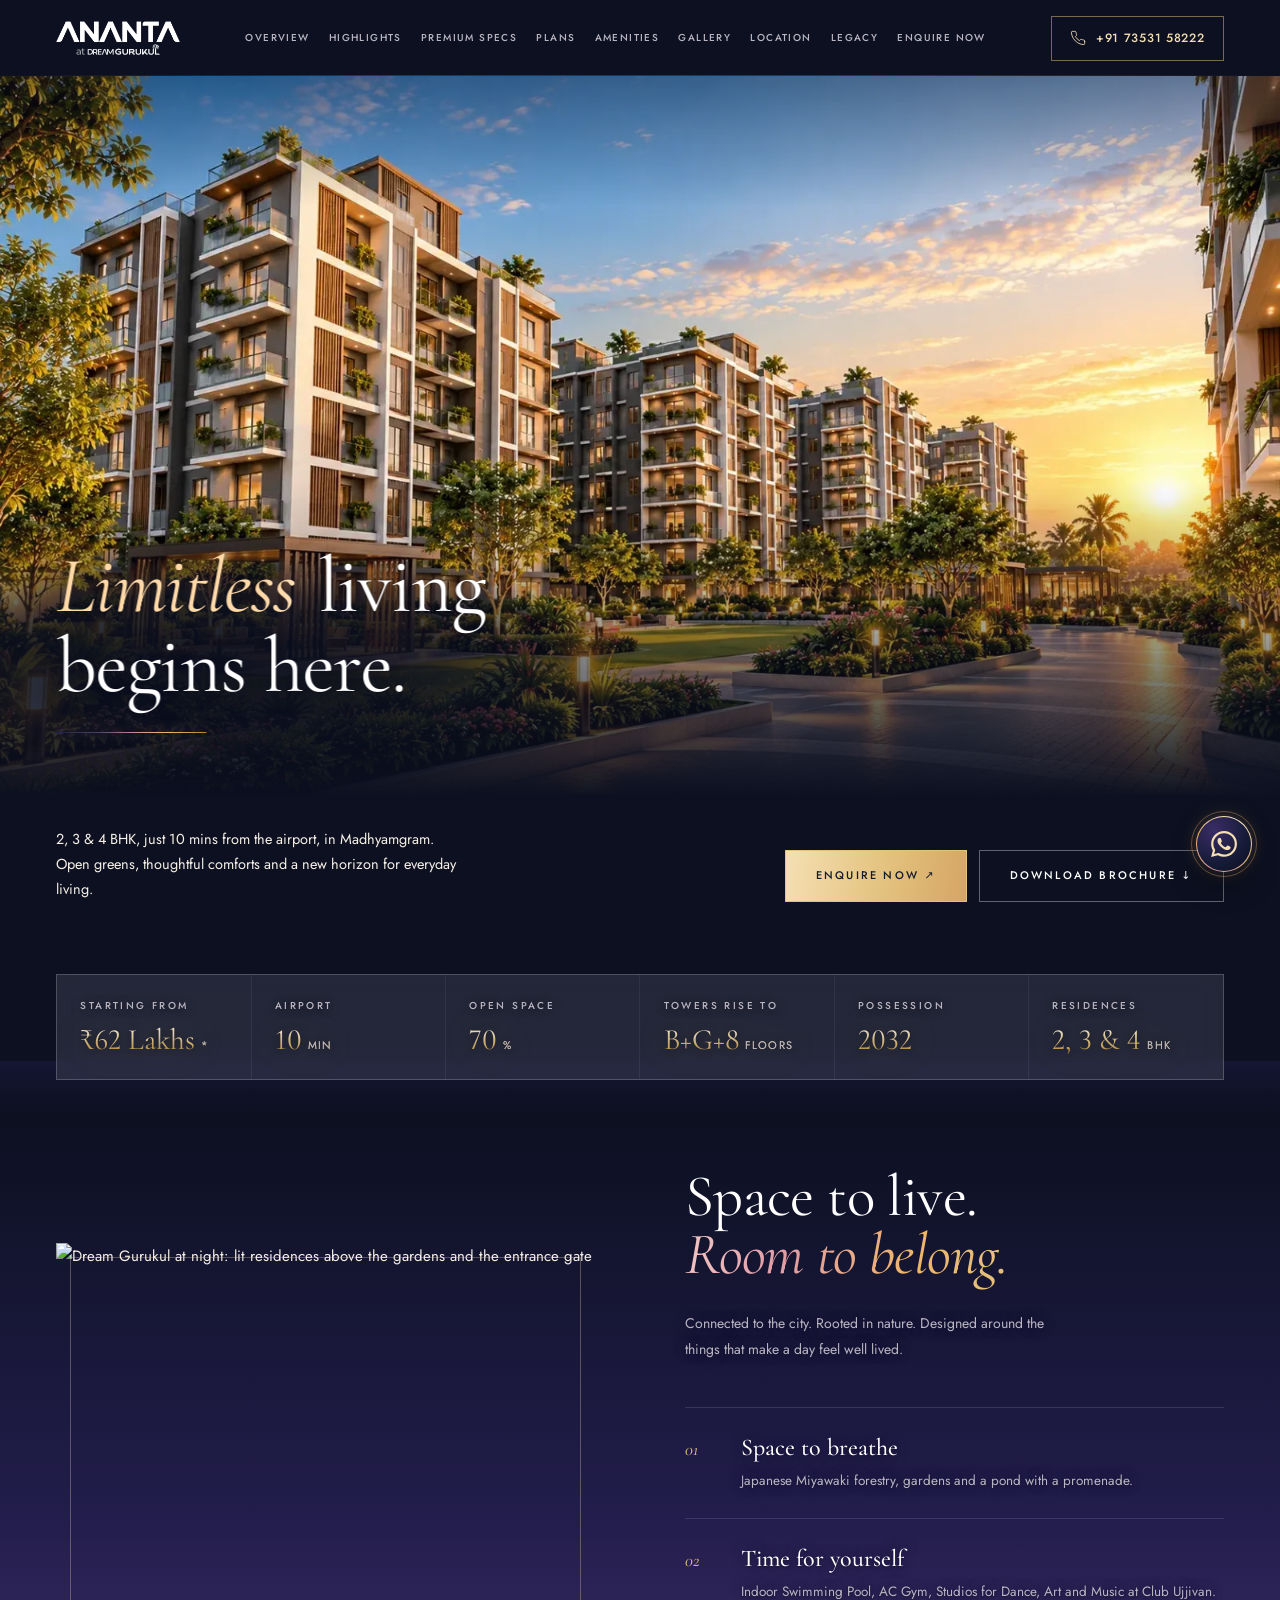
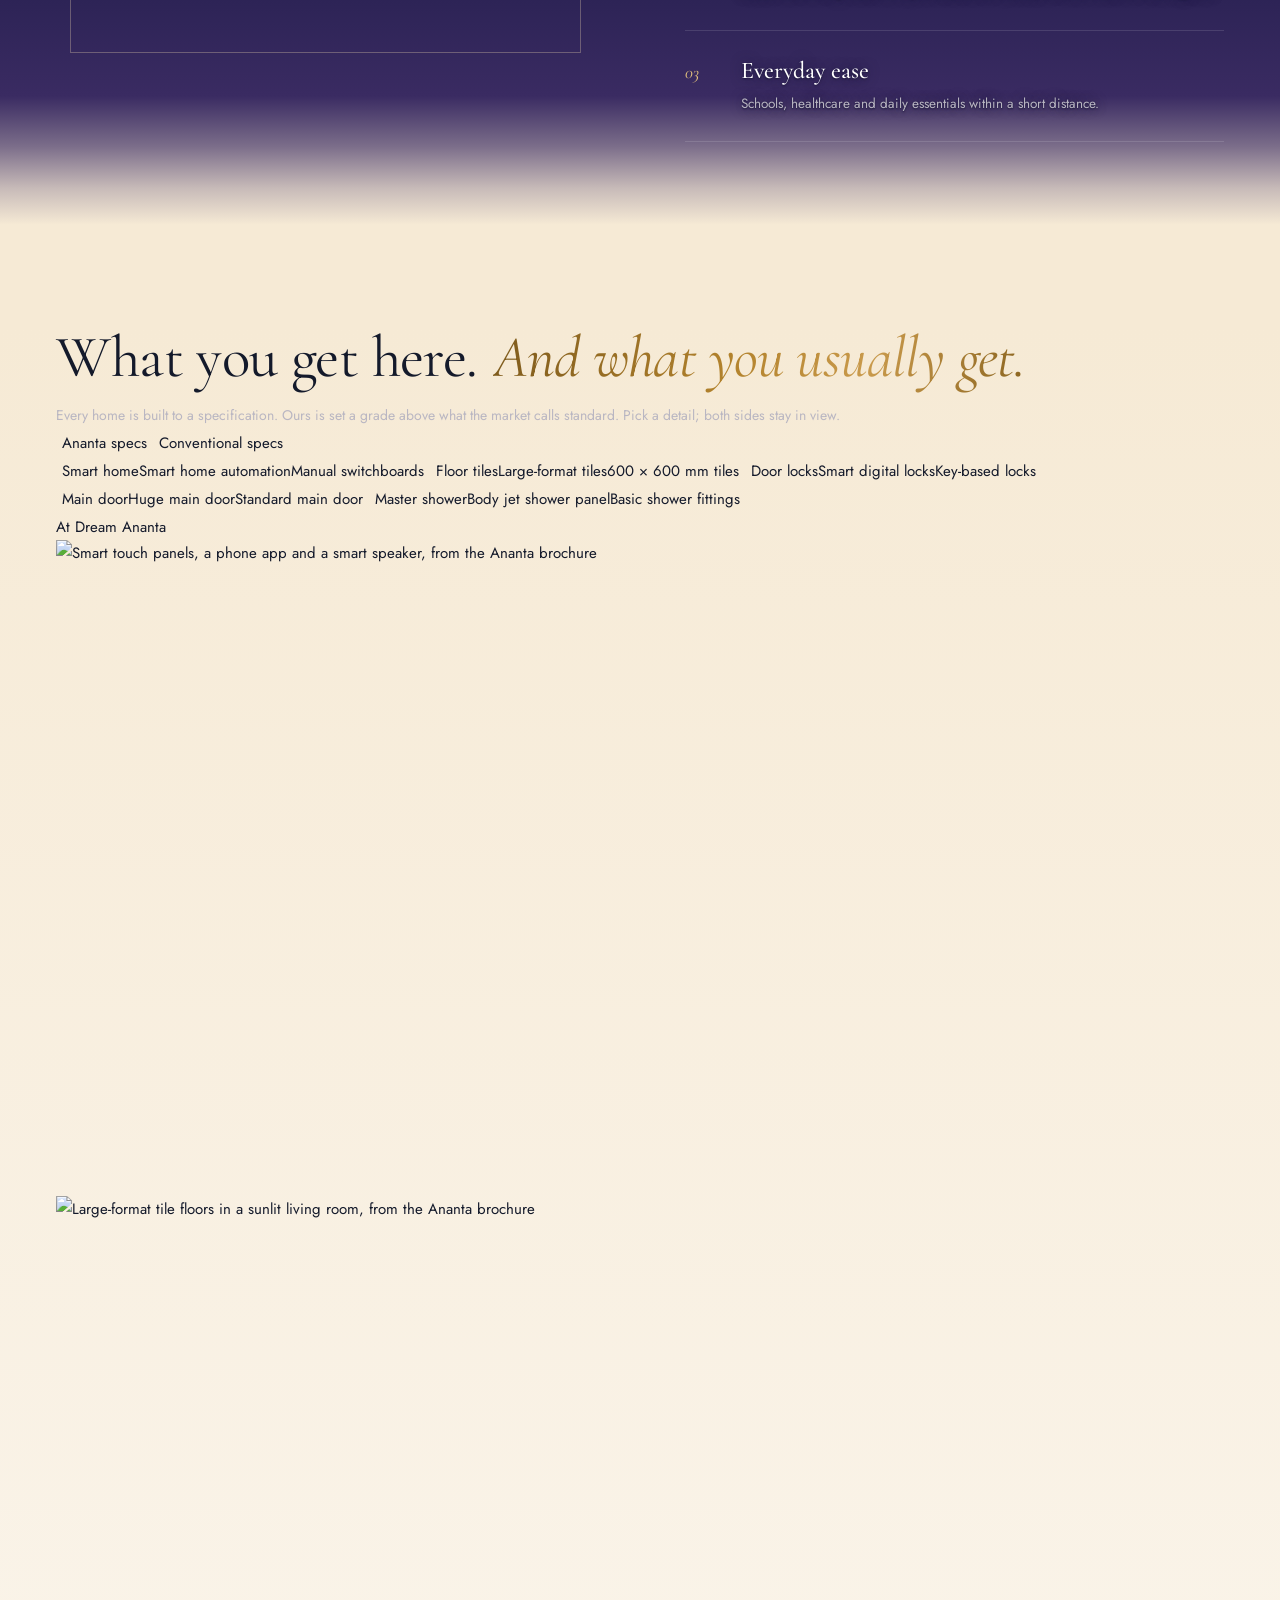
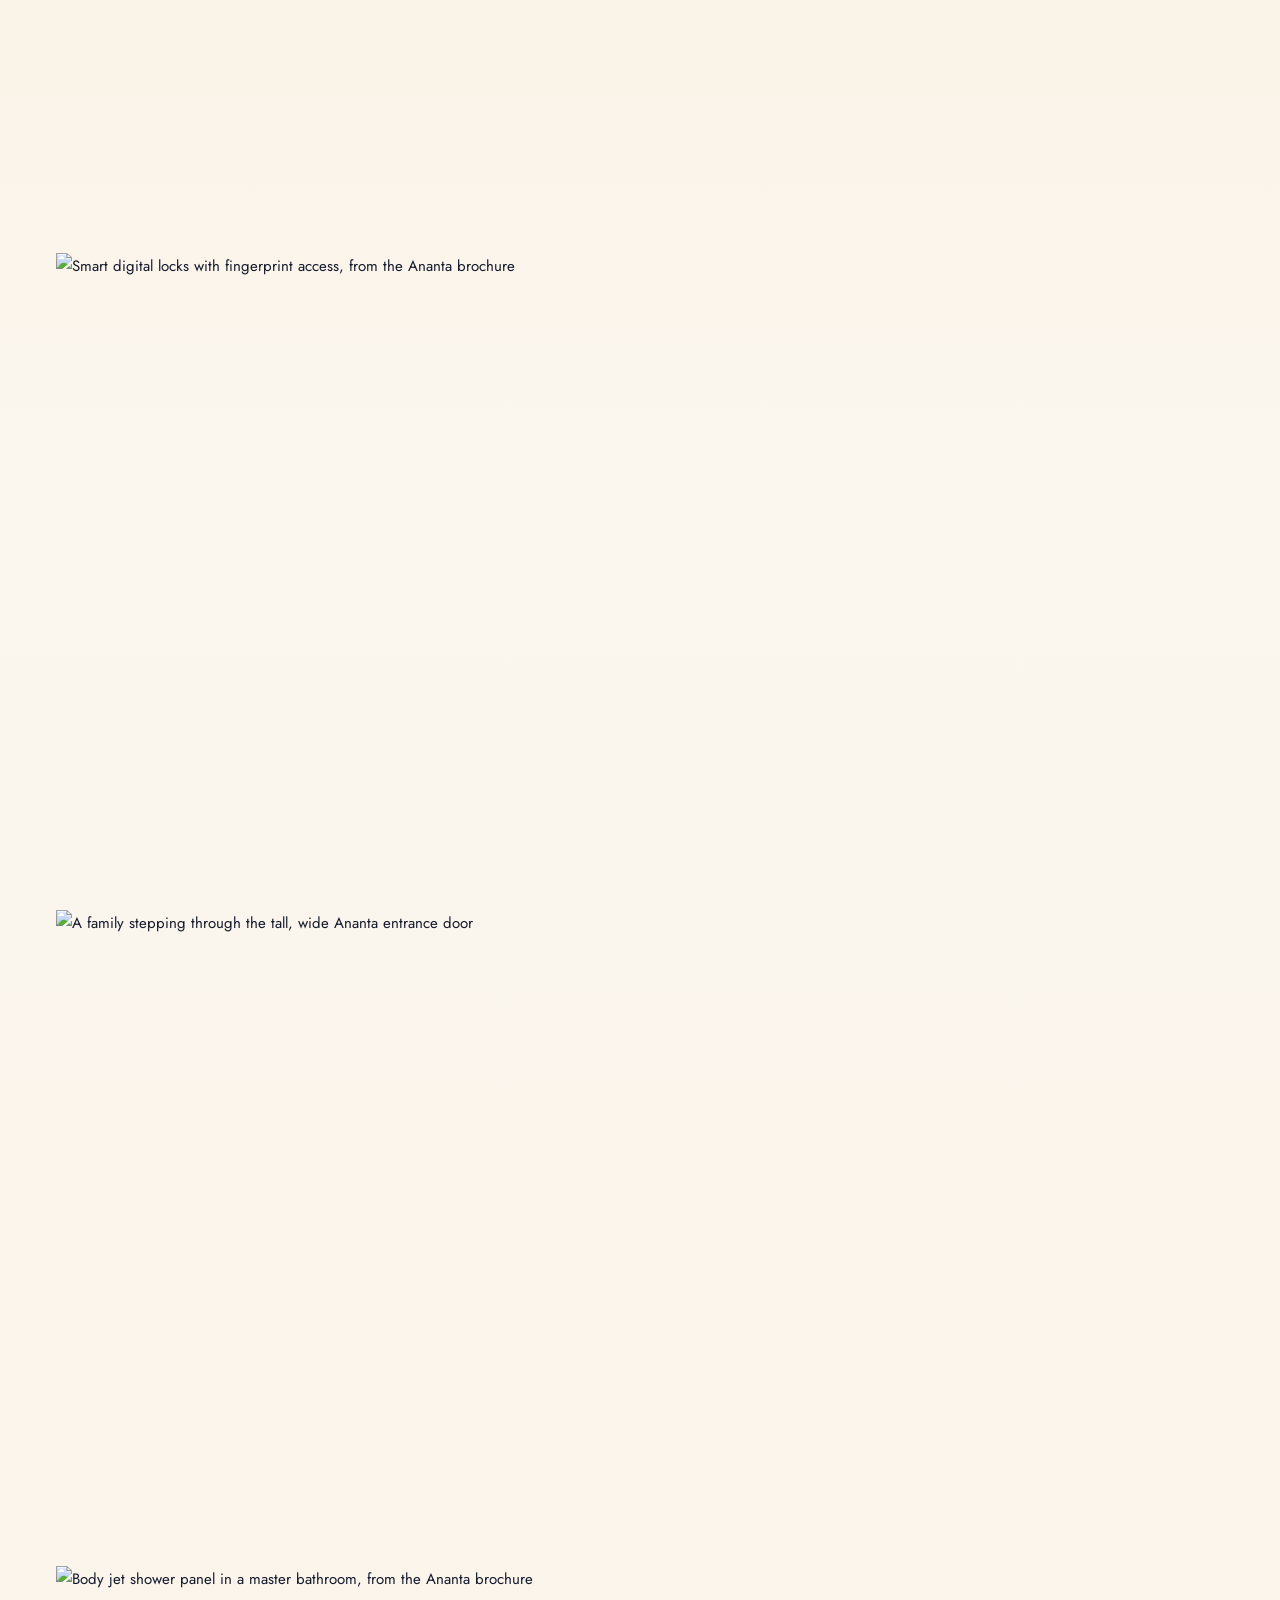
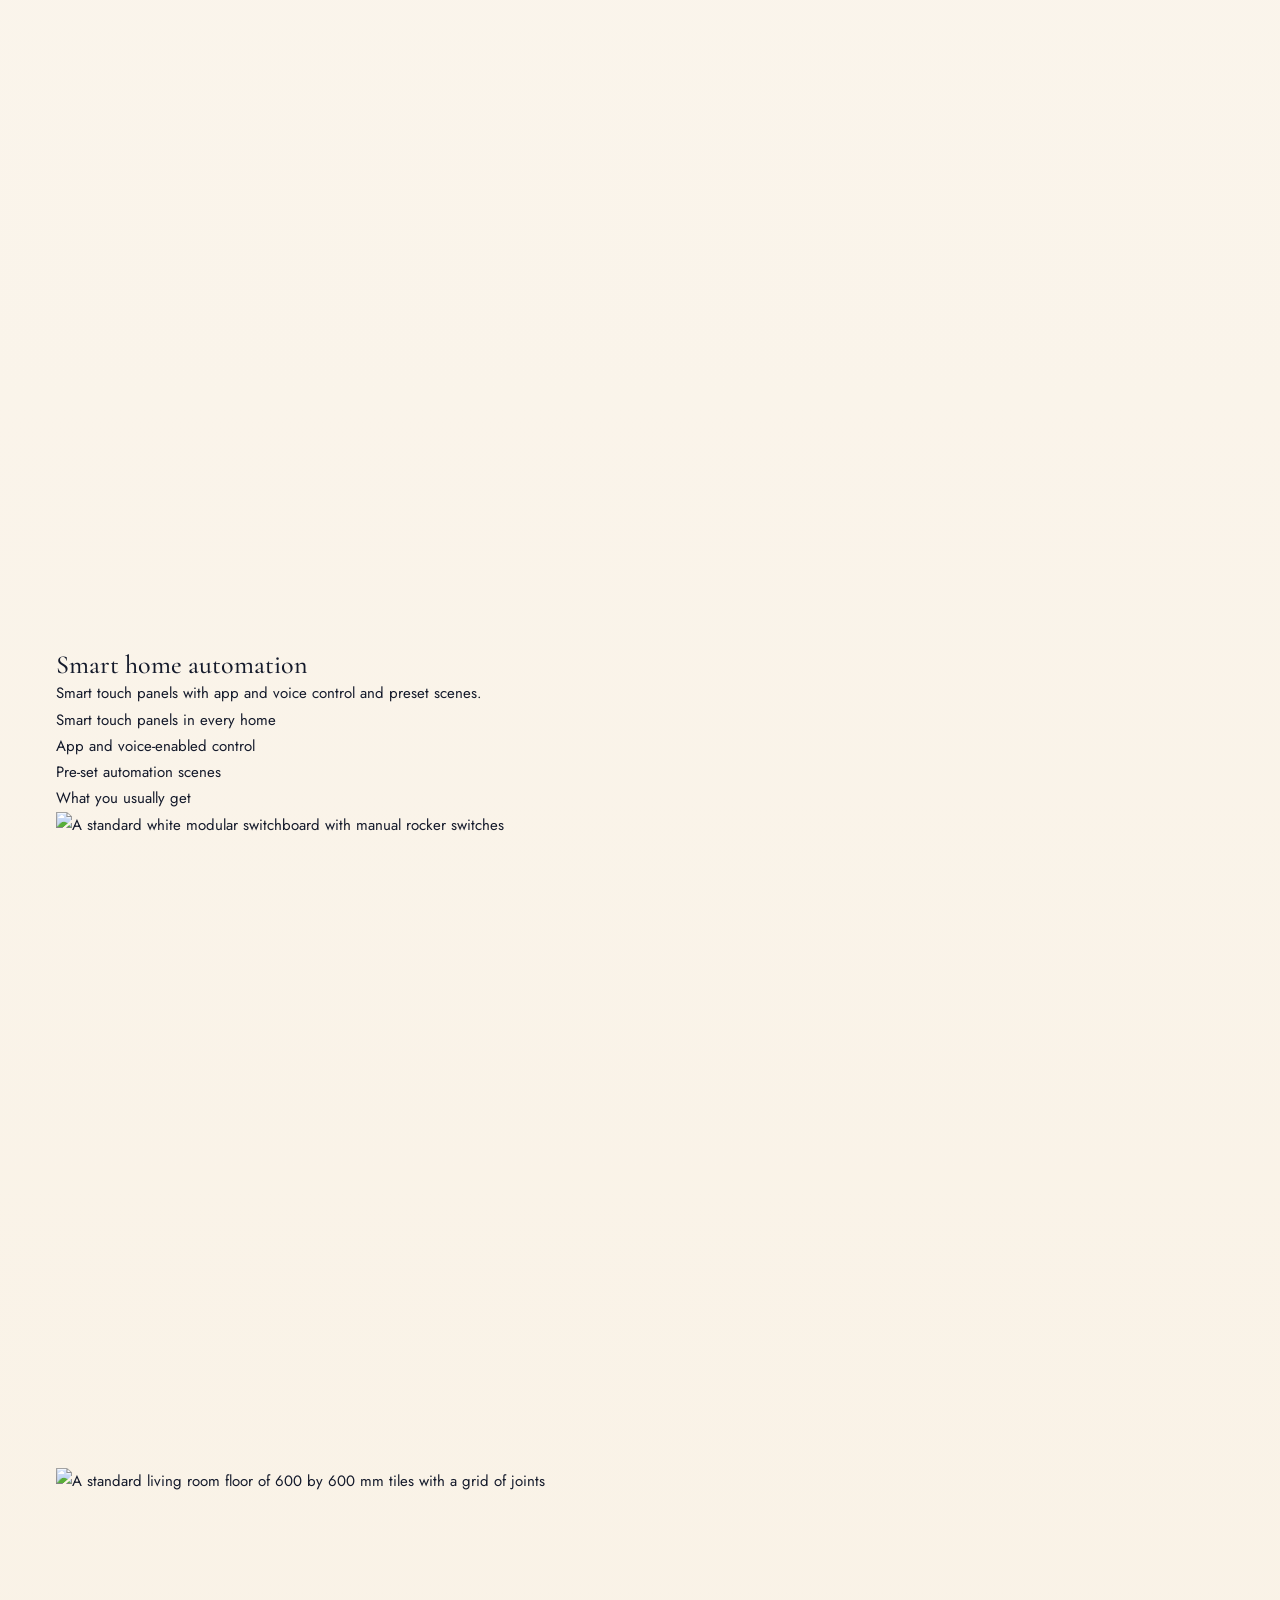
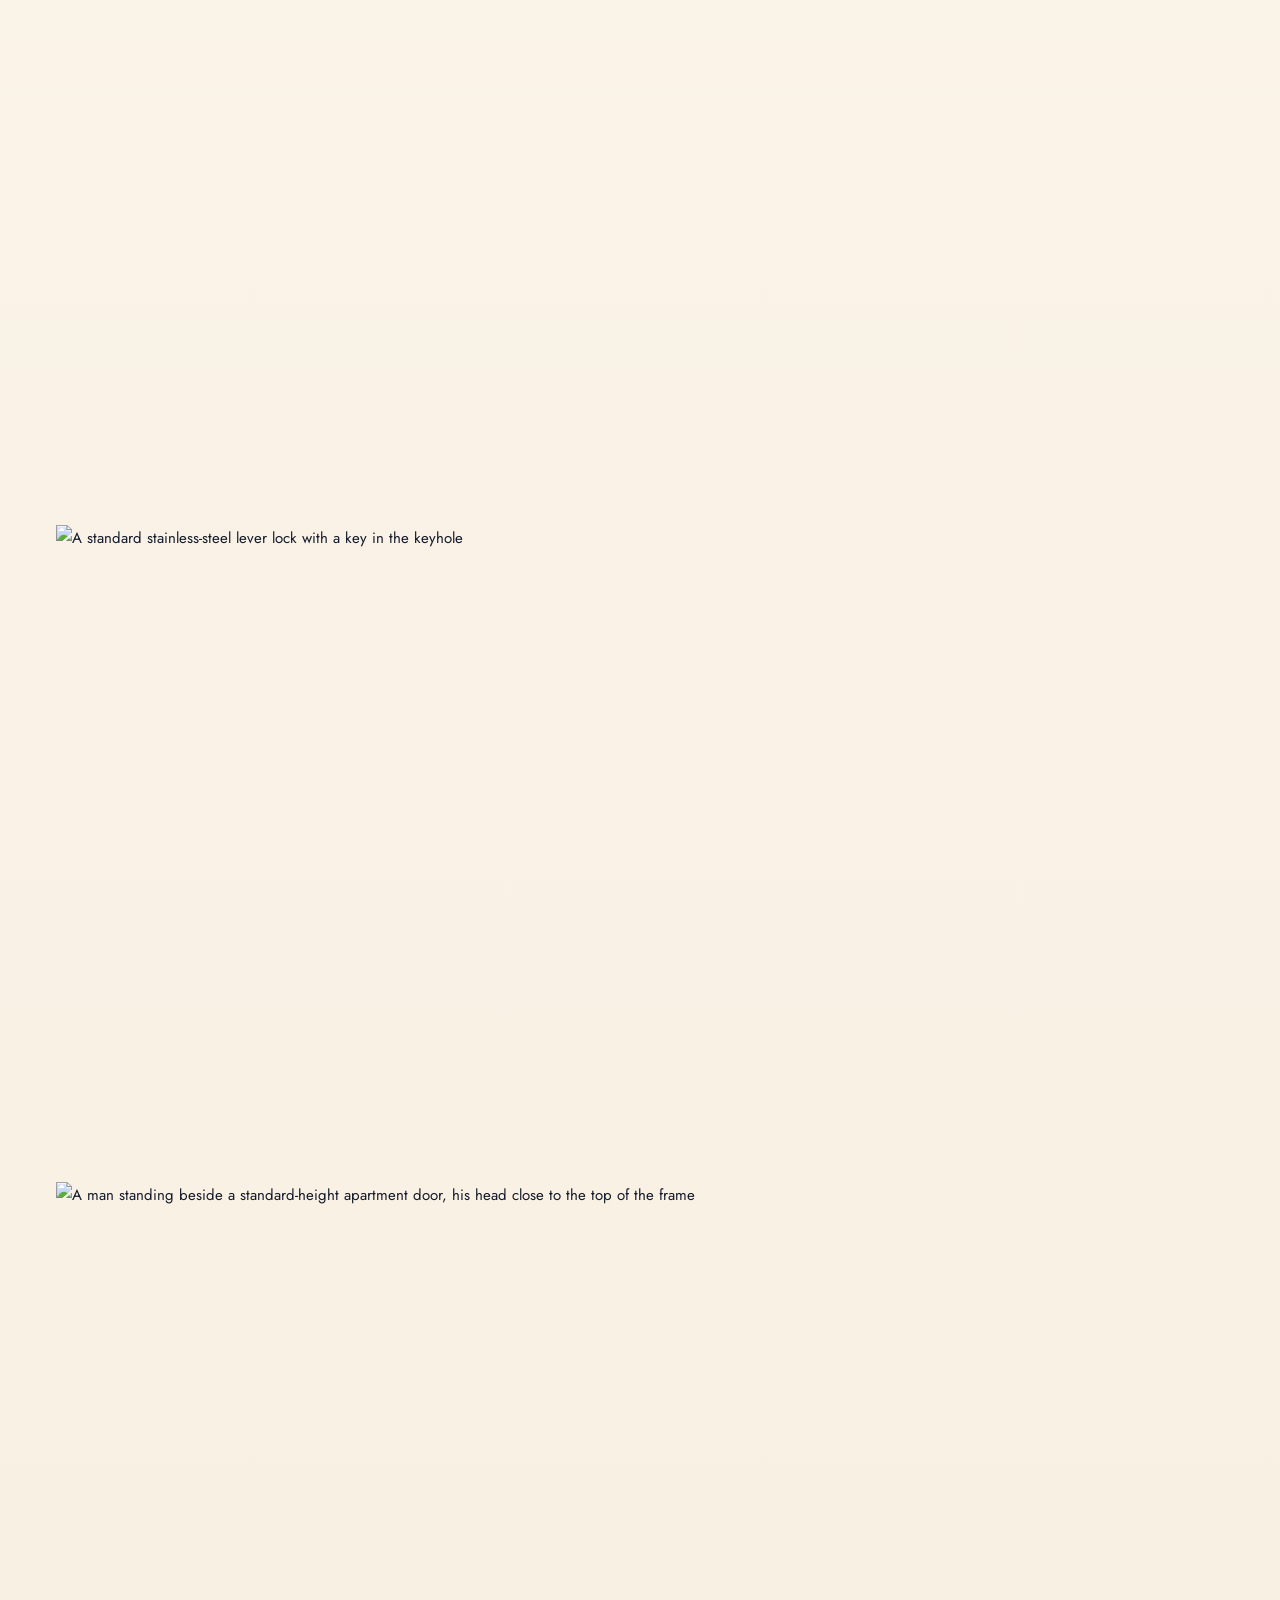
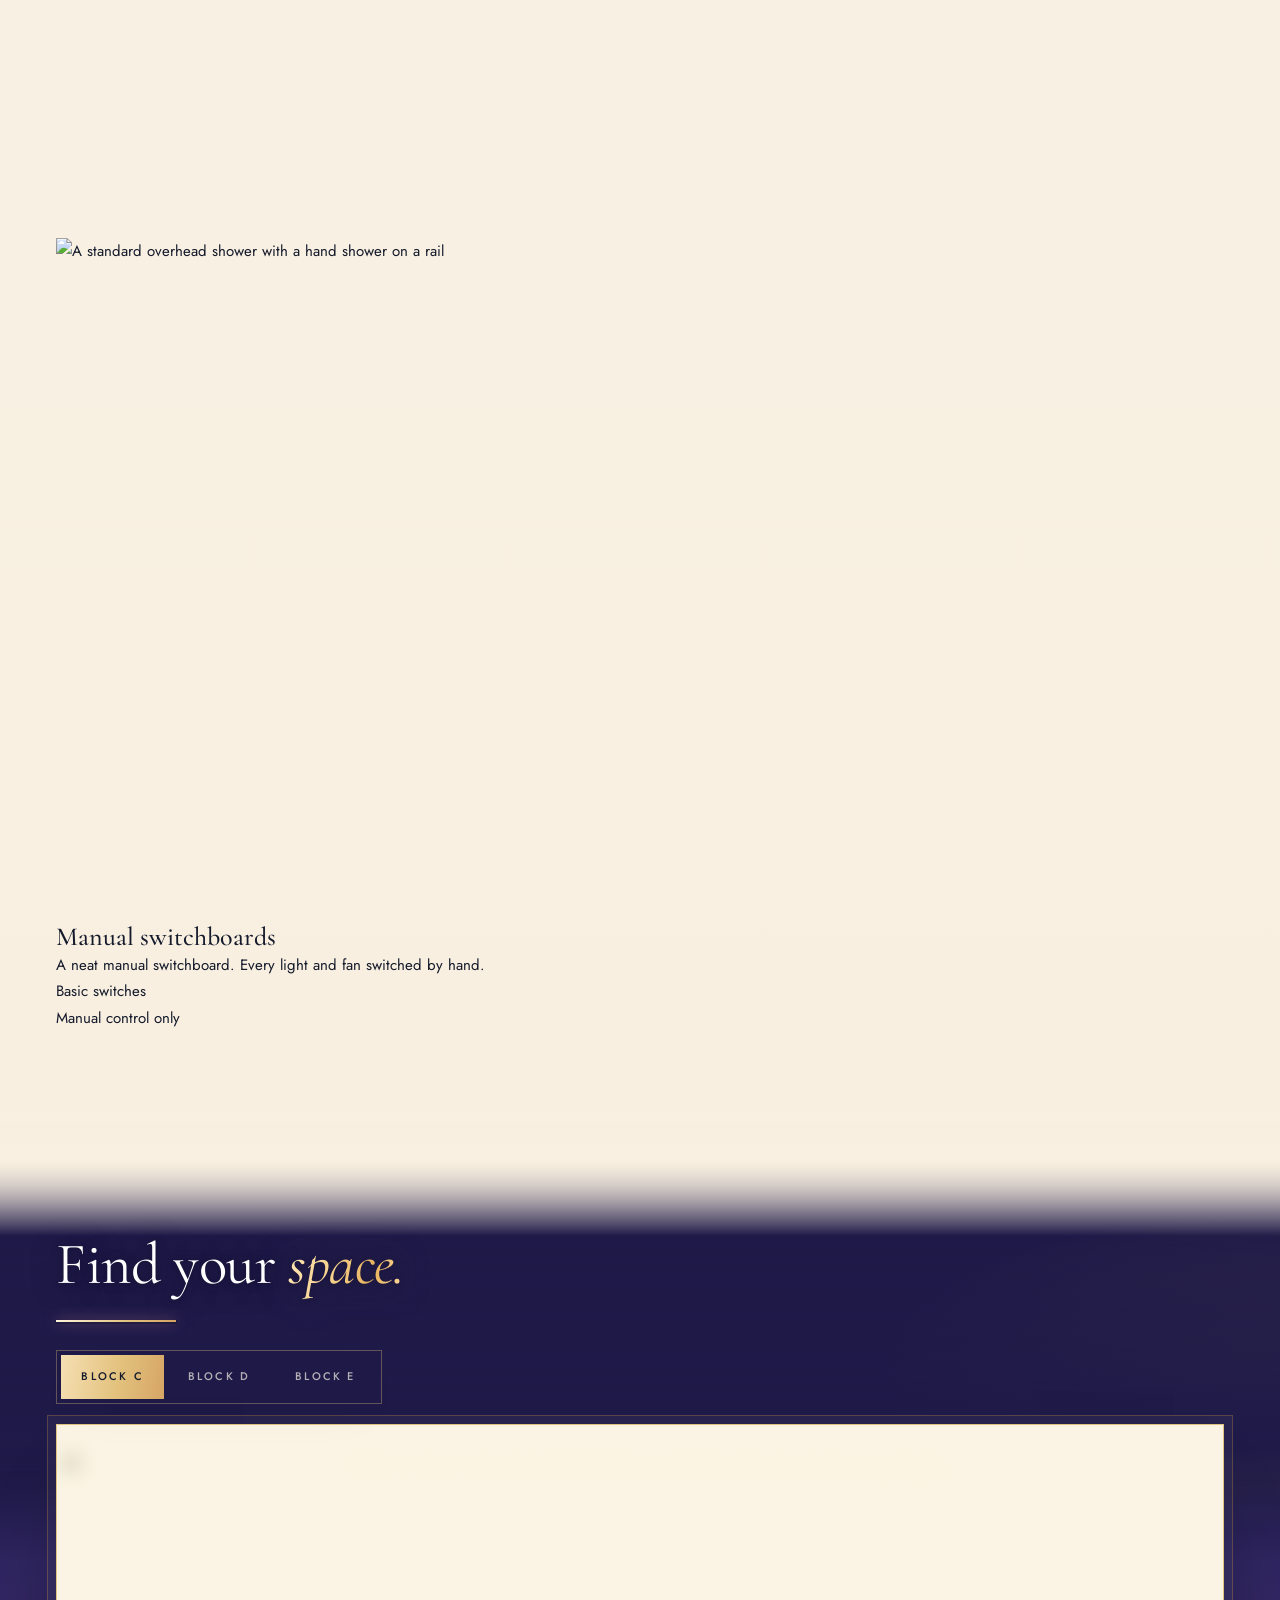
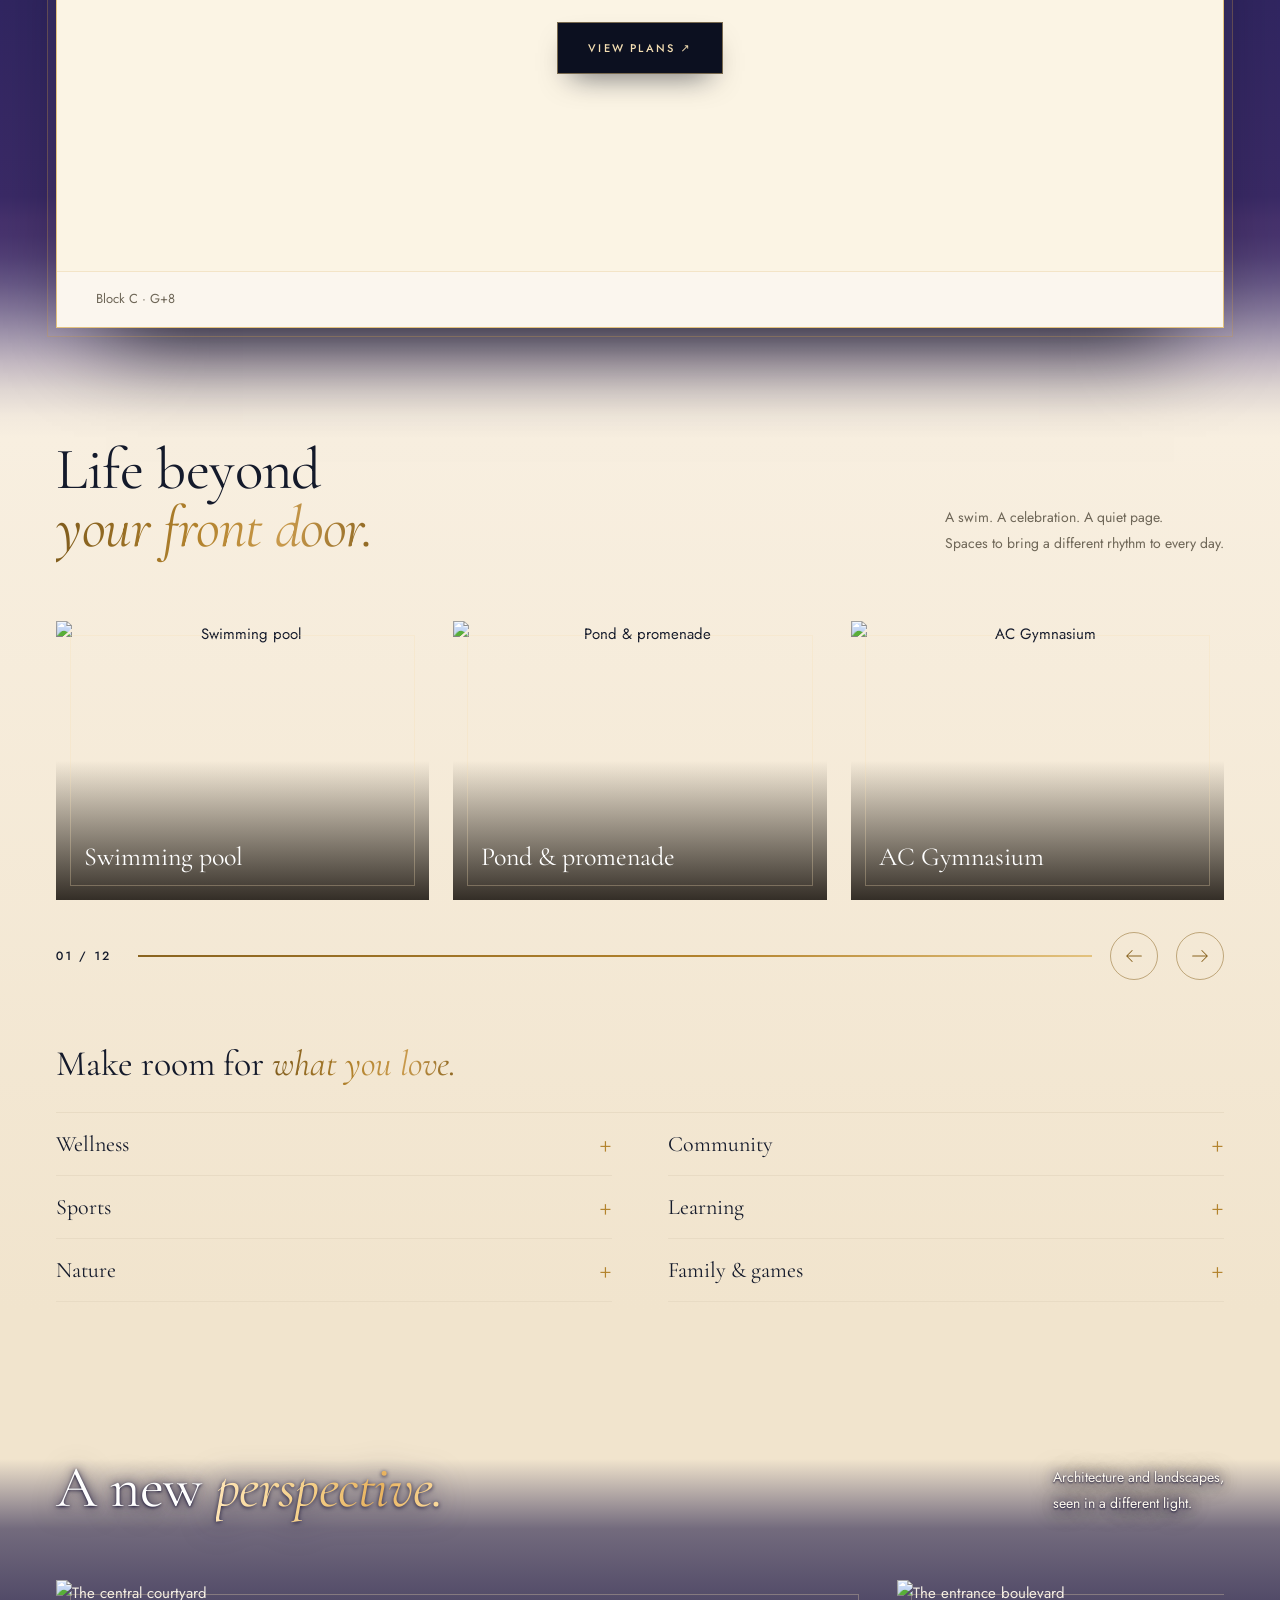
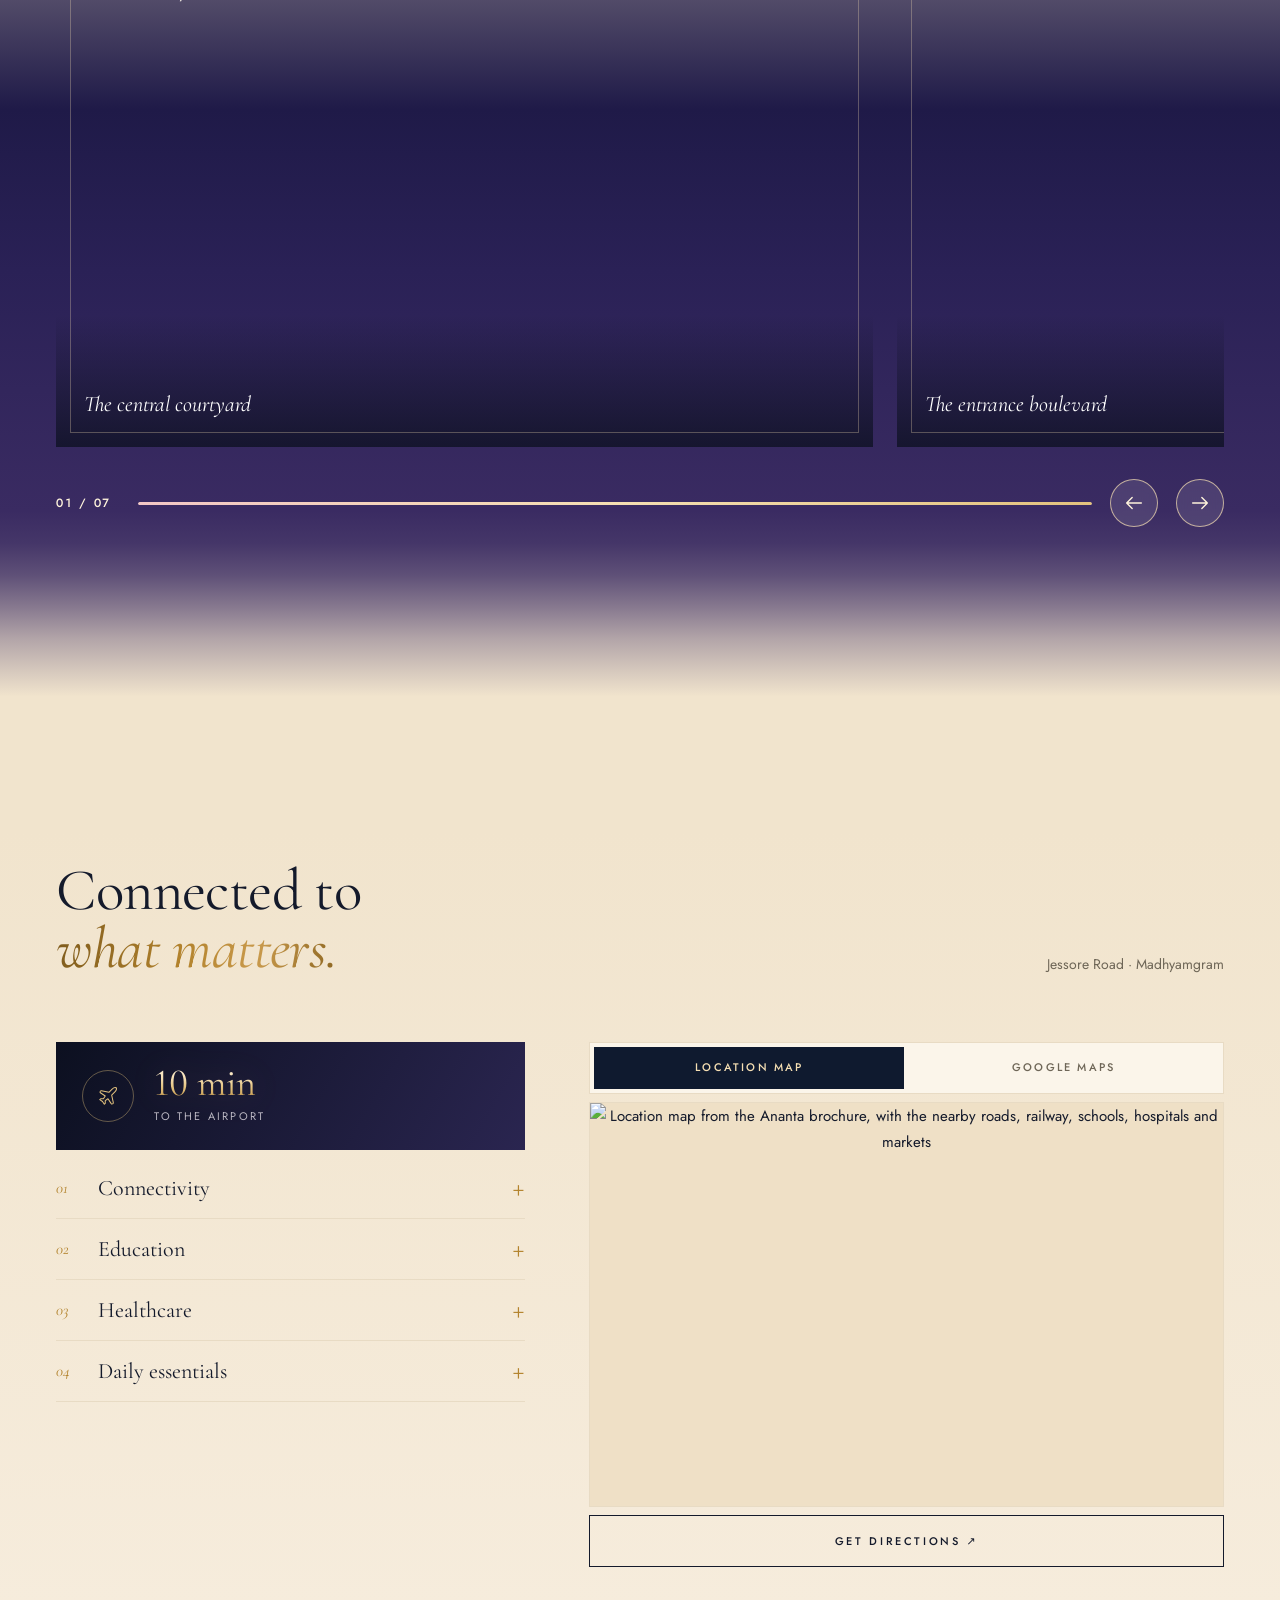
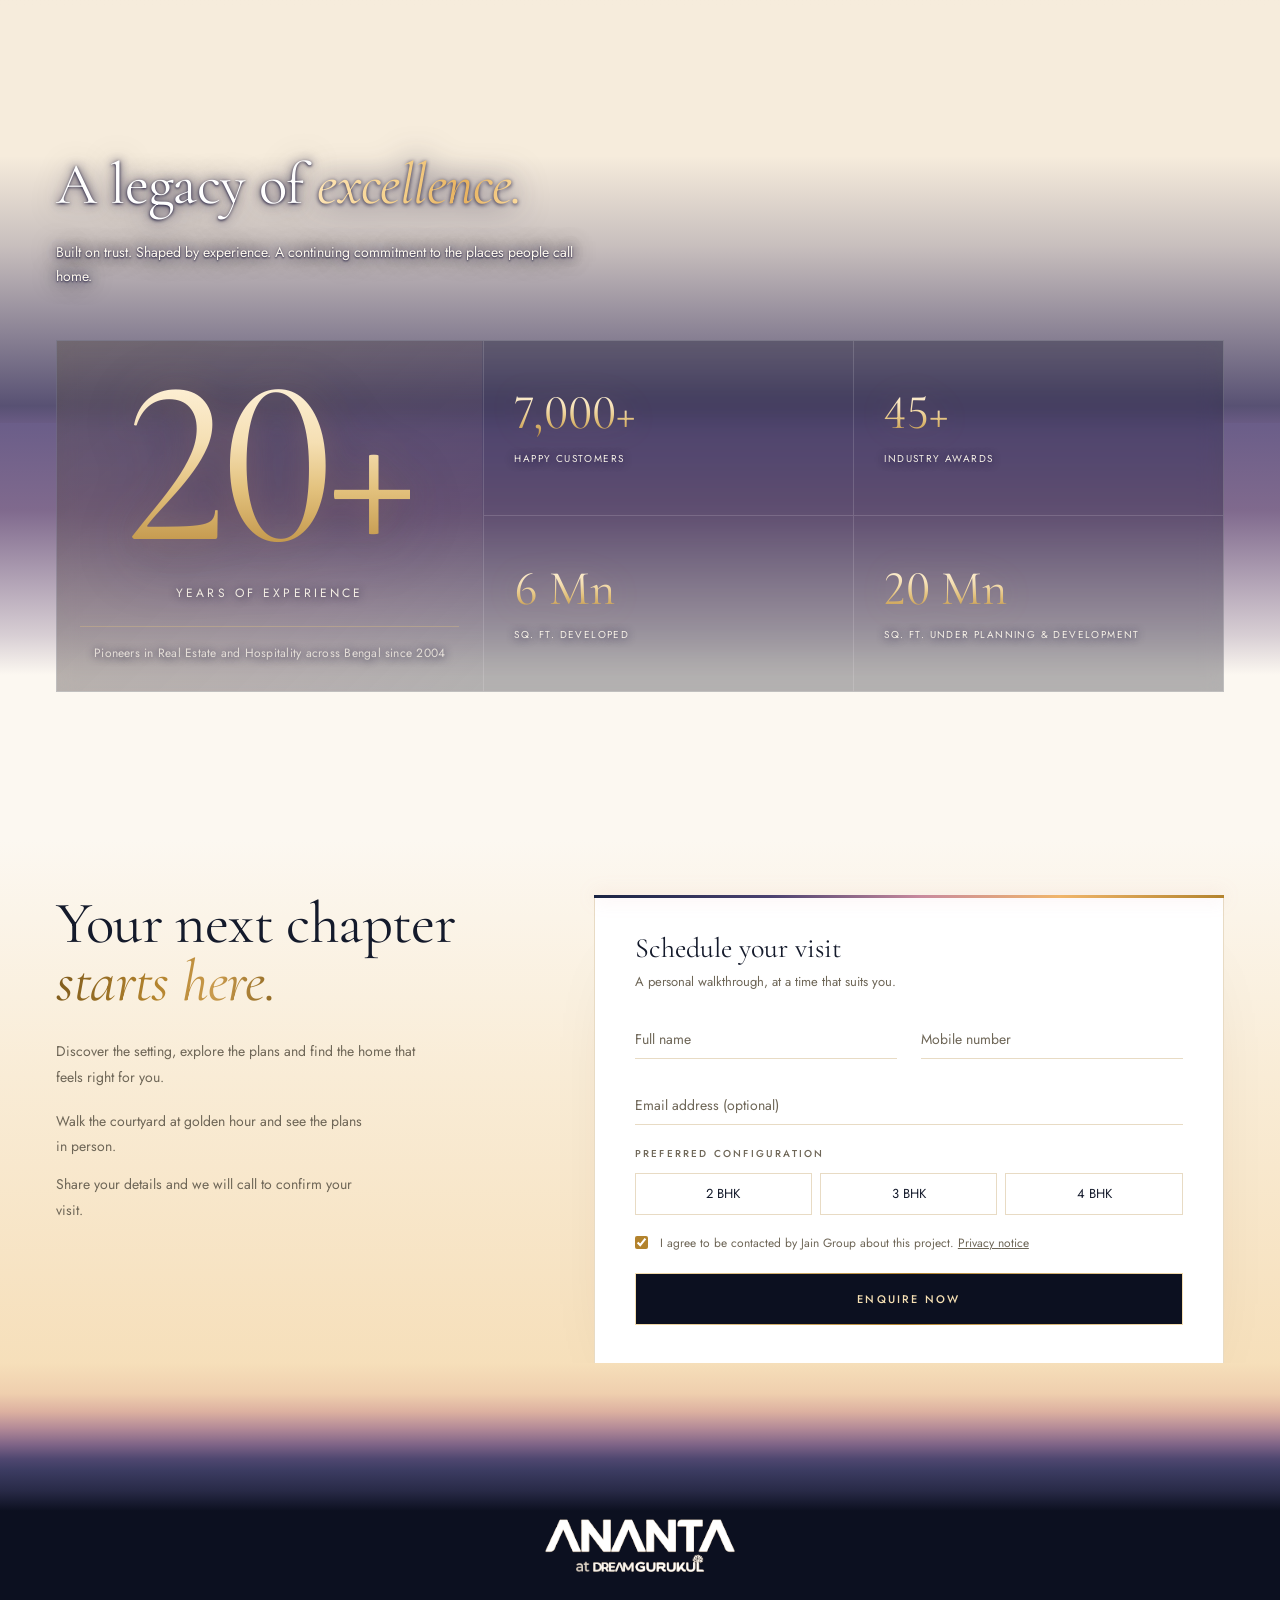
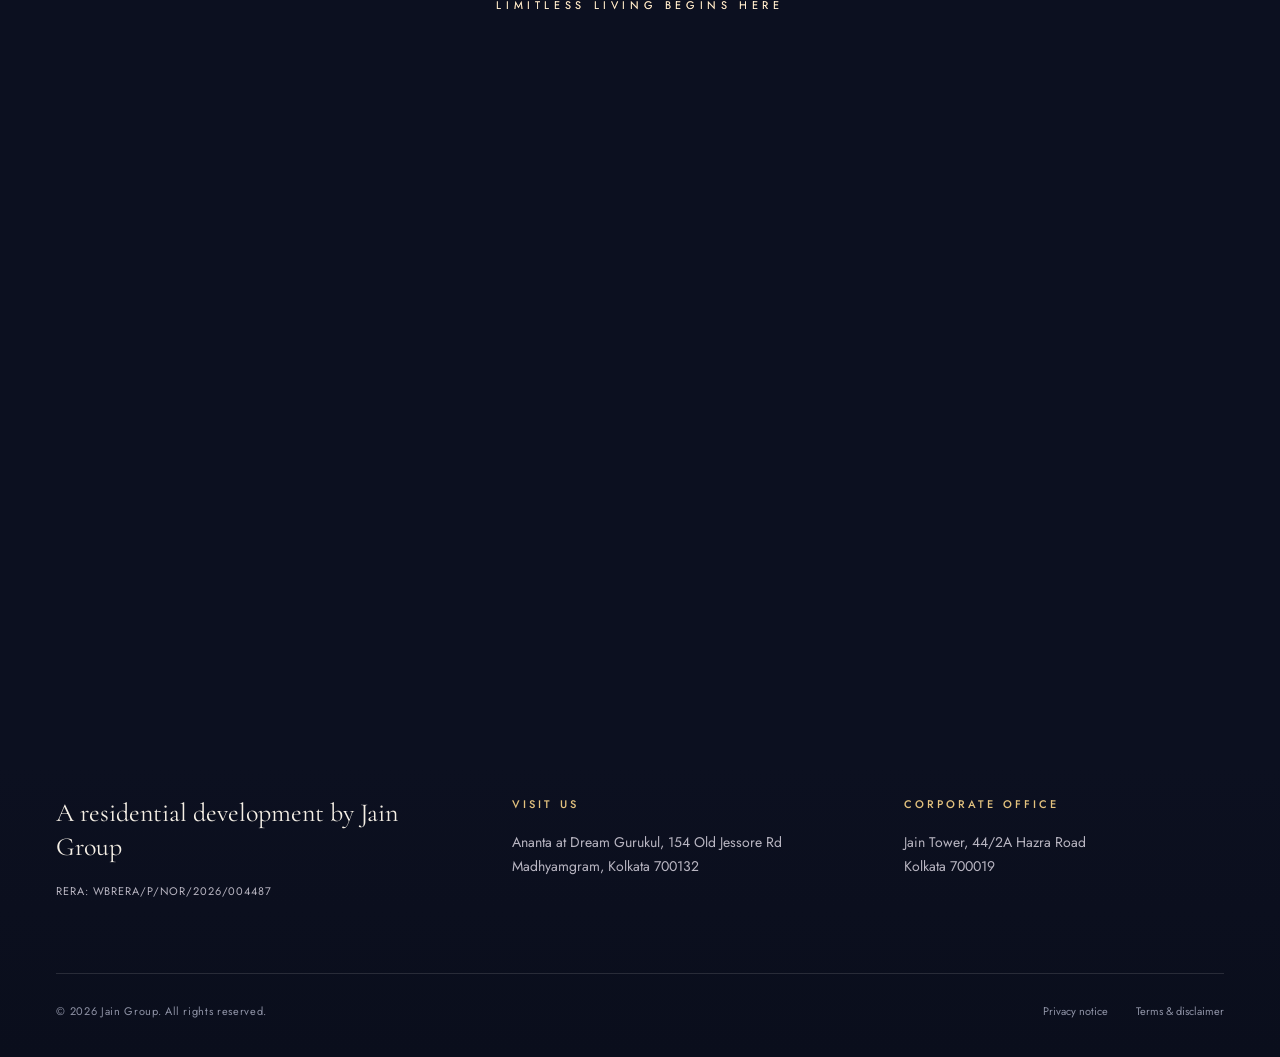
==== index.html @ 2b5d1b8d "Every booking call-to-action now says 'Enquire now': share preview text, form button, schema action," ====
<!doctype html>
<html lang="en">
<head>
<meta charset="utf-8">
<meta name="viewport" content="width=device-width, initial-scale=1, viewport-fit=cover">
<!-- Primary SEO -->
<title>Dream Ananta by Jain Group | 2, 3 & 4 BHK Flats in Madhyamgram, Kolkata</title>
<meta name="description" content="Dream Ananta by Jain Group: 2, 3 & 4 BHK flats at Dream Gurukul, Madhyamgram, 10 min from Kolkata Airport. From ₹62 lakh. RERA WBRERA/P/NOR/2026/004487.">
<link rel="canonical" href="https://dreamananta.com/">
<meta name="robots" content="index, follow, max-image-preview:large">

<!-- Open Graph (Facebook, WhatsApp, LinkedIn) -->
<meta property="og:type" content="website">
<meta property="og:site_name" content="Dream Ananta by Jain Group">
<meta property="og:locale" content="en_IN">
<meta property="og:url" content="https://dreamananta.com/">
<meta property="og:title" content="Dream Ananta by Jain Group – Premium Homes in Madhyamgram">
<meta property="og:description" content="Premium residential project in Madhyamgram, 10 min from Kolkata Airport. 2, 3 & 4 BHK homes from ₹62 Lakhs with open greens and Club Ujjivan. Enquire now.">
<meta property="og:image" content="https://dreamananta.com/og/ananta-og.jpg">
<meta property="og:image:secure_url" content="https://dreamananta.com/og/ananta-og.jpg">
<meta property="og:image:width" content="1200">
<meta property="og:image:height" content="630">
<meta property="og:image:alt" content="Ananta by Jain Group – residences, gardens and pool in golden evening light">

<!-- Twitter / X -->
<meta name="twitter:card" content="summary_large_image">
<meta name="twitter:title" content="Dream Ananta by Jain Group – Premium Homes in Madhyamgram">
<meta name="twitter:description" content="Premium residential project in Madhyamgram, 10 min from Kolkata Airport. 2, 3 & 4 BHK homes from ₹62 Lakhs with open greens and Club Ujjivan. Enquire now.">
<meta name="twitter:image" content="https://dreamananta.com/og/ananta-og.jpg">
<meta name="theme-color" content="#0c1020">
<link rel="icon" type="image/svg+xml" href="assets/icons/favicon.svg">
<link rel="icon" type="image/png" sizes="32x32" href="assets/icons/favicon-32.png">
<link rel="icon" type="image/png" sizes="16x16" href="assets/icons/favicon-16.png">
<link rel="icon" type="image/png" sizes="48x48" href="assets/icons/favicon-48.png">
<link rel="apple-touch-icon" sizes="180x180" href="assets/icons/apple-touch-icon.png">
<link rel="manifest" href="site.webmanifest">
<link rel="preconnect" href="https://fonts.googleapis.com">
<link rel="preconnect" href="https://fonts.gstatic.com" crossorigin>
<link href="https://fonts.googleapis.com/css2?family=Cormorant+Garamond:ital,wght@0,400;0,500;1,400&amp;family=Jost:wght@400;500&amp;display=swap" rel="stylesheet">




<!-- <script>(function(w,d,s,l,i){w[l]=w[l]||[];w[l].push({'gtm.start':new Date().getTime(),event:'gtm.js'});var f=d.getElementsByTagName(s)[0],j=d.createElement(s),dl=l!='dataLayer'?'&l='+l:'';j.async=true;j.src='https://www.googletagmanager.com/gtm.js?id='+i+dl;f.parentNode.insertBefore(j,f);})(window,document,'script','dataLayer','GTM-K7TTFSDN');</script> -->

<script async src="https://www.googletagmanager.com/gtm.js?id=GTM-5C8SVJ3Q"></script>
<script>
  window.dataLayer = window.dataLayer || [];
  function gtag(){dataLayer.push(arguments);}
  gtag('js', new Date());
</script>


<script>document.documentElement.classList.add('js');(function(){var d=document.documentElement;try{if(localStorage.getItem('ananta_access')==='confirmed'||document.cookie.split('; ').indexOf('ananta_access=confirmed')>-1)return;}catch(e){}d.classList.add('is-locked');})();</script>
<link rel="stylesheet" href="assets/css/ananta.css">
<!-- Luxe layer: remove the next line to switch the bold premium finishes off -->
<link rel="stylesheet" href="assets/css/ananta-luxe.css">
<!-- Flow layer: remove the next line to go back to plain section colours -->
<link rel="stylesheet" href="assets/css/ananta-flow.css">
<link rel="stylesheet" href="assets/css/ananta-desktop.css">
<link rel="stylesheet" href="assets/css/compare.css">
<link rel="preload" as="image" href="assets/images/web/hero-1600.webp" media="(min-width:701px)" fetchpriority="high">
<link rel="preload" as="image" href="assets/images/web/hero-mobile-warm.webp" media="(max-width:700px)" fetchpriority="high">
</head>
<body class="at-hero hero-top">
<script type="application/ld+json">
{
  "@context": "https://schema.org",
  "@graph": [
    {
      "@type": "Organization",
      "@id": "https://dreamananta.com/#jaingroup",
      "name": "Jain Group",
      "url": "https://www.thejaingroup.com/",
      "logo": "https://dreamananta.com/images/jain-group-logo.png",
      "foundingDate": "2004",
      "description": "Kolkata-based real estate and hospitality group with 20+ years of experience, 7,000+ happy customers and 45+ industry awards.",
      "address": {
        "@type": "PostalAddress",
        "streetAddress": "Jain Tower, 44/2A Hazra Road",
        "addressLocality": "Kolkata",
        "addressRegion": "West Bengal",
        "postalCode": "700019",
        "addressCountry": "IN"
      },
      "contactPoint": {
        "@type": "ContactPoint",
        "telephone": "+917353158222",
        "contactType": "sales",
        "areaServed": "IN",
        "availableLanguage": [
          "en",
          "hi",
          "bn"
        ]
      },
      "sameAs": [
        "https://www.facebook.com/thejaingroup",
        "https://www.instagram.com/thejaingroup",
        "https://www.linkedin.com/company/the-jain-group"
      ]
    },
    {
      "@type": "WebSite",
      "@id": "https://dreamananta.com/#website",
      "url": "https://dreamananta.com/",
      "name": "Dream Ananta",
      "alternateName": "Ananta by Jain Group",
      "publisher": {
        "@id": "https://dreamananta.com/#jaingroup"
      },
      "inLanguage": "en-IN"
    },
    {
      "@type": "WebPage",
      "@id": "https://dreamananta.com/#webpage",
      "url": "https://dreamananta.com/",
      "name": "Ananta by Jain Group | 2, 3 & 4 BHK Flats in Madhyamgram",
      "description": "Ananta by Jain Group – premium residential project in Madhyamgram, 10 min from Kolkata Airport. 2, 3 & 4 BHK homes from ₹62 Lakhs with Club Ujjivan & greens.",
      "isPartOf": {
        "@id": "https://dreamananta.com/#website"
      },
      "about": {
        "@id": "https://dreamananta.com/#project"
      },
      "primaryImageOfPage": {
        "@type": "ImageObject",
        "url": "https://dreamananta.com/og/ananta-og.jpg",
        "width": 1200,
        "height": 630
      },
      "inLanguage": "en-IN"
    },
    {
      "@type": "ApartmentComplex",
      "@id": "https://dreamananta.com/#project",
      "name": "Dream Ananta",
      "alternateName": [
        "Ananta by Jain Group",
        "Ananta at Dream Gurukul"
      ],
      "url": "https://dreamananta.com/",
      "image": [
        "https://dreamananta.com/og/ananta-og.jpg"
      ],
      "description": "Dream Ananta is a premium residential project by Jain Group at Dream Gurukul, 154 Old Jessore Road, Madhyamgram, Kolkata, 10 minutes from Kolkata Airport. 232 residences (2, 3 & 4 BHK) in G+8 towers on 5.13 acres with 70% open space, a natural pond, Japanese Miyawaki forestry and Club Ujjivan. Prices start from ₹62 lakh. WBRERA/P/NOR/2026/004487. Possession 2032.",
      "mainEntityOfPage": "https://dreamananta.com/",
      "containedInPlace": {
        "@type": "Place",
        "name": "Dream Gurukul, Madhyamgram",
        "address": {
          "@type": "PostalAddress",
          "streetAddress": "154 Old Jessore Road",
          "addressLocality": "Madhyamgram",
          "addressRegion": "West Bengal",
          "postalCode": "700132",
          "addressCountry": "IN"
        }
      },
      "developer": { "@id": "https://dreamananta.com/#jaingroup" },
      "brand": { "@id": "https://dreamananta.com/#jaingroup" },
      "slogan": "Limitless living begins here.",
      "address": {
        "@type": "PostalAddress",
        "streetAddress": "Ananta at Dream Gurukul, 154 Old Jessore Road",
        "addressLocality": "Madhyamgram",
        "addressRegion": "West Bengal",
        "postalCode": "700132",
        "addressCountry": "IN"
      },
      "hasMap": "https://share.google/cAFAeGmspn3KVpZsD",
      "telephone": "+917353158222",
      "numberOfAccommodationUnits": 232,
      "accommodationFloorPlan": {
        "@type": "FloorPlan",
        "name": "2, 3 & 4 BHK residences",
        "numberOfBedrooms": "2-4"
      },
      "petsAllowed": true,
      "tourBookingPage": "https://dreamananta.com/#enquiry",
      "identifier": {
        "@type": "PropertyValue",
        "propertyID": "RERA",
        "value": "WBRERA/P/NOR/2026/004487"
      },
      "additionalProperty": [
        {
          "@type": "PropertyValue",
          "name": "Configuration",
          "value": "2, 3 & 4 BHK"
        },
        {
          "@type": "PropertyValue",
          "name": "Tower height",
          "value": "G+8"
        },
        {
          "@type": "PropertyValue",
          "name": "Possession",
          "value": "2032"
        },
        { "@type": "PropertyValue", "name": "Land area", "value": "5.13 acres (approx. 20,760 sq m)" },
        { "@type": "PropertyValue", "name": "Total units", "value": "232" },
        { "@type": "PropertyValue", "name": "Towers", "value": "Blocks C, D and E, each G+8" },
        { "@type": "PropertyValue", "name": "Open space", "value": "70%" },
        { "@type": "PropertyValue", "name": "Starting price", "value": "₹62 lakh" },
        { "@type": "PropertyValue", "name": "RERA registration", "value": "WBRERA/P/NOR/2026/004487" },
        { "@type": "PropertyValue", "name": "Developer", "value": "Jain Group (est. 2004), Kolkata" },
        { "@type": "PropertyValue", "name": "Project status", "value": "Under construction" },
        {
          "@type": "PropertyValue",
          "name": "Distance to Kolkata Airport",
          "value": "10 min"
        },
        {
          "@type": "PropertyValue",
          "name": "Madhyamgram Railway Station",
          "value": "9 min"
        },
        {
          "@type": "PropertyValue",
          "name": "New Barrackpore Metro (upcoming)",
          "value": "3 min"
        },
        { "@type": "PropertyValue", "name": "Madhyamgram Metro (upcoming)", "value": "9 min" },
        { "@type": "PropertyValue", "name": "Julien Day School", "value": "2 min" },
        { "@type": "PropertyValue", "name": "Sudhir Memorial Institute", "value": "3 min" },
        { "@type": "PropertyValue", "name": "BT College", "value": "4 min" },
        { "@type": "PropertyValue", "name": "Heartland Hospital", "value": "2 min" },
        { "@type": "PropertyValue", "name": "Icon Healthcare", "value": "3 min" },
        { "@type": "PropertyValue", "name": "Narayana Multispeciality Hospital", "value": "8 min" },
        { "@type": "PropertyValue", "name": "Doltala Bazar", "value": "2 min" },
        { "@type": "PropertyValue", "name": "More Super Market", "value": "5 min" },
        { "@type": "PropertyValue", "name": "Star Mall", "value": "9 min" }
      ],
      "amenityFeature": [
        {
          "@type": "LocationFeatureSpecification",
          "name": "Club Ujjivan",
          "value": true
        },
        {
          "@type": "LocationFeatureSpecification",
          "name": "Indoor Swimming Pool",
          "value": true
        },
        {
          "@type": "LocationFeatureSpecification",
          "name": "AC Gymnasium",
          "value": true
        },
        {
          "@type": "LocationFeatureSpecification",
          "name": "Spa",
          "value": true
        },
        {
          "@type": "LocationFeatureSpecification",
          "name": "Yoga and Meditation Area",
          "value": true
        },
        {
          "@type": "LocationFeatureSpecification",
          "name": "Jogging Track",
          "value": true
        },
        { "@type": "LocationFeatureSpecification", "name": "Multipurpose Playground", "value": true },{
          "@type": "LocationFeatureSpecification",
          "name": "Badminton Court",
          "value": true
        },
        {
          "@type": "LocationFeatureSpecification",
          "name": "Squash Court",
          "value": true
        },
        {
          "@type": "LocationFeatureSpecification",
          "name": "Natural Pond with Promenade",
          "value": true
        },
        {
          "@type": "LocationFeatureSpecification",
          "name": "Japanese Miyawaki Forestry",
          "value": true
        },
        {
          "@type": "LocationFeatureSpecification",
          "name": "Banquet Hall & Ballroom",
          "value": true
        },
        {
          "@type": "LocationFeatureSpecification",
          "name": "Library",
          "value": true
        },
        {
          "@type": "LocationFeatureSpecification",
          "name": "Music Room",
          "value": true
        },
        {
          "@type": "LocationFeatureSpecification",
          "name": "Dance Studio",
          "value": true
        },
        {
          "@type": "LocationFeatureSpecification",
          "name": "Art Studio",
          "value": true
        },
        {
          "@type": "LocationFeatureSpecification",
          "name": "Miniplex",
          "value": true
        },
        {
          "@type": "LocationFeatureSpecification",
          "name": "Children's Park",
          "value": true
        },
        {
          "@type": "LocationFeatureSpecification",
          "name": "Indoor Games Room",
          "value": true
        },
        {
          "@type": "LocationFeatureSpecification",
          "name": "Smart Home Automation",
          "value": true
        },
        {
          "@type": "LocationFeatureSpecification",
          "name": "Smart Digital Locks",
          "value": true
        },
        { "@type": "LocationFeatureSpecification", "name": "Smart home automation with app and voice control in every flat", "value": true },
        { "@type": "LocationFeatureSpecification", "name": "Fingerprint smart digital lock in every flat", "value": true },
        { "@type": "LocationFeatureSpecification", "name": "1800 x 1200 mm large-format floor tiles", "value": true },
        { "@type": "LocationFeatureSpecification", "name": "Oversized main door with wheelchair and double-stretcher access", "value": true },
        { "@type": "LocationFeatureSpecification", "name": "Body-jet shower panel with rainfall shower in the master bathroom", "value": true },
        { "@type": "LocationFeatureSpecification", "name": "70% open space", "value": true }
      ],
      "offers": {
        "@type": "Offer",
        "@id": "https://dreamananta.com/#offer",
        "name": "2, 3 & 4 BHK residences at Ananta",
        "url": "https://dreamananta.com/#plans",
        "priceCurrency": "INR",
        "price": "6200000",
        "priceSpecification": {
          "@type": "PriceSpecification",
          "priceCurrency": "INR",
          "minPrice": "6200000",
          "description": "Starting from ₹62 Lakhs"
        },
        "availability": "https://schema.org/InStock",
        "businessFunction": "http://purl.org/goodrelations/v1#Sell",
        "seller": {
          "@id": "https://dreamananta.com/#jaingroup"
        }
      }
    },
    {
      "@type": "RealEstateListing",
      "@id": "https://dreamananta.com/#listing",
      "name": "Ananta by Jain Group | 2, 3 & 4 BHK Flats in Madhyamgram",
      "url": "https://dreamananta.com/",
      "datePosted": "2026-11-04",
      "about": {
        "@id": "https://dreamananta.com/#project"
      },
      "offers": {
        "@id": "https://dreamananta.com/#offer"
      },
      "mainEntityOfPage": {
        "@id": "https://dreamananta.com/#webpage"
      }
    },
    {
      "@type": "RealEstateAgent",
      "@id": "https://dreamananta.com/#salesoffice",
      "name": "Ananta Sales Office – Jain Group",
      "parentOrganization": {
        "@id": "https://dreamananta.com/#jaingroup"
      },
      "url": "https://dreamananta.com/",
      "telephone": "+917353150777",
      "address": {
        "@type": "PostalAddress",
        "streetAddress": "Ananta at Dream Gurukul, 154 Old Jessore Road",
        "addressLocality": "Madhyamgram",
        "addressRegion": "West Bengal",
        "postalCode": "700132",
        "addressCountry": "IN"
      },
      "areaServed": [
        "Madhyamgram",
        "Kolkata",
        "North 24 Parganas"
      ],
      "openingHoursSpecification": {
        "@type": "OpeningHoursSpecification",
        "dayOfWeek": [
          "Monday",
          "Tuesday",
          "Wednesday",
          "Thursday",
          "Friday",
          "Saturday",
          "Sunday"
        ],
        "opens": "10:00",
        "closes": "19:00"
      },
      "potentialAction": {
        "@type": "ReserveAction",
        "name": "Enquire now",
        "target": "https://dreamananta.com/#enquiry"
      }
    }
  ]
}
</script>
<div class="page-progress" aria-hidden="true"><span id="page-progress-fill"></span></div>
<a class="skip-link" href="#overview">Skip to content</a>
<header class="site-header">
 <div class="header-inner">
  <a class="brand" href="#top" aria-label="Ananta at Dream Gurukul, home"><img src="assets/images/web/ananta-logo-white.webp" width="1189" height="333" alt="Ananta at Dream Gurukul"></a>
  <nav class="desktop-nav" aria-label="Main navigation"><a href="#overview">Overview</a><a href="#highlights">Highlights</a><a href="#details">Premium Specs</a><a href="#plans">Plans</a><a href="#amenities">Amenities</a><a href="#gallery">Gallery</a><a href="#location">Location</a><a href="#legacy">Legacy</a><a href="#enquiry">Enquire now</a></nav>
  <a class="header-visit" href="tel:+917353158222" aria-label="Call +91 73531 58222"><svg viewBox="0 0 24 24" width="16" height="16" fill="none" stroke="currentColor" stroke-width="1.3" stroke-linecap="round" stroke-linejoin="round" aria-hidden="true"><path d="M22 16.92v3a2 2 0 0 1-2.18 2 19.79 19.79 0 0 1-8.63-3.07 19.5 19.5 0 0 1-6-6 19.79 19.79 0 0 1-3.07-8.67A2 2 0 0 1 4.11 2h3a2 2 0 0 1 2 1.72 12.84 12.84 0 0 0 .7 2.81 2 2 0 0 1-.45 2.11L8.09 9.91a16 16 0 0 0 6 6l1.27-1.27a2 2 0 0 1 2.11-.45 12.84 12.84 0 0 0 2.81.7A2 2 0 0 1 22 16.92z"/></svg><span>+91 73531 58222</span></a>
  <button class="menu-toggle" aria-controls="mobile-menu" aria-expanded="false" aria-label="Open navigation"><span></span><span></span></button>
 </div>
</header>
<dialog class="mobile-menu" id="mobile-menu"><div class="menu-heading"><img src="assets/images/web/ananta-logo-white.webp" width="1189" height="333" alt="Ananta"><button type="button" data-dismiss aria-label="Close navigation">×</button></div><nav aria-label="Mobile navigation"><a href="#overview">Overview</a><a href="#highlights">Highlights</a><a href="#details">Premium Specs</a><a href="#plans">Plans</a><a href="#amenities">Amenities</a><a href="#gallery">Gallery</a><a href="#location">Location</a><a href="#legacy">Legacy</a><a href="#enquiry">Enquire now</a></nav></dialog>
<main id="top">
<section class="hero" aria-label="Dream Ananta residences">
<picture><source media="(max-width:700px)" srcset="assets/images/web/hero-mobile-warm.webp" width="768" height="1365"><img class="hero-image" src="assets/images/web/hero-1600.webp" width="1600" height="900" alt="Dream Ananta residences, gardens and pool in golden evening light" fetchpriority="high"></picture>
<div class="hero-caption"><h1><em>Limitless</em> living<br> begins here.</h1><div class="horizon-rule"></div></div>
</section>
<section class="overview section" id="overview" aria-label="Overview"><div class="container"><div class="section-intro"><div class="intro-copy"><p>2, 3 &amp; 4 BHK, just 10 mins from the airport, in Madhyamgram. Open greens, thoughtful comforts and a new horizon for everyday living.</p><div class="overview-actions"><a class="btn overview-visit" href="#enquiry">Enquire now ↗</a><button class="btn btn-brochure" type="button" data-brochure>Download brochure ↓</button></div></div></div><div class="project-facts"><div><span>Starting from</span><strong>₹62 Lakhs<small>*</small></strong></div><div><span>Airport</span><strong>10<small>min</small></strong></div><div><span>Open space</span><strong>70<small>%</small></strong></div><div><span>Towers rise to</span><strong>B+G+8<small>floors</small></strong></div><div><span>Possession</span><strong>2032</strong></div><div><span>Residences</span><strong>2, 3 &amp; 4<small>BHK</small></strong></div></div></div></section>
<section class="highlights section" id="highlights"><div class="container split"><figure class="portrait"><img src="assets/images/web/highlights-night.webp" alt="Dream Gurukul at night: lit residences above the gardens and the entrance gate" loading="lazy" decoding="async" width="1080" height="850"></figure><div class="highlights-copy"><p class="eyebrow">HIGHLIGHTS</p><h2>Space to live.<br><em>Room to belong.</em></h2><p class="body-copy">Connected to the city. Rooted in nature. Designed around the things that make a day feel well lived.</p><div class="highlight-list"><div><span>01</span><div><h3>Space to breathe</h3><p>Japanese Miyawaki forestry, gardens and a pond with a promenade.</p></div></div><div><span>02</span><div><h3>Time for yourself</h3><p>Indoor Swimming Pool, AC Gym, Studios for Dance, Art and Music at Club Ujjivan.</p></div></div><div><span>03</span><div><h3>Everyday ease</h3><p>Schools, healthcare and daily essentials within a short distance.</p></div></div></div></div></div></section>
<section class="details-section section" id="details"><div class="container cmp-layout"><div class="details-head"><p class="eyebrow">THE ANANTA STANDARD</p><h2>What you get here.<br><em>And what you usually get.</em></h2><div class="horizon-rule"></div><p class="body-copy">Every home is built to a specification. Ours is set a grade above what the market calls standard. Pick a detail; both sides stay in view.</p><div class="spec-mode" role="group" aria-label="Which photograph to show"><button type="button" class="spec-mode-btn is-on" data-mode="ananta" aria-pressed="true"><span class="spec-mode-dot" aria-hidden="true"></span>Ananta specs</button><button type="button" class="spec-mode-btn" data-mode="usual" aria-pressed="false"><span class="spec-mode-dot" aria-hidden="true"></span>Conventional specs</button></div></div>
<div class="cmp-tabs" role="tablist" aria-label="Choose a detail to compare"><button type="button" role="tab" id="cmp-tab-0" aria-selected="true" aria-controls="cmp-board" tabindex="0" data-point="0" data-a-title="Smart home automation" data-u-title="Manual switchboards" data-a-short="Smart touch panels with app and voice control and preset scenes." data-u-short="A neat manual switchboard. Every light and fan switched by hand." data-a-src="assets/images/web/spec-smart-home.webp" data-u-src="assets/images/web/spec-usual-smart-home.webp"><span class="cmp-tab-short">Smart home</span><span class="cmp-tab-long">Smart home automation</span><span class="cmp-tab-long-u">Manual switchboards</span><span class="cmp-tab-icon" aria-hidden="true"></span></button><button type="button" role="tab" id="cmp-tab-1" aria-selected="false" aria-controls="cmp-board" tabindex="-1" data-point="1" data-a-title="Large-format tiles" data-u-title="600 × 600 mm tiles" data-a-short="1800 × 1200 mm tiles for fewer joints and a seamless, continuous floor." data-u-short="Smaller tiles, well laid, with a grid of joints across the floor." data-a-src="assets/images/web/spec-tiles.webp" data-u-src="assets/images/web/spec-usual-tiles.webp"><span class="cmp-tab-short">Floor tiles</span><span class="cmp-tab-long">Large-format tiles</span><span class="cmp-tab-long-u">600 × 600 mm tiles</span><span class="cmp-tab-icon" aria-hidden="true"></span></button><button type="button" role="tab" id="cmp-tab-2" aria-selected="false" aria-controls="cmp-board" tabindex="-1" data-point="2" data-a-title="Smart digital locks" data-u-title="Key-based locks" data-a-short="Keyless entry with fingerprint access. No keys to carry." data-u-short="A conventional lock. Keys to carry, copy and keep track of." data-a-src="assets/images/web/spec-smart-locks.webp" data-u-src="assets/images/web/spec-usual-smart-locks.webp"><span class="cmp-tab-short">Door locks</span><span class="cmp-tab-long">Smart digital locks</span><span class="cmp-tab-long-u">Key-based locks</span><span class="cmp-tab-icon" aria-hidden="true"></span></button><button type="button" role="tab" id="cmp-tab-3" aria-selected="false" aria-controls="cmp-board" tabindex="-1" data-point="3" data-a-title="Huge main door" data-u-title="Standard main door" data-a-short="Grand Arrival, Grander Arrival. A taller, ultra-wide main entrance door." data-u-short="A standard-height, standard-width door of average proportions." data-a-src="assets/images/web/spec-entrance.webp" data-u-src="assets/images/web/spec-usual-entrance.webp"><span class="cmp-tab-short">Main door</span><span class="cmp-tab-long">Huge main door</span><span class="cmp-tab-long-u">Standard main door</span><span class="cmp-tab-icon" aria-hidden="true"></span></button><button type="button" role="tab" id="cmp-tab-4" aria-selected="false" aria-controls="cmp-board" tabindex="-1" data-point="4" data-a-title="Body jet shower panel" data-u-title="Basic shower fittings" data-a-short="Body jets with rainfall and multi-flow settings in the master bathroom." data-u-short="An overhead shower and a hand shower. Functional, nothing more." data-a-src="assets/images/web/spec-shower.webp" data-u-src="assets/images/web/spec-usual-shower.webp"><span class="cmp-tab-short">Master shower</span><span class="cmp-tab-long">Body jet shower panel</span><span class="cmp-tab-long-u">Basic shower fittings</span><span class="cmp-tab-icon" aria-hidden="true"></span></button></div>
<div class="cmp-board" id="cmp-board" role="tabpanel" aria-labelledby="cmp-tab-0">
<article class="cmp-side cmp-side-ananta"><p class="cmp-side-label">At Dream Ananta</p><div class="cmp-photo"><img class="cmp-shot is-on" data-point="0" src="assets/images/web/spec-smart-home.webp" alt="Smart touch panels, a phone app and a smart speaker, from the Ananta brochure" width="1600" height="900" loading="lazy" decoding="async"><img class="cmp-shot" data-point="1" src="assets/images/web/spec-tiles.webp" alt="Large-format tile floors in a sunlit living room, from the Ananta brochure" width="1600" height="900" loading="lazy" decoding="async"><img class="cmp-shot" data-point="2" src="assets/images/web/spec-smart-locks.webp" alt="Smart digital locks with fingerprint access, from the Ananta brochure" width="1600" height="900" loading="lazy" decoding="async"><img class="cmp-shot" data-point="3" src="assets/images/web/spec-entrance.webp" alt="A family stepping through the tall, wide Ananta entrance door" width="1600" height="900" loading="lazy" decoding="async"><img class="cmp-shot" data-point="4" src="assets/images/web/spec-shower.webp" alt="Body jet shower panel in a master bathroom, from the Ananta brochure" width="1600" height="900" loading="lazy" decoding="async"><button type="button" class="cmp-zoom" data-image="assets/images/web/spec-smart-home.webp" data-caption="Smart home automation · At Dream Ananta" aria-label="Enlarge the Dream Ananta photograph"></button></div><div class="cmp-text"><h3 class="cmp-title" data-title>Smart home automation</h3><p class="cmp-short" data-short>Smart touch panels with app and voice control and preset scenes.</p><ul class="cmp-points" data-point="0"><li><span class="cmp-mark" aria-hidden="true"></span>Smart touch panels in every home</li><li><span class="cmp-mark" aria-hidden="true"></span>App and voice-enabled control</li><li><span class="cmp-mark" aria-hidden="true"></span>Pre-set automation scenes</li></ul><ul class="cmp-points" data-point="1" hidden><li><span class="cmp-mark" aria-hidden="true"></span>1800 × 1200 mm large-format tiles</li><li><span class="cmp-mark" aria-hidden="true"></span>Seamless finish with fewer joints</li><li><span class="cmp-mark" aria-hidden="true"></span>Hotel-inspired, easier to maintain</li></ul><ul class="cmp-points" data-point="2" hidden><li><span class="cmp-mark" aria-hidden="true"></span>Smart digital locks</li><li><span class="cmp-mark" aria-hidden="true"></span>Fingerprint access, no keys to carry</li></ul><ul class="cmp-points" data-point="3" hidden><li><span class="cmp-mark" aria-hidden="true"></span>Taller, extra-wide entrance doors</li><li><span class="cmp-mark" aria-hidden="true"></span>Stronger presence, easier furniture movement</li><li><span class="cmp-mark" aria-hidden="true"></span>Wheelchair and double-stretcher access</li></ul><ul class="cmp-points" data-point="4" hidden><li><span class="cmp-mark" aria-hidden="true"></span>Body jets and shower panel</li><li><span class="cmp-mark" aria-hidden="true"></span>Rainfall and multi-flow system</li><li><span class="cmp-mark" aria-hidden="true"></span>Spa-inspired bathing every day</li></ul></div></article>
<article class="cmp-side cmp-side-usual"><p class="cmp-side-label">What you usually get</p><div class="cmp-photo"><img class="cmp-shot is-on" data-point="0" src="assets/images/web/spec-usual-smart-home.webp" alt="A standard white modular switchboard with manual rocker switches" width="1600" height="900" loading="lazy" decoding="async"><img class="cmp-shot" data-point="1" src="assets/images/web/spec-usual-tiles.webp" alt="A standard living room floor of 600 by 600 mm tiles with a grid of joints" width="1600" height="900" loading="lazy" decoding="async"><img class="cmp-shot" data-point="2" src="assets/images/web/spec-usual-smart-locks.webp" alt="A standard stainless-steel lever lock with a key in the keyhole" width="1600" height="900" loading="lazy" decoding="async"><img class="cmp-shot" data-point="3" src="assets/images/web/spec-usual-entrance.webp" alt="A man standing beside a standard-height apartment door, his head close to the top of the frame" width="1600" height="900" loading="lazy" decoding="async"><img class="cmp-shot" data-point="4" src="assets/images/web/spec-usual-shower.webp" alt="A standard overhead shower with a hand shower on a rail" width="1600" height="900" loading="lazy" decoding="async"><button type="button" class="cmp-zoom" data-image="assets/images/web/spec-usual-smart-home.webp" data-caption="Manual switchboards · What you usually get" aria-label="Enlarge the conventional photograph"></button></div><div class="cmp-text"><h3 class="cmp-title" data-title>Manual switchboards</h3><p class="cmp-short" data-short>A neat manual switchboard. Every light and fan switched by hand.</p><ul class="cmp-points" data-point="0"><li><span class="cmp-mark" aria-hidden="true"></span>Basic switches</li><li><span class="cmp-mark" aria-hidden="true"></span>Manual control only</li></ul><ul class="cmp-points" data-point="1" hidden><li><span class="cmp-mark" aria-hidden="true"></span>600 × 600 mm tiles</li><li><span class="cmp-mark" aria-hidden="true"></span>Multiple joints</li><li><span class="cmp-mark" aria-hidden="true"></span>Broken visual flow</li></ul><ul class="cmp-points" data-point="2" hidden><li><span class="cmp-mark" aria-hidden="true"></span>Conventional key-based locks</li><li><span class="cmp-mark" aria-hidden="true"></span>Keys to carry and copy</li></ul><ul class="cmp-points" data-point="3" hidden><li><span class="cmp-mark" aria-hidden="true"></span>Standard-height doors</li><li><span class="cmp-mark" aria-hidden="true"></span>Average proportions</li></ul><ul class="cmp-points" data-point="4" hidden><li><span class="cmp-mark" aria-hidden="true"></span>Basic shower fittings</li><li><span class="cmp-mark" aria-hidden="true"></span>Functional setup</li></ul></div></article>
</div></div></section><section class="residences section" id="plans"><div class="container">
 <div class="section-top"><div><p class="eyebrow">THE RESIDENCES</p><h2>Find your <em>space.</em></h2></div></div>
 <div class="plan-controls"><div class="block-tabs" role="tablist" aria-label="Choose a residential block"><button role="tab" id="block-c" aria-selected="true" aria-controls="floor-panel" data-block="C">Block C</button><button role="tab" id="block-d" aria-selected="false" aria-controls="floor-panel" data-block="D" tabindex="-1">Block D</button><button role="tab" id="block-e" aria-selected="false" aria-controls="floor-panel" data-block="E" tabindex="-1">Block E</button></div><div class="floor-select"><label for="floor-level">Floor level</label><select id="floor-level"><option value="2">Ground floor</option><option value="3">1st floor</option><option value="4" selected>2nd, 4th, 6th &amp; 8th floors</option><option value="5">3rd, 5th &amp; 7th floors</option></select></div></div>
 <div id="floor-panel" role="tabpanel" aria-labelledby="block-c"><div class="plan-list" id="plan-list"><div class="plan-item"><div class="plan-frame"><button class="plan-sheet" type="button" data-enlarge="4" aria-label="Enlarge Block C · G+8 · 2nd, 4th, 6th &amp; 8th floors"><img src="assets/images/curated/floor-preview-4.webp" alt="Block C · G+8 · 2nd, 4th, 6th &amp; 8th floors: original floor-plan sheet with area schedule" width="2548" height="866" loading="lazy"></button><div class="plan-lock"><button class="btn" type="button" data-plans aria-haspopup="dialog">View plans ↗</button></div></div><div class="plan-caption"><span>Block C · G+8<span class="plan-floor"> · 2nd, 4th, 6th &amp; 8th floors</span></span><button class="text-link" type="button" data-enlarge="4">Enlarge plan <span aria-hidden="true">↗</span></button></div></div></div></div>

 </div></section>

<section class="amenities section" id="amenities"><div class="container"><div class="section-top"><div><p class="eyebrow">CLUB UJJIVAN &amp; BEYOND</p><h2>Life beyond<br><em>your front door.</em></h2></div><p class="section-aside">A swim. A celebration. A quiet page.<br> Spaces to bring a different rhythm to every day.</p></div>
 <div class="amenity-grid scroll-track" id="amenity-track" tabindex="0" aria-label="Amenity images, swipe or use arrow controls"><figure class="amenity"><button type="button" data-image="assets/images/curated/pool.webp" data-caption="Swimming pool" aria-label="Enlarge swimming pool"><img src="assets/images/web/am-pool.webp" alt="Swimming pool" loading="lazy" decoding="async" width="1200" height="800"></button><figcaption><h3>Swimming pool</h3></figcaption></figure><figure class="amenity"><button type="button" data-image="assets/images/curated/sunset-pool.webp" data-caption="Pond & promenade" aria-label="Enlarge pond & promenade"><img src="assets/images/web/am-sunset-pool.webp" alt="Pond & promenade" loading="lazy" decoding="async" width="1200" height="800"></button><figcaption><h3>Pond & promenade</h3></figcaption></figure><figure class="amenity"><button type="button" data-image="assets/images/curated/gym.webp" data-caption="AC Gymnasium" aria-label="Enlarge AC gymnasium"><img src="assets/images/web/am-gym.webp" alt="AC Gymnasium" loading="lazy" decoding="async" width="1200" height="800"></button><figcaption><h3>AC Gymnasium</h3></figcaption></figure><figure class="amenity"><button type="button" data-image="assets/images/curated/reading.webp" data-caption="Reading room" aria-label="Enlarge reading room"><img src="assets/images/web/am-reading.webp" alt="Reading room" loading="lazy" decoding="async" width="1200" height="800"></button><figcaption><h3>Reading room</h3></figcaption></figure><figure class="amenity"><button type="button" data-image="assets/images/curated/banquet.webp" data-caption="Banquet hall" aria-label="Enlarge banquet hall"><img src="assets/images/web/am-banquet.webp" alt="Banquet hall" loading="lazy" decoding="async" width="1200" height="800"></button><figcaption><h3>Banquet hall</h3></figcaption></figure><figure class="amenity"><button type="button" data-image="assets/images/curated/games.webp" data-caption="Indoor games" aria-label="Enlarge indoor games"><img src="assets/images/web/am-games.webp" alt="Indoor games" loading="lazy" decoding="async" width="1200" height="800"></button><figcaption><h3>Indoor games</h3></figcaption></figure><figure class="amenity"><button type="button" data-image="assets/images/curated/kids-play.webp" data-caption="Kids’ play area" aria-label="Enlarge kids’ play area"><img src="assets/images/web/am-kids-play.webp" alt="Kids’ play area with a slide and climbing frame" loading="lazy" decoding="async" width="885" height="385"></button><figcaption><h3>Kids’ play area</h3></figcaption></figure><figure class="amenity"><button type="button" data-image="assets/images/curated/art.webp" data-caption="Art studio" aria-label="Enlarge art studio"><img src="assets/images/web/am-art.webp" alt="Art studio" loading="lazy" decoding="async" width="1200" height="800"></button><figcaption><h3>Art studio</h3></figcaption></figure><figure class="amenity"><button type="button" data-image="assets/images/curated/music.webp" data-caption="Music room" aria-label="Enlarge music room"><img src="assets/images/web/am-music.webp" alt="Music room" loading="lazy" decoding="async" width="1200" height="800"></button><figcaption><h3>Music room</h3></figcaption></figure><figure class="amenity"><button type="button" data-image="assets/images/curated/dance.webp" data-caption="Dance studio" aria-label="Enlarge dance studio"><img src="assets/images/web/am-dance.webp" alt="Dance studio" loading="lazy" decoding="async" width="1200" height="800"></button><figcaption><h3>Dance studio</h3></figcaption></figure><figure class="amenity"><button type="button" data-image="assets/images/curated/sports.webp" data-caption="Sports arena" aria-label="Enlarge sports arena"><img src="assets/images/web/am-sports.webp" alt="Sports arena" loading="lazy" decoding="async" width="1200" height="800"></button><figcaption><h3>Sports arena</h3></figcaption></figure><figure class="amenity"><button type="button" data-image="assets/images/curated/yoga.webp" data-caption="Yoga & meditation" aria-label="Enlarge yoga & meditation"><img src="assets/images/web/am-yoga.webp" alt="Yoga & meditation" loading="lazy" decoding="async" width="1200" height="800"></button><figcaption><h3>Yoga & meditation</h3></figcaption></figure></div><div class="scroll-controls" data-scroll-controls="amenity-track"><span class="scroll-count">01 / 12</span><div class="scroll-line"><span></span></div><button type="button" data-direction="-1" aria-label="Previous amenity image"><svg viewBox="0 0 24 24" width="22" height="22" fill="none" stroke="currentColor" stroke-width="1.1" stroke-linecap="round" stroke-linejoin="round" aria-hidden="true" style="transform:scaleX(-1)"><path d="M4 12h16M14 6l6 6-6 6"/></svg></button><button type="button" data-direction="1" aria-label="Next amenity image"><svg viewBox="0 0 24 24" width="22" height="22" fill="none" stroke="currentColor" stroke-width="1.1" stroke-linecap="round" stroke-linejoin="round" aria-hidden="true"><path d="M4 12h16M14 6l6 6-6 6"/></svg></button></div><div class="all-amenities"><div class="amenities-list-heading"><div><p class="eyebrow">MORE TO DISCOVER</p><h3>Make room for <em>what you love.</em></h3></div></div><div class="amenity-directory"><div class="dir-col"><details><summary><span>Wellness</span><span class="directory-plus" aria-hidden="true">+</span></summary><ul><li>Indoor Swimming Pool</li><li>AC Gymnasium</li><li>Yoga and Meditation Area</li><li>Spa</li><li>Jogging Track</li><li>Outdoor Fitness Area</li></ul></details><details><summary><span>Sports</span><span class="directory-plus" aria-hidden="true">+</span></summary><ul><li>Multipurpose Playground</li><li>Multipurpose Sports Court</li><li>Badminton Court</li><li>Squash</li><li>Table Tennis</li></ul></details><details><summary><span>Nature</span><span class="directory-plus" aria-hidden="true">+</span></summary><ul><li>Natural Pond</li><li>Pond Promenade</li><li>Landscaped Gardens</li><li>Japanese Miyawaki Forestry</li><li>Senior Citizens’ Seating Area</li><li>Sculpture Garden</li><li>Adda Zone</li></ul></details></div><div class="dir-col"><details><summary><span>Community</span><span class="directory-plus" aria-hidden="true">+</span></summary><ul><li>Banquet Hall & Ballroom</li><li>Multipurpose Hall</li><li>Community Gathering Spaces</li><li>Kitty Party Room</li></ul></details><details><summary><span>Learning</span><span class="directory-plus" aria-hidden="true">+</span></summary><ul><li>Library</li><li>Music Room — Malhar</li><li>Dance Studio — Muktadhara</li><li>Art Studio — Chitrakalpa</li><li>Miniplex</li></ul></details><details><summary><span>Family & games</span><span class="directory-plus" aria-hidden="true">+</span></summary><ul><li>Children’s Park</li><li>Kids’ Room</li><li>Indoor Games Room</li><li>Carrom</li><li>Chess & Card Room</li></ul></details></div></div></div></div></section>
<section class="gallery-section section plum" id="gallery"><div class="container"><div class="section-top"><div><p class="eyebrow">THE ANANTA PERSPECTIVE</p><h2>A new <em>perspective.</em></h2></div><p class="section-aside">Architecture and landscapes,<br> seen in a different light.</p></div><div class="gallery-grid scroll-track" id="gallery-track" tabindex="0" aria-label="Project gallery, swipe or use arrow controls"><button class="gallery-image" type="button" data-image="assets/images/curated/courtyard.webp" data-caption="The central courtyard" aria-label="Enlarge The central courtyard"><img src="assets/images/web/ga-courtyard.webp" alt="The central courtyard" loading="lazy" decoding="async" width="1600" height="900"><span>The central courtyard</span></button><button class="gallery-image" type="button" data-image="assets/images/curated/boulevard.webp" data-caption="The entrance boulevard" aria-label="Enlarge The entrance boulevard"><img src="assets/images/web/ga-boulevard.webp" alt="The entrance boulevard" loading="lazy" decoding="async" width="1600" height="900"><span>The entrance boulevard</span></button><button class="gallery-image" type="button" data-image="assets/images/curated/playground.webp" data-caption="Children’s play area" aria-label="Enlarge Children’s play area"><img src="assets/images/web/ga-playground.webp" alt="Children’s play area" loading="lazy" decoding="async" width="1600" height="900"><span>Children’s play area</span></button><button class="gallery-image" type="button" data-image="assets/images/curated/aerial.webp" data-caption="The project from above" aria-label="Enlarge The project from above"><img src="assets/images/web/ga-aerial.webp" alt="The project from above" loading="lazy" decoding="async" width="1600" height="900"><span>The project from above</span></button><button class="gallery-image" type="button" data-image="assets/images/curated/sunset-pool.webp" data-caption="The pool at sunset" aria-label="Enlarge The pool at sunset"><img src="assets/images/web/ga-sunset-pool.webp" alt="The pool at sunset" loading="lazy" decoding="async" width="1600" height="900"><span>The pool at sunset</span></button><button class="gallery-image" type="button" data-image="assets/images/curated/brochure-aerial.webp" data-caption="Towers above the greens" aria-label="Enlarge Towers above the greens"><img src="assets/images/web/ga-brochure-aerial.webp" alt="Towers above the greens" loading="lazy" decoding="async" width="1600" height="900"><span>Towers above the greens</span></button><button class="gallery-image" type="button" data-image="assets/images/curated/garden-towers.webp" data-caption="Residences by the gardens" aria-label="Enlarge Residences by the gardens"><img src="assets/images/web/ga-garden-towers.webp" alt="Residences by the gardens" loading="lazy" decoding="async" width="1600" height="900"><span>Residences by the gardens</span></button></div><div class="scroll-controls" data-scroll-controls="gallery-track"><span class="scroll-count">01 / 07</span><div class="scroll-line"><span></span></div><button type="button" data-direction="-1" aria-label="Previous gallery image"><svg viewBox="0 0 24 24" width="22" height="22" fill="none" stroke="currentColor" stroke-width="1.1" stroke-linecap="round" stroke-linejoin="round" aria-hidden="true" style="transform:scaleX(-1)"><path d="M4 12h16M14 6l6 6-6 6"/></svg></button><button type="button" data-direction="1" aria-label="Next gallery image"><svg viewBox="0 0 24 24" width="22" height="22" fill="none" stroke="currentColor" stroke-width="1.1" stroke-linecap="round" stroke-linejoin="round" aria-hidden="true"><path d="M4 12h16M14 6l6 6-6 6"/></svg></button></div></div></section>
<section class="section location-section" id="location"><div class="container"><div class="section-top"><div><p class="eyebrow">LOCATION ADVANTAGE</p><h2>Connected to<br><em>what matters.</em></h2></div><p class="section-aside">Jessore Road · Madhyamgram</p></div><div class="loc"><div class="loc-left"><div class="airport"><span class="airport-symbol"><svg viewBox="0 0 24 24" width="22" height="22" fill="none" stroke="currentColor" stroke-width="1.1" stroke-linecap="round" stroke-linejoin="round" aria-hidden="true"><path d="M17.8 19.2 16 11l3.5-3.5C21 6 21.5 4 21 3c-1-.5-3 0-4.5 1.5L13 8 4.8 6.2c-.5-.1-.9.1-1.1.5l-.3.5c-.2.5-.1 1 .3 1.3L9 12l-2 3H4l-1 1 3 2 2 3 1-1v-3l3-2 3.5 5.3c.3.4.8.5 1.3.3l.5-.2c.4-.3.6-.7.5-1.2z"/></svg></span><div><b>10 min</b><span>to the Airport</span></div></div><div class="acc" data-acc><details><summary><span class="i">01</span>Connectivity<span class="plus" aria-hidden="true">+</span></summary><ul><li><span>Madhyamgram Railway Station</span><b>9 min</b></li><li><span>Madhyamgram Metro (upcoming)</span><b>9 min</b></li><li><span>New Barrackpore Metro (upcoming)</span><b>3 min</b></li></ul></details><details><summary><span class="i">02</span>Education<span class="plus" aria-hidden="true">+</span></summary><ul><li><span>BT College</span><b>4 min</b></li><li><span>Sudhir Memorial Institute</span><b>3 min</b></li><li><span>Julien Day School</span><b>2 min</b></li></ul></details><details><summary><span class="i">03</span>Healthcare<span class="plus" aria-hidden="true">+</span></summary><ul><li><span>Narayana Multispeciality</span><b>8 min</b></li><li><span>Icon Healthcare</span><b>3 min</b></li><li><span>Heartland Hospital</span><b>2 min</b></li></ul></details><details><summary><span class="i">04</span>Daily essentials<span class="plus" aria-hidden="true">+</span></summary><ul><li><span>Star Mall</span><b>9 min</b></li><li><span>More Super Market</span><b>5 min</b></li><li><span>Doltala Bazar</span><b>2 min</b></li></ul></details></div></div><div class="loc-right"><div class="map-tabs" role="tablist" aria-label="Map type"><button class="map-tab" id="illustrated-map-tab" role="tab" aria-selected="true" aria-controls="illustrated-map" data-map="img">Location map</button><button class="map-tab" id="google-map-tab" role="tab" aria-selected="false" aria-controls="google-map" data-map="google" tabindex="-1">Google Maps</button></div><button class="map-view map-image-button" id="illustrated-map" type="button" data-view="img" aria-label="Enlarge location map" data-image="assets/images/web/location-map.webp" data-caption="Location map · Ananta brochure · not to scale"><img src="assets/images/web/location-map.webp" decoding="async" width="2000" height="1278" alt="Location map from the Ananta brochure, with the nearby roads, railway, schools, hospitals and markets" loading="lazy"></button><div class="map-view" id="google-map" role="tabpanel" aria-labelledby="google-map-tab" data-view="google" hidden><iframe data-src="https://www.google.com/maps?q=22.6772654,88.4590634&amp;z=16&amp;output=embed" title="Ananta at Dream Gurukul location" loading="lazy" referrerpolicy="no-referrer-when-downgrade"></iframe></div><a class="btn directions-button" href="https://www.google.com/maps/dir/?api=1&amp;destination=Dream+Ananta+Madhyamgram&amp;destination_place_id=ChIJi5NeJOqf-DkRIYMMZLUPxjY" target="_blank" rel="noopener">Get directions ↗</a></div></div></div></section>

<section class="legacy section" id="legacy"><div class="container"><div class="legacy-heading"><div><p class="eyebrow">LEGACY</p><h2>A legacy of <em>excellence.</em></h2></div></div><p class="legacy-intro">Built on trust. Shaped by experience. A continuing commitment to the places people call home.</p><div class="legacy-stats"><div class="legacy-lead"><img class="legacy-logo" src="assets/images/web/jain-group-logo.webp" width="480" height="111" alt="Jain Group" loading="lazy"><div class="legacy-big"><strong>20+</strong><span>Years of experience</span><p class="legacy-note">Pioneers in Real Estate and Hospitality across Bengal since&nbsp;2004</p></div></div><div><strong>7,000+</strong><span>Happy customers</span></div><div><strong>45+</strong><span>Industry awards</span></div><div><strong>6 Mn</strong><span>Sq. ft. developed</span></div><div><strong>20 Mn</strong><span>Sq. ft. under planning &amp; development</span></div></div></div></section>
<section class="visit section" id="visit"><div class="container visit-grid"><div><p class="eyebrow">COME HOME TO ANANTA</p><h2>Your next chapter<br><em>starts here.</em></h2><p class="body-copy">Discover the setting, explore the plans and find the home that feels right for you.</p><p class="body-copy visit-more">Walk the courtyard at golden hour and see the plans in person.</p><p class="body-copy visit-more">Share your details and we will call to confirm your visit.</p></div><form class="enquiry-form" id="enquiry" data-form data-intent="site_visit" novalidate>
      <h3>Schedule your visit</h3>
      <p class="fsub">A personal walkthrough, at a time that suits you.</p>
      <div class="hp" aria-hidden="true"><label>Company <input type="text" name="company" tabindex="-1" autocomplete="off"></label></div>
      <div class="frow two">
        <div class="fld"><input id="v-name" name="name" type="text" autocomplete="name" placeholder=" "><label for="v-name">Full name</label><p class="err" data-err="name" role="alert"></p></div>
        <div class="fld ph"><input id="v-mobile" name="mobile" type="tel" inputmode="tel" autocomplete="tel" maxlength="20" placeholder=" "><label for="v-mobile">Mobile number</label><p class="err" data-err="mobile" role="alert"></p></div>
      </div>
      <div class="frow"><div class="fld"><input id="v-email" name="email" type="email" autocomplete="email" placeholder=" "><label for="v-email">Email address (optional)</label><p class="err" data-err="email" role="alert"></p></div></div>
      <p class="pills-l" id="v-cfg">Preferred configuration</p>
      <div class="pills" role="group" aria-labelledby="v-cfg"><button class="pill" type="button" aria-pressed="false" data-v="2 BHK">2 BHK</button><button class="pill" type="button" aria-pressed="false" data-v="3 BHK">3 BHK</button><button class="pill" type="button" aria-pressed="false" data-v="4 BHK">4 BHK</button></div>
      <label class="consent"><input type="checkbox" name="consent" checked><span>I agree to be contacted by Jain Group about this project. <button type="button" data-legal="privacy">Privacy notice</button></span></label>
      <p class="err" data-err="consent" role="alert"></p>
      <p class="ferr" data-ferr role="alert"></p>
      <button class="btn btn-p" type="submit" data-label="Enquire now">Enquire now</button>
    </form></div></section>
<section class="horizon-strip" data-horizon-y="0.66" data-horizon-y-wide="0.64" aria-label="Limitless living"><div><img src="assets/images/web/ananta-logo-white.webp" alt="Ananta at Dream Gurukul" width="1189" height="333" loading="lazy"><p>LIMITLESS LIVING BEGINS HERE</p></div></section>
</main>
<footer class="footer"><div class="container"><div class="footer-grid"><div class="footer-brand"><p>A residential development by Jain Group</p><p>RERA: WBRERA/P/NOR/2026/004487</p></div><div><h2>Visit us</h2><p>Ananta at Dream Gurukul, 154 Old Jessore Rd<br> Madhyamgram, Kolkata 700132</p></div><div><h2>Corporate office</h2><p>Jain Tower, 44/2A Hazra Road<br> Kolkata 700019</p></div></div><div class="footer-bottom"><span>© 2026 Jain Group. All rights reserved.</span><div><button type="button" data-legal="privacy">Privacy notice</button><button type="button" data-legal="terms">Terms &amp; disclaimer</button></div></div></div></footer>
<dialog class="image-dialog" id="image-dialog" aria-labelledby="image-caption"><div class="image-dialog-bar"><p id="image-caption"></p><button type="button" data-dismiss aria-label="Close image">×</button></div><div class="image-scroll"><img id="dialog-image" alt=""></div><div class="zoom-controls"><button type="button" data-zoom="-1" aria-label="Zoom out">−</button><button type="button" data-zoom="1" aria-label="Zoom in">+</button></div></dialog>
<dialog class="legal-dialog" id="legal-dialog"><div class="image-dialog-bar"><h2 id="legal-title">Privacy notice</h2><button type="button" data-dismiss aria-label="Close notice">×</button></div><div id="legal-copy"></div></dialog>
<dialog id="brochure-dialog" class="brochure-dialog" aria-label="Brochure enquiry"><button class="brochure-close" type="button" data-dismiss aria-label="Close brochure enquiry">×</button><form class="enquiry-form" data-form data-intent="brochure" novalidate>
      <h3>Discover your next home</h3>
      <p class="fsub">Enquire once to unlock the brochure and floor plans.</p>
      <div class="hp" aria-hidden="true"><label>Company <input type="text" name="company" tabindex="-1" autocomplete="off"></label></div>
      <div class="frow two">
        <div class="fld"><input id="b-name" name="name" type="text" autocomplete="name" placeholder=" "><label for="b-name">Full name</label><p class="err" data-err="name" role="alert"></p></div>
        <div class="fld ph"><input id="b-mobile" name="mobile" type="tel" inputmode="tel" autocomplete="tel" maxlength="20" placeholder=" "><label for="b-mobile">Mobile number</label><p class="err" data-err="mobile" role="alert"></p></div>
      </div>
      <div class="frow"><div class="fld"><input id="b-email" name="email" type="email" autocomplete="email" placeholder=" "><label for="b-email">Email address (optional)</label><p class="err" data-err="email" role="alert"></p></div></div>
      <p class="pills-l" id="b-cfg">Preferred configuration</p>
      <div class="pills" role="group" aria-labelledby="b-cfg"><button class="pill" type="button" aria-pressed="false" data-v="2 BHK">2 BHK</button><button class="pill" type="button" aria-pressed="false" data-v="3 BHK">3 BHK</button><button class="pill" type="button" aria-pressed="false" data-v="4 BHK">4 BHK</button></div>
      <label class="consent"><input type="checkbox" name="consent" checked><span>I agree to be contacted by Jain Group about this project. <button type="button" data-legal="privacy">Privacy notice</button></span></label>
      <p class="err" data-err="consent" role="alert"></p>
      <p class="ferr" data-ferr role="alert"></p>
      <button class="btn btn-p" type="submit" data-label="Download">Download ↓</button>
    </form></dialog>
<dialog id="plans-dialog" class="brochure-dialog" aria-label="Floor plans enquiry"><button class="brochure-close" type="button" data-dismiss aria-label="Close floor plans enquiry">×</button><form class="enquiry-form" data-form data-intent="floor_plans" novalidate>
      <h3>See every floor plan</h3>
      <p class="fsub">Unlock every floor plan and the brochure.</p>
      <div class="hp" aria-hidden="true"><label>Company <input type="text" name="company" tabindex="-1" autocomplete="off"></label></div>
      <div class="frow two">
        <div class="fld"><input id="f-name" name="name" type="text" autocomplete="name" placeholder=" "><label for="f-name">Full name</label><p class="err" data-err="name" role="alert"></p></div>
        <div class="fld ph"><input id="f-mobile" name="mobile" type="tel" inputmode="tel" autocomplete="tel" maxlength="20" placeholder=" "><label for="f-mobile">Mobile number</label><p class="err" data-err="mobile" role="alert"></p></div>
      </div>
      <div class="frow"><div class="fld"><input id="f-email" name="email" type="email" autocomplete="email" placeholder=" "><label for="f-email">Email address (optional)</label><p class="err" data-err="email" role="alert"></p></div></div>
      <p class="pills-l" id="f-cfg">Preferred configuration</p>
      <div class="pills" role="group" aria-labelledby="f-cfg"><button class="pill" type="button" aria-pressed="false" data-v="2 BHK">2 BHK</button><button class="pill" type="button" aria-pressed="false" data-v="3 BHK">3 BHK</button><button class="pill" type="button" aria-pressed="false" data-v="4 BHK">4 BHK</button></div>
      <label class="consent"><input type="checkbox" name="consent" checked><span>I agree to be contacted by Jain Group about this project. <button type="button" data-legal="privacy">Privacy notice</button></span></label>
      <p class="err" data-err="consent" role="alert"></p>
      <p class="ferr" data-ferr role="alert"></p>
      <button class="btn btn-p" type="submit" data-label="View floor plans">View floor plans ↗</button>
    </form></dialog>
<a class="wa-float" href="https://wa.me/919830029156?text=I%20am%20interested%20in%20Ananta" target="_blank" rel="noopener" aria-label="Chat with us on WhatsApp"><svg viewBox="0 0 24 24" width="26" height="26" fill="currentColor" aria-hidden="true"><path d="M17.472 14.382c-.297-.149-1.758-.867-2.03-.967-.273-.099-.471-.148-.67.15-.197.297-.767.966-.94 1.164-.173.199-.347.223-.644.075-.297-.15-1.255-.463-2.39-1.475-.883-.788-1.48-1.761-1.653-2.059-.173-.297-.018-.458.13-.606.134-.133.298-.347.446-.52.149-.174.198-.298.298-.497.099-.198.05-.371-.025-.52-.075-.149-.669-1.612-.916-2.207-.242-.579-.487-.5-.669-.51-.173-.008-.371-.01-.57-.01-.198 0-.52.074-.792.372-.272.297-1.04 1.016-1.04 2.479 0 1.462 1.065 2.875 1.213 3.074.149.198 2.096 3.2 5.077 4.487.709.306 1.262.489 1.694.625.712.227 1.36.195 1.871.118.571-.085 1.758-.719 2.006-1.413.248-.694.248-1.289.173-1.413-.074-.124-.272-.198-.57-.347m-5.421 7.403h-.004a9.87 9.87 0 01-5.031-1.378l-.361-.214-3.741.982.998-3.648-.235-.374a9.86 9.86 0 01-1.51-5.26c.001-5.45 4.436-9.884 9.888-9.884 2.64 0 5.122 1.03 6.988 2.898a9.825 9.825 0 012.893 6.994c-.003 5.45-4.437 9.884-9.885 9.884m8.413-18.297A11.815 11.815 0 0012.05 0C5.495 0 .16 5.335.157 11.892c0 2.096.547 4.142 1.588 5.945L.057 24l6.305-1.654a11.882 11.882 0 005.683 1.448h.005c6.554 0 11.89-5.335 11.893-11.893a11.821 11.821 0 00-3.48-8.413z"/></svg></a>
<nav class="mobile-actions" aria-label="Quick contact"><a href="#enquiry">Enquire now ↗</a><a href="tel:+917353150777" aria-label="Call +91 73531 50777"><span class="call-icon" aria-hidden="true"><svg viewBox="0 0 24 24" width="11" height="11" fill="currentColor" aria-hidden="true"><path d="M6.6 10.8a15.1 15.1 0 0 0 6.6 6.6l2.2-2.2a1 1 0 0 1 1-.25 11.4 11.4 0 0 0 3.6.57 1 1 0 0 1 1 1V20a1 1 0 0 1-1 1A17 17 0 0 1 3 4a1 1 0 0 1 1-1h3.5a1 1 0 0 1 1 1c0 1.25.2 2.45.57 3.57a1 1 0 0 1-.25 1z"/></svg></span>Call now</a></nav>
<!-- Background photos further down the page load only as the visitor nears them -->
<script>(function(){var els=document.querySelectorAll('.overview,.highlights,.gallery-section,.legacy,.horizon-strip');function on(el){el.classList.add('bg-on')}if(!('IntersectionObserver' in window)){els.forEach(on);return}var io=new IntersectionObserver(function(es){es.forEach(function(e){if(e.isIntersecting){on(e.target);io.unobserve(e.target)}})},{rootMargin:'900px 0px'});els.forEach(function(el){io.observe(el)})})();</script>
<script src="assets/js/lead-config.js"></script>
<script src="assets/js/call-tracking.js" defer></script>
<script src="assets/js/refined.js" defer></script>
<script src="assets/js/revision.js" defer></script>
<script src="assets/js/leads.js" defer></script>
<script src="assets/js/reveal.js" defer></script>
<script src="assets/js/specs.js" defer></script>
<script src="assets/js/smooth.js" defer></script>
</body></html>
---- assets/css/ananta.css ----
/* Dream Ananta — brochure palette: midnight horizon, golden-hour gold, cream and warm brown.
   Display: Cormorant Garamond. Text: Jost (a geometric cousin of the brochure's Gill Sans). */
:root{
  --ivory:#fcf8f1; --sand:#f6ead5; --beige:#f1e4cd; --white:#fff;
  --ink:#141a2b; --muted:#6e6657; --line:#e8dbc4; --line-dark:#ffffff1f;
  --midnight:#0f1a2f; --midnight-2:#1a2443; --dusk:#3a3661; --rose:#e09ca5; --amber:#f0b56a; --brown:#2a1a0d;
  --gold:#b3832d; --gold-deep:#8a6420; --champagne:#e3c27e; --champagne-soft:#f5dfb3;
  --on-dark:#f6f0e6; --on-dark-muted:#b9b6c2;
  --horizon:linear-gradient(90deg,#1a2443 0%,#4a4170 28%,#c98a9e 52%,#f0b56a 74%,#b3832d 100%);
  --night:#0c1020;
  --glow:radial-gradient(ellipse 55% 38% at 50% 100%,#e09ca540,#f0b56a14 45%,transparent 72%);
  --glow-dusk:radial-gradient(ellipse 70% 55% at 50% 105%,#e09ca566,#c98a9e2e 40%,#f0b56a0f 60%,transparent 78%);
  --serif:'Cormorant Garamond','Cormorant',Georgia,serif;
  --sans:'Jost','Gill Sans','Gill Sans MT',system-ui,sans-serif;
  --header:84px; --ease:cubic-bezier(.22,.61,.36,1);
}

/* Base */
*{box-sizing:border-box;-webkit-tap-highlight-color:transparent}
html{scroll-behavior:smooth;scroll-padding-top:calc(var(--header) + 16px);scrollbar-width:none}
html::-webkit-scrollbar{display:none}
body{margin:0;overflow-x:clip;background:var(--ivory);color:var(--ink);font:400 15px/1.75 var(--sans);-webkit-font-smoothing:antialiased;text-rendering:optimizeLegibility}
body:has(dialog[open]:modal),.menu-open{overflow:hidden}
h1,h2,h3,p,figure{margin:0}
ul{list-style:none;margin:0;padding:0}
img{display:block;max-width:100%;height:auto}
a{color:inherit}
button,input,select{font:inherit;color:inherit}
button{background:none;border:0;border-radius:0;cursor:pointer;-webkit-tap-highlight-color:transparent}
button:disabled{cursor:wait}
:focus-visible{outline:1px solid var(--gold);outline-offset:4px}
::selection{background:var(--champagne-soft);color:var(--ink)}
[hidden]{display:none!important}
.skip-link{position:fixed;top:-100px;left:24px;z-index:100;padding:12px 16px;background:var(--ivory)}
.skip-link:focus{top:10px}
/* Progress: a beam of light that travels the top edge, then blooms from the centre at the end */
.page-progress{position:fixed;inset:0 0 auto;z-index:100;height:2px;pointer-events:none;--p:0}
.page-progress>span{position:relative;display:block;height:100%;width:calc(var(--p) * 100%);background:linear-gradient(90deg,transparent,#e09ca5aa 45%,var(--amber) 88%,#fff3da);box-shadow:0 0 10px #f0b56acc,0 0 22px #e09ca566;transition:opacity .8s var(--ease)}
.page-progress>span::after{content:'';position:absolute;right:-18px;top:50%;width:46px;height:10px;transform:translateY(-50%);border-radius:50%;background:radial-gradient(closest-side,#fff,#ffe1ad 45%,transparent);filter:blur(1px);opacity:min(1,calc(var(--p) * 40))}
.page-progress::before,.page-progress::after{content:'';position:absolute;left:50%;opacity:0;transition:opacity .9s var(--ease),transform 1.4s var(--ease)}
.page-progress::after{top:0;width:100%;height:2px;transform:translateX(-50%) scaleX(0);background:linear-gradient(90deg,transparent,#e09ca5 22%,#fff4de 50%,#e09ca5 78%,transparent);box-shadow:0 0 16px 1px #f0b56aaa}
.page-progress::before{top:0;width:min(640px,80vw);height:90px;transform:translate(-50%,-50%) scale(.15);background:radial-gradient(closest-side,#fff1d6d9,#f0b56a66 40%,#e09ca522 70%,transparent)}
.page-progress.is-complete>span{opacity:0}
.page-progress.is-complete::after{opacity:1;transform:translateX(-50%) scaleX(1)}
.page-progress.is-complete::before{opacity:1;transform:translate(-50%,-50%) scale(1)}

.container{width:min(1240px,calc(100% - 112px));margin-inline:auto}
.section{padding:112px 0}

/* Typography */
h1,h2{font-family:var(--serif);font-weight:400;letter-spacing:-.01em;line-height:1.02}
h1{font-size:clamp(46px,5.4vw,82px)}
h2{font-size:clamp(40px,4.4vw,66px)}
h3{font-family:var(--serif);font-weight:500;font-size:26px;line-height:1.2}
.eyebrow{display:flex;align-items:center;gap:14px;font:500 11px/1.6 var(--sans);letter-spacing:.3em;text-transform:uppercase;color:var(--gold-deep);margin-bottom:26px}
.eyebrow::before{content:'';width:32px;height:1px;background:currentColor;opacity:.7}
.body-copy,.section-aside,.intro-copy p{font-size:15px;line-height:1.85;color:var(--muted);font-weight:400}
.body-copy{max-width:440px;margin-top:28px}
.section-aside{max-width:360px}
.fine{font-size:11px;line-height:1.8;color:var(--muted)}
.section-top{display:flex;align-items:flex-end;justify-content:space-between;gap:48px;margin-bottom:56px}
.horizon-rule{width:120px;height:1px;margin-top:32px;background:var(--horizon);box-shadow:0 0 14px #e09ca580}

/* Dark surfaces share one treatment */
.overview,.highlights,.details-section,.gallery-section,.legacy,.footer{color:var(--on-dark)}
:is(.hero,.overview,.highlights,.details-section,.gallery-section,.legacy) .eyebrow{color:var(--champagne)}
:is(.overview,.highlights,.details-section,.gallery-section,.legacy) :is(.body-copy,.section-aside,.intro-copy p){color:var(--on-dark-muted)}
/* The horizon: every dark section ends in the brochure's rose-amber glow and a light line */
.highlights,.details-section,.gallery-section,.legacy{position:relative;isolation:isolate}
.highlights::after,.details-section::after,.gallery-section::after,.legacy::after{content:'';position:absolute;inset:0;z-index:-1;pointer-events:none;background:var(--glow-dusk),linear-gradient(90deg,transparent,#f0b56a99 50%,transparent) center bottom/100% 1px no-repeat}
:is(.hero,.overview,.highlights,.details-section,.gallery-section,.legacy) .eyebrow::before{background:linear-gradient(90deg,var(--rose),var(--amber));opacity:1}
.section-top h2,.details-head h2,.legacy h2{text-wrap:balance}

/* Buttons & links */
.btn{display:inline-flex;align-items:center;justify-content:center;gap:12px;min-height:52px;padding:14px 30px;border:1px solid var(--ink);background:var(--ink);color:var(--ivory);font:500 11px/1 var(--sans);letter-spacing:.2em;text-transform:uppercase;text-decoration:none;transition:background .35s var(--ease),color .35s var(--ease),border-color .35s var(--ease)}
.btn{position:relative;overflow:hidden}
.btn::after{content:'';position:absolute;inset:0;background:linear-gradient(110deg,transparent 30%,#ffffff47 50%,transparent 70%);transform:translateX(-120%);transition:transform 1s var(--ease);pointer-events:none}
.btn:hover::after{transform:translateX(120%)}
.btn:hover{background:var(--midnight-2);border-color:var(--gold);color:var(--champagne-soft)}
.text-link{display:inline-flex;align-items:center;gap:14px;white-space:nowrap;flex-shrink:0;padding:6px 0;border-bottom:1px solid var(--gold);font:500 11px/1.6 var(--sans);letter-spacing:.18em;text-transform:uppercase;text-decoration:none;color:var(--ink)}
.text-link:hover{color:var(--gold-deep)}

/* Header */
/* The header shares the overview's night sky so the two read as one surface */
.site-header::after{content:'';position:absolute;inset:auto 0 0;height:1px;background:linear-gradient(90deg,transparent,#e3c27e33 30%,#e3c27e33 70%,transparent);pointer-events:none}
/* With the menu open, the bar and the menu are one surface: no hairline between them */
.menu-open .site-header::after{opacity:0}
.site-header{position:sticky;top:0;z-index:35;background:var(--night);backdrop-filter:saturate(1.2) blur(12px);-webkit-backdrop-filter:saturate(1.2) blur(12px);color:var(--on-dark);transition:transform .5s var(--ease),background .5s var(--ease)}
.header-inner{max-width:1440px;margin:auto;padding:0 28px 0 48px;min-height:var(--header);display:flex;align-items:center;gap:40px}
.brand img{width:132px}
/* Full night-blue bar with the white Ananta logo */
.brand{display:block;flex:none;line-height:0}
.brand img{display:block;height:auto}
.desktop-nav{margin-left:auto;display:flex;gap:34px}
.desktop-nav a{position:relative;padding:10px 0;font-size:11px;font-weight:500;letter-spacing:.2em;text-transform:uppercase;text-decoration:none;color:var(--on-dark-muted);transition:color .3s}
.desktop-nav a::after{content:'';position:absolute;left:0;right:0;bottom:4px;height:1px;background:linear-gradient(90deg,var(--rose),var(--amber));transform:scaleX(0);transition:transform .4s var(--ease)}
.desktop-nav a:hover,.desktop-nav a[aria-current]{color:var(--white)}
.desktop-nav a:hover::after,.desktop-nav a[aria-current]::after{transform:scaleX(1)}
.header-visit{display:inline-flex;align-items:center;gap:10px;padding:12px 20px;border:1px solid #e3c27e80;color:var(--champagne-soft);font-size:12px;font-weight:500;letter-spacing:.1em;text-decoration:none;white-space:nowrap;transition:background .3s,color .3s}
.header-visit svg{flex-shrink:0}
.header-visit:hover{background:var(--champagne);border-color:var(--champagne);color:var(--midnight)}
.menu-toggle{display:none}
.mobile-menu{display:none}
.mobile-menu[open]{display:flex;flex-direction:column;position:fixed;inset:var(--header) 0 0;z-index:34;width:auto;max-width:none;height:auto;max-height:none;margin:0;padding:12px 24px 32px;border:0;background:var(--night);color:var(--on-dark);overflow:auto;animation:fade-down .35s var(--ease)}
.menu-heading{display:none}
.mobile-menu nav{display:flex;flex-direction:column}
.mobile-menu nav a{font-family:var(--serif);font-size:22px;line-height:1.3;padding:14px 0;border-bottom:1px solid var(--line-dark);text-decoration:none}
@keyframes fade-down{from{opacity:0;transform:translateY(-12px)}to{opacity:1;transform:none}}

/* Hero: the elevation, uninterrupted */
.hero{position:relative;height:calc(100svh - var(--header));min-height:520px;max-height:940px;overflow:hidden;background:var(--night)}
.hero picture{display:block;height:100%}
.hero-image{width:100%;height:100%;max-width:none;object-fit:cover;object-position:center;animation:hero-in 2.4s var(--ease) both}
.hero::before{content:'';position:absolute;inset:0 0 auto;z-index:1;height:18%;background:linear-gradient(180deg,#0c102066,#0c102000);pointer-events:none}
/* The brochure's line, set high in the sky (never centred at the bottom) */
.hero-caption{position:absolute;z-index:2;isolation:isolate;bottom:clamp(40px,7vh,80px);left:50%;width:min(1240px,calc(100% - 112px));transform:translateX(-50%);color:var(--white);text-shadow:0 2px 18px #0c1020cc,0 0 2px #0c102080}
.hero-caption::before{content:'';position:absolute;z-index:-1;left:-12%;top:-34%;width:min(900px,120%);height:170%;background:radial-gradient(ellipse 58% 52% at 34% 56%,#0c1020f0 0%,#0c1020b8 42%,#0c102000 74%);filter:blur(10px);pointer-events:none}
.hero-caption>*{animation:rise 1.4s var(--ease) both}
.hero-caption>:nth-child(1){animation-delay:.35s}.hero-caption>:nth-child(2){animation-delay:.55s}.hero-caption>:nth-child(4){animation-delay:1.05s}
.hero-caption>.horizon-rule{transform-origin:left;animation:draw 1.6s .85s var(--ease) both}
@keyframes rise{from{opacity:0;transform:translateY(18px);filter:blur(6px)}to{opacity:1;transform:none;filter:none}}
@keyframes draw{from{transform:scaleX(0)}to{transform:scaleX(1)}}
.hero-caption .eyebrow{margin-bottom:18px;color:var(--champagne-soft)}
.hero-caption h1{max-width:9.5em;font-size:clamp(48px,5.6vw,88px);line-height:1}
.hero-caption h1 em{padding-right:.06em;background:linear-gradient(100deg,#ffd9a8 0%,#ffd9a8 35%,#fff4e2 48%,#f0b56a 60%,#ffd9a8 75%,#ffd9a8 100%) 0 0/260% 100%;-webkit-background-clip:text;background-clip:text;color:transparent;text-shadow:none;filter:drop-shadow(0 2px 14px #0c1020cc);animation:shimmer 7s 1.8s ease-in-out infinite}
@keyframes shimmer{0%,55%{background-position:100% 0}100%{background-position:0 0}}
@keyframes caption-in{from{opacity:0;transform:translate(-50%,16px)}to{opacity:1;transform:translateX(-50%)}}
.hero::after{content:'';position:absolute;inset:auto 0 -2px;z-index:1;height:62%;background:linear-gradient(180deg,#0c102000 0%,#0c10204d 32%,#0c1020b3 66%,#0c1020eb 88%,var(--night) 100%);pointer-events:none}
.hero-caption .horizon-rule{margin-top:26px;width:150px}
.hero-place{margin-top:18px;font-size:11px;font-weight:500;letter-spacing:.3em;text-transform:uppercase;color:#ffffffc7}
@keyframes hero-in{from{transform:scale(1.06)}to{transform:none}}

/* Overview: the brochure's night runway */
.overview{position:relative;isolation:isolate;overflow:hidden;margin-top:-1px;padding:28px 0 72px;background:linear-gradient(180deg,var(--night) 0%,#0c1020e0 22%,#0c1020a6 55%,#1a1a3fcc 80%,#0c1020 100%),linear-gradient(90deg,#0c1020d9 0%,#0c102066 55%,#0c102033 100%),url('../images/web/overview-elevation.webp') 70% 40%/cover no-repeat;background-color:var(--night)}

.section-intro{display:grid;grid-template-columns:1.1fr .9fr;gap:80px;align-items:end}
.overview h2{color:var(--white)}
.intro-copy{max-width:440px}
/* The overview opens straight on its description */
.overview .section-intro{grid-template-columns:1fr}
.overview .intro-copy{max-width:560px}
.overview .intro-copy p{font-size:17px;line-height:1.8;color:var(--on-dark)}
.overview-actions{display:flex;flex-wrap:wrap;gap:12px;margin-top:34px}
.overview-actions .btn{background:linear-gradient(100deg,#f5dfb3 0%,#e3c27e 55%,#d6a565 100%);border-color:#e3c27e;color:var(--ink)}
.overview-actions .btn:hover{background:var(--white);border-color:var(--white)}
.overview-actions .btn-brochure{background:transparent;border-color:#ffffff59;color:var(--white)}
.overview-actions .btn-brochure:hover{background:#ffffff14;border-color:var(--champagne);color:var(--white)}
/* Facts sit on a smoked-glass band so the runway lights never wash them out; 1px gaps draw the grid */
.project-facts{display:grid;grid-template-columns:repeat(6,minmax(0,1fr));gap:1px;margin-top:180px;background:#ffffff26;border:1px solid #ffffff26;backdrop-filter:blur(10px) saturate(1.3);-webkit-backdrop-filter:blur(10px) saturate(1.3)}
.project-facts>div{position:relative;display:flex;flex-direction:column;gap:12px;padding:28px 26px;background:#0c10204d;text-shadow:0 1px 10px #0009;transition:background .6s var(--ease)}
.project-facts>div::before{content:'';position:absolute;inset:-1px 0 auto;height:1px;background:linear-gradient(90deg,transparent,var(--amber),#fff0d6,var(--rose),transparent);box-shadow:0 0 12px #f0b56a99;transform:scaleX(0);transition:transform .7s var(--ease)}
.project-facts>div:hover{background:#2a22564d}
.project-facts>div:hover::before{transform:scaleX(1)}
.project-facts span{font-size:10px;font-weight:500;line-height:1.4;letter-spacing:.24em;text-transform:uppercase;color:var(--on-dark-muted)}
.project-facts strong{display:flex;align-items:baseline;gap:6px;white-space:nowrap;font-family:var(--serif);font-weight:400;font-size:clamp(26px,2.2vw,34px);line-height:1;color:var(--champagne-soft)}
.project-facts small{font-family:var(--sans);font-size:11px;letter-spacing:.12em;text-transform:uppercase;color:var(--on-dark-muted)}

/* Highlights */
.split{display:grid;grid-template-columns:1fr 1fr;gap:110px;align-items:center}
.highlights{background:linear-gradient(180deg,var(--night) 0%,#181638 30%,#2b2257 68%,#43306a 100%)}
.highlights h2,.highlights h3{color:var(--white)}
.portrait{overflow:hidden}
.portrait img{width:100%;height:660px;object-fit:cover;object-position:center 62%;transition:transform 1.6s var(--ease)}
.portrait:hover img{transform:scale(1.03)}
.highlight-list{margin-top:44px;border-bottom:1px solid var(--line-dark)}
.highlight-list>div{display:grid;grid-template-columns:44px 1fr;gap:12px;padding:26px 0;border-top:1px solid var(--line-dark)}
.highlight-list>div>span{font-family:var(--serif);font-style:italic;font-size:18px;color:var(--champagne)}
.highlight-list p{font-size:14px;color:var(--on-dark-muted);margin-top:6px}

/* Residences */
.residences{background:var(--sand)}
.plan-controls{position:relative;z-index:3;display:flex;align-items:center;justify-content:space-between;gap:24px;margin-bottom:20px}
.block-tabs{display:inline-grid;grid-auto-flow:column;grid-auto-columns:minmax(96px,1fr);gap:4px;padding:4px;border:1px solid var(--line);background:var(--white)}
.block-tabs button{min-height:44px;padding:0 20px;font-size:11px;font-weight:500;letter-spacing:.2em;text-transform:uppercase;color:var(--muted);transition:background .35s var(--ease),color .35s var(--ease)}
.block-tabs button:hover{color:var(--ink)}
.block-tabs button[aria-selected=true]{background:var(--night);color:var(--champagne-soft)}
.floor-select{display:flex;align-items:center;gap:16px}
.floor-select label{font-size:10px;font-weight:500;letter-spacing:.22em;text-transform:uppercase;color:var(--muted)}
.floor-select select{min-height:46px;max-width:280px;padding:10px 40px 10px 16px;border:1px solid var(--line);border-radius:0;background:var(--white);font-size:13px;appearance:none;cursor:pointer}
.fselect{position:relative;min-width:260px}
.fselect-native{position:absolute;width:1px;height:1px;opacity:0;pointer-events:none}
.fselect-btn{display:flex;align-items:center;justify-content:space-between;gap:18px;width:100%;min-height:52px;padding:0 18px 0 20px;border:1px solid var(--line);background:var(--white);font-size:13px;letter-spacing:.02em;color:var(--ink);text-align:left;transition:border-color .3s}
.fselect-btn:hover,.fselect.is-open .fselect-btn{border-color:var(--gold)}
.fselect-btn svg{flex-shrink:0;color:var(--gold);transition:transform .35s var(--ease)}
.fselect.is-open .fselect-btn svg{transform:rotate(180deg)}
.fselect.is-single .fselect-btn{cursor:default;color:var(--ink)}
.fselect.is-single .fselect-btn svg{display:none}
.fselect-list{position:absolute;z-index:5;right:0;top:calc(100% + 8px);min-width:100%;padding:8px;background:var(--white);border:1px solid var(--line);box-shadow:0 30px 60px -30px #3b2a1059;opacity:0;transform:translateY(-6px);pointer-events:none;transition:opacity .25s var(--ease),transform .25s var(--ease)}
.fselect.is-open .fselect-list{opacity:1;transform:none;pointer-events:auto}
.fselect-list li{position:relative;padding:12px 16px 12px 34px;font-size:13px;color:var(--muted);white-space:nowrap;cursor:pointer;transition:background .2s,color .2s}
.fselect-list li:hover,.fselect-list li.is-active{background:var(--sand);color:var(--ink)}
.fselect-list li[aria-selected=true]{color:var(--ink)}
.fselect-list li[aria-selected=true]::before{content:'';position:absolute;left:14px;top:50%;width:6px;height:6px;margin-top:-3px;border-radius:50%;background:var(--gold)}
#floor-panel{background:var(--white);border:1px solid var(--line);box-shadow:0 40px 80px -60px #3b2a1059}
.plan-sheet{display:block;width:100%;padding:clamp(16px,3vw,40px);overflow:hidden;cursor:zoom-in;background:#fbf4e4}
.plan-sheet img{width:100%;height:auto;filter:sepia(.35) saturate(.55) brightness(1.06);mix-blend-mode:multiply;transition:transform 1.2s var(--ease),opacity .35s var(--ease)}
/* Switching block or floor: the old sheet fades out, the new one fades in */
.plan-list{transition:opacity .3s var(--ease)}
.plan-list.is-swapping{opacity:0}
/* Before an enquiry the floor stays unnamed and there is no floor menu; Blocks D and E never have one */
.is-locked .plan-floor,.is-locked .floor-select,.floor-select[hidden]{display:none}
.plan-sheet:hover img{transform:scale(1.015)}

/* Until an enquiry, the sheets stay hazy (colours still read) with one way in: View plans. */
.plan-frame{position:relative;overflow:hidden}
.plan-lock{display:none}
.is-locked .plan-sheet{cursor:default;pointer-events:none}
.is-locked .plan-sheet img{filter:sepia(.35) saturate(.7) brightness(1.04) blur(9px);transform:scale(1.06)}
.is-locked .plan-lock{position:absolute;inset:0;display:flex;flex-direction:column;align-items:center;justify-content:center;gap:18px;padding:20px;text-align:center;background:radial-gradient(ellipse 60% 70% at 50% 50%,#fbf4e4cc,#fbf4e400 75%)}
.plan-lock p{font-family:var(--serif);font-size:clamp(22px,2.2vw,30px);line-height:1.2;color:var(--ink)}
.is-locked .plan-caption .text-link{display:none}
.plan-caption{display:flex;align-items:center;justify-content:space-between;gap:20px;padding:16px clamp(16px,3vw,40px);border-top:1px solid var(--line);font-size:13px;color:var(--muted)}

/* Inside every home */
.details-section{background:linear-gradient(180deg,var(--night) 0%,#1d1a46 34%,#2f2560 70%,#45316c 100%)}

/* Amenities */
.amenities{background:linear-gradient(180deg,#f8efe0 0%,var(--beige) 100%)}
.scroll-track{display:flex;gap:24px;overflow-x:auto;scroll-snap-type:x mandatory;scrollbar-width:none;-webkit-overflow-scrolling:touch}
.scroll-track::-webkit-scrollbar{display:none}
.amenity{position:relative;flex:0 0 calc((100% - 48px)/3);scroll-snap-align:start;overflow:hidden;isolation:isolate}
.amenity>button{display:block;width:100%;height:100%;padding:0;cursor:zoom-in}
.amenity img{width:100%;height:100%;aspect-ratio:1;object-fit:cover;transition:transform 1.2s var(--ease)}
.amenity:hover img{transform:scale(1.05)}
.amenity img[src*="kids-play"]{object-position:62% center}
.amenity::after{content:'';position:absolute;inset:0;z-index:1;pointer-events:none;background:linear-gradient(180deg,transparent 50%,#120d08d9 100%)}
.amenity figcaption{position:absolute;z-index:2;left:28px;right:24px;bottom:28px;color:var(--white);pointer-events:none}
.amenity h3{font-size:30px;font-weight:400}
.scroll-controls{display:flex;align-items:center;gap:20px;margin-top:32px;color:var(--muted)}
.scroll-count{min-width:64px;font-size:11px;letter-spacing:.14em;font-variant-numeric:tabular-nums}
.scroll-line{flex:1;height:1px;background:var(--line);overflow:hidden}
.scroll-line>span{display:block;height:100%;background:var(--gold);transition:width .2s linear}
.scroll-controls button{display:flex;align-items:center;justify-content:center;width:48px;height:48px;flex-shrink:0;border:1px solid var(--line);border-radius:50%;transition:background .3s,border-color .3s,color .3s}
.scroll-controls button:hover:not(:disabled){border-color:var(--gold);color:var(--gold-deep)}
.scroll-controls button:disabled{opacity:.3;cursor:default}
/* Directory: two columns of three, so the list is half as tall */
.all-amenities{margin-top:72px}
.amenities-list-heading h3{font-size:clamp(30px,2.8vw,42px);font-weight:400;line-height:1.1;margin-bottom:28px}
.amenity-directory{display:grid;grid-template-columns:1fr 1fr;gap:0 56px;align-items:start;border-top:1px solid var(--line)}
.dir-col{min-width:0}
.amenity-directory details{border-bottom:1px solid var(--line)}
summary{list-style:none;cursor:pointer}
summary::-webkit-details-marker{display:none}
.amenity-directory summary{display:flex;align-items:center;gap:18px;min-height:62px;font-family:var(--serif);font-size:22px}
.directory-count{margin-left:auto;font:500 11px var(--sans);letter-spacing:.14em;color:var(--gold-deep)}
.directory-plus,.acc .plus{font:300 22px/1 var(--sans);color:var(--gold);transition:transform .35s var(--ease)}
.directory-plus{margin-left:auto}
details[open] .directory-plus,details[open] .plus{transform:rotate(45deg)}
.amenity-directory ul{display:grid;grid-template-columns:repeat(2,minmax(0,1fr));gap:8px 24px;padding:0 0 22px}
.amenity-directory li{font-size:14px;color:var(--muted);padding-left:16px;position:relative}
.amenity-directory li::before{content:'';position:absolute;left:0;top:.8em;width:5px;height:1px;background:var(--gold)}

/* Gallery */
.gallery-section{background:linear-gradient(180deg,var(--night) 0%,#211c4b 32%,#3d2c66 68%,#5e3e70 100%)}
.gallery-section h2{color:var(--white)}
.gallery-image{position:relative;flex:0 0 70%;scroll-snap-align:start;padding:0;overflow:hidden;cursor:zoom-in;text-align:left}
.gallery-image img{width:100%;aspect-ratio:1.75;object-fit:cover;transition:transform 1.2s var(--ease)}

.gallery-image span{position:absolute;inset:auto 0 0;padding:70px 28px 24px;background:linear-gradient(transparent,#0c1020c4);font-family:var(--serif);font-style:italic;font-size:22px;color:var(--white)}
.gallery-section .scroll-controls{color:var(--on-dark-muted)}
.gallery-section .scroll-line{background:var(--line-dark)}
.gallery-section .scroll-line>span{background:var(--champagne)}
.gallery-section .scroll-controls button{border-color:#ffffff30;color:var(--on-dark)}
.gallery-section .scroll-controls button:hover:not(:disabled){border-color:var(--champagne);color:var(--champagne)}

/* Location */
.location-section{background:linear-gradient(180deg,var(--beige) 0%,#f6ecdc 100%)}
.loc{display:grid;grid-template-columns:.85fr 1.15fr;gap:64px;align-items:stretch}
.loc-left,.loc-right{display:flex;flex-direction:column}
.airport{display:flex;align-items:center;gap:20px;padding:22px 26px;background:linear-gradient(120deg,var(--night),#2a2550);color:var(--on-dark);margin-bottom:8px}
.airport-symbol{display:flex;align-items:center;justify-content:center;width:52px;height:52px;border:1px solid #e3c27e66;border-radius:50%;color:var(--champagne);flex-shrink:0}
.airport b{display:block;font-family:var(--serif);font-weight:400;font-size:38px;line-height:1;color:var(--champagne-soft)}
.airport div>span{font-size:11px;letter-spacing:.2em;text-transform:uppercase;color:var(--on-dark-muted)}
.acc{flex:1}
.acc details{border-bottom:1px solid var(--line)}
.acc summary{display:flex;align-items:center;gap:18px;min-height:60px;font-family:var(--serif);font-size:22px}
.acc summary>.i{min-width:24px;font:italic 400 16px var(--serif);color:var(--gold)}
.acc .plus{margin-left:auto}
.acc ul{padding:0 0 20px 42px}
.acc li{display:flex;justify-content:space-between;gap:16px;padding:7px 0;font-size:14px;color:var(--muted)}
.acc li b{font-weight:500;color:var(--ink);flex-shrink:0}

/* Map switch: a segmented control, so the active state never depends on aligning underlines */
.map-tabs{display:grid;grid-template-columns:1fr 1fr;gap:4px;padding:4px;margin-bottom:8px;border:1px solid var(--line);background:#fbf5ea}
.map-tab{min-height:42px;font-size:11px;font-weight:500;letter-spacing:.2em;text-transform:uppercase;color:var(--muted);transition:background .35s var(--ease),color .35s var(--ease)}
.map-tab:hover{color:var(--ink)}
.map-tab[aria-selected=true]{background:var(--midnight);color:var(--champagne-soft)}
.map-view{position:relative;flex:1;min-height:340px;width:100%;padding:0;overflow:hidden;background:#efe0c6;border:1px solid var(--line)}
/* The map is printed on white: multiply sets it on the beige */
.map-image-button img{mix-blend-mode:multiply}
.map-image-button{cursor:zoom-in}
.map-view img,.map-view iframe{position:absolute;inset:0;width:100%;height:100%;border:0;object-fit:contain}
.directions-button{width:100%;margin-top:8px;background:transparent;color:var(--ink);border-color:var(--ink)}

/* Legacy */
.legacy{background:linear-gradient(180deg,var(--night) 0%,#231d50 32%,#44306c 68%,#6e4672 100%)}
.visit{background:linear-gradient(180deg,var(--ivory) 0%,#f9ecd6 70%,#f6dfba 100%)}
.legacy h2{color:var(--white)}
.legacy-heading{display:flex;justify-content:space-between;align-items:flex-end;gap:40px}
.jain-logo{width:180px;filter:brightness(0) invert(1);opacity:.85}
.legacy-intro{max-width:540px;margin-top:26px;color:var(--on-dark-muted)}
/* Six stats: three by two on wide screens, two by three on phones */
.legacy-stats{display:grid;grid-template-columns:repeat(3,minmax(0,1fr));margin-top:64px;border-top:1px solid var(--line-dark)}
.legacy-stats>div{padding:32px 32px 30px;border-left:1px solid var(--line-dark)}
.legacy-stats>div:nth-child(3n+1){border-left:0;padding-left:0}
.legacy-stats>div:nth-child(n+4){border-top:1px solid var(--line-dark)}
.legacy-stats strong{display:block;font-family:var(--serif);font-weight:400;font-size:clamp(36px,3.4vw,52px);line-height:1;color:var(--champagne-soft)}
.legacy-stats span{display:block;max-width:220px;margin-top:14px;font-size:11px;letter-spacing:.14em;text-transform:uppercase;line-height:1.7;color:var(--on-dark-muted)}

/* Visit & enquiry */
.visit-grid{display:grid;grid-template-columns:1fr 1fr;gap:96px;align-items:center}
/* A compact form: short header, tight rows */
.enquiry-form{position:relative;background:var(--white);border:1px solid var(--line);padding:36px 40px 40px;box-shadow:0 40px 80px -50px #3b2a1033}
#enquiry{scroll-margin-top:4px}
#enquiry:target{animation:form-arrive 1.8s var(--ease)}
@keyframes form-arrive{0%{box-shadow:0 0 0 0 #e3c27e00}30%{box-shadow:0 0 0 6px #e3c27e55,0 30px 80px -30px #e09ca580}100%{box-shadow:0 40px 80px -50px #3b2a1033}}
.enquiry-form h3{font-size:28px;font-weight:400;line-height:1.15}
.fsub{margin:6px 0 6px;font-size:13px;color:var(--muted)}
.frow{margin-top:8px}
.frow.two{display:grid;grid-template-columns:1fr 1fr;gap:24px}
.fld{position:relative;padding-top:16px}
.fld input{display:block;width:100%;min-width:0;height:42px;padding:6px 0;border:0;border-bottom:1px solid var(--line);border-radius:0;background:transparent;font-size:15px;outline:none;transition:border-color .3s}
.fld input:focus{border-color:var(--gold)}
.fld input[aria-invalid=true]{border-color:#a3412f}
.fld.is-valid input{border-color:var(--gold)}
.fld.is-valid::after{content:'';position:absolute;right:2px;top:34px;width:10px;height:5px;border-left:1.5px solid var(--gold);border-bottom:1.5px solid var(--gold);transform:rotate(-45deg)}
.fld label{position:absolute;left:0;top:26px;font-size:14px;color:var(--muted);pointer-events:none;transition:top .25s var(--ease),font-size .25s,letter-spacing .25s}
.fld input:focus+label,.fld input:not(:placeholder-shown)+label{top:0;font-size:10px;letter-spacing:.2em;text-transform:uppercase}
.hp{position:absolute;width:1px;height:1px;overflow:hidden;clip-path:inset(50%)}
.pills-l{margin:20px 0 10px;font-size:10px;font-weight:500;letter-spacing:.22em;text-transform:uppercase;color:var(--muted)}
.pills{display:flex;gap:8px}
.pill{flex:1;min-height:42px;border:1px solid var(--line);font-size:13px;transition:all .3s}
.pill:hover{border-color:var(--gold)}
.pill[aria-pressed=true]{background:var(--midnight);border-color:var(--midnight);color:var(--white)}
.consent{display:flex;gap:12px;align-items:flex-start;margin-top:18px;font-size:12px;line-height:1.7;color:var(--muted)}
.consent input{accent-color:var(--gold);margin:3px 0 0;flex-shrink:0}
.consent button{padding:0;text-decoration:underline;font-size:inherit}
.err,.ferr{font-size:12px;line-height:1.6;color:#a3412f}
.err:not(:empty){margin-top:6px}
.ferr:not(:empty){margin:16px 0}
.enquiry-form>button[type=submit]{width:100%;margin-top:20px}

/* Footer: the one horizon image on the page, cropped tall: sky and sign above, runway beneath the details */
.horizon-strip{position:relative;height:400px;height:max(400px,calc(100vh - var(--footer-h,0px)));height:max(400px,calc(100lvh - var(--footer-h,0px)));display:flex;align-items:flex-start;justify-content:center;padding-top:clamp(64px,9vh,96px);text-align:center;background:#000 url('../images/curated/horizon.webp') center/cover no-repeat}
.horizon-strip::before{content:'';position:absolute;inset:0;background:linear-gradient(180deg,#0c1020cc 0%,#0c102066 26%,#0c102000 44%,#0c102000 70%,var(--night) 100%)}
.horizon-strip>div{position:relative}
.horizon-strip img{width:170px;margin:auto}
.horizon-strip p{margin-top:24px;font-size:11px;letter-spacing:.42em;color:var(--champagne-soft)}
@media (min-width:701px){
  .horizon-strip{padding-top:clamp(96px,14vh,140px)}
  .horizon-strip img{width:190px}
}
.footer{position:relative;background:linear-gradient(180deg,var(--night),#0a0e1c);padding:32px 0 32px;font-size:14px;color:var(--on-dark-muted)}

.footer-grid{display:grid;grid-template-columns:1.2fr 1fr 1fr;gap:72px}
.footer h2{margin-bottom:16px;font:500 11px/1.6 var(--sans);letter-spacing:.28em;text-transform:uppercase;color:var(--champagne)}
.footer-brand p:first-child{font-family:var(--serif);font-size:26px;line-height:1.3;color:var(--on-dark);max-width:280px}
.footer-brand p+p{margin-top:18px;font-size:11px;letter-spacing:.08em}
.footer-bottom{display:flex;justify-content:space-between;align-items:center;gap:30px;margin-top:72px;padding-top:24px;border-top:1px solid var(--line-dark);font-size:11px;letter-spacing:.06em;color:#8f93a6}
.footer-bottom>div{display:flex;gap:28px}
.footer-bottom button{padding:4px 0;font-size:inherit}
.footer-bottom button:hover{color:var(--champagne)}

/* Dialogs */
dialog::backdrop{background:#0d0a07cc;backdrop-filter:blur(6px)}
.image-dialog{width:calc(100vw - 56px);max-width:1600px;height:calc(100svh - 56px);max-height:1000px;padding:0;overflow:hidden;border:0;background:var(--night);color:var(--on-dark)}
.image-dialog-bar{display:flex;justify-content:space-between;align-items:center;gap:24px;min-height:62px;padding:12px 24px;border-bottom:1px solid var(--line-dark)}
.image-dialog-bar p{font-size:11px;font-weight:500;letter-spacing:.2em;text-transform:uppercase;color:var(--on-dark-muted)}
.image-dialog-bar button{font-size:30px;line-height:1;padding:0 6px}
.image-scroll{position:relative;height:calc(100% - 62px);overflow:hidden;display:flex;align-items:center;justify-content:center;padding:20px;touch-action:none;cursor:zoom-in;user-select:none}
.image-scroll.is-zoomed{cursor:grab}
.image-scroll.is-zoomed:active{cursor:grabbing}
.image-scroll img{max-width:100%;max-height:100%;object-fit:contain;transform-origin:0 0;will-change:transform;-webkit-user-drag:none;pointer-events:none}
.image-scroll img.is-animating{transition:transform .35s var(--ease)}

.zoom-controls{position:absolute;right:20px;bottom:20px;display:flex;gap:8px}
.zoom-controls button{width:44px;height:44px;border-radius:50%;border:1px solid #e3c27e73;background:#0c1020cc;color:var(--champagne-soft);font-size:20px;line-height:1;backdrop-filter:blur(6px);-webkit-backdrop-filter:blur(6px);transition:background .3s,color .3s}
.zoom-controls button:hover{background:var(--champagne);color:var(--night)}
.legal-dialog{width:min(620px,calc(100% - 36px));padding:0;border:0;background:var(--ivory);color:var(--ink)}
.legal-dialog .image-dialog-bar{border-color:var(--line)}
.legal-dialog h2{font-size:32px}
.legal-dialog #legal-copy{padding:26px 30px;font-size:14px;line-height:1.85;color:var(--muted)}
.legal-dialog p+p{margin-top:14px}
.brochure-dialog{width:min(500px,calc(100vw - 32px));max-height:calc(100dvh - 32px);padding:0;overflow:auto;border:0;background:var(--white)}
.brochure-dialog .enquiry-form{border:0;box-shadow:none;padding:48px 40px 40px}
.brochure-dialog .enquiry-form::before{content:"";position:absolute;inset:0 0 auto;height:3px;background:var(--horizon)}
.brochure-close{position:absolute;top:14px;right:14px;z-index:2;width:38px;height:38px;font-size:26px;line-height:1;color:var(--muted)}
.mobile-actions{display:none}
.wa-float{position:fixed;z-index:33;right:28px;bottom:28px;display:flex;align-items:center;justify-content:center;width:56px;height:56px;border-radius:50%;border:1px solid transparent;background:radial-gradient(circle at 32% 24%,#3a2d66,#151a36 62%,var(--night)) padding-box,conic-gradient(from 200deg,#e09ca5,#f0b56a,#fff0d6,#e3c27e,#e09ca5) border-box;color:var(--champagne-soft);box-shadow:0 16px 34px -12px #000c,0 0 22px -6px #f0b56a80;transition:transform .4s var(--ease),opacity .4s,box-shadow .4s}
.wa-float::after{content:'';position:absolute;inset:-6px;border-radius:50%;border:1px solid #f0b56a59;animation:halo 3.6s var(--ease) infinite;pointer-events:none}
@keyframes halo{0%{opacity:0;transform:scale(.9)}35%{opacity:1}100%{opacity:0;transform:scale(1.22)}}
.wa-float:hover{transform:scale(1.06);box-shadow:0 16px 34px -12px #000c,0 0 30px -4px #f0b56acc}

/* Reaching the closing strip, the navbar slides away so the horizon and footer stand alone */
.at-footer .site-header{transform:translateY(-100%)}

/* Headline accents: the second phrase in italic, like the brochure's "Limitless" */
h1 em,h2 em,h3 em{font-style:italic;font-weight:400}
h2 em,h3 em{padding-right:.06em;background:linear-gradient(100deg,#7d5a1c 0%,var(--gold) 45%,#c99a4c 70%,var(--gold-deep) 100%);-webkit-background-clip:text;background-clip:text;color:transparent}
:is(.overview,.highlights,.details-section,.gallery-section,.legacy) :is(h2,h3) em{background-image:linear-gradient(100deg,#f3c7c6 0%,var(--rose) 30%,var(--amber) 70%,var(--champagne) 100%)}
.overview h2 em{padding-right:.06em;background:linear-gradient(100deg,#f3c7c6 0%,var(--rose) 30%,var(--amber) 75%,var(--champagne) 100%);-webkit-background-clip:text;background-clip:text;color:transparent}

/* Big numbers use lining figures so they sit level */
.project-facts strong,.legacy-stats strong,.airport b{font-variant-numeric:lining-nums}

/* A fine hairline frame inset in the photographs */
.portrait,.gallery-image{position:relative}
:is(.portrait,.gallery-image,.amenity)::before{content:'';position:absolute;inset:14px;z-index:3;border:1px solid #f5dfb34d;pointer-events:none;transition:inset .8s var(--ease),border-color .8s}
:is(.portrait,.gallery-image,.amenity):hover::before{inset:10px;border-color:#f5dfb399}

/* Reveal on scroll (only once JS confirms it can run) */
.reveal-ready .reveal{opacity:0;transform:translateY(24px);filter:blur(6px);transition:opacity 1.2s var(--ease),transform 1.2s var(--ease),filter 1.2s var(--ease);transition-delay:var(--reveal-delay,0ms)}
.reveal-ready .reveal.is-in{opacity:1;transform:none;filter:none}
/* The overview facts arrive quickly, one close behind another */
.reveal-ready .project-facts>.reveal{transition-duration:.55s;transition-delay:calc(var(--reveal-delay,0ms) * .35)}
/* Photographs and the map only fade and rise: blurring large images makes scrolling stutter */
.reveal-ready :is(.portrait,.details-head,.spec-stage,.loc>div,#floor-panel,.all-amenities).reveal{filter:none}
/* The site-visit form wears the horizon along its top edge */
.visit .enquiry-form::before{content:'';position:absolute;inset:-1px -1px auto;height:3px;background:var(--horizon);box-shadow:0 0 18px #e09ca566}
/* The first time the form comes into view its gold edge lights up once */
.visit .enquiry-form.is-lit::before{animation:form-glow 2.6s var(--ease) 1}
@keyframes form-glow{0%{box-shadow:0 0 18px #e09ca566}35%{box-shadow:0 0 34px 6px #f0b56acc,0 0 80px 10px #e09ca566;filter:brightness(1.35)}100%{box-shadow:0 0 18px #e09ca566;filter:none}}
/* Gold lines draw themselves from the left as their heading arrives */
.reveal-ready .reveal .horizon-rule,.reveal-ready .reveal .eyebrow::before,.reveal-ready .residences .section-top.reveal h2::after{transform:scaleX(0);transform-origin:left center;transition:transform 1.3s var(--ease) .35s}
.reveal-ready .reveal.is-in .horizon-rule,.reveal-ready .reveal.is-in .eyebrow::before,.reveal-ready .residences .section-top.reveal.is-in h2::after{transform:scaleX(1)}

/* Desktop: at the end of the page the beam blooms brighter and wider */
@media (min-width:1001px){
  .page-progress::after{height:3px;background:linear-gradient(90deg,transparent,#e09ca5 18%,#ffe7c2 42%,#fff 50%,#ffe7c2 58%,#e09ca5 82%,transparent);box-shadow:0 0 22px 3px #f0b56acc,0 0 60px 6px #e09ca566}
  .page-progress::before{width:min(1100px,90vw);height:200px;background:radial-gradient(closest-side,#fff4dcf2,#f6c58aa6 30%,#e09ca547 60%,transparent)}
}

/* Tablet */
@media (max-width:1180px){
  .header-inner{padding:0 32px;gap:28px}
  .desktop-nav{gap:22px}
  .desktop-nav a{font-size:10px;letter-spacing:.16em}
  .split,.visit-grid,.section-intro{gap:64px}
  .project-facts{grid-template-columns:repeat(3,minmax(0,1fr))}
}
@media (max-width:1000px){
  :root{--header:76px}
  .container{width:calc(100% - 64px)}
  .section{padding:96px 0}
  .desktop-nav{display:none}
  .header-visit{margin-left:auto}
  .menu-toggle{display:flex;flex-direction:column;justify-content:center;gap:7px;width:28px;height:40px}
  .menu-toggle span{display:block;width:24px;height:1px;background:var(--on-dark);transition:transform .3s}
  .menu-toggle[aria-expanded=true] span:first-child{transform:translateY(4px) rotate(45deg)}
  .menu-toggle[aria-expanded=true] span:last-child{transform:translateY(-4px) rotate(-45deg)}
  .split,.loc,.all-amenities{grid-template-columns:1fr;gap:56px}
  .portrait img{height:520px}
  .amenity{flex-basis:calc((100% - 24px)/2)}
  .gallery-image{flex-basis:82%}
  .visit-grid{grid-template-columns:1fr;gap:40px}
  .visit .body-copy{margin-top:18px}
  .footer-grid{grid-template-columns:1.2fr 1fr 1fr;gap:40px}
}

/* Phone */
@media (max-width:700px){
  :root{--header:68px}
  body{font-size:14px}
  .container{width:calc(100% - 40px)}
  .section{padding:80px 0}
  .header-inner{padding:0 20px}
  .brand img{width:112px}
  .site-header .header-visit{display:none}
  .menu-toggle{margin-left:auto}
  .section-top{display:block;margin-bottom:36px}
  .section-aside{margin-top:20px}
  .section-aside br{display:none}
  .eyebrow{font-size:10px;letter-spacing:.24em;margin-bottom:20px}
  .eyebrow::before{width:22px}
  h1{font-size:46px}
  h2{font-size:40px}

  /* Phones: the aerial fills the whole first screen; the navbar floats over it until you scroll on */
  .hero{height:100svh;min-height:560px;max-height:none;margin-top:calc(-1 * var(--header))}
  .hero-image{object-position:center 60%}
  .hero::before{height:20%}
  .hero-caption{bottom:calc(30px + env(safe-area-inset-bottom));width:calc(100% - 40px)}
  .hero-caption::before{left:-20px;top:-40%;width:calc(100% + 40px);height:180%;background:radial-gradient(ellipse 80% 55% at 40% 58%,#0c1020f2 0%,#0c1020b3 45%,#0c102000 78%)}
  .hero-place{font-size:9px;letter-spacing:.24em}
  .hero-caption .horizon-rule{margin-top:20px}
  .hero-caption .eyebrow{margin-bottom:14px;font-size:9px;letter-spacing:.26em}
  .hero-caption h1{font-size:clamp(36px,11.6vw,54px)}
  .hero-top .site-header{background:linear-gradient(180deg,#0c1020c7,#0c102000);backdrop-filter:none;-webkit-backdrop-filter:none}
  /* The aerial settles into the overview's night blue */
  .hero::after{height:60%}
  .at-hero .mobile-actions{transform:translateY(100%)}
  .at-hero .wa-float{opacity:0;pointer-events:none;transform:translateY(20px)}
  .overview{padding:20px 0 48px;background-position:0 0,0 0,62% 30%}
  .section-intro{grid-template-columns:1fr;gap:24px}
  .overview-actions .btn{flex:1 1 100%}
  .overview-actions .overview-visit{display:none}
  .project-facts{grid-template-columns:repeat(2,minmax(0,1fr));margin-top:120px}
  .project-facts>div{padding:20px 18px;gap:10px}
  .project-facts strong{font-size:28px}
  .portrait img{height:420px}
  .plan-controls{flex-direction:column;align-items:stretch;gap:0}
  .block-tabs{display:grid;grid-template-columns:repeat(3,1fr)}
  .block-tabs button{padding:0}
  /* Phones: crop the empty title margin so the plan itself reads larger; Enlarge shows the full sheet */
  .plan-sheet{padding:10px;aspect-ratio:1.55;display:flex;align-items:center;justify-content:center}
  /* The sheet keeps its full proportions and is zoomed into the plan; on first view it starts zoomed out to fit */
  .plan-sheet img{transform:scale(1.85) translateX(-4%)}
  .plan-sheet:hover img{transform:scale(1.85) translateX(-4%)}
  .floor-select{justify-content:space-between;padding:14px 0}
  .floor-select select{flex:1;max-width:none}
  .fselect{flex:1;min-width:0}
  .fselect-list li{white-space:normal}
  .plan-caption{font-size:12px}
  .scroll-track{gap:14px}
  .amenity{flex-basis:80%}
  .amenity h3{font-size:26px}
  .scroll-controls button{width:42px;height:42px}
  .all-amenities{margin-top:56px}
  .amenity-directory{grid-template-columns:1fr}
  .is-locked .plan-sheet img{transform:scale(1.95) translateX(-4%)}
  .plan-lock p{font-size:20px}
  .amenity-directory summary{font-size:20px;min-height:56px}
  .amenity-directory ul{grid-template-columns:1fr}
  .gallery-image{flex-basis:88%}
  .gallery-image img{aspect-ratio:1.05}
  .gallery-image span{font-size:18px;padding:50px 18px 16px}
  .airport{padding:22px}
  .acc summary{font-size:20px}
  .acc ul{padding-left:0}
  .map-view{min-height:280px}
  .legacy-heading{display:block}
  .jain-logo{display:none}
  .legacy-stats{grid-template-columns:repeat(2,minmax(0,1fr));margin-top:44px}
  .legacy-stats>div,.legacy-stats>div:nth-child(3n+1){padding:24px 0 22px 20px;border-left:1px solid var(--line-dark);border-top:0}
  .legacy-stats>div:nth-child(odd){border-left:0;padding-left:0}
  .legacy-stats>div:nth-child(n+3){border-top:1px solid var(--line-dark)}
  .legacy-stats strong{font-size:38px}
  .enquiry-form{padding:28px 20px 24px}
  .enquiry-form h3{font-size:24px}
  .frow.two{grid-template-columns:1fr;gap:0}
  .horizon-strip{height:max(220px,calc(100vh - var(--footer-h,0px)));height:max(220px,calc(100lvh - var(--footer-h,0px)));padding-top:40px;padding-top:calc(40px + 100lvh - 100svh)}
  .horizon-strip img{width:130px}
  .horizon-strip p{font-size:10px;letter-spacing:.3em}
  .footer{padding:20px 0 calc(28px + env(safe-area-inset-bottom))}

  /* Phones: one calm, centred column; still short enough that the closing image fits above it */
  .footer{text-align:center}
  .footer-grid{grid-template-columns:1fr;gap:20px;font-size:13px;line-height:1.7}
  .footer-brand p:first-child{font-size:20px;max-width:none;text-wrap:balance}
  .footer-brand p+p{margin-top:6px;font-size:10px;letter-spacing:.12em}
  .footer-brand::after{content:'';display:block;width:72px;height:1px;margin:18px auto 0;background:var(--horizon);box-shadow:0 0 10px #e09ca580}
  .footer h2{margin-bottom:6px;font-size:10px}
  .footer-bottom{display:flex;flex-direction:column;align-items:center;gap:8px;margin-top:24px;padding-top:16px;font-size:10px}
  .footer-bottom>div{gap:22px}
  .footer-bottom button{white-space:nowrap}
  .image-dialog{width:calc(100vw - 16px);height:calc(100svh - 24px)}
  .brochure-dialog .enquiry-form{padding:44px 22px 28px}
  /* Quick contact: a floating smoked-plum bar with a lit edge, the visit as a gold bar inside it */
  .mobile-actions{position:fixed;left:0;right:0;bottom:0;z-index:33;display:grid;grid-template-columns:1fr 1fr;gap:0;min-height:62px;padding:0;border:0;background:linear-gradient(100deg,#1a1f3d 0%,#0c1020 100%);box-shadow:0 20px 40px -18px #000c,inset 0 1px 0 #ffffff12;transition:transform .5s var(--ease)}
  .mobile-actions a{display:flex;align-items:center;justify-content:center;gap:10px;min-height:62px;padding-bottom:0;font-size:10px;font-weight:500;letter-spacing:.16em;text-transform:uppercase;text-decoration:none;color:var(--on-dark)}
  .mobile-actions a:first-child{background:linear-gradient(100deg,#f5dfb3 0%,#e3c27e 55%,#d6a565 100%);color:var(--ink)}
  .mobile-actions svg{box-sizing:content-box;padding:7px;border:1px solid #e3c27e66;border-radius:50%;color:var(--champagne)}
  /* The quick-contact bar steps aside once the footer is on screen */

  .at-footer .mobile-actions{transform:translateY(100%)}
  .wa-float{right:22px;bottom:80px;width:50px;height:50px}
  .at-footer .wa-float{opacity:0;pointer-events:none;transform:translateY(20px)}
}

@media (prefers-reduced-motion:reduce){
  html{scroll-behavior:auto}
  *,*::before,*::after{animation:none!important;transition:none!important}
}
---- assets/css/ananta-luxe.css ----
/* Ananta Luxe: the bold layer of premium finishes on top of ananta.css.
   Switch it off by removing <link rel="stylesheet" href="assets/css/ananta-luxe.css"> from index.html;
   the page works and looks complete without it. */

/* 1. Arrival: the night opens on the ANANTA mark, a horizon draws beneath it, then the curtain lifts */
main::before{content:'';position:fixed;inset:0;z-index:300;pointer-events:none;
  background:url('../images/web/ananta-logo-white.webp') center calc(50% - 34px)/min(230px,52vw) auto no-repeat,
    radial-gradient(ellipse 55% 30% at 50% 58%,#e09ca538,#f0b56a12 45%,transparent 72%),var(--night);
  animation:luxe-curtain 1.3s .05s var(--ease) both}
main::after{content:'';position:fixed;z-index:301;top:calc(50% + 22px);left:50%;width:min(360px,64vw);height:1px;pointer-events:none;
  background:linear-gradient(90deg,transparent,#e09ca5 20%,#fff1d6 50%,#f0b56a 80%,transparent);box-shadow:0 0 18px 1px #f0b56aaa;
  transform:translateX(-50%) scaleX(0);animation:luxe-line 1.3s .05s var(--ease) both}
@keyframes luxe-curtain{0%,58%{opacity:1;transform:none}100%{opacity:0;transform:translateY(-3%);visibility:hidden}}
@keyframes luxe-line{0%{transform:translateX(-50%) scaleX(0);opacity:1}40%{transform:translateX(-50%) scaleX(1);opacity:1}62%{opacity:1}100%{transform:translateX(-50%) scaleX(1.4);opacity:0;visibility:hidden}}
/* The hero waits for the curtain */
.hero-image{animation-delay:.75s}
.hero-caption>:nth-child(1){animation-delay:.9s}.hero-caption>:nth-child(2){animation-delay:1.05s}.hero-caption>:nth-child(4){animation-delay:1.45s}
.hero-caption>.horizon-rule{animation-delay:1.25s}

.hero-caption h1{font-size:clamp(54px,6.4vw,104px);letter-spacing:-.015em}

/* 3. Bigger, editorial headlines */
h2{font-size:clamp(44px,5.2vw,80px);line-height:.98}
.section-top{margin-bottom:64px}

/* 4. Eyebrows wear a small gold diamond before the line */
.eyebrow::after{content:'';order:-1;width:5px;height:5px;border:1px solid currentColor;transform:rotate(45deg);opacity:.8}

/* 5. Gold-leaf numerals */
.project-facts strong,.legacy-stats strong,.airport b{background:linear-gradient(180deg,#fff4de 0%,#f5dfb3 38%,#e3c27e 62%,#b98a3c 100%);-webkit-background-clip:text;background-clip:text;color:transparent;filter:drop-shadow(0 0 16px #f0b56a33)}
.legacy-stats strong{font-size:clamp(44px,4.4vw,70px)}

/* 6. Buttons in gold leaf */
.btn-p{border:1px solid transparent;background:linear-gradient(var(--night),var(--night)) padding-box,linear-gradient(100deg,#f5dfb3,#b3832d 50%,#f5dfb3) border-box;color:var(--champagne-soft)}
.btn-p:hover{background:linear-gradient(100deg,#f5dfb3,#e3c27e 55%,#d6a565) padding-box,linear-gradient(100deg,#f5dfb3,#b3832d 50%,#f5dfb3) border-box;color:var(--ink)}
.directions-button,.text-link{letter-spacing:.24em}

/* 7. The plan sheet framed like a print: a double gold rule */
#floor-panel{outline:1px solid #c99a4c55;outline-offset:8px}

/* 8. Menu: a full night sky with large serif links that rise in turn */
.mobile-menu[open]{background:radial-gradient(ellipse 90% 45% at 50% 105%,#e09ca540,transparent 70%),linear-gradient(180deg,var(--night),#231c4c 70%,#3a2a5e)}
.mobile-menu nav a{font-size:34px;font-style:italic;padding:16px 0;animation:rise .9s var(--ease) both}
.mobile-menu nav a:nth-child(2){animation-delay:.06s}.mobile-menu nav a:nth-child(3){animation-delay:.12s}.mobile-menu nav a:nth-child(4){animation-delay:.18s}.mobile-menu nav a:nth-child(5){animation-delay:.24s}.mobile-menu nav a:nth-child(6){animation-delay:.3s}

/* 9. Closing strip: the mark lights up gradually as you arrive (--glow runs 0 to 1 with the scroll) */
.horizon-strip{overflow-x:clip;--glow:0}
.horizon-strip>div{isolation:isolate}
.horizon-strip>div::before{content:'';position:absolute;left:50%;top:44%;z-index:-1;width:min(440px,100%);height:180px;transform:translate(-50%,-50%);background:radial-gradient(closest-side,#ffd9a840,#f0b56a1f 45%,transparent);filter:blur(6px);opacity:var(--glow);pointer-events:none}
.horizon-strip img{filter:drop-shadow(0 0 calc(var(--glow) * 4px) #fff4dc99) drop-shadow(0 0 calc(var(--glow) * 16px) #f0b56a99)}
.horizon-strip p{color:#fff0d6;text-shadow:0 0 calc(var(--glow) * 12px) #f0b56aaa}

@media (max-width:700px){
  .hero-caption h1{font-size:clamp(40px,12.6vw,58px)}
  h2{font-size:44px}
  .legacy-stats strong{font-size:42px}
  .gallery-image span{font-size:20px}
}
@media (prefers-reduced-motion:reduce){main::before,main::after{display:none}}
---- assets/css/ananta-flow.css ----
/* The progress beam's glowing tip never pushes the page wider than the screen */
.page-progress{overflow-x:clip;overflow-y:visible}
/* No overflow rule on html or body: it would turn the body into its own scroll box and unpin the sticky header
   whenever the menu locks scrolling. The progress beam clips its own glow instead. */
/* Ananta Flow: a bit of variety, all of it merging. Beige for Plans, Amenities and Location;
   purple for Details and Legacy; the Gallery over a full photograph under blue night, like the overview.
   Into the night, a photograph rises out of the beige at its sky. Out of the night: sunset cloud after
   Highlights and the Gallery, a short eased blend elsewhere. The visit section turns to night just after the
   form, so the closing ANANTA screen is dark from its top.
   Switch it off by removing <link rel="stylesheet" href="assets/css/ananta-flow.css"> from index.html. */

:root{--band:400px;--edge:150px;--sky:230px;--blend:220px;--pfade:330px;--bridge:150px;--vfade:100px;--gsky:320px}
@media (max-width:700px){:root{--band:280px;--edge:90px;--sky:180px;--blend:150px;--pfade:230px;--bridge:120px;--vfade:72px;--gsky:220px}}
/* No sliver of the page colour can show between two sections */
body{background:var(--night)}
main>section{margin-bottom:-1px}

/* Highlights: the night opens into a rose-gold cloud sky, which settles into the plans */
.highlights{position:relative;isolation:isolate;background:linear-gradient(180deg,#0c1020 0 50%,#f6ead5 50% 100%)}
.highlights::before{content:'';position:absolute;inset:2px 0;z-index:-2;pointer-events:none;background:url('../images/web/sky-courtyard.webp') center bottom/100% var(--sky) no-repeat}
.highlights::after{content:'';display:block;position:absolute;inset:0;z-index:-1;pointer-events:none;background:linear-gradient(180deg,#0c1020 0,#221d4c 50%,#3a2b62 calc(100% - var(--sky)),#3a2b62a6 calc(100% - var(--sky) * .78),#3a2b6240 calc(100% - var(--sky) * .6),#3a2b6200 calc(100% - var(--sky) * .44),#f6ead500 calc(100% - calc(var(--sky) * .38)),#f6ead52e calc(100% - calc(var(--sky) * .38) * .85),#f6ead580 calc(100% - calc(var(--sky) * .38) * .65),#f6ead5d9 calc(100% - calc(var(--sky) * .38) * .4),#f6ead5 calc(100% - calc(var(--sky) * .38) * .15),#f6ead5 100%)}
/* Details: light ivory after the clouds, warming at its foot into the purple of the plans */
/* z-index:1 lets the cards' soft shadows spill over the top of the plans instead of being cut at the join */
.details-section{position:relative;z-index:1;isolation:isolate;color:var(--ink);background:linear-gradient(180deg,#f6ead5 0 50%,#f8efe0 50% 100%)}
.details-section::before{content:none}
.details-section::after{content:'';display:block;position:absolute;inset:0;z-index:-1;pointer-events:none;background:linear-gradient(180deg,#f6ead5 0,#fbf6ee 24%,#f8efe0 100%)}
.details-section h2 em{background-image:linear-gradient(100deg,#7d5a1c 0%,var(--gold) 45%,#c99a4c 70%,var(--gold-deep) 100%)}
/* Gallery: the boulevard rises out of the beige into blue night (no photograph behind the section), and the
   night thins slowly over a rose-gold cloud sky above the location, the way Highlights opens into the plans */
.gallery-section{position:relative;isolation:isolate;background:linear-gradient(180deg,#f1e4cd 0 50%,#f1e4cd 50% 100%)}
.gallery-section::before{content:'';position:absolute;inset:2px 0;z-index:-2;pointer-events:none;background:url('../images/web/ga-boulevard.webp') center top/max(100%,900px) auto no-repeat,url('../images/web/sky-courtyard.webp') center bottom/100% var(--gsky) no-repeat}
.gallery-section::after{content:'';display:block;position:absolute;inset:0;z-index:-1;pointer-events:none;background:linear-gradient(180deg,#f1e4cd 0,#f1e4cd calc(var(--edge) * .15),#f1e4cdd9 calc(var(--edge) * .4),#f1e4cd80 calc(var(--edge) * .65),#f1e4cd2e calc(var(--edge) * .85),#f1e4cd00 var(--edge),#1f1a4899 calc(var(--band) * .55),#1f1a48 var(--band),#2a2156 50%,#3a2b62 calc(100% - var(--gsky)),#3a2b62f0 calc(100% - var(--gsky) * .9),#3a2b62cc calc(100% - var(--gsky) * .8),#3a2b6294 calc(100% - var(--gsky) * .7),#3a2b6257 calc(100% - var(--gsky) * .6),#3a2b6226 calc(100% - var(--gsky) * .5),#3a2b6200 calc(100% - var(--gsky) * .42),#f1e4cd00 calc(100% - calc(var(--gsky) * .36)),#f1e4cd2e calc(100% - calc(var(--gsky) * .36) * .85),#f1e4cd80 calc(100% - calc(var(--gsky) * .36) * .65),#f1e4cdd9 calc(100% - calc(var(--gsky) * .36) * .4),#f1e4cd calc(100% - calc(var(--gsky) * .36) * .15),#f1e4cd 100%)}
/* Legacy: the aerial view rises out of the location and stays visible behind the purple */
.legacy{position:relative;isolation:isolate;background:linear-gradient(180deg,#f6ecdc 0 50%,#fcf8f1 50% 100%)}
.legacy::before{content:'';position:absolute;inset:2px 0;z-index:-2;pointer-events:none;background:url('../images/web/ga-aerial.webp') center top/cover no-repeat}
.legacy::after{content:'';display:block;position:absolute;inset:0;z-index:-1;pointer-events:none;background:linear-gradient(180deg,#f6ecdc 0,#f6ecdc calc(var(--edge) * .15),#f6ecdcd9 calc(var(--edge) * .4),#f6ecdc80 calc(var(--edge) * .65),#f6ecdc2e calc(var(--edge) * .85),#f6ecdc00 var(--edge),#231d5038 calc(var(--band) * .6),#231d50bf var(--band),#3a2a66bf 50%,#563a6cbf calc(100% - var(--pfade)),#563a6c38 calc(100% - var(--pfade) * .62),#fcf8f100 calc(100% - calc(var(--pfade) * .5)),#fcf8f12e calc(100% - calc(var(--pfade) * .5) * .85),#fcf8f180 calc(100% - calc(var(--pfade) * .5) * .65),#fcf8f1d9 calc(100% - calc(var(--pfade) * .5) * .4),#fcf8f1 calc(100% - calc(var(--pfade) * .5) * .15),#fcf8f1 100%)}
/* Room at each bridged edge, so text always sits on the settled colour */
.section.highlights{padding-bottom:calc(var(--sky) * .8)}
.section.details-section{padding-top:4px;padding-bottom:56px}
/* Gold words in headings that sit over photographs keep a soft night halo, so they never melt into a sky */
:is(.gallery-section,.legacy) h2{text-shadow:0 2px 18px #1a1638b3}
:is(.gallery-section,.legacy,.residences) h2 em{background-image:linear-gradient(100deg,#ffe6b8 0%,#f5d08a 40%,#e8b25e 70%,#ffe2a8 100%);filter:drop-shadow(0 1px 2px #1a1638) drop-shadow(0 0 16px #1a1638cc)}
.section.gallery-section{padding-top:var(--bridge);padding-bottom:calc(var(--gsky) * .5)}
.section.legacy{padding-top:var(--bridge);padding-bottom:calc(var(--pfade) * .45)}
/* No label line at the start of a section: each opens straight on its heading */
main .eyebrow{display:none}

/* Tighter rhythm: sections sit closer, so a merge is followed by its content rather than empty colour */
.overview{padding-bottom:40px}
.project-facts{margin-top:96px}
.section.highlights{padding-top:56px}
.section.residences{padding-top:var(--bridge);padding-bottom:calc(var(--blend) * .5)}
.residences .section-top{margin-bottom:28px}
.residences .plan-controls{margin-bottom:20px}
.section.amenities{padding-top:4px;padding-bottom:8px}
.all-amenities{margin-top:64px}
.section.location-section{padding-top:32px;padding-bottom:40px}
.section.visit{padding-top:56px;padding-bottom:0}
/* The words stay up in the white; the form settles lower, into the beige */
.visit-grid{align-items:start}
.visit .enquiry-form{margin-top:72px}
@media (max-width:700px){
  .overview{padding-bottom:24px}
  .project-facts{margin-top:56px}
  .section.highlights{padding-top:48px}
  .section.details-section{padding-top:0;padding-bottom:40px}
  .section.residences{padding-top:var(--bridge);padding-bottom:calc(var(--blend) * .5)}
  .residences .section-top{margin-bottom:20px}
  .residences .plan-controls{margin-bottom:16px}
  .section.amenities{padding-top:0;padding-bottom:4px}
  .all-amenities{margin-top:48px}
  .section.location-section{padding-top:20px;padding-bottom:28px}
  .section.visit{padding-top:40px;padding-bottom:0}
  .visit .enquiry-form{margin-top:32px}
}

/* Plans: the courtyard rises at the top out of the purple above, the way Details once opened; deep purple lit softly from within, a faint architect's grid, and a horizon line under the heading.
   Every glow and shadow stays clear of the top and bottom edges. */
.residences{position:relative;isolation:isolate;color:var(--on-dark);background:
  radial-gradient(ellipse 65% 26% at 50% 60%,#e09ca524 0%,#e09ca500 70%),
  radial-gradient(ellipse 45% 24% at 100% 30%,#e3c27e1c 0%,#e3c27e00 70%),
  linear-gradient(180deg,#f8efe0 0,#f8efe0 calc(var(--edge) * .5),#1f1a48 var(--edge),#1f1a48 var(--band),#2f2560 50%,#3a2a66 calc(100% - var(--blend) * 1.1),#45316c calc(100% - var(--blend) * 1),#48346e calc(100% - var(--blend) * .92),#524076 calc(100% - var(--blend) * .82),#675886 calc(100% - var(--blend) * .7),#837699 calc(100% - var(--blend) * .58),#a398ae calc(100% - var(--blend) * .46),#c4b9c2 calc(100% - var(--blend) * .34),#dfd6d2 calc(100% - var(--blend) * .22),#f2e9dd calc(100% - var(--blend) * .1),#f8efe0 100%)}
.residences .section-top h2::after{content:'';display:block;width:120px;height:1px;margin-top:26px;background:var(--horizon);box-shadow:0 0 14px #e09ca580}
.residences .block-tabs{box-shadow:0 18px 40px -26px #0c1020b3}
.residences .section-top h2{color:var(--white)}
.residences .floor-select label{color:var(--on-dark-muted)}
/* Plans controls, dressed for the purple: frosted-glass tabs and floor menu with gold edges, a gold selected block,
   and the cream sheet held in a glass frame */
.residences .block-tabs{background:#ffffff0d;border-color:#e3c27e59;-webkit-backdrop-filter:blur(8px);backdrop-filter:blur(8px)}
.residences .block-tabs button{color:#f6f0e6b3}
.residences .block-tabs button:hover{color:var(--white)}
.residences .block-tabs button[aria-selected=true]{background:linear-gradient(100deg,#f5dfb3 0%,#e3c27e 55%,#d6a565 100%);color:var(--ink)}
.residences .fselect-btn{background:#ffffff0d;border-color:#e3c27e59;color:var(--white);-webkit-backdrop-filter:blur(8px);backdrop-filter:blur(8px)}
.residences .fselect-btn:hover,.residences .fselect.is-open .fselect-btn{border-color:var(--champagne)}
.residences .fselect-list{background:#221c4a;border-color:#e3c27e40;box-shadow:0 30px 60px -30px #0c1020}
.residences .fselect-list li{color:#f6f0e6a6}
.residences .fselect-list li:hover,.residences .fselect-list li.is-active{background:#ffffff12;color:var(--white)}
.residences .fselect-list li[aria-selected=true]{color:var(--champagne)}
.residences .plan-lock .btn{background:#0c1020;border-color:#e3c27e80;color:var(--champagne-soft);box-shadow:0 14px 30px -14px #0c1020b3}
.residences .plan-lock .btn:hover{background:linear-gradient(100deg,#f5dfb3 0%,#e3c27e 55%,#d6a565 100%);border-color:#e3c27e;color:var(--ink)}

/* Details specs on ivory: gold-leaf numerals, gold hairlines that fade at the ends, icons in gold rings, a warm glow
   behind the list and the interior held in a soft gold frame */


/* The ending: the visit section stays cream, and the ANANTA photograph itself rises out of that cream, the way
   the hero melts into the overview. The rise sits on extra height added above the strip (--lead), which has
   scrolled past by the end of the page, so the last screen is the dark image from its very top. */
.visit{background:linear-gradient(180deg,#fcf8f1 0%,#f9ecd6 45%,#f6dfba 100%)}
.horizon-strip{--lead:var(--vfade);background-color:transparent;height:calc(max(400px,calc(100vh - var(--footer-h,0px))) + var(--lead));height:calc(max(400px,calc(100lvh - var(--footer-h,0px))) + var(--lead));padding-top:calc(var(--lead) + clamp(36px,6vh,64px))}
@media (max-width:700px){.horizon-strip{height:calc(max(220px,calc(100vh - var(--footer-h,0px))) + var(--lead));height:calc(max(220px,calc(100lvh - var(--footer-h,0px))) + var(--lead));padding-top:calc(var(--lead) + 28px + 100lvh - 100svh)}}
/* Into the night like a sunset: beige warms through peach and dusty rose to mauve, lands on a twilight a shade
   lighter than the image's own sky, then dissolves into it, so there is no grey band where beige meets navy */
.horizon-strip::before{inset:-2px 0 0;background:linear-gradient(180deg,#f6dfba 0,#efcfae calc((var(--lead) + 2px) * 0.3),#dcb0a0 calc((var(--lead) + 2px) * 0.48),#b38a97 calc((var(--lead) + 2px) * 0.64),#7f6487 calc((var(--lead) + 2px) * 0.8),#4f4770 calc((var(--lead) + 2px) * 0.94),#3c3c62 calc((var(--lead) + 2px) * 1.05),#3c3c6299 calc((var(--lead) + 2px) * 1.25),#3c3c6200 calc((var(--lead) + 2px) * 1.45),#0c102000 calc(var(--lead) + 30%),var(--night) 100%)}

/* Plans: the courtyard rises out of the Details ivory and settles into night purple; a soft rose glow behind the ivory plan card */
.residences::after{content:'';position:absolute;inset:0;z-index:-1;pointer-events:none;background:linear-gradient(180deg,#f8efe0 0,#f8efe0 calc(var(--edge) * .15),#f8efe0d9 calc(var(--edge) * .4),#f8efe080 calc(var(--edge) * .65),#f8efe02e calc(var(--edge) * .85),#f8efe000 var(--edge),#1f1a4899 calc(var(--band) * .55),#1f1a48 calc(var(--band) * .88)),url('../images/web/ga-courtyard.webp') center top/max(100%,900px) auto no-repeat;-webkit-mask-image:linear-gradient(#000 0,#000 calc(var(--band) * .9),transparent var(--band));mask-image:linear-gradient(#000 0,#000 calc(var(--band) * .9),transparent var(--band))}
.residences #floor-panel{background:#fbf6ee;border:1px solid #e3c27e;box-shadow:0 50px 90px -50px #05060f,0 0 0 8px #ffffff0a}
.residences .plan-caption{border-top-color:#e3c27e59;color:var(--muted)}
.residences .plan-caption .text-link{color:var(--ink);border-bottom-color:var(--gold)}

/* Details, on ivory: a tall framed interior beside the five specifications, which sit on a raised ivory card with a
   gilded top edge, gold-leaf numerals, gold hairlines and gold-ringed icons */


/* Short lines that sit over a photograph's sky keep a night halo so they stay legible */
.gallery-section .section-aside,.legacy .legacy-intro{color:#fffaf0!important;opacity:1!important;text-shadow:0 1px 2px #1a1638,0 0 12px #1a1638,0 0 26px #1a1638cc}

/* Details without numerals: title and description beside the gold medallion */
/* The plans heading sits over the courtyard photo: a night halo keeps it crisp */
.residences .section-top h2{text-shadow:0 2px 20px #1a1638cc,0 1px 3px #1a1638}
.residences .section-top h2 em,:is(.gallery-section,.legacy) h2 em{text-shadow:none}

/* Responsiveness: headings and lines over bright photo skies keep a firm night halo at every width */
.residences .section-top h2,:is(.gallery-section,.legacy) h2{text-shadow:0 1px 3px #1a1638,0 0 10px #1a1638d9,0 2px 28px #1a1638b3}
.residences .block-tabs{background:#1f1a48b3}
.highlights .split :is(h3,p),.highlights :is(.highlight-list,.highlights-copy) :is(h3,p){text-shadow:0 1px 2px #1a1638,0 0 12px #1a1638cc}
@media (min-width:701px) and (max-width:1000px){.footer-grid{grid-template-columns:1fr 1fr;gap:32px 40px}.footer-grid>:first-child{grid-column:1/-1}}
.residences .section-top h2::after{height:2px;background:linear-gradient(90deg,#fff4dc,#e3c27e 60%,#d6a565);box-shadow:0 1px 0 1px #1a163899,0 0 14px #e09ca5cc}



/* Highlights: the night render at its natural scale, in a shorter frame that crops the empty sky above the rooftops */
.highlights .portrait img{height:400px;object-position:center 100%}
@media (max-width:1000px){.highlights .portrait img{height:350px}}
@media (max-width:700px){.highlights .portrait img{height:280px}}
/* Call now on phones: deep gold beside the champagne half, so neither blends with the phone's own dark bar beneath */
@media (max-width:700px){.mobile-actions a:last-child{background:linear-gradient(100deg,#d9a96a 0%,#c08a3a 55%,#a8782a 100%);color:var(--ink);letter-spacing:.16em}.mobile-actions a:last-child{gap:8px}
}
.mobile-actions .call-icon{display:inline-flex;align-items:center;justify-content:center;width:11px;height:11px;margin-top:-1px}
.mobile-actions .call-icon svg{box-sizing:border-box;width:11px;height:11px;padding:0;border:0;border-radius:0;transform-origin:50% 60%;animation:call-ring 4.2s ease-in-out infinite}
@keyframes call-ring{0%,4%{transform:rotate(0);filter:none}6%{filter:drop-shadow(0 0 6px #fff4dccc)}7%{transform:rotate(-16deg)}10%{transform:rotate(13deg)}13%{transform:rotate(-11deg)}16%{transform:rotate(8deg)}19%{transform:rotate(-5deg)}22%{transform:rotate(0)}26%,100%{transform:rotate(0);filter:none}}
@media (prefers-reduced-motion:reduce){.mobile-actions .call-icon svg{animation:none}}


/* Legacy: heading only, no partner logo */
.legacy-heading{display:block}
/* Details on wide screens: the framed interior stretches to end level with the specifications card */

/* Phone bottom bar: two flush halves, gold Book a site visit and Call now on the site's royal purple, so the
   bar never merges with a phone's own dark bar */
@media (max-width:700px){
  .mobile-actions{background:linear-gradient(100deg,#2b2466 0%,#3a2b62 60%,#45316c 100%);box-shadow:0 -18px 40px -20px #0c1020cc}
  .mobile-actions a:first-child{background:linear-gradient(100deg,#f5dfb3 0%,#e3c27e 55%,#d6a565 100%);color:var(--ink)}
  .mobile-actions a:last-child{background:transparent;color:#fff4dc;letter-spacing:.16em}
  .mobile-actions .call-icon svg{color:var(--champagne)}
}
/* Amenity cards are square: aim the games render at the players and the table */
.amenity img[src*="am-games"]{object-position:90% 60%}
/* Site visit on wide screens: the words sit level with the top of the form, with a fuller paragraph and a wider form column */
.visit .visit-more{display:none}
@media (min-width:1001px){.visit-grid{grid-template-columns:.85fr 1.15fr;gap:72px;align-items:start}.visit .enquiry-form{margin-top:0}.visit .visit-more{display:block;margin-top:18px;max-width:40ch}.visit .visit-more+.visit-more{margin-top:12px}}
/* Nine links on one line: labels never wrap, and the bar tightens its gaps on laptops */
.desktop-nav a{white-space:nowrap}
@media (min-width:701px) and (max-width:1280px){.desktop-nav{gap:22px}.desktop-nav a{font-size:10px;letter-spacing:.14em}}
@media (min-width:701px) and (max-width:1100px){.desktop-nav{gap:16px}.desktop-nav a{letter-spacing:.1em}}
/* Phone menu: nine links always fit one screen. Row size scales with the screen height, so tall phones keep the
   large italic rows and short phones get compact ones, with no scrolling either way. */
@media (max-width:700px){
  .mobile-menu[open]{padding:0 24px calc(16px + env(safe-area-inset-bottom))}
  /* the nav fills the menu and the nine rows share its height evenly, so there is never a gap left at the bottom */
  .mobile-menu nav{flex:1 1 auto;justify-content:space-evenly;min-height:0}
  .mobile-menu nav a{flex:0 1 auto;font-size:clamp(20px,3.6vh,34px);padding:clamp(4px,1vh,14px) 0;line-height:1.25}
}

/* Performance: these background photos wait until the visitor nears them (index.html adds .bg-on). Without JS they load as usual. */
html.js .highlights:not(.bg-on)::before,html.js .gallery-section:not(.bg-on)::before,html.js .legacy:not(.bg-on)::before{background-image:none}
html.js .horizon-strip:not(.bg-on){background-image:none}
---- assets/css/ananta-desktop.css ----
/* Ananta Desktop: one fluid layer for every desktop width (1001px and up), plus the Details photo explorer.
   Layout, type and spacing scale with the screen instead of stopping at a fixed 1240px column.
   Phones and tablets keep the rules in ananta.css / ananta-flow.css. */

/* ---------------------------------------------------------------- Details: one common photograph, five points (all widths) */
.details-section .details-layout{display:grid;grid-template-columns:minmax(0,1.08fr) minmax(0,.92fr);gap:clamp(40px,5vw,110px);align-items:stretch}
.details-section .details-lead h2{color:var(--ink)}
.details-section .details-lead .horizon-rule{margin-top:24px}
.details-section .details-lead .body-copy{max-width:44ch;margin-top:22px;color:var(--muted)}

/* The common photograph, framed like a print */
.spec-stage{position:relative;margin:clamp(26px,2.4vw,44px) 0 0;padding:0;background:transparent;border:0;box-shadow:0 40px 70px -44px #6b4a1a80;scroll-margin-top:calc(var(--header) + 16px)}
.spec-frame{position:relative;aspect-ratio:16/9;overflow:hidden;background:#e8d6b3}
.spec-shot{position:absolute;inset:0;width:100%;height:100%;max-width:none;object-fit:cover;opacity:0;transform:scale(1.05);transition:opacity .7s var(--ease),transform 1.6s var(--ease)}
.spec-shot.is-on{opacity:1;transform:none}
.spec-frame::after{content:'';position:absolute;inset:0;z-index:2;pointer-events:none;background:linear-gradient(180deg,transparent 38%,#1a1228cc 100%)}
.spec-caption{position:absolute;z-index:4;left:clamp(24px,2.2vw,40px);right:30px;bottom:clamp(22px,2.4vw,44px);display:flex;flex-direction:column;align-items:flex-start;gap:8px;color:var(--white);text-shadow:0 2px 16px #1a1228cc}
.spec-caption-title{font:400 clamp(22px,2.4vw,46px)/1.1 var(--serif)}

/* Click the photograph to open it large */
.spec-zoom{position:absolute;inset:0;z-index:5;cursor:zoom-in}

/* The caption carries the point's one-line description, so the list itself stays slim */
.spec-caption-text{max-width:48ch;font:400 clamp(13px,.92vw,17px)/1.55 var(--sans);color:#fff4dcf2}

/* The points: an ivory card with a gilded top and foot */
.spec-list{position:relative;display:flex;flex-direction:column;--pad:clamp(20px,2.6vw,44px);padding:10px var(--pad);background:#fffdf8;border:1px solid #e3c27e73;box-shadow:0 50px 90px -56px #6b4a1a8c}
.spec-list::before,.spec-list::after{content:'';position:absolute;left:-1px;right:-1px;height:3px;background:linear-gradient(90deg,#c99a4c,#f5dfb3 35%,#e3c27e 65%,#b3832d)}
.spec-list::before{top:-1px}
.spec-list::after{bottom:-1px}
.spec-item{position:relative;flex:1 1 auto;display:flex;margin-inline:calc(var(--pad) * -1);transition:background .5s var(--ease)}
.spec-item+.spec-item::before{content:'';position:absolute;left:var(--pad);right:var(--pad);top:0;height:1px;background:linear-gradient(90deg,#c99a4c00,#c99a4c73 14%,#c99a4c73 86%,#c99a4c00)}
.spec-item.is-on{background:linear-gradient(90deg,#f6e6c699,#f6e6c600 85%)}
.spec-item+.spec-item{margin-top:0}
.spec-tab{display:grid;grid-template-columns:minmax(0,1fr) auto;gap:clamp(14px,1.4vw,28px);align-items:center;flex:1 1 auto;width:100%;padding:clamp(18px,1.5vw,28px) var(--pad);text-align:left;color:inherit;cursor:default;transition:transform .5s var(--ease)}
.spec-tab:focus-visible{outline-offset:-4px}
.spec-text{display:block;min-width:0}
.spec-title{display:block;font-family:var(--serif);font-weight:500;font-size:clamp(21px,1.7vw,32px);line-height:1.15;color:var(--ink);transition:color .4s var(--ease)}
.spec-short{display:block;max-width:none;text-wrap:balance;margin-top:6px;font-size:clamp(13px,.82vw,15.5px);line-height:1.65;color:var(--muted)}
.spec-item.is-on .spec-title{color:var(--gold-deep)}
.spec-arrow{display:grid;place-items:center;width:clamp(14px,1vw,20px);aspect-ratio:1;border:1px solid #c99a4c;border-radius:50%;transition:background .4s var(--ease),box-shadow .4s var(--ease),transform .5s var(--ease)}
.spec-item.is-on .spec-arrow{background:linear-gradient(100deg,#f5dfb3,#d6a565);box-shadow:0 0 18px #f0b56a99}

/* Desktop is hover only: the row glides forward and the common photograph changes */
@media (hover:hover) and (min-width:1001px){
  .spec-item:hover .spec-tab{transform:translateX(8px)}
  .spec-item:hover .spec-title{color:var(--gold-deep)}
  .spec-item:not(.is-on):hover{background:linear-gradient(90deg,#f6e6c666,#f6e6c600 85%)}
  .spec-item:hover .spec-arrow{background:linear-gradient(100deg,#f5dfb3,#d6a565);box-shadow:0 0 18px #f0b56a99}
}

/* Desktop: the heading runs across one line above, then the photograph and the slim list sit side by side, all in one view */
@media (min-width:1001px){
  .details-section .details-layout{grid-template-columns:minmax(0,1.12fr) minmax(0,.88fr);grid-template-areas:"head head" "stage list";gap:clamp(24px,2.4vw,44px) clamp(36px,4.4vw,96px);align-items:stretch}
  .details-section .details-lead{display:contents}
  .details-section .details-head{grid-area:head}
  .details-section .spec-stage{grid-area:stage;margin:0}
  .details-section .spec-list{grid-area:list}
  .details-head h2 br{display:none}
  .details-head h2 em{margin-left:.26em}
  .details-head .horizon-rule{display:none}
  .details-section .details-head .body-copy{max-width:none;margin:16px 0 0}
  .spec-short{display:none}
  .spec-tab{padding-block:clamp(14px,1.2vw,24px)}
}
/* Phones and tablets: the five points are a collapsible list. Tap a point and its photograph opens right there
   (tap again to fold it away), so there is no scrolling about and the section stays as short as you like. */
.spec-panel{display:none}
@media (max-width:1000px){
  .details-section .details-layout{grid-template-columns:1fr;gap:26px}
  .spec-stage{display:none}
  .spec-list{--pad:20px;padding:4px var(--pad)}
  .spec-item{display:block;margin-inline:calc(var(--pad) * -1)}
  .spec-tab{display:grid;grid-template-columns:minmax(0,1fr) auto;align-items:start;gap:14px;padding:17px var(--pad);cursor:pointer;min-height:58px}
  .spec-title{font-size:clamp(20px,5.6vw,25px)}
  .spec-short{display:none;font-size:14px;line-height:1.6;margin-top:6px}
  .spec-item.is-on .spec-short{display:block}
  .spec-arrow{width:34px;border-color:#c99a4c99;color:var(--gold-deep);background:none;box-shadow:none}
  .spec-arrow{position:relative;align-self:start;margin-top:-2px}
  .spec-arrow::before,.spec-arrow::after{content:'';position:absolute;left:50%;top:50%;width:14px;height:1.5px;margin:-.75px 0 0 -7px;background:currentColor;border-radius:1px;font:0}
  .spec-arrow::after{transform:rotate(90deg)}
  .spec-item.is-on .spec-arrow{transform:rotate(45deg);background:linear-gradient(100deg,#f5dfb3,#d6a565);border-color:#e3c27e;color:var(--ink)}
  .spec-panel{display:grid;grid-template-rows:0fr;transition:grid-template-rows .5s var(--ease)}
  .spec-item.is-on .spec-panel{grid-template-rows:1fr}
  .spec-panel-inner{min-height:0;overflow:hidden}
  .spec-photo{display:block;width:calc(100% - var(--pad) * 2);margin:6px var(--pad) 18px;aspect-ratio:16/9;overflow:hidden;cursor:zoom-in;box-shadow:0 18px 30px -22px #6b4a1a99}
  .spec-photo img{width:100%;height:100%;object-fit:cover}
}

/* Legacy: one lead figure beside a tidy 2 x 2, on a smoked-glass panel so every figure reads over the photograph.
   Five figures fill their grid exactly: no cell is ever left empty. */
.legacy .legacy-stats{display:grid;grid-template-columns:1.15fr 1fr 1fr;grid-template-rows:auto auto;gap:0;margin-top:clamp(40px,4vw,64px);background:#0c10204d;border:1px solid #ffffff2e;-webkit-backdrop-filter:blur(10px) saturate(1.2);backdrop-filter:blur(10px) saturate(1.2)}
.legacy .legacy-stats>div:nth-child(n){display:flex;flex-direction:column;justify-content:center;padding:clamp(22px,2.4vw,40px);border:0;border-left:1px solid #ffffff26;border-top:1px solid #ffffff26}
.legacy .legacy-stats>div:nth-child(2),.legacy .legacy-stats>div:nth-child(3){border-top:0}
.legacy .legacy-stats>div:first-child{grid-column:1;grid-row:1 / span 2;display:flex;flex-direction:column;justify-content:center;border:0;background:linear-gradient(135deg,#e3c27e24,#e09ca510 70%,transparent)}
.legacy .legacy-stats>div:first-child{justify-content:space-between;gap:clamp(18px,2vw,34px)}

.legacy-logo{display:block;align-self:flex-start;flex:none;width:auto;max-width:100%;height:clamp(26px,2.1vw,40px);aspect-ratio:480/111;object-fit:contain;filter:brightness(0) invert(1);opacity:.88}
.legacy .legacy-lead>p{max-width:30ch;margin:0;padding-top:0;font-size:clamp(13px,.92vw,17px);line-height:1.65;color:#f6f0e6d9;text-shadow:0 1px 8px #1a1638}
.legacy .legacy-stats strong{font-size:clamp(36px,3.8vw,68px)}
.legacy .legacy-stats span{max-width:none;margin-top:12px;font-size:clamp(10px,.72vw,14px);color:#f6f0e6;text-shadow:0 1px 8px #1a1638}
.legacy .legacy-stats>div:first-child span{font-size:clamp(11px,.84vw,16px)}
@media (max-width:700px){
  .legacy .legacy-stats{grid-template-columns:1fr 1fr;margin-top:36px}
  .legacy .legacy-stats>div:nth-child(n){padding:22px 18px}
  .legacy .legacy-stats>div:first-child{grid-row:auto;grid-column:1 / -1;align-items:flex-start;padding:26px 20px}
  .legacy .legacy-stats>div:first-child strong{font-size:84px}
  .legacy .legacy-stats>div:first-child{display:grid;grid-template-columns:auto 1fr;grid-template-rows:auto auto;column-gap:20px;row-gap:14px;align-items:center;justify-content:normal}
  .legacy .legacy-big{grid-column:1;grid-row:1}
  .legacy-logo{display:none}
  .legacy .legacy-lead>p{grid-column:1 / -1;grid-row:2;max-width:none;margin:0;padding-top:0;text-align:left;font-size:13px}
  .legacy .legacy-stats>div:nth-child(2),.legacy .legacy-stats>div:nth-child(3){border-top:1px solid #ffffff26}
    .legacy .legacy-stats strong{font-size:38px}
  .legacy .legacy-stats span{font-size:10px;letter-spacing:.12em;margin-top:10px}
}
/* Location map: the brochure's own map, shown whole */
.map-image-button,#google-map{flex:none;aspect-ratio:2000/1278;min-height:0}
.map-image-button img{object-fit:cover;mix-blend-mode:normal}
/* Highlights: the night render framed on the buildings' feet, the gate and the road */
.highlights .portrait img{height:auto;aspect-ratio:1080/850;object-position:center 100%}

/* Amenity tiles are 4:3, so the small brochure pictures (indoor games, kids' play) are barely enlarged and stay crisp */
.amenity img{aspect-ratio:4/3}
.amenity img[src*="am-games"],.amenity img[src*="kids-play"]{object-position:center}

/* ---------------------------------------------------------------- Gallery and amenity controls, easier to see at every width */
.scroll-controls{gap:clamp(16px,1.4vw,28px)}
.scroll-count{font-size:12px;font-weight:500;color:var(--ink)}
.scroll-line{height:2px;background:#8a642040}
.scroll-line>span{background:linear-gradient(90deg,var(--gold-deep),var(--gold) 60%,#e3c27e)}
.scroll-controls button{border-color:#8a642080;color:var(--gold-deep)}
.scroll-controls button:hover:not(:disabled){background:var(--gold);border-color:var(--gold);color:var(--white)}
.gallery-section .scroll-count{color:#fff4dc}
.gallery-section .scroll-line{height:3px;border-radius:3px;background:#ffffff47}
.gallery-section .scroll-line>span{border-radius:3px;background:linear-gradient(90deg,#f3c7c6,#f5dfb3 50%,#e3c27e);box-shadow:0 0 14px #f0b56acc}
.gallery-section .scroll-controls button{background:#ffffff1a;border-color:#f5dfb3b3;color:#fff4dc;-webkit-backdrop-filter:blur(6px);backdrop-filter:blur(6px)}
.gallery-section .scroll-controls button:hover:not(:disabled){background:var(--champagne);border-color:var(--champagne);color:var(--night)}
.gallery-section .scroll-controls button:disabled{opacity:.4}
.gallery-section .scroll-controls button svg{stroke-width:1.5}
/* The controls sit inside the solid plum, above the sky that fades into the location */
.section.gallery-section{padding-bottom:calc(var(--gsky) * .95)}
.scroll-track{overscroll-behavior-x:contain}
.scroll-track.is-dragging{cursor:grabbing;user-select:none}
.scroll-track.is-dragging *{pointer-events:none}

/* ---------------------------------------------------------------- Desktop: fluid width, scaled type */
@media (min-width:1001px){
  :root{--gutter:clamp(32px,4.4vw,120px);--wrap:min(2240px,calc(100% - var(--gutter) * 2))}
  .container,.hero-caption{width:var(--wrap)}
  .section{padding-block:clamp(96px,6.4vw,170px)}

  /* Header: logo left, links spread between, call right, all on the same edges as the page below */
  .header-inner{width:var(--wrap);max-width:none;padding:0;margin-inline:auto;gap:clamp(20px,2.4vw,64px)}
  .brand{flex:0 0 auto}
  .brand img{width:clamp(124px,8.6vw,210px)}
  .desktop-nav{flex:1 1 auto;margin:0;justify-content:center;gap:clamp(12px,1.5vw,52px)}
  .desktop-nav a{font-size:clamp(10px,.64vw,14px)}
  .header-visit{flex:0 0 auto;gap:10px;padding:clamp(11px,.8vw,18px) clamp(18px,1.3vw,32px);font-size:clamp(12px,.74vw,16px)}
  :root{--header:clamp(76px,5.2vw,118px)}

  /* Hero: the whole elevation, framed on the towers and the sky */
  .hero{height:min(calc(100svh - var(--header)),56.25vw);max-height:none;min-height:560px}
  .hero-image{object-position:center 42%}
  .hero::after{height:44%;background:linear-gradient(180deg,#0c102000 0%,#0c102033 30%,#0c102088 62%,#0c1020d9 88%,var(--night) 100%)}
  .hero-caption{bottom:clamp(40px,7vh,96px)}
  .hero-caption h1{font-size:clamp(54px,6.2vw,150px)}

  /* Overview: the towers and sky show through the night. The fade is measured in pixels, the same distances the
     tall version used, so the merge with the hero keeps its look while the section itself is shorter. */
  .overview{padding-top:clamp(24px,2.4vw,44px);padding-bottom:clamp(28px,2.6vw,48px);background:linear-gradient(180deg,var(--night) 0,#0c102099 102px,#0c102052 266px,#1a1a3f99 calc(100% - 90px),#0c1020 100%),linear-gradient(90deg,#0c1020b8 0%,#0c102047 52%,#0c102000 100%),url('../images/web/overview-elevation.webp') 70% 40%/cover no-repeat;background-color:var(--night)}
  .project-facts{margin-top:clamp(56px,5.6vw,110px)}
  .overview .intro-copy{max-width:none;display:grid;grid-template-columns:minmax(0,1fr) auto;align-items:end;gap:clamp(24px,3vw,64px)}
  .overview .overview-actions{margin:0;flex-wrap:nowrap}
  .overview .intro-copy p{max-width:46ch;font-size:clamp(14.5px,.88vw,19px);line-height:1.75}  .overview-actions .btn{min-height:clamp(52px,3.4vw,66px)}

  /* Type scales with the screen; paragraphs stay modest */
  h2,.section-top h2{font-size:clamp(44px,4.6vw,112px)}
  .body-copy,.section-aside,.legacy-intro{font-size:clamp(14px,.84vw,18px)}
  .body-copy{max-width:48ch}
  .section-aside{max-width:40ch}
  .highlight-list p,.acc li,.amenity-directory li{font-size:clamp(13.5px,.82vw,17px)}
  .highlight-list h3{font-size:clamp(24px,1.8vw,38px)}
  .project-facts strong{font-size:clamp(26px,2.3vw,52px)}
  .project-facts span{font-size:clamp(10px,.62vw,13px)}
  .project-facts>div{padding:clamp(24px,1.9vw,44px) clamp(22px,1.8vw,40px)}

  /* Highlights */
  .split{gap:clamp(64px,7vw,150px)}

  /* Amenities: four to a view on big screens */
  .amenity h3{font-size:clamp(26px,2vw,40px)}
  .amenity-directory summary,.acc summary{font-size:clamp(22px,1.6vw,32px)}

  /* Location */
  .map-view{min-height:clamp(340px,30vw,640px)}
  .airport b{font-size:clamp(38px,3vw,64px)}

  /* Legacy, form, footer */
  .legacy-stats strong{font-size:clamp(44px,4.4vw,100px)}
  .legacy-stats span{font-size:clamp(11px,.72vw,15px);color:#f6f0e6;text-shadow:0 1px 10px #1a1638,0 0 3px #1a163899}
  .enquiry-form h3{font-size:clamp(28px,2vw,42px)}
  .footer{font-size:clamp(14px,.88vw,18px)}
  .footer-brand p:first-child{font-size:clamp(26px,1.8vw,40px);max-width:none}
}
@media (min-width:1001px) and (max-width:1399px){
  .header-visit span{letter-spacing:.06em}
}
/* Wide screens: three columns of header, links truly centred */
@media (min-width:1400px){
  .header-inner{display:grid;grid-template-columns:1fr auto 1fr}
  .desktop-nav{flex:none}
  .header-visit{justify-self:end}
}
@media (min-width:1700px){
  .amenity{flex-basis:calc((100% - 72px)/4)}
}

/* Mouse and trackpad scroll the galleries freely; JS settles on the nearest picture afterwards (touch keeps native snapping) */
@media (hover:hover) and (min-width:1001px){.scroll-track{scroll-snap-type:none}}

/* Legacy lead tile: the 20+ figure alone, sized to the tile. Desktop: a centred composition, the number scaled to the
   tile's own width so it spans it edge to edge, label and one quiet line centred beneath, framed by two hairlines.
   Phones: the number on the left, the label and the line stacked on the right, so the wide short tile is filled. */
.legacy .legacy-stats>div:first-child{container-type:inline-size;display:flex;flex-direction:column;justify-content:center;align-items:center;gap:0;padding:clamp(24px,2.2vw,36px) clamp(20px,1.8vw,30px);text-align:center}
.legacy .legacy-stats>div:first-child .legacy-big{display:flex;flex-direction:column;align-items:center;width:100%;margin:auto 0}
.legacy .legacy-stats>div:first-child strong{font-size:clamp(120px,62cqw,250px);line-height:.82;letter-spacing:-.045em;margin-left:-.02em;filter:drop-shadow(0 0 16px #f0b56a33) drop-shadow(0 14px 30px #1a163866)}
.legacy .legacy-stats>div:first-child span{margin-top:clamp(16px,1.6vw,26px);font-size:clamp(12px,.92vw,17px);letter-spacing:.26em}
.legacy .legacy-note{width:100%;margin:clamp(18px,1.8vw,30px) 0 0;padding:clamp(14px,1.3vw,20px) 0 0;border-top:1px solid #e3c27e55;max-width:none;font-size:clamp(12px,.86vw,15px);line-height:1.6;letter-spacing:.02em;color:#f6f0e6d0;text-shadow:0 1px 8px #1a1638}
.legacy-logo{display:none}
@media (max-width:1000px){
  .legacy .legacy-stats>div:first-child{display:grid;grid-template-columns:auto minmax(0,1fr);column-gap:22px;align-items:center;justify-content:normal;padding:26px 20px;text-align:left}
  .legacy .legacy-stats>div:first-child .legacy-big{display:contents}
  .legacy .legacy-stats>div:first-child strong{grid-column:1;grid-row:1 / span 2;font-size:min(124px,33vw);line-height:.84;letter-spacing:-.045em;margin:0}
  .legacy .legacy-stats>div:first-child span{grid-column:2;grid-row:1;align-self:end;margin:0;font-size:12px;letter-spacing:.2em;line-height:1.5}
  .legacy .legacy-note{grid-column:2;grid-row:2;align-self:start;margin:12px 0 0;padding-top:12px;font-size:13px;line-height:1.5}
  .legacy-logo{display:none}
}

/* Steady figures while they count up: each number reserves the width of its final value (kept in its aria-label) through
   a hidden zero-height copy, so "0+" growing to "20+" or "7,000+" never changes the tile's layout mid-count. */
.legacy .legacy-stats strong{display:inline-block;max-width:100%;text-align:left}
.legacy .legacy-stats strong::after{content:attr(aria-label);display:block;height:0;overflow:hidden;visibility:hidden;pointer-events:none}
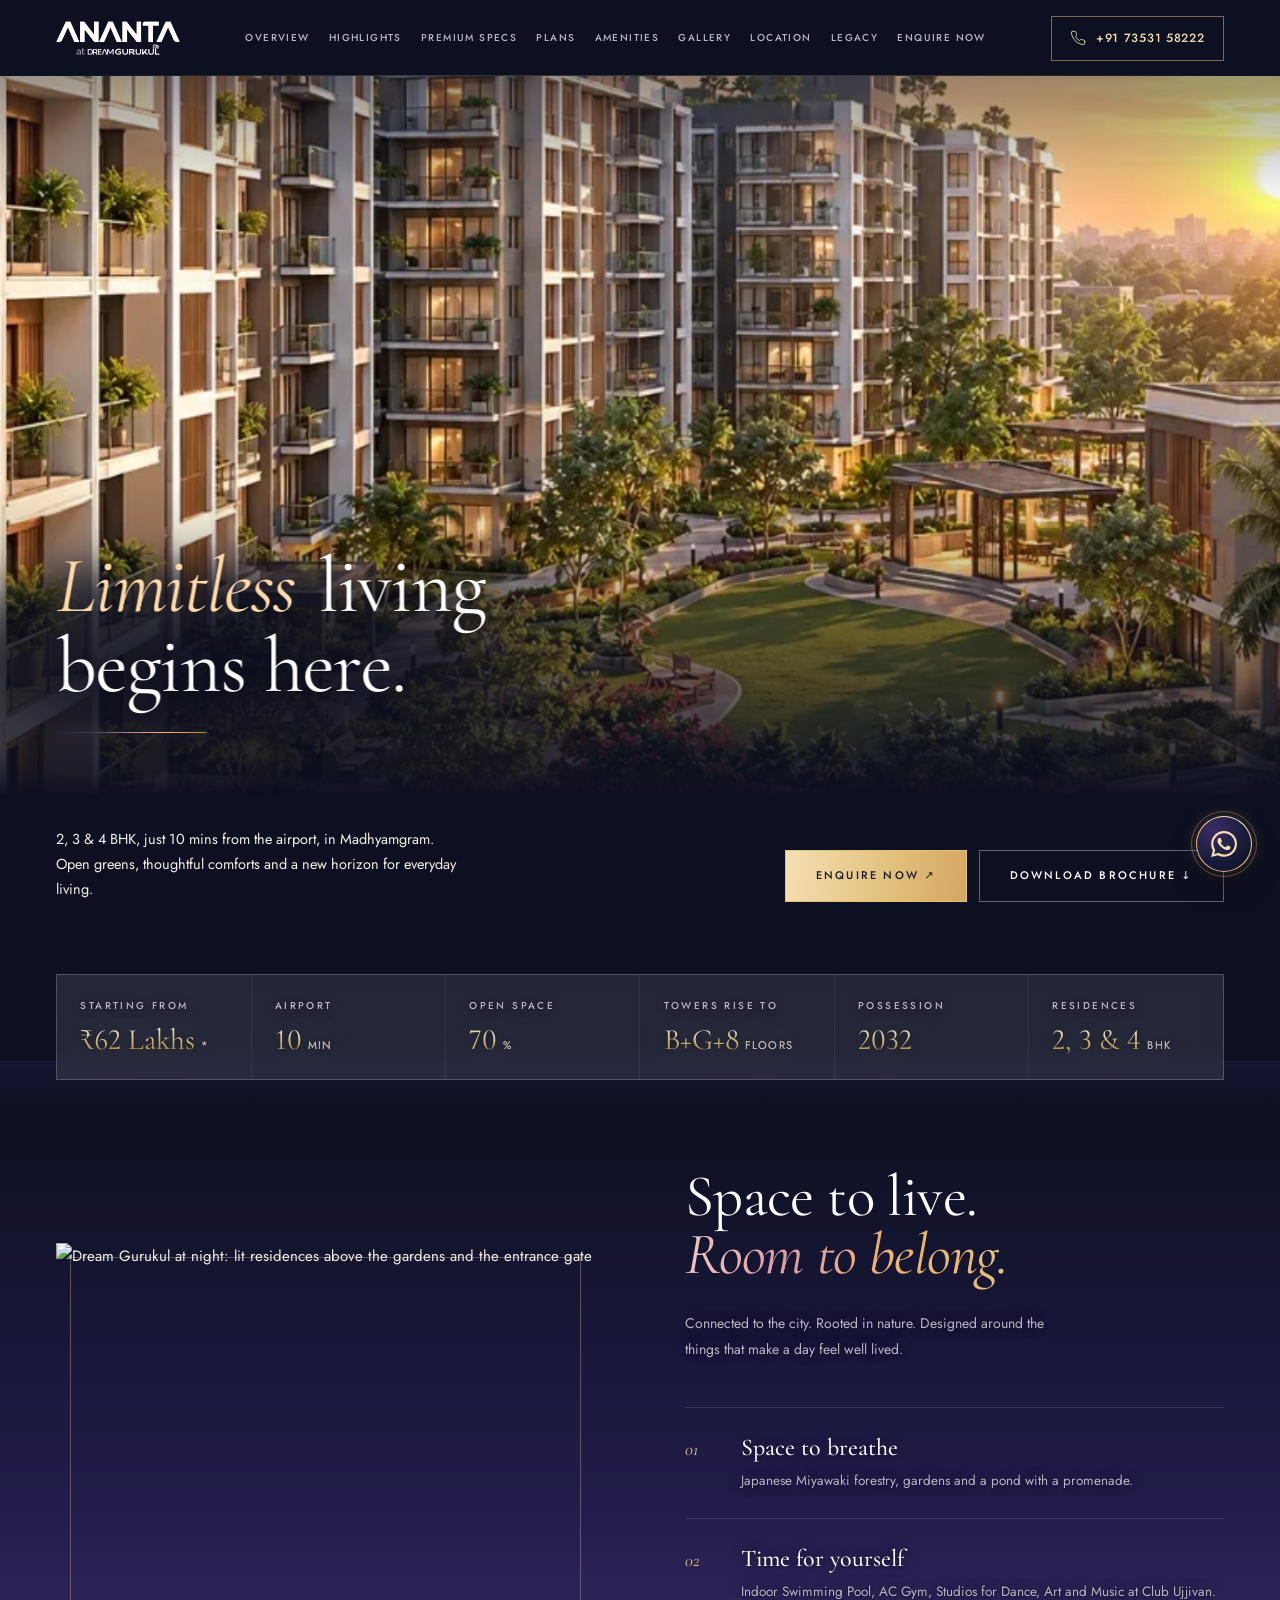
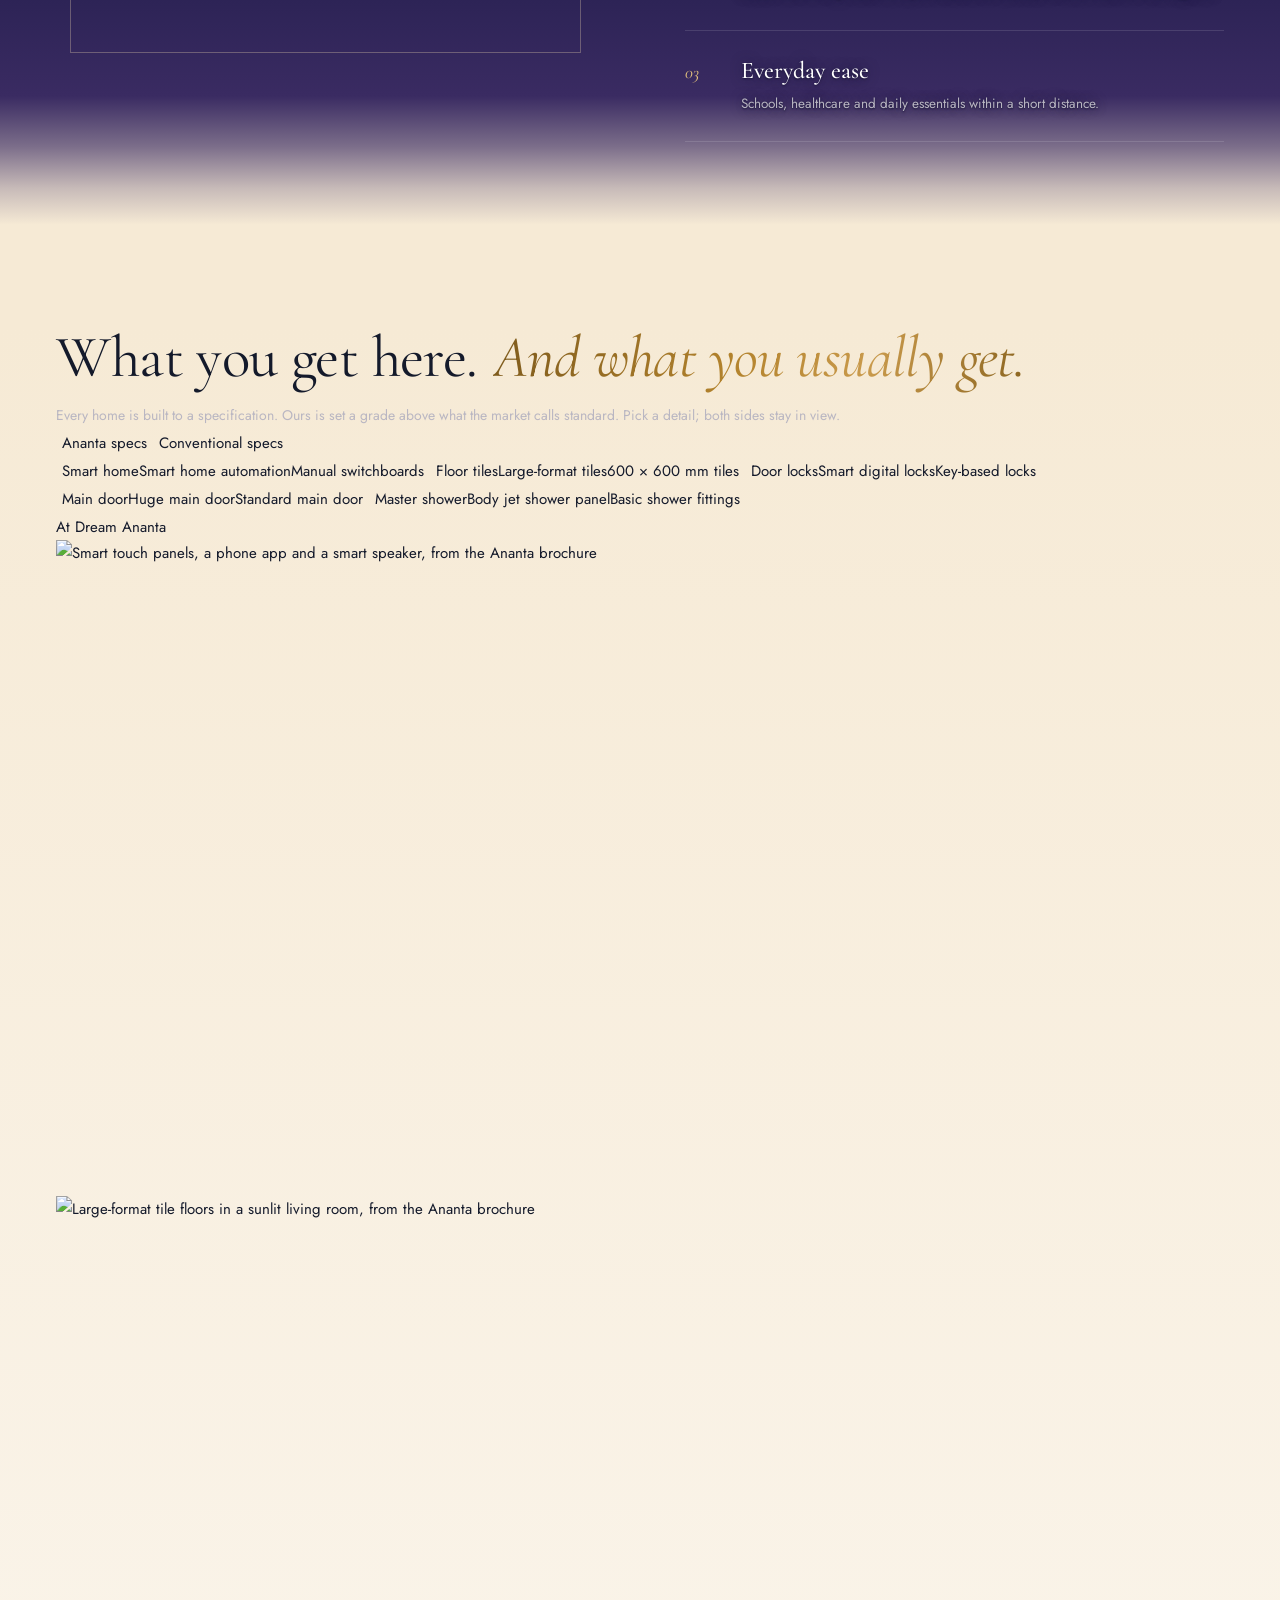
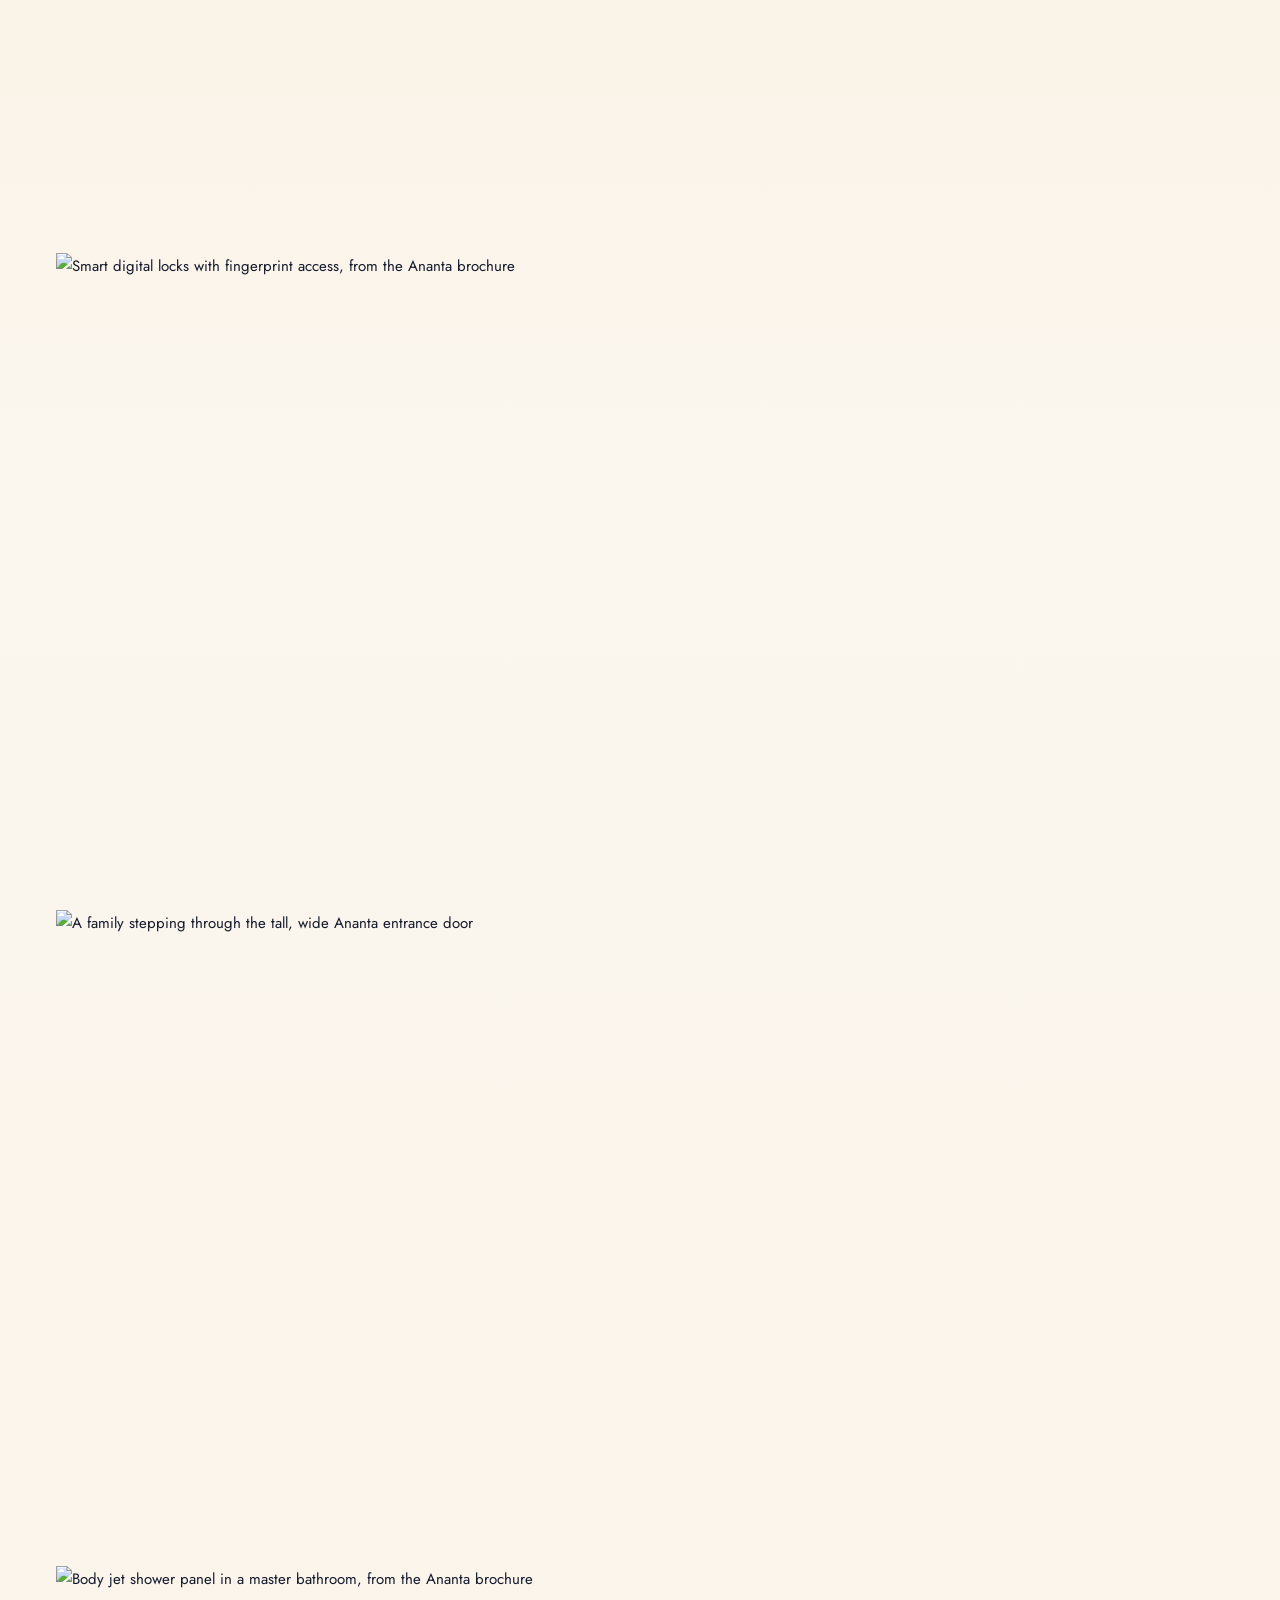
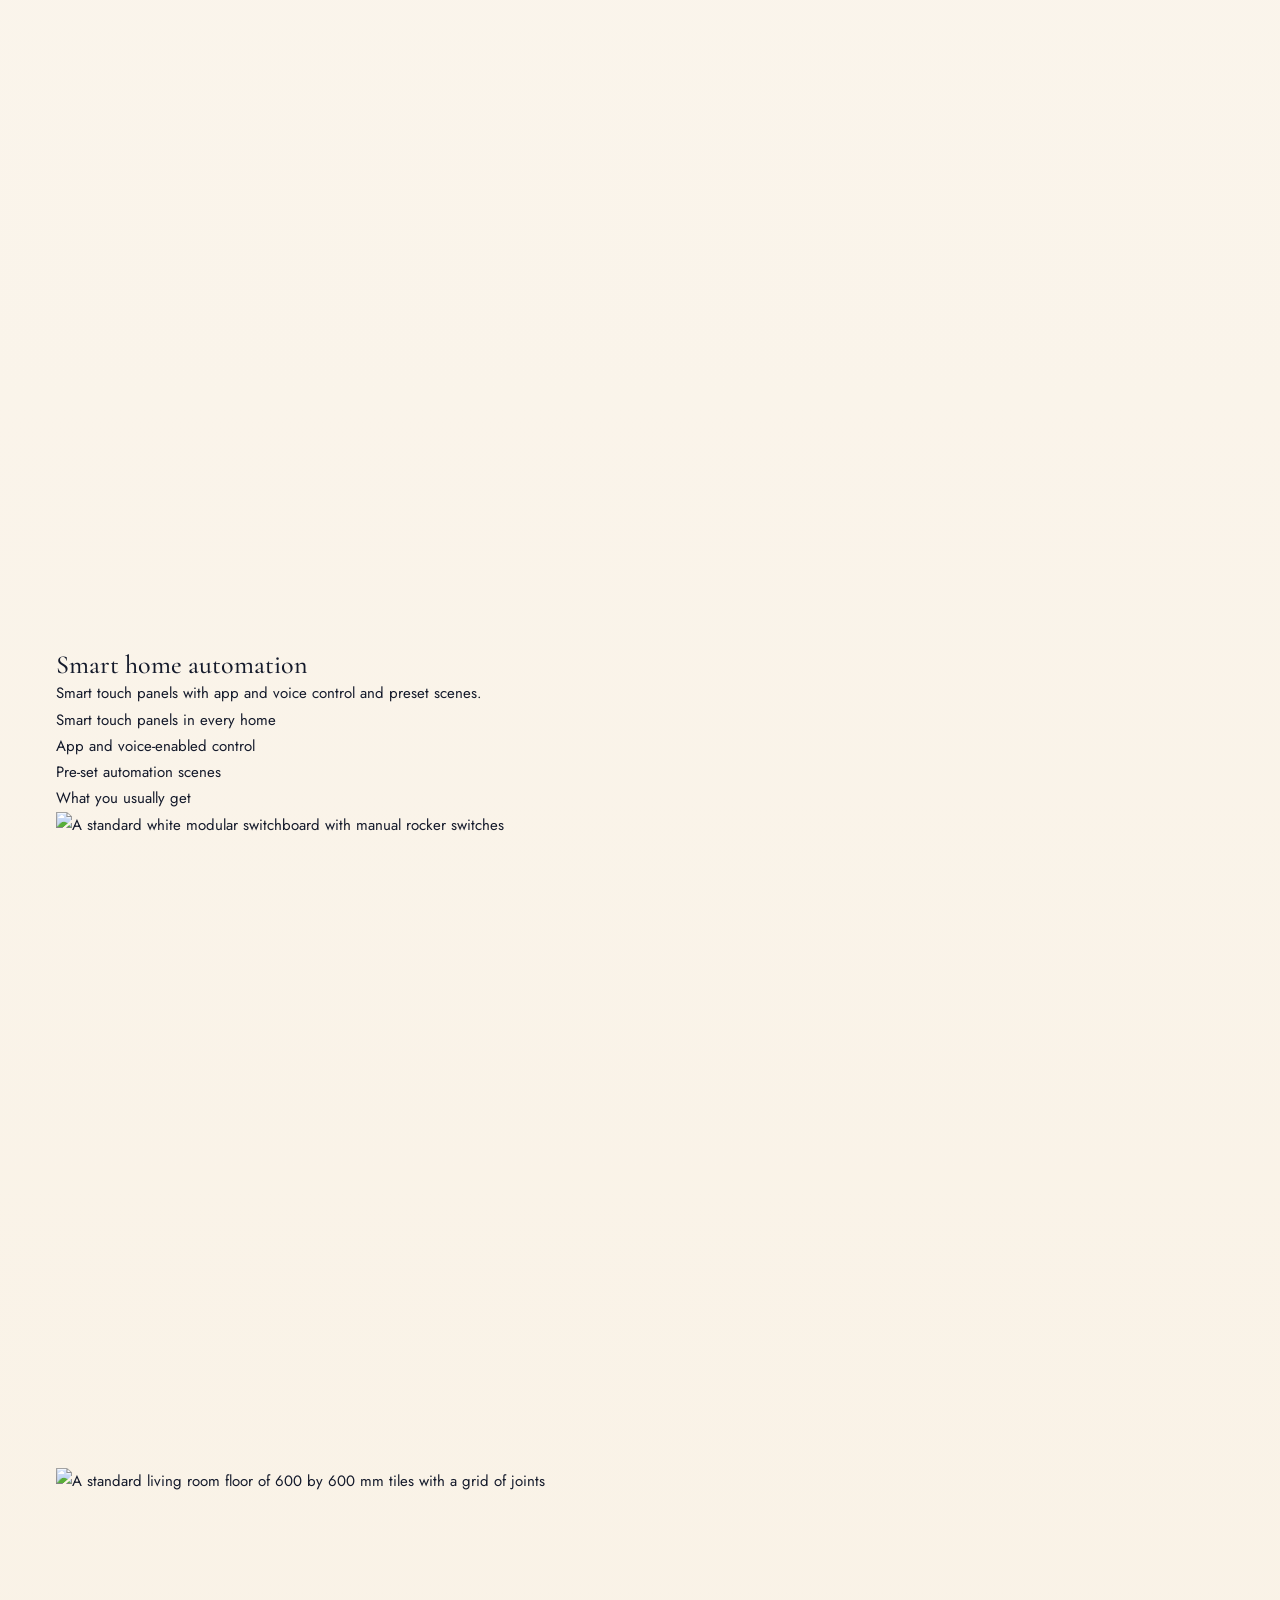
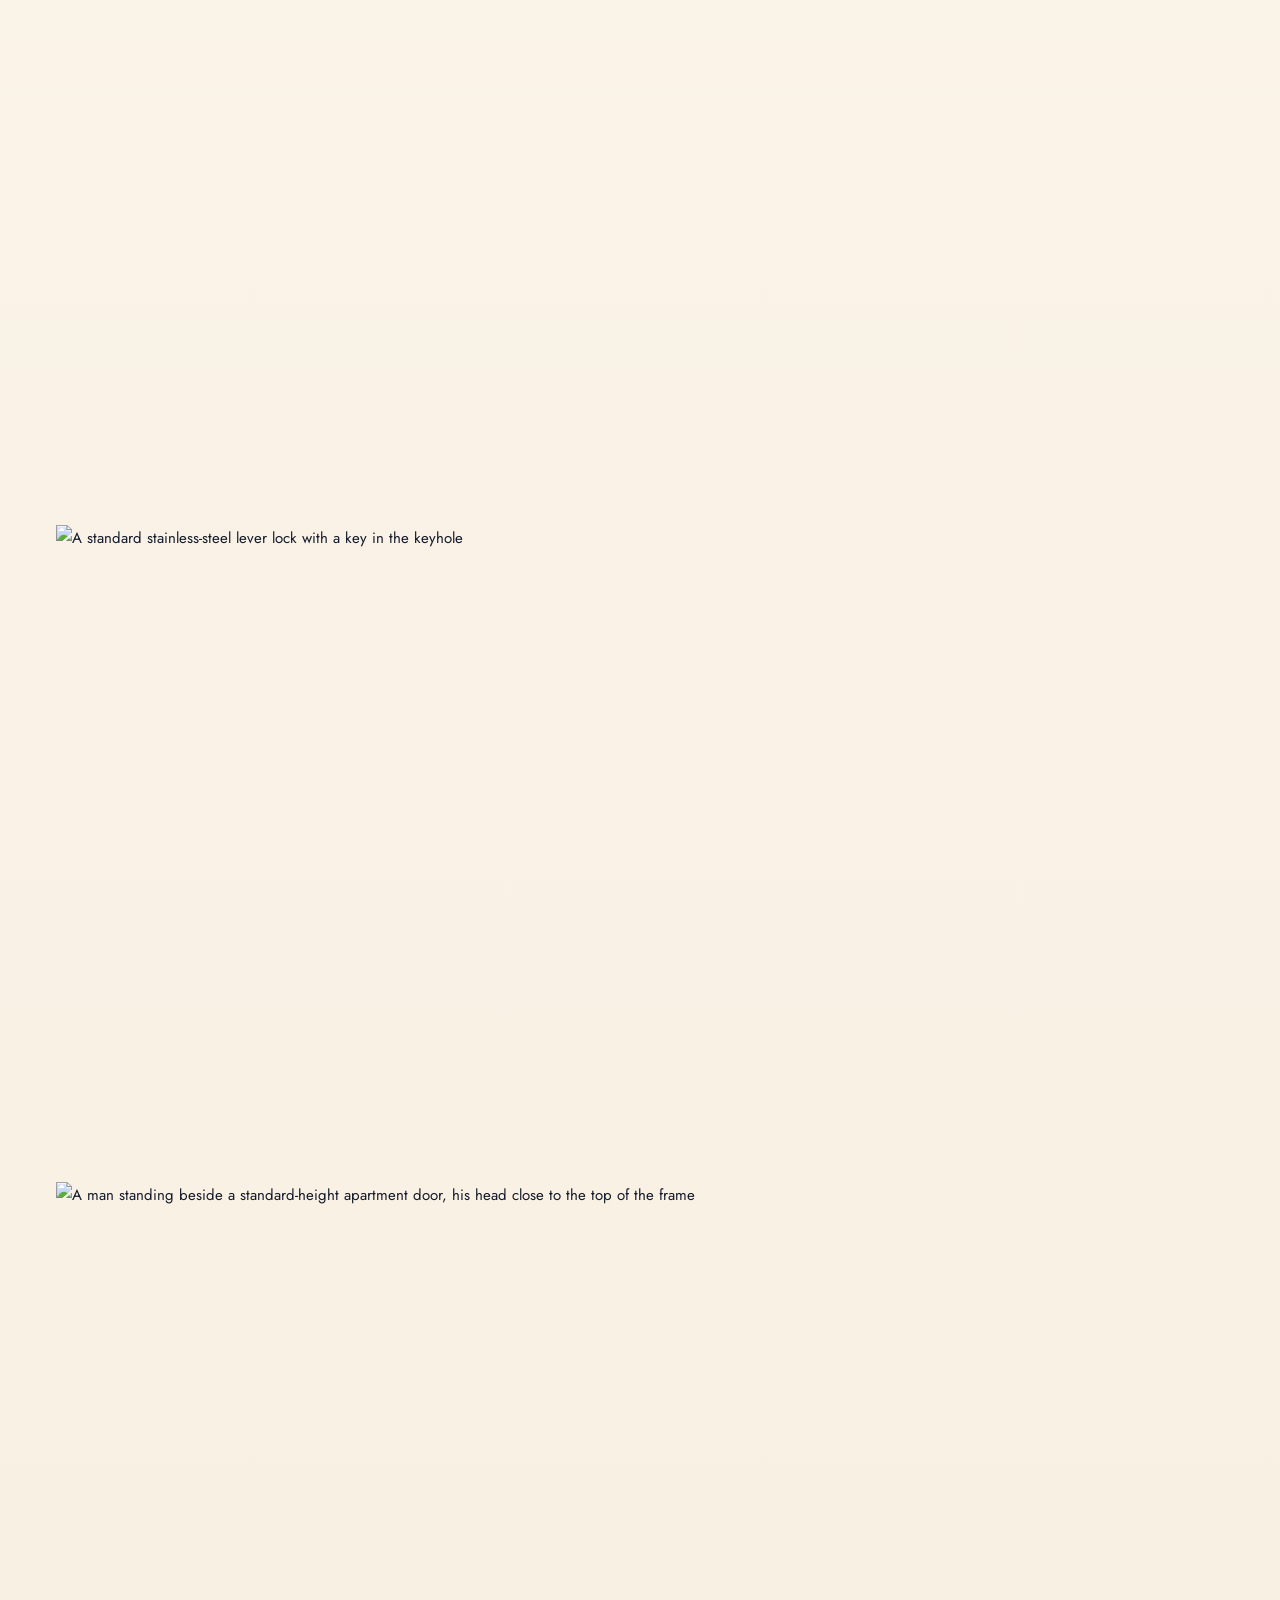
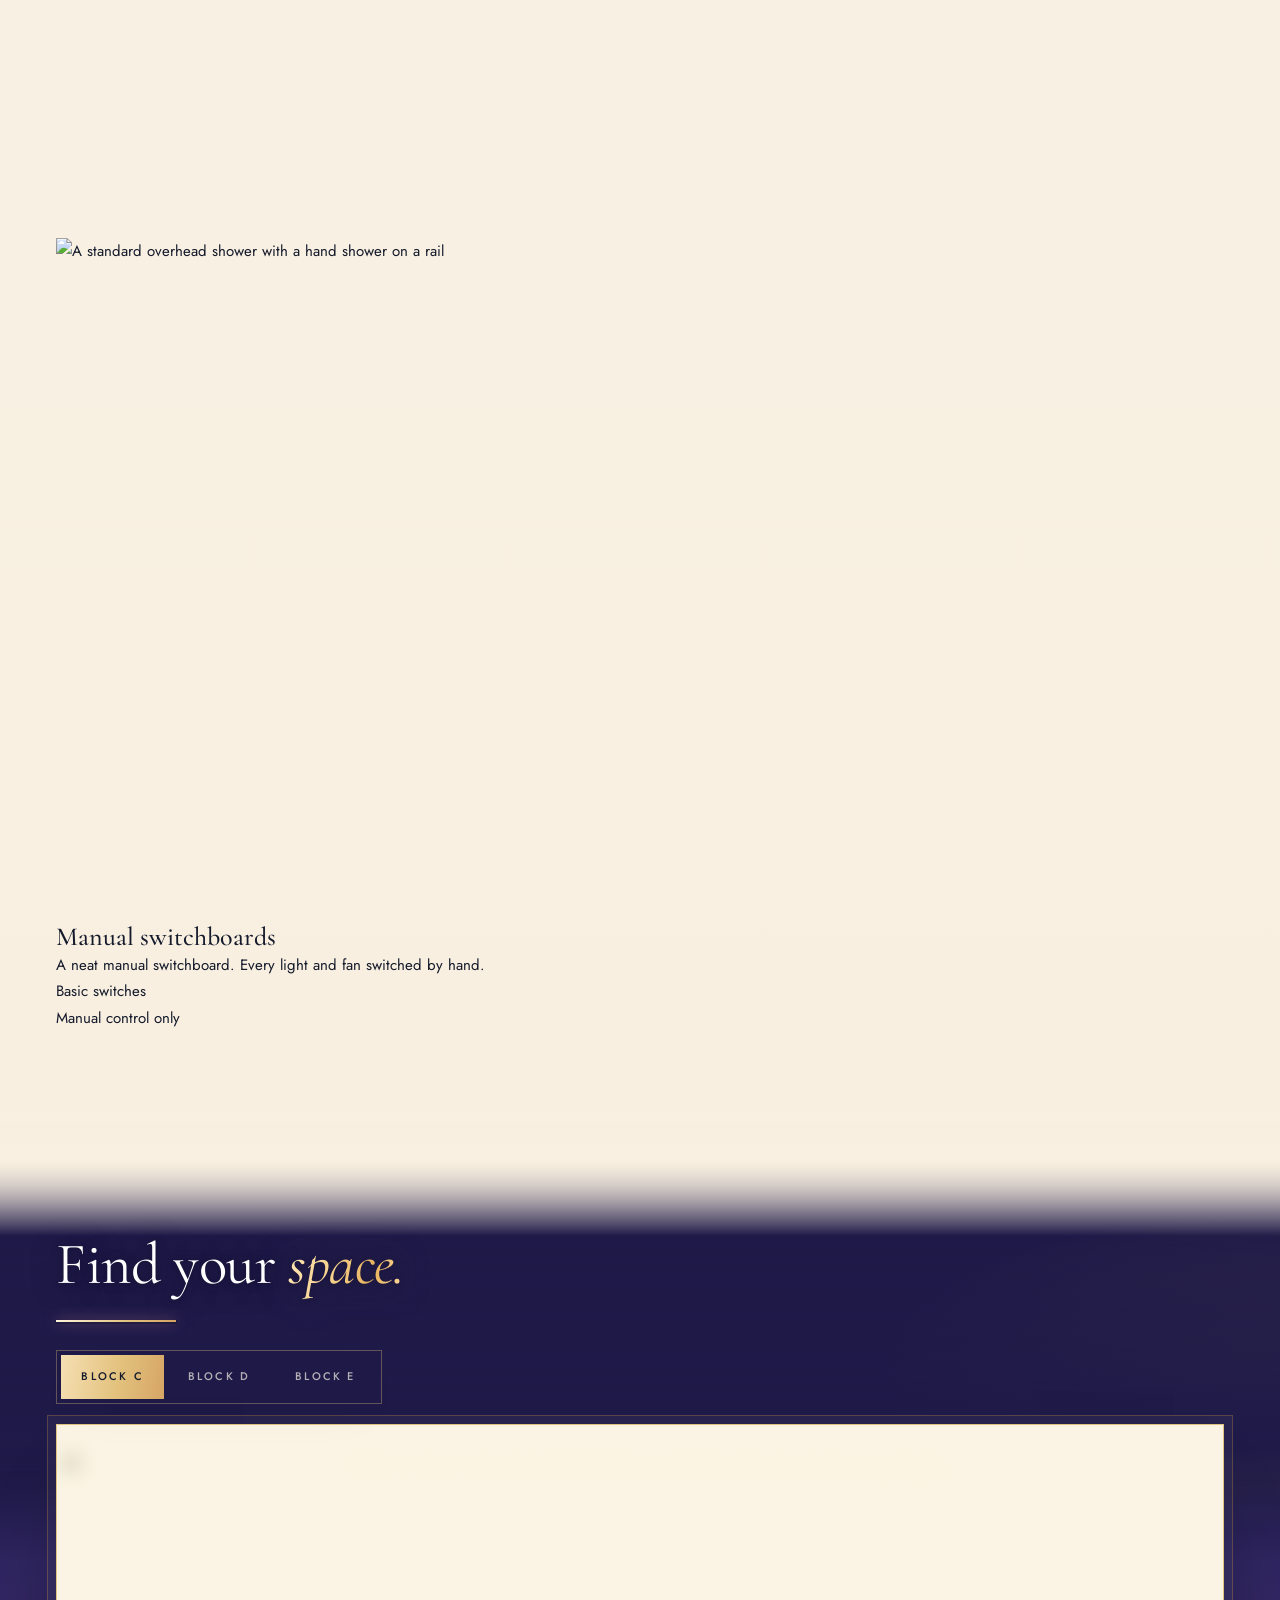
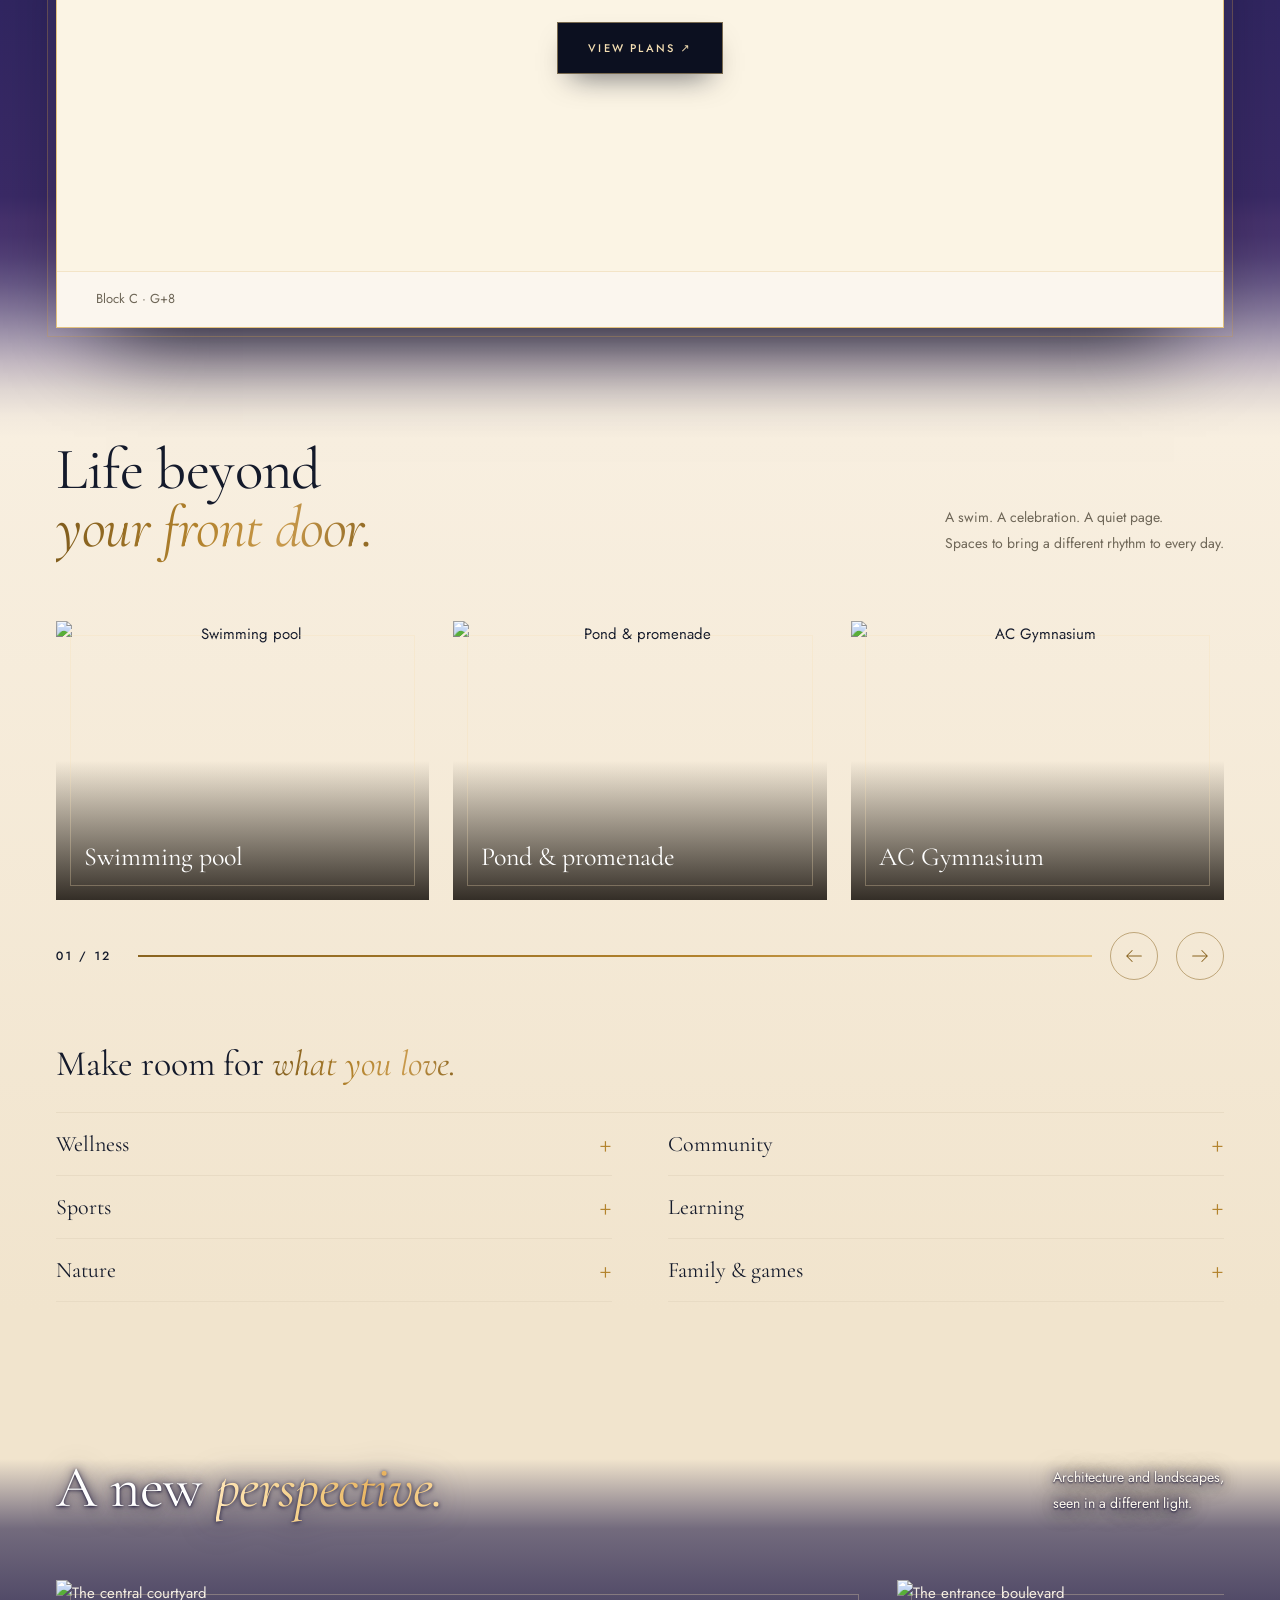
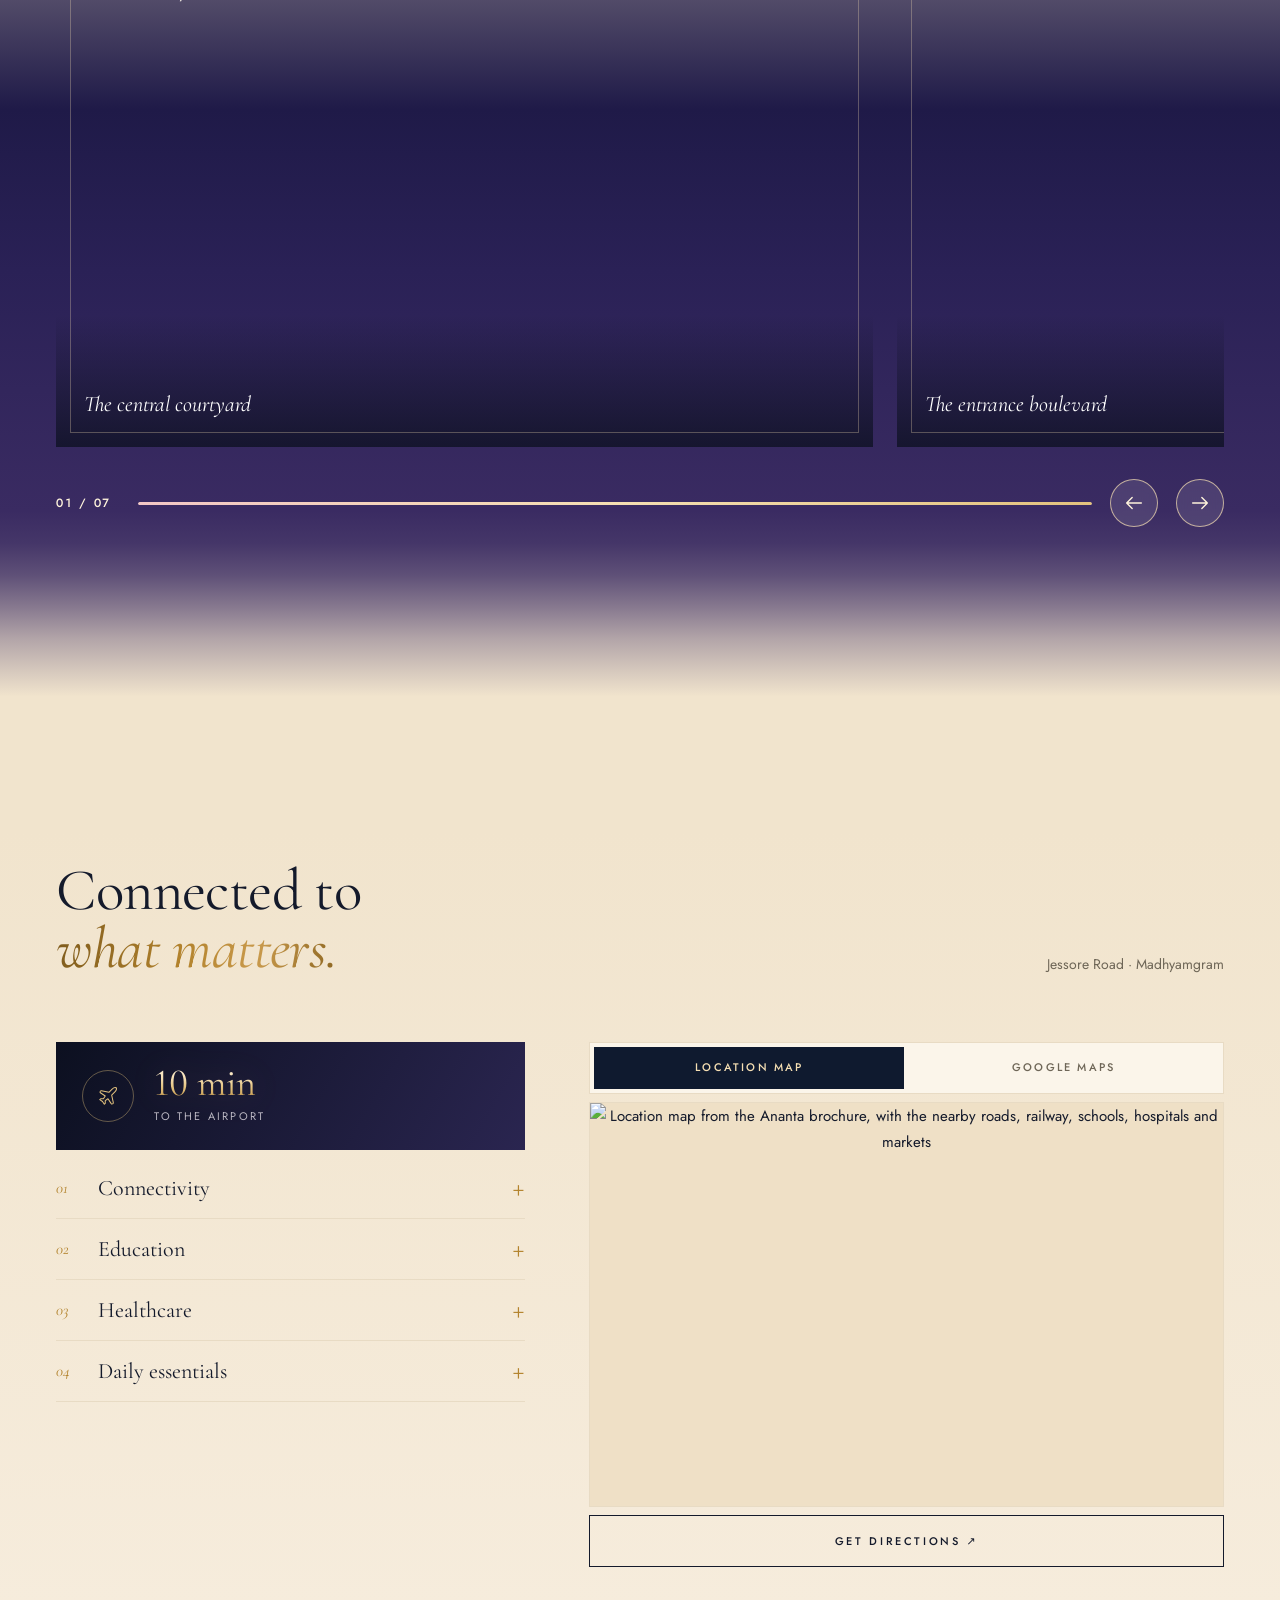
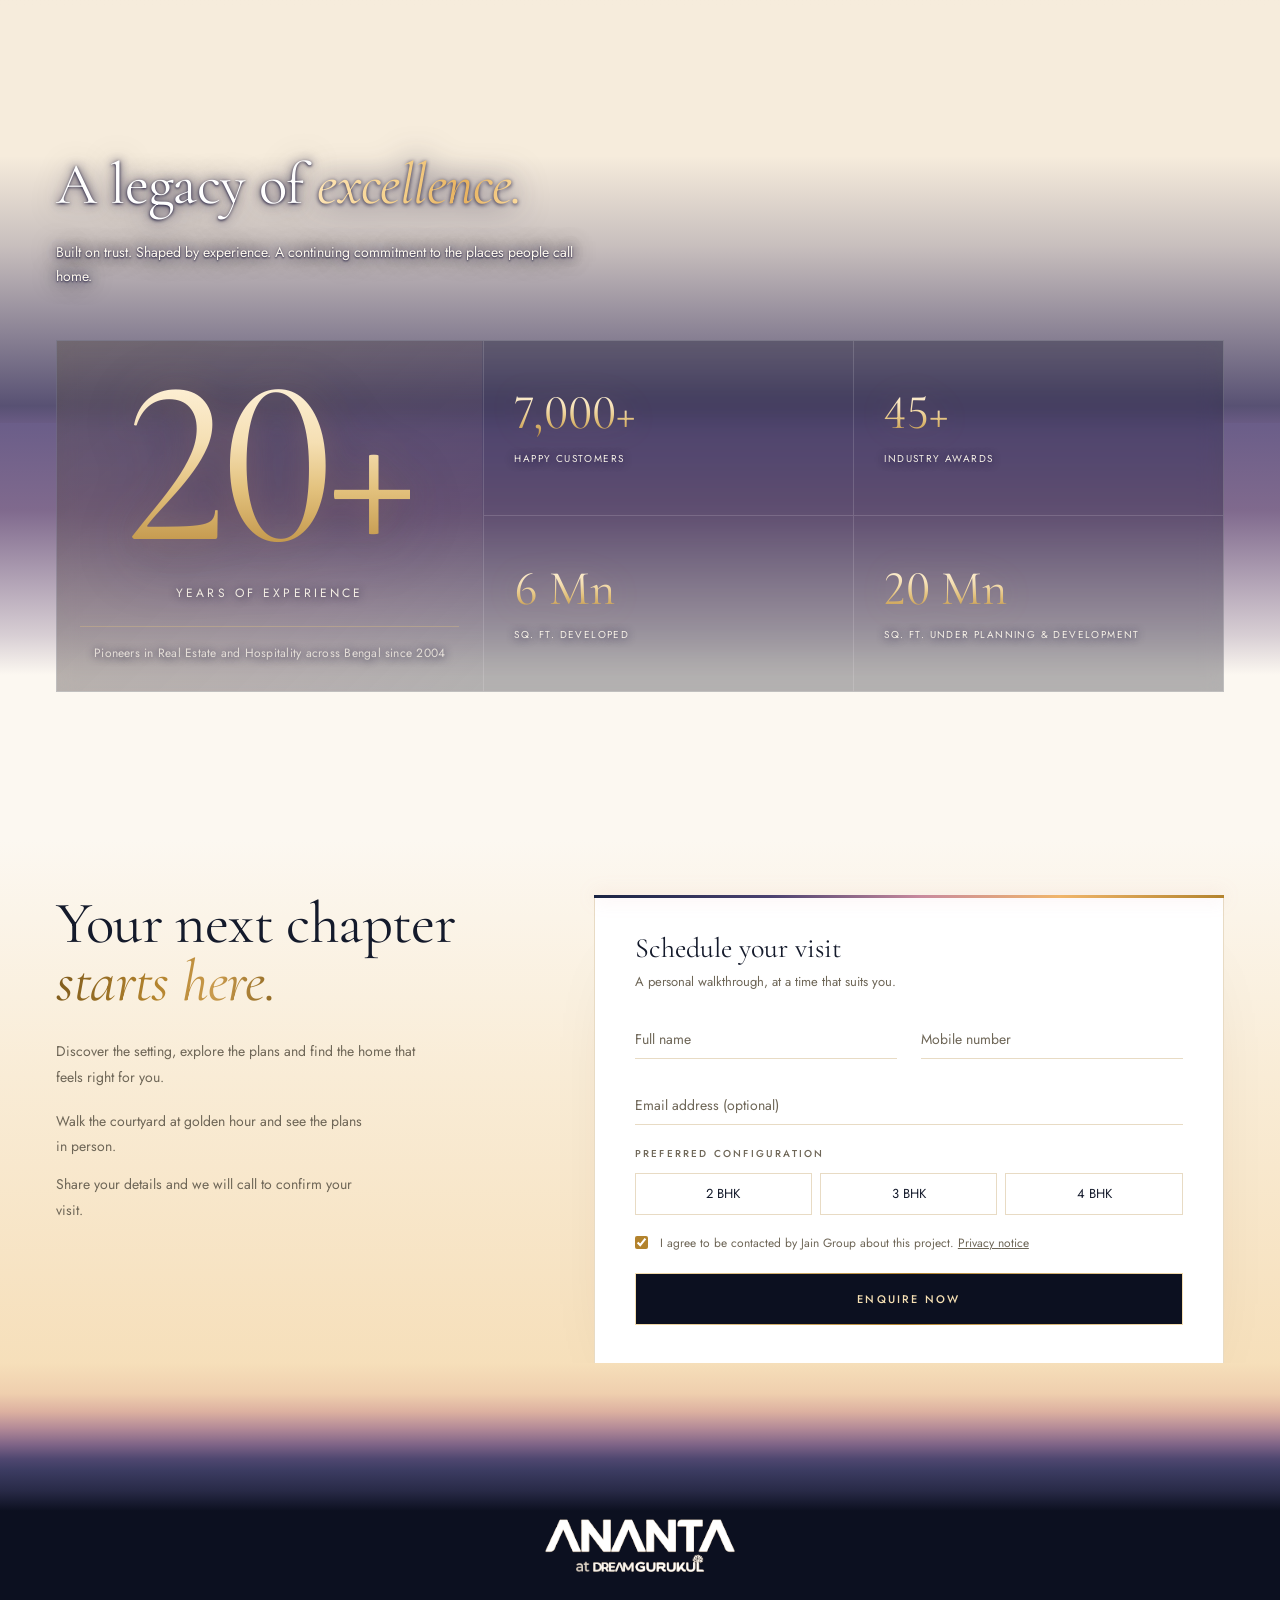
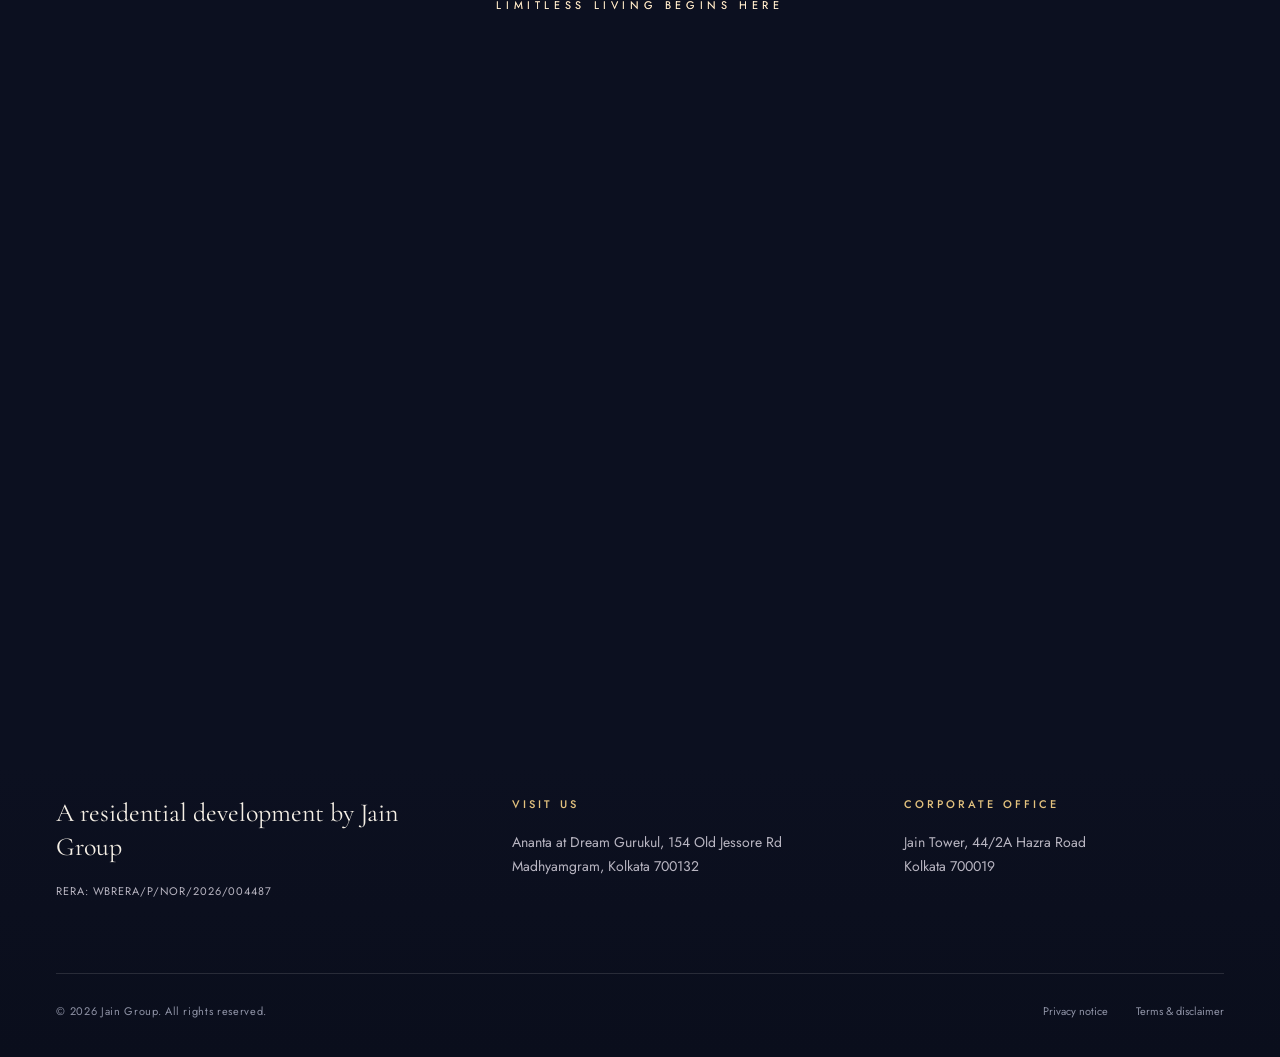
==== commit c4835286: "Photos: every photo below the first screen starts downloading as soon as the page has loaded, instea" ====
--- a/index.html
+++ b/index.html
@@ -513,8 +513,13 @@
     </form></dialog>
 <a class="wa-float" href="https://wa.me/919830029156?text=I%20am%20interested%20in%20Ananta" target="_blank" rel="noopener" aria-label="Chat with us on WhatsApp"><svg viewBox="0 0 24 24" width="26" height="26" fill="currentColor" aria-hidden="true"><path d="M17.472 14.382c-.297-.149-1.758-.867-2.03-.967-.273-.099-.471-.148-.67.15-.197.297-.767.966-.94 1.164-.173.199-.347.223-.644.075-.297-.15-1.255-.463-2.39-1.475-.883-.788-1.48-1.761-1.653-2.059-.173-.297-.018-.458.13-.606.134-.133.298-.347.446-.52.149-.174.198-.298.298-.497.099-.198.05-.371-.025-.52-.075-.149-.669-1.612-.916-2.207-.242-.579-.487-.5-.669-.51-.173-.008-.371-.01-.57-.01-.198 0-.52.074-.792.372-.272.297-1.04 1.016-1.04 2.479 0 1.462 1.065 2.875 1.213 3.074.149.198 2.096 3.2 5.077 4.487.709.306 1.262.489 1.694.625.712.227 1.36.195 1.871.118.571-.085 1.758-.719 2.006-1.413.248-.694.248-1.289.173-1.413-.074-.124-.272-.198-.57-.347m-5.421 7.403h-.004a9.87 9.87 0 01-5.031-1.378l-.361-.214-3.741.982.998-3.648-.235-.374a9.86 9.86 0 01-1.51-5.26c.001-5.45 4.436-9.884 9.888-9.884 2.64 0 5.122 1.03 6.988 2.898a9.825 9.825 0 012.893 6.994c-.003 5.45-4.437 9.884-9.885 9.884m8.413-18.297A11.815 11.815 0 0012.05 0C5.495 0 .16 5.335.157 11.892c0 2.096.547 4.142 1.588 5.945L.057 24l6.305-1.654a11.882 11.882 0 005.683 1.448h.005c6.554 0 11.89-5.335 11.893-11.893a11.821 11.821 0 00-3.48-8.413z"/></svg></a>
 <nav class="mobile-actions" aria-label="Quick contact"><a href="#enquiry">Enquire now ↗</a><a href="tel:+917353150777" aria-label="Call +91 73531 50777"><span class="call-icon" aria-hidden="true"><svg viewBox="0 0 24 24" width="11" height="11" fill="currentColor" aria-hidden="true"><path d="M6.6 10.8a15.1 15.1 0 0 0 6.6 6.6l2.2-2.2a1 1 0 0 1 1-.25 11.4 11.4 0 0 0 3.6.57 1 1 0 0 1 1 1V20a1 1 0 0 1-1 1A17 17 0 0 1 3 4a1 1 0 0 1 1-1h3.5a1 1 0 0 1 1 1c0 1.25.2 2.45.57 3.57a1 1 0 0 1-.25 1z"/></svg></span>Call now</a></nav>
-<!-- Background photos further down the page load only as the visitor nears them -->
-<script>(function(){var els=document.querySelectorAll('.overview,.highlights,.gallery-section,.legacy,.horizon-strip');function on(el){el.classList.add('bg-on')}if(!('IntersectionObserver' in window)){els.forEach(on);return}var io=new IntersectionObserver(function(es){es.forEach(function(e){if(e.isIntersecting){on(e.target);io.unobserve(e.target)}})},{rootMargin:'900px 0px'});els.forEach(function(el){io.observe(el)})})();</script>
+<!-- Photos: the first screen loads first, then every photo further down starts downloading straight away (before the
+     visitor scrolls to it), so nothing waits on the hero and nothing pops in late. A fast scroller triggers them sooner. -->
+<script>(function(){var els=document.querySelectorAll('.overview,.highlights,.gallery-section,.legacy,.horizon-strip'),done=false;
+function on(el){el.classList.add('bg-on')}
+function all(){if(done)return;done=true;els.forEach(on);document.querySelectorAll('img[loading="lazy"]').forEach(function(i){i.loading='eager'})}
+if('IntersectionObserver' in window){var io=new IntersectionObserver(function(es){es.forEach(function(e){if(e.isIntersecting){on(e.target);io.unobserve(e.target)}})},{rootMargin:'1500px 0px'});els.forEach(function(el){io.observe(el)})}else all();
+function soon(){setTimeout(all,200)}if(document.readyState==='complete')soon();else addEventListener('load',soon);addEventListener('scroll',all,{once:true,passive:true})})();</script>
 <script src="assets/js/lead-config.js"></script>
 <script src="assets/js/call-tracking.js" defer></script>
 <script src="assets/js/refined.js" defer></script>
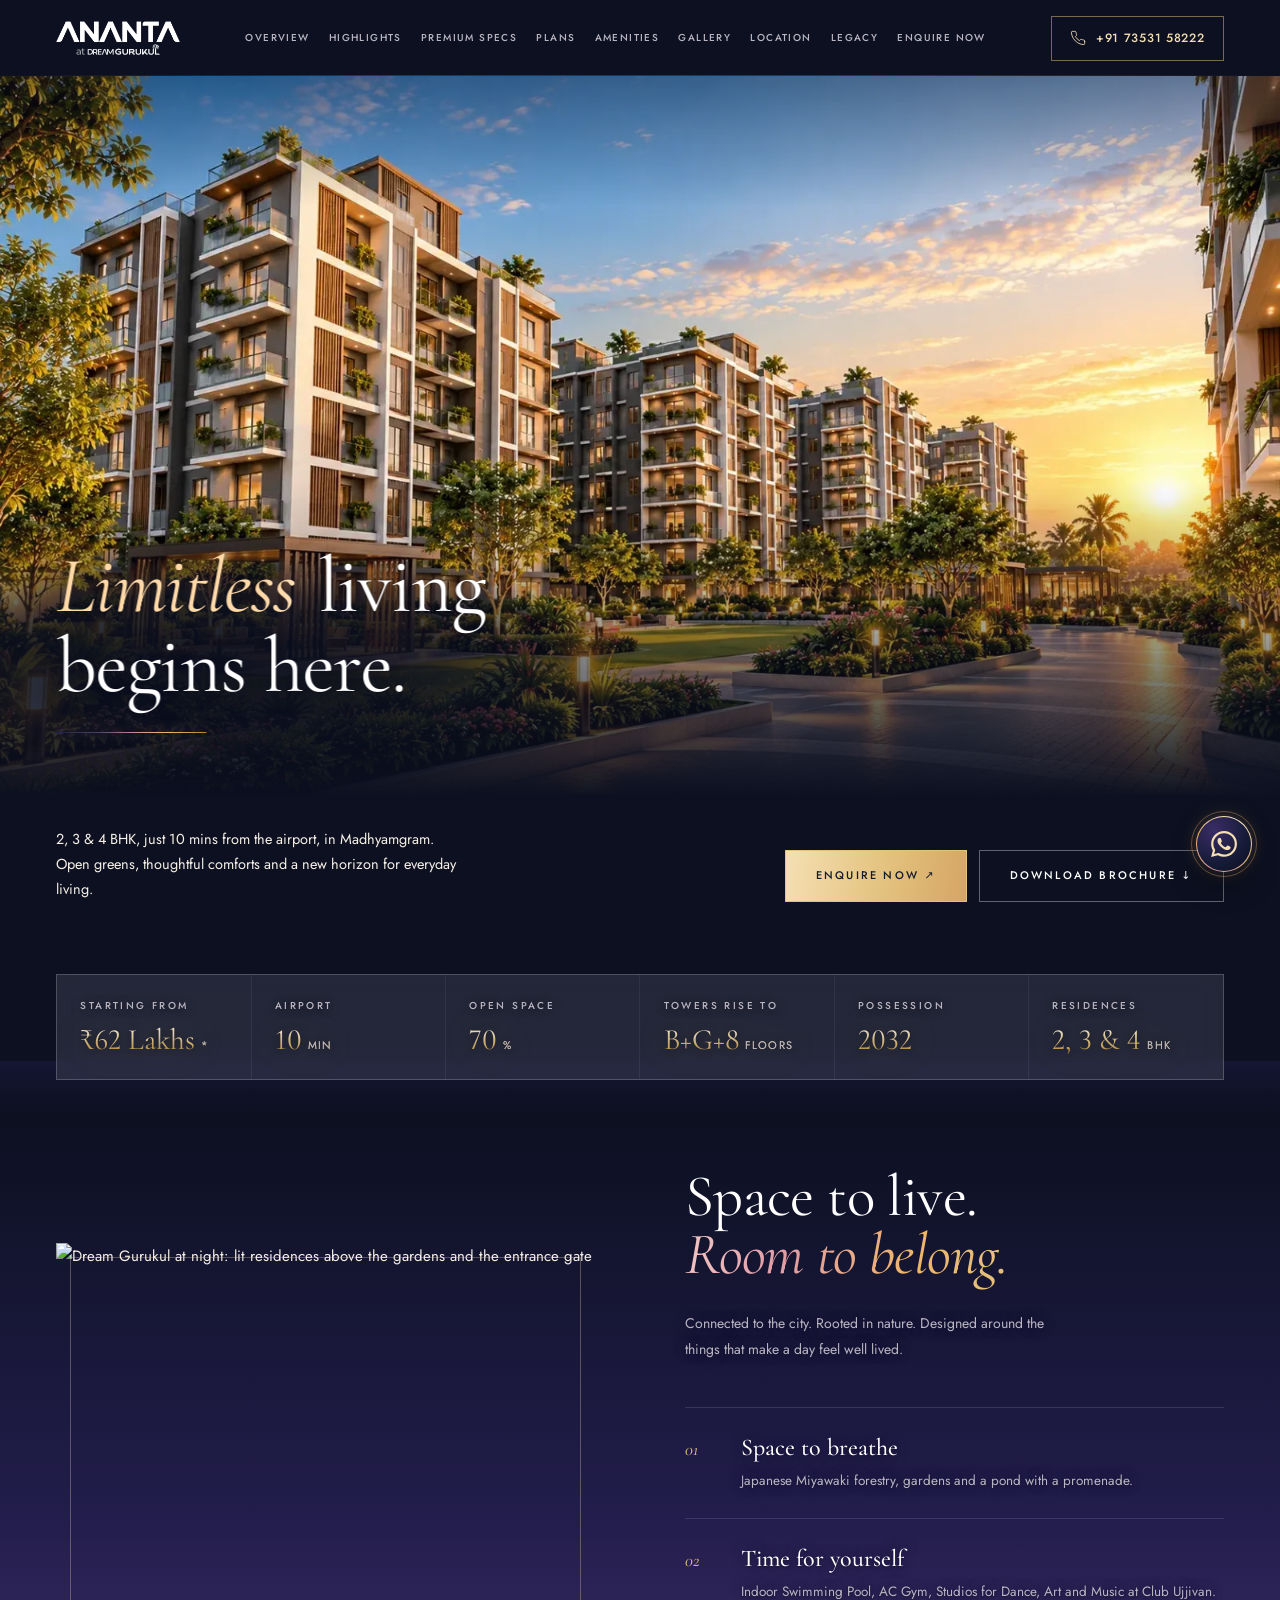
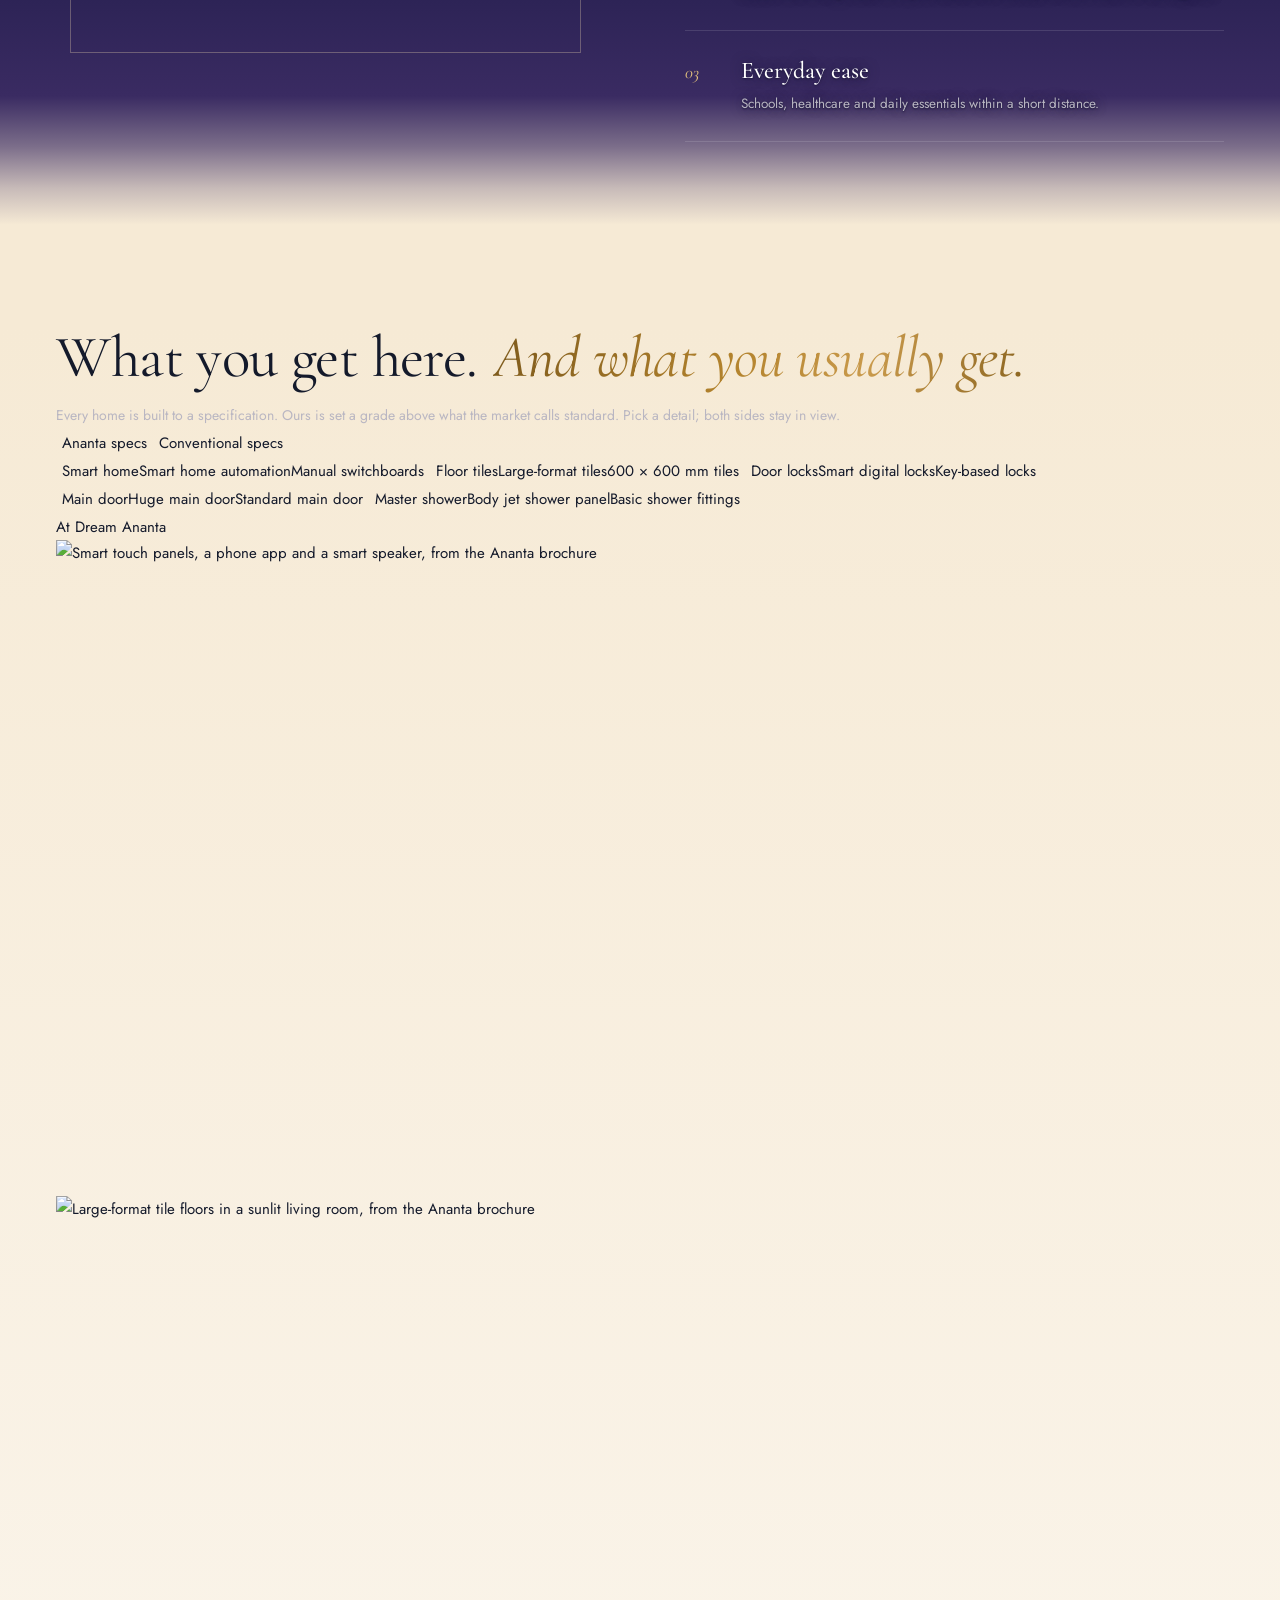
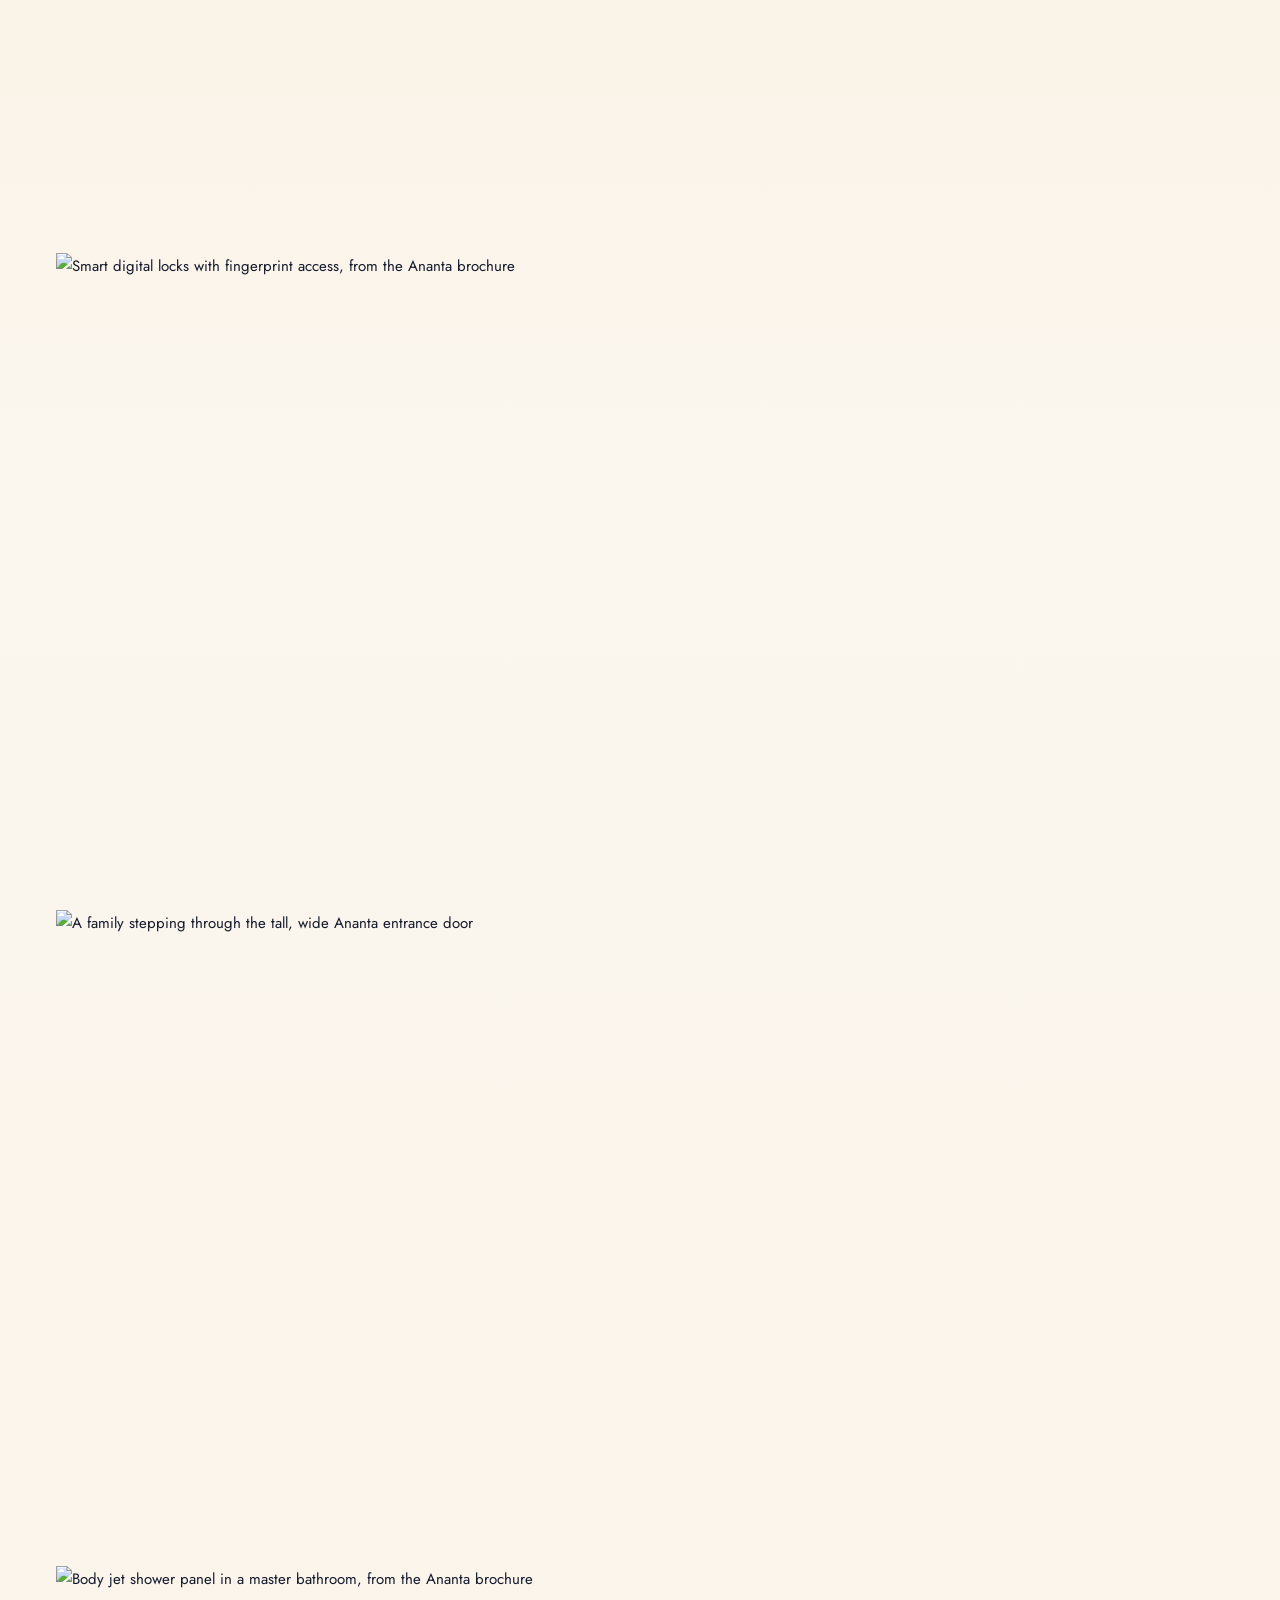
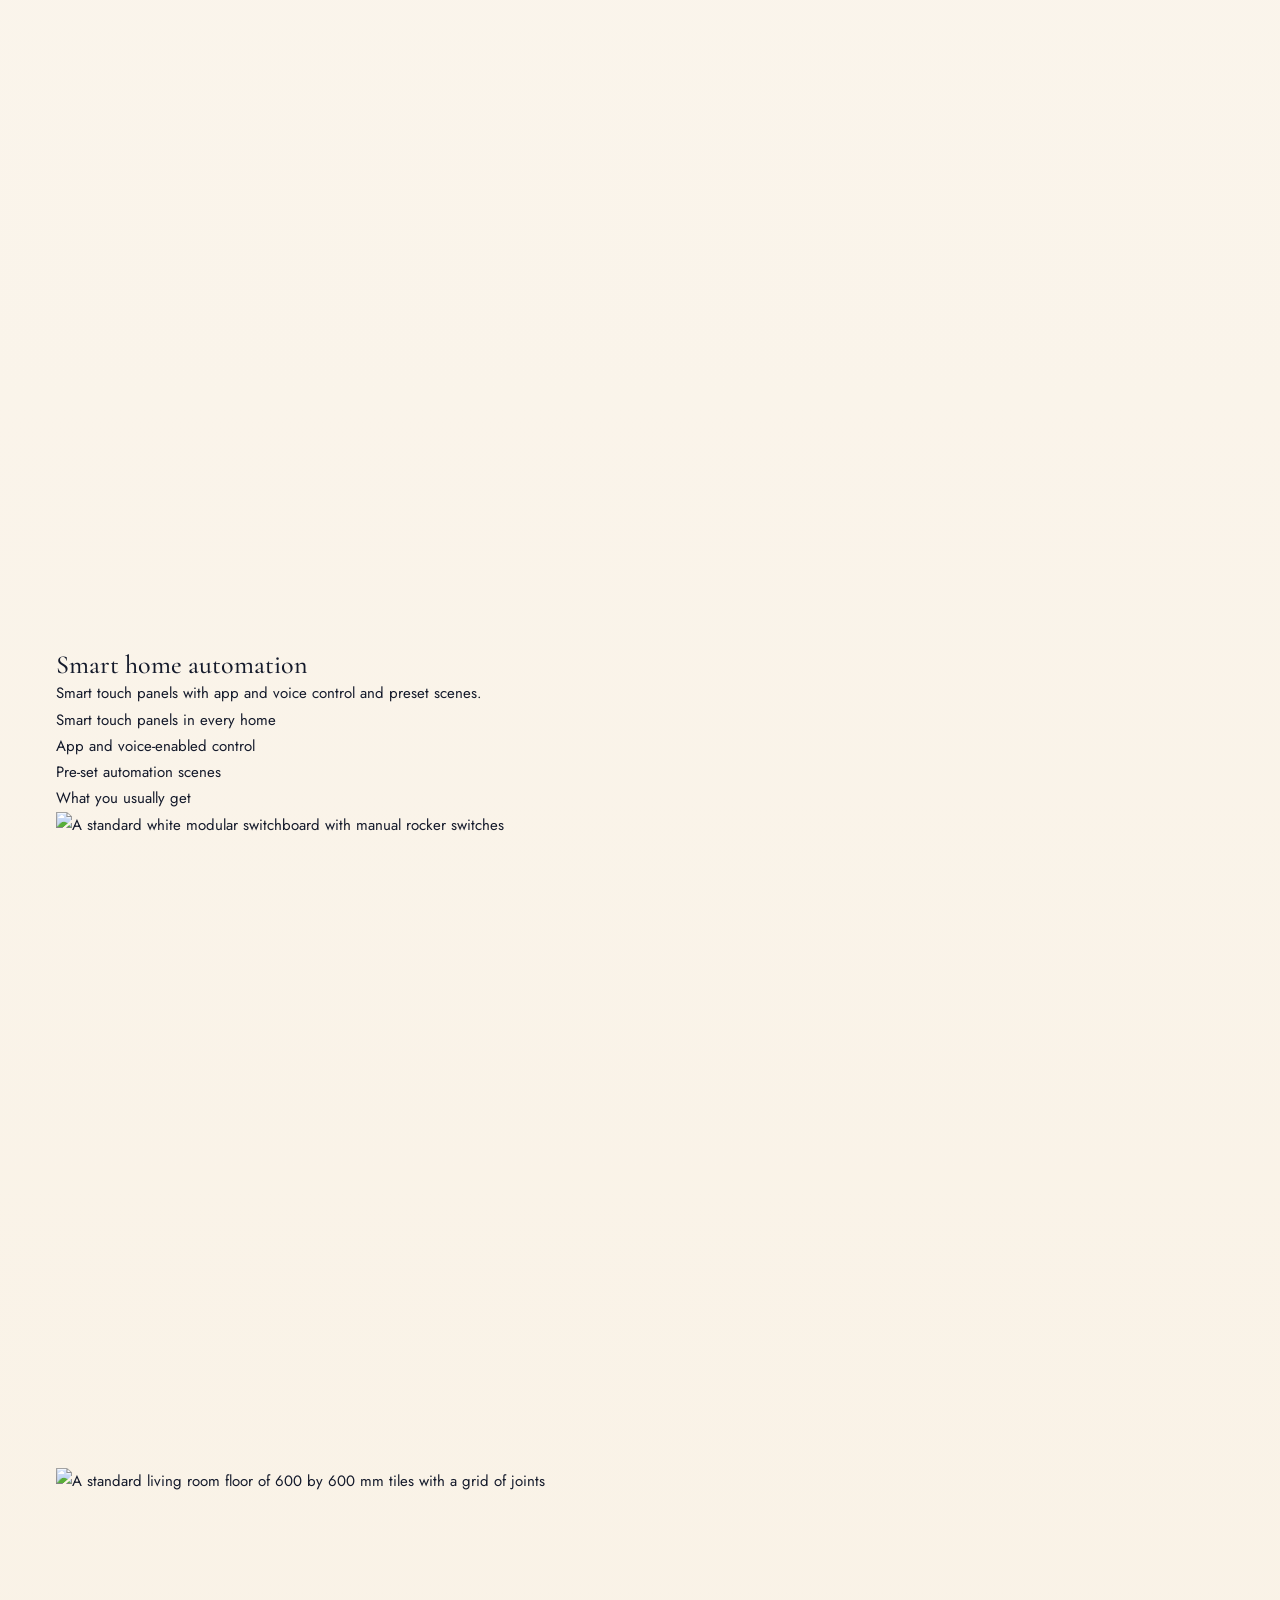
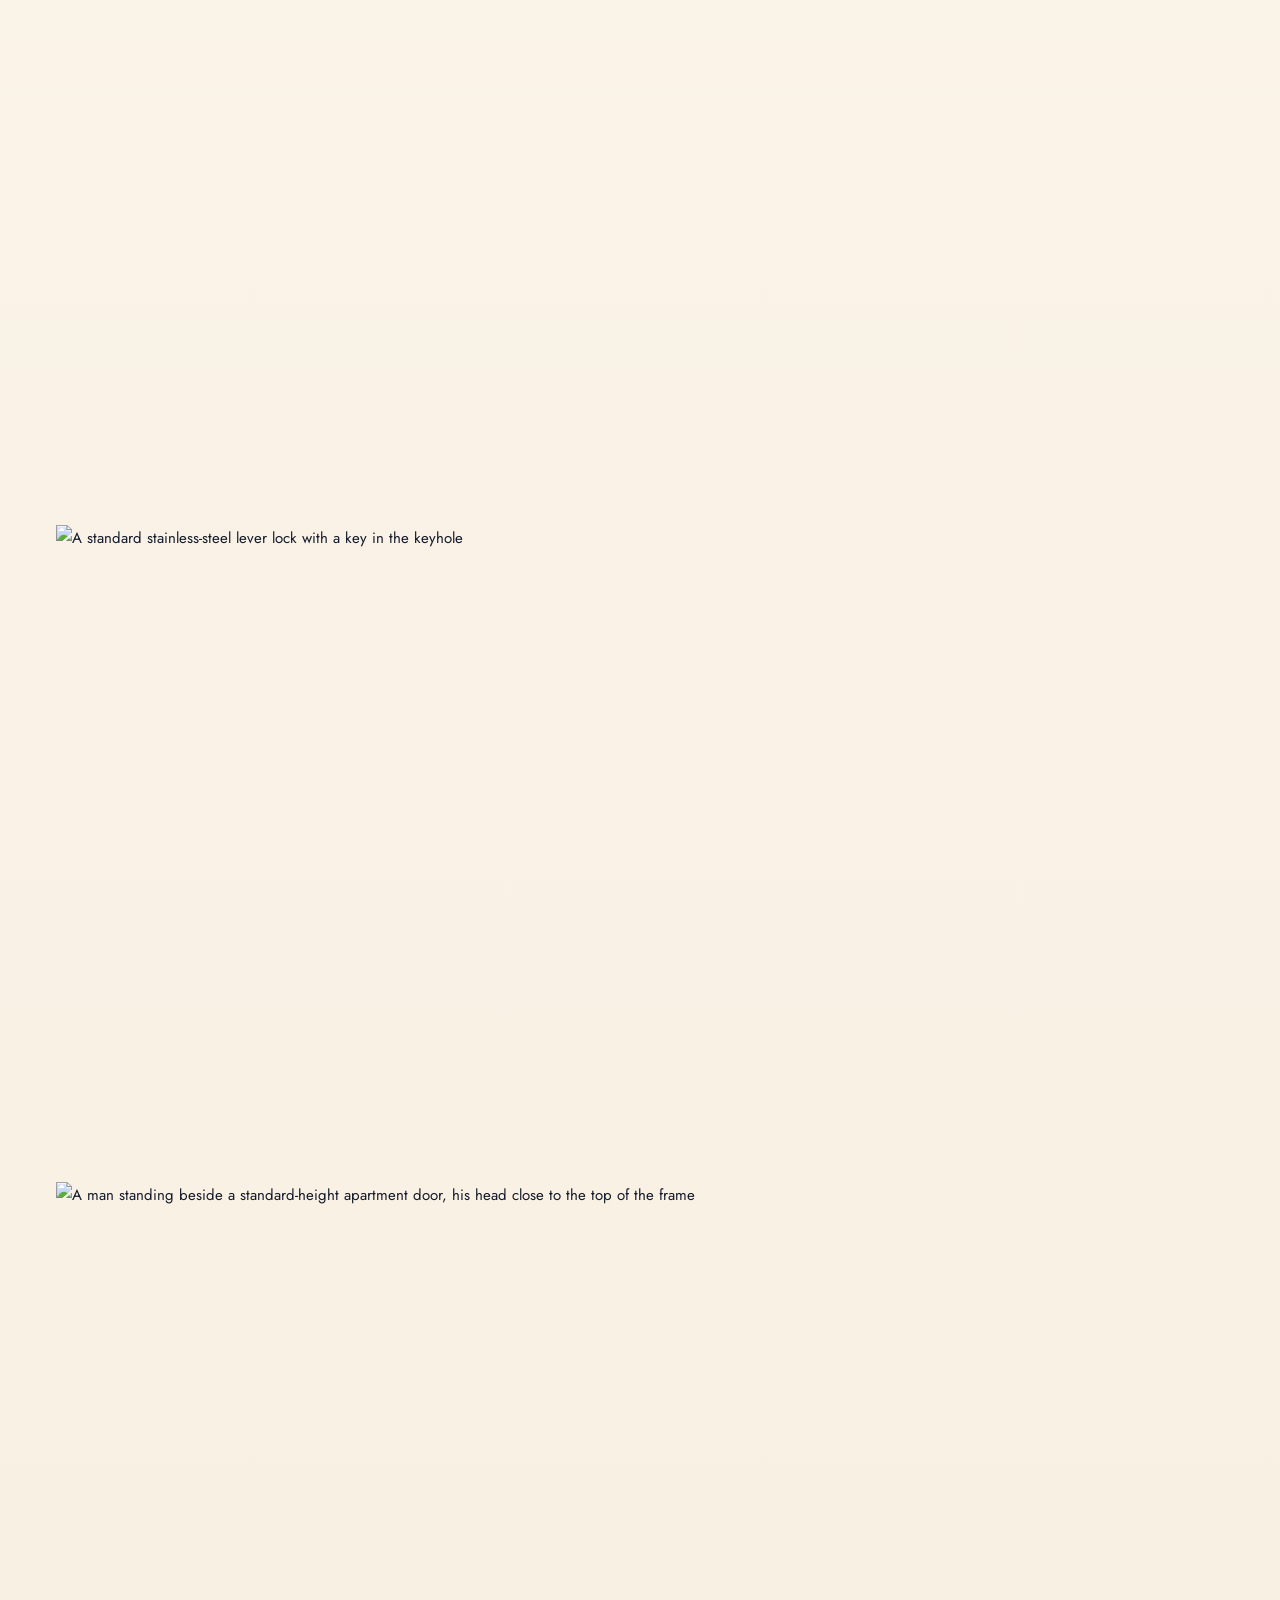
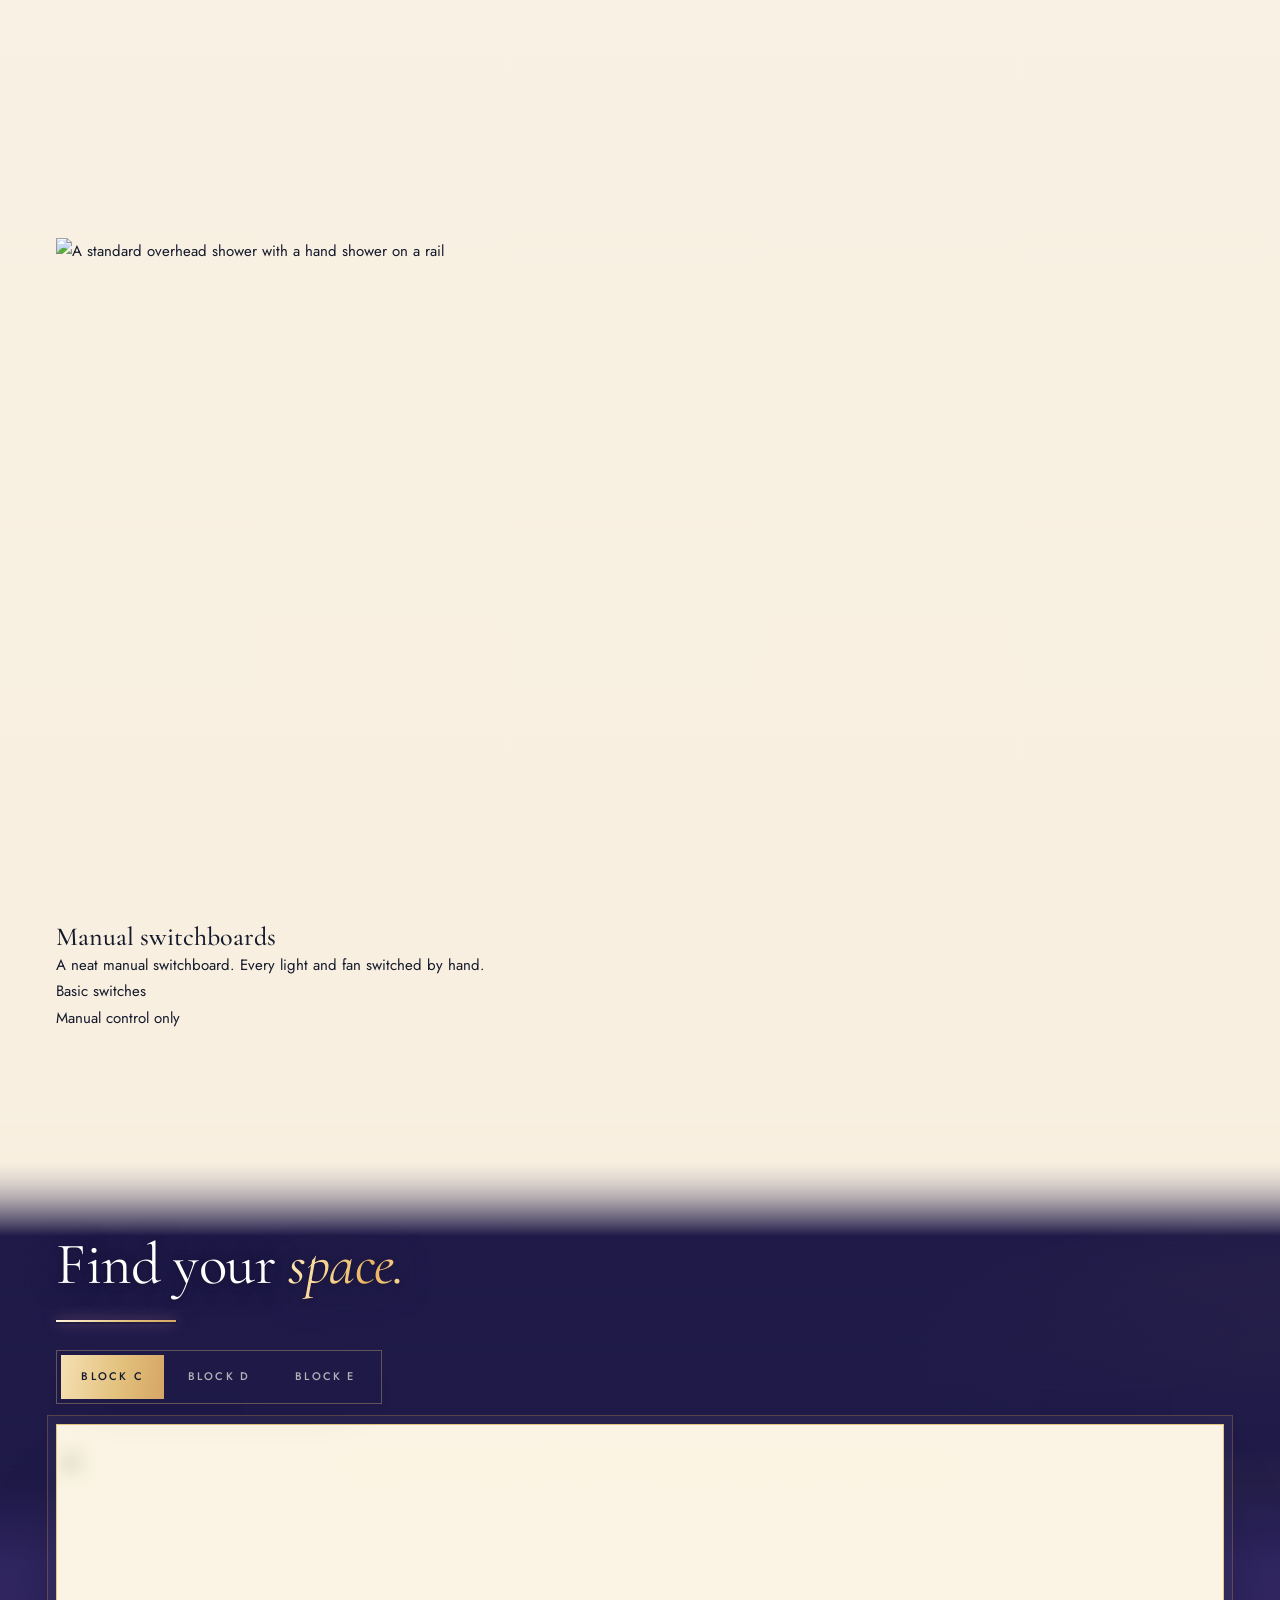
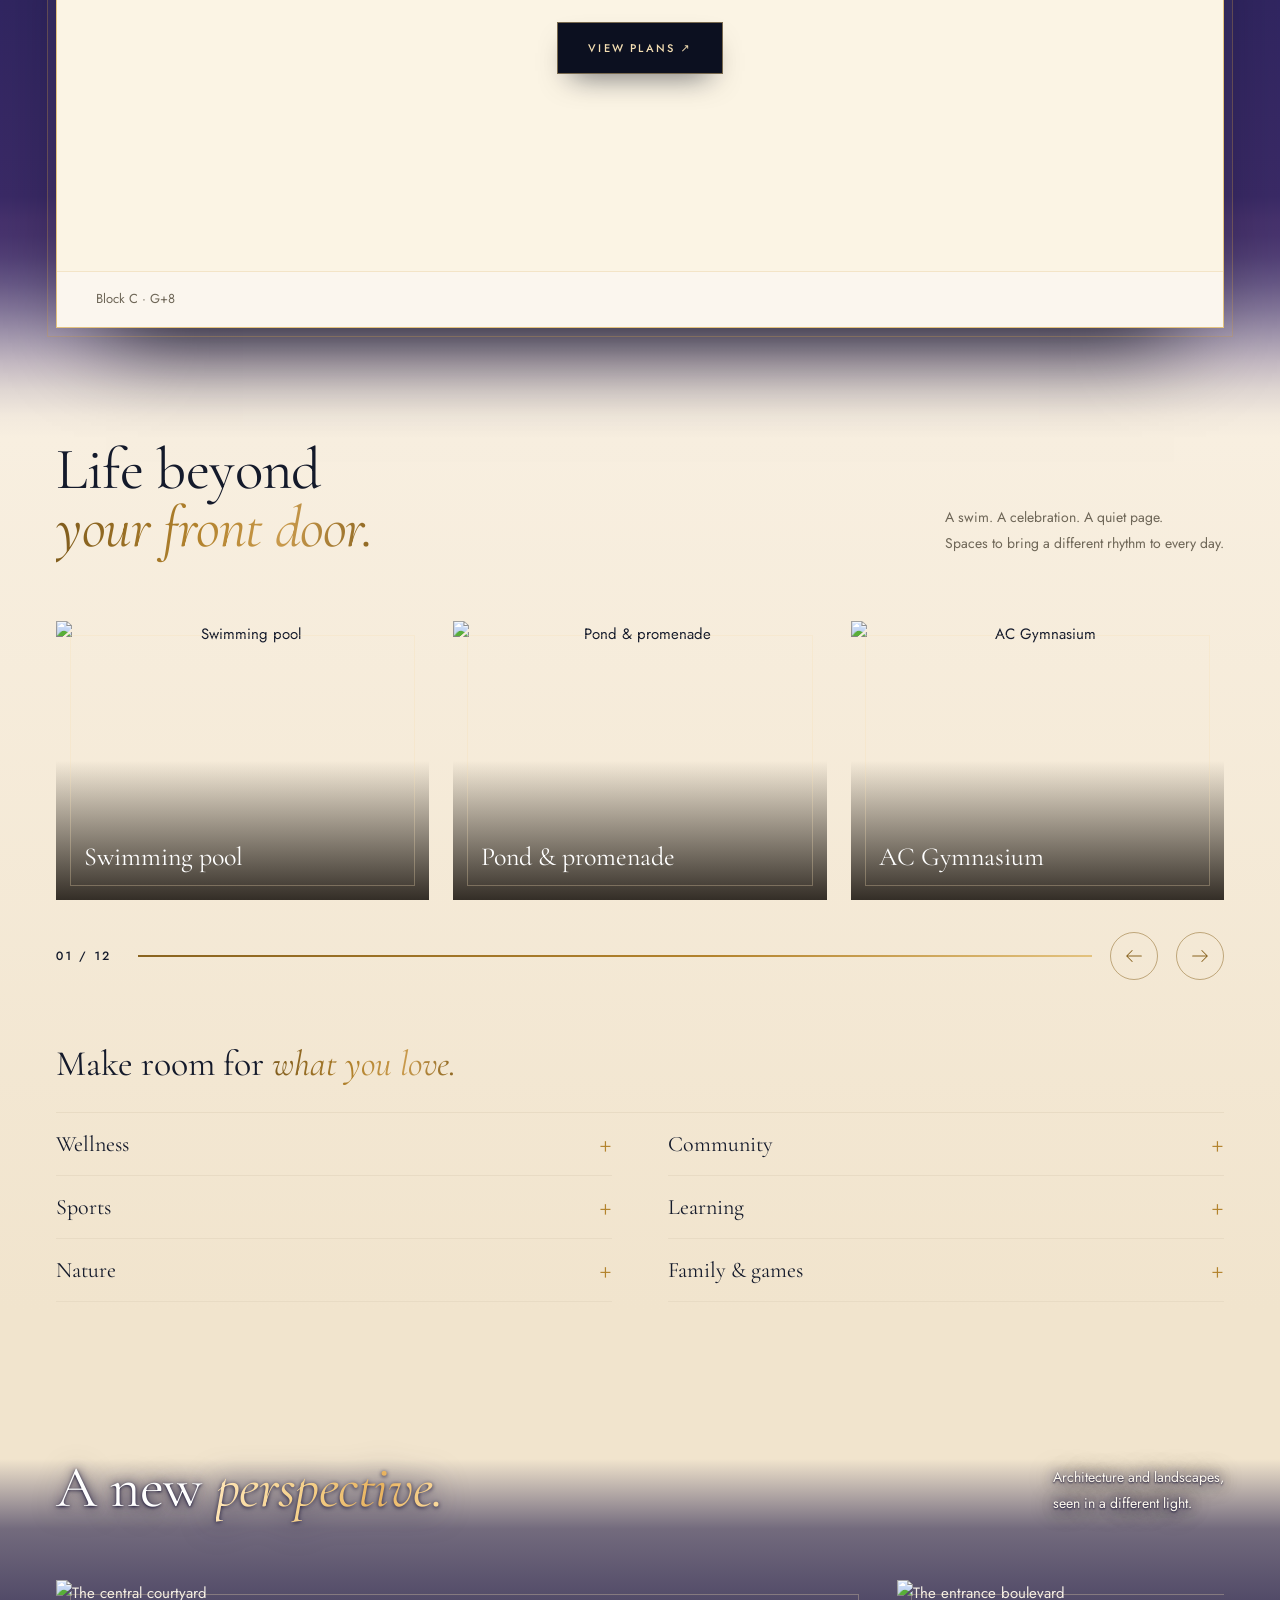
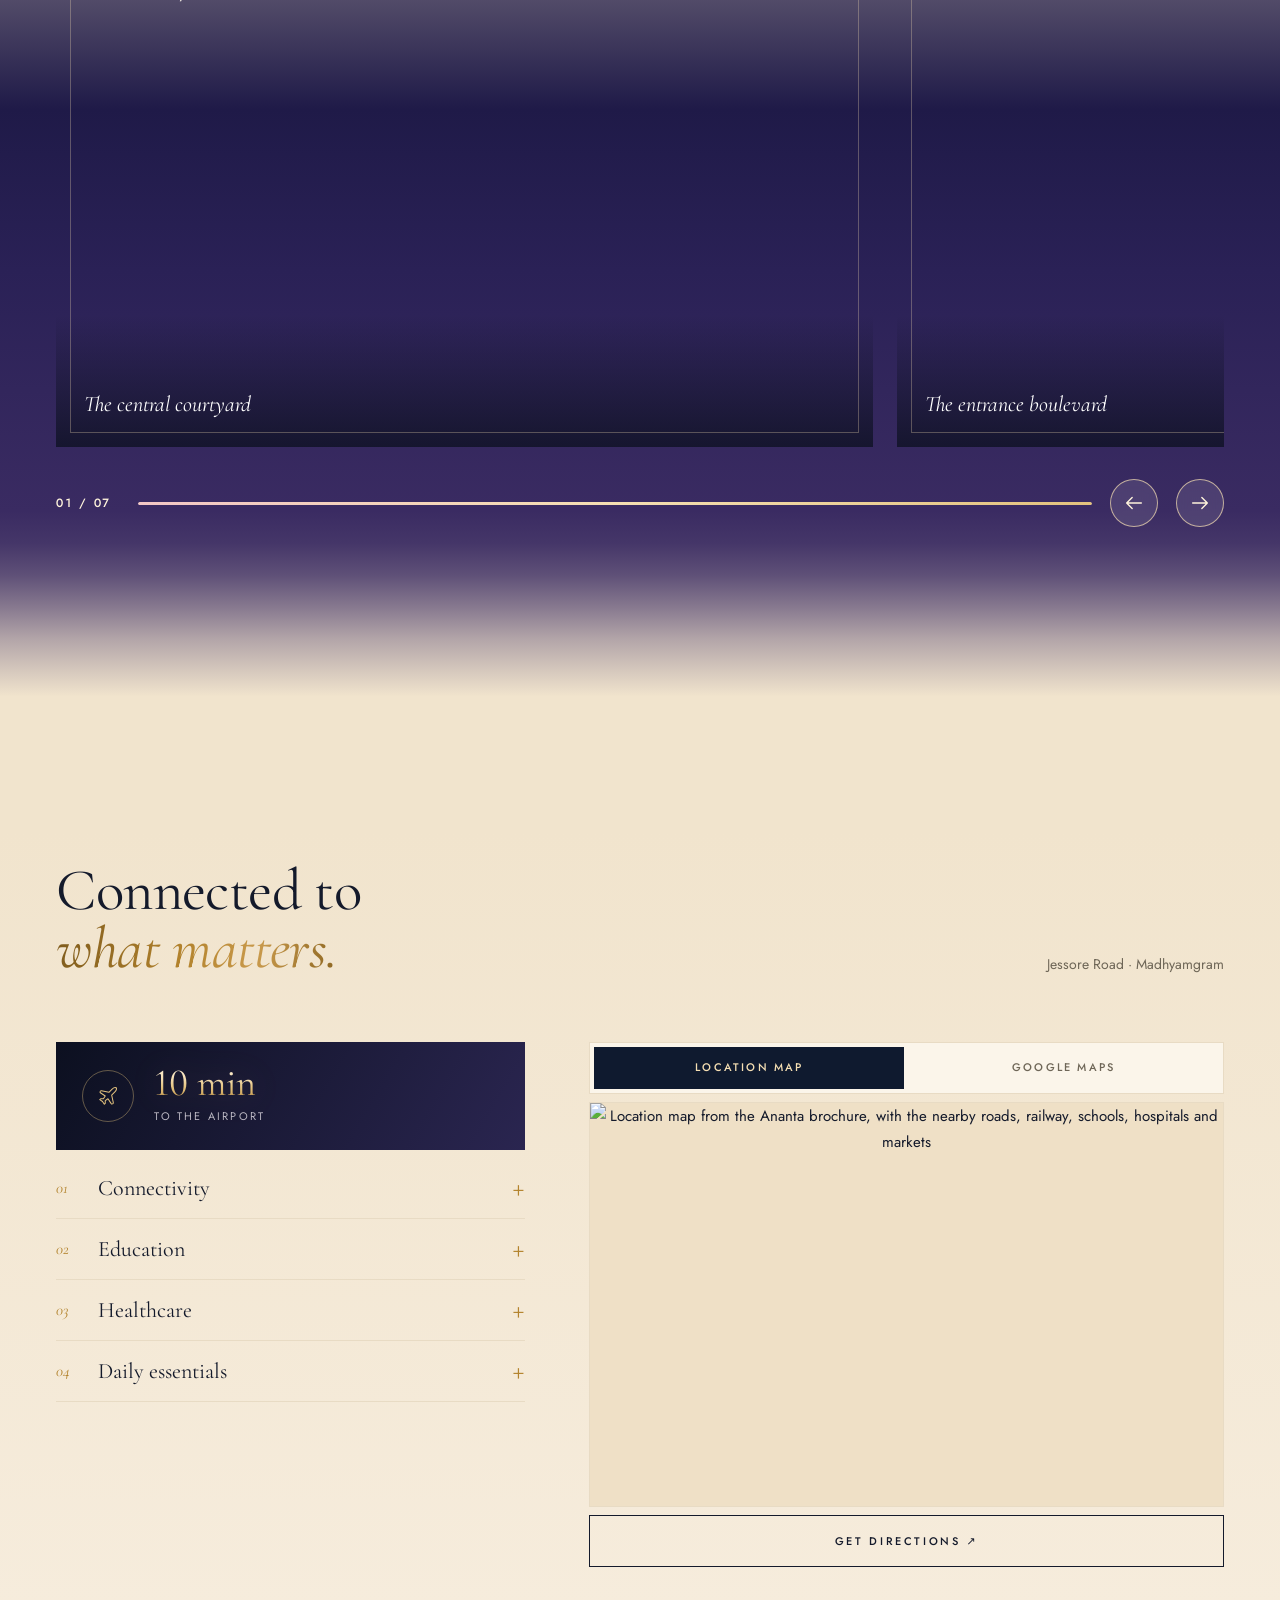
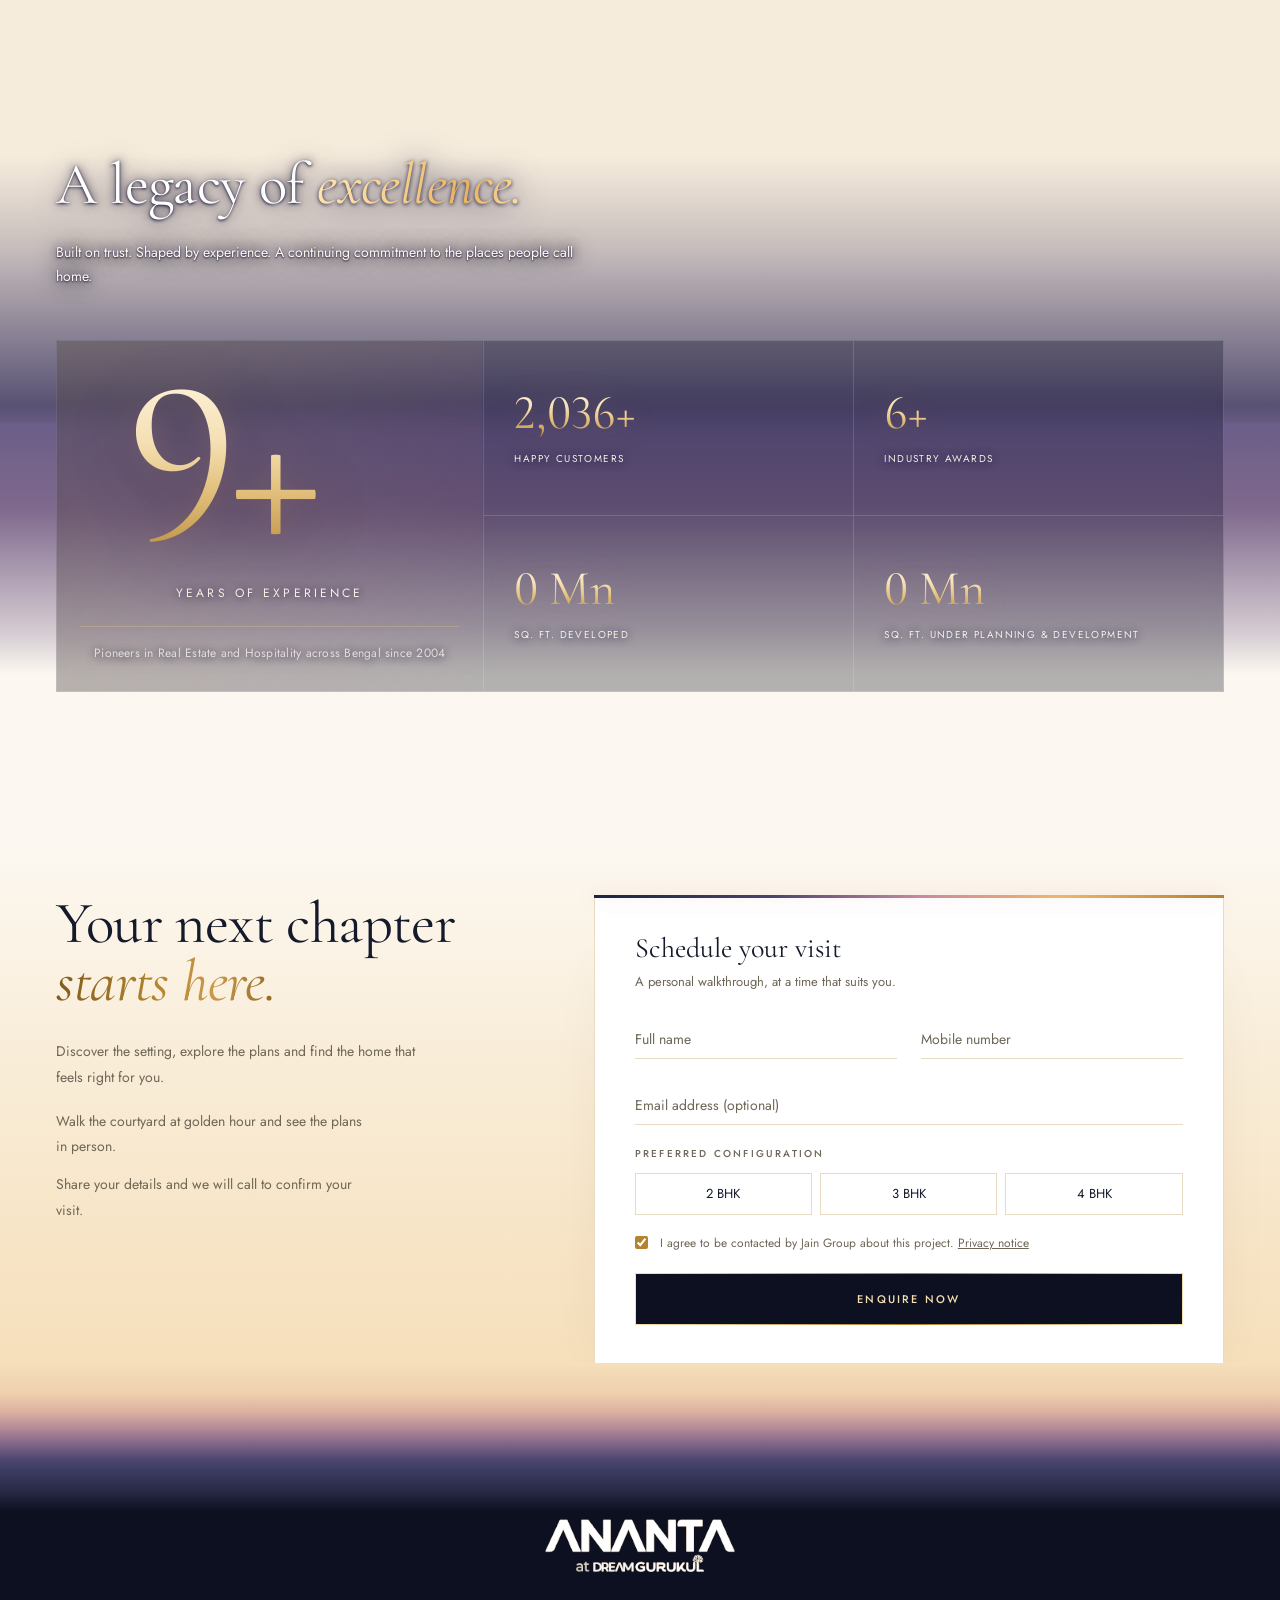
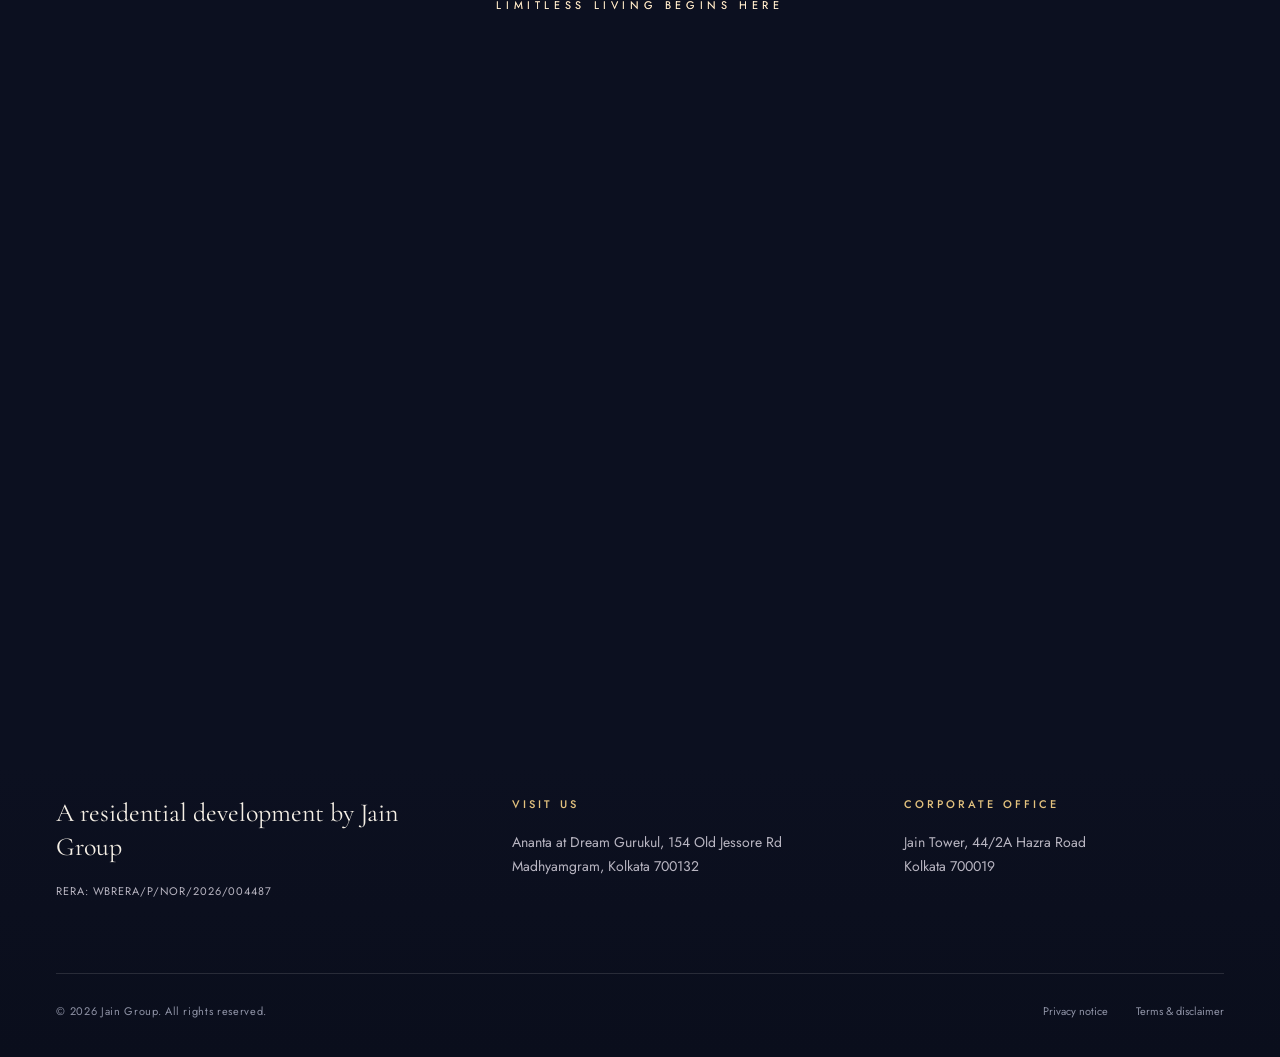
==== commit b31b16e5: "Photos appear fast: on-screen photos load first, the rest warm in the background two at a time; sect" ====
--- a/index.html
+++ b/index.html
@@ -513,13 +513,18 @@
     </form></dialog>
 <a class="wa-float" href="https://wa.me/919830029156?text=I%20am%20interested%20in%20Ananta" target="_blank" rel="noopener" aria-label="Chat with us on WhatsApp"><svg viewBox="0 0 24 24" width="26" height="26" fill="currentColor" aria-hidden="true"><path d="M17.472 14.382c-.297-.149-1.758-.867-2.03-.967-.273-.099-.471-.148-.67.15-.197.297-.767.966-.94 1.164-.173.199-.347.223-.644.075-.297-.15-1.255-.463-2.39-1.475-.883-.788-1.48-1.761-1.653-2.059-.173-.297-.018-.458.13-.606.134-.133.298-.347.446-.52.149-.174.198-.298.298-.497.099-.198.05-.371-.025-.52-.075-.149-.669-1.612-.916-2.207-.242-.579-.487-.5-.669-.51-.173-.008-.371-.01-.57-.01-.198 0-.52.074-.792.372-.272.297-1.04 1.016-1.04 2.479 0 1.462 1.065 2.875 1.213 3.074.149.198 2.096 3.2 5.077 4.487.709.306 1.262.489 1.694.625.712.227 1.36.195 1.871.118.571-.085 1.758-.719 2.006-1.413.248-.694.248-1.289.173-1.413-.074-.124-.272-.198-.57-.347m-5.421 7.403h-.004a9.87 9.87 0 01-5.031-1.378l-.361-.214-3.741.982.998-3.648-.235-.374a9.86 9.86 0 01-1.51-5.26c.001-5.45 4.436-9.884 9.888-9.884 2.64 0 5.122 1.03 6.988 2.898a9.825 9.825 0 012.893 6.994c-.003 5.45-4.437 9.884-9.885 9.884m8.413-18.297A11.815 11.815 0 0012.05 0C5.495 0 .16 5.335.157 11.892c0 2.096.547 4.142 1.588 5.945L.057 24l6.305-1.654a11.882 11.882 0 005.683 1.448h.005c6.554 0 11.89-5.335 11.893-11.893a11.821 11.821 0 00-3.48-8.413z"/></svg></a>
 <nav class="mobile-actions" aria-label="Quick contact"><a href="#enquiry">Enquire now ↗</a><a href="tel:+917353150777" aria-label="Call +91 73531 50777"><span class="call-icon" aria-hidden="true"><svg viewBox="0 0 24 24" width="11" height="11" fill="currentColor" aria-hidden="true"><path d="M6.6 10.8a15.1 15.1 0 0 0 6.6 6.6l2.2-2.2a1 1 0 0 1 1-.25 11.4 11.4 0 0 0 3.6.57 1 1 0 0 1 1 1V20a1 1 0 0 1-1 1A17 17 0 0 1 3 4a1 1 0 0 1 1-1h3.5a1 1 0 0 1 1 1c0 1.25.2 2.45.57 3.57a1 1 0 0 1-.25 1z"/></svg></span>Call now</a></nav>
-<!-- Photos: the first screen loads first, then every photo further down starts downloading straight away (before the
-     visitor scrolls to it), so nothing waits on the hero and nothing pops in late. A fast scroller triggers them sooner. -->
-<script>(function(){var els=document.querySelectorAll('.overview,.highlights,.gallery-section,.legacy,.horizon-strip'),done=false;
+<!-- Photos: what is on or near the screen always loads first (the browser's own lazy loading, plus section backgrounds
+     switched on well before they scroll into view). Once the first screen is ready, the remaining photos are fetched
+     quietly in the background two at a time, in page order, so they are already there when the visitor arrives but
+     never queue in front of the photo being looked at. -->
+<script>(function(){var els=document.querySelectorAll('.overview,.highlights,.gallery-section,.legacy,.horizon-strip');
 function on(el){el.classList.add('bg-on')}
-function all(){if(done)return;done=true;els.forEach(on);document.querySelectorAll('img[loading="lazy"]').forEach(function(i){i.loading='eager'})}
-if('IntersectionObserver' in window){var io=new IntersectionObserver(function(es){es.forEach(function(e){if(e.isIntersecting){on(e.target);io.unobserve(e.target)}})},{rootMargin:'1500px 0px'});els.forEach(function(el){io.observe(el)})}else all();
-function soon(){setTimeout(all,200)}if(document.readyState==='complete')soon();else addEventListener('load',soon);addEventListener('scroll',all,{once:true,passive:true})})();</script>
+if('IntersectionObserver' in window){var io=new IntersectionObserver(function(es){es.forEach(function(e){if(e.isIntersecting){on(e.target);io.unobserve(e.target)}})},{rootMargin:'1800px 0px'});els.forEach(function(el){io.observe(el)})}else els.forEach(on);
+var started=false;function warm(){if(started)return;started=true;
+ var q=['assets/images/web/sky-courtyard.webp'];document.querySelectorAll('img[loading="lazy"]').forEach(function(i){var s=i.getAttribute('src');if(s&&q.indexOf(s)<0)q.push(s)});
+ q.push('assets/images/web/ga-boulevard.webp','assets/images/web/ga-aerial.webp','assets/images/curated/horizon.webp');
+ function next(){var s=q.shift();if(!s)return;var im=new Image();im.decoding='async';im.onload=im.onerror=next;im.src=s}next();next()}
+function soon(){setTimeout(warm,300)}if(document.readyState==='complete')soon();else{addEventListener('load',soon);setTimeout(warm,2500)}})();</script>
 <script src="assets/js/lead-config.js"></script>
 <script src="assets/js/call-tracking.js" defer></script>
 <script src="assets/js/refined.js" defer></script>
--- a/assets/css/ananta.css
+++ b/assets/css/ananta.css
@@ -409,7 +409,8 @@
 :is(.portrait,.gallery-image,.amenity):hover::before{inset:10px;border-color:#f5dfb399}
 
 /* Reveal on scroll (only once JS confirms it can run) */
-.reveal-ready .reveal{opacity:0;transform:translateY(24px);filter:blur(6px);transition:opacity 1.2s var(--ease),transform 1.2s var(--ease),filter 1.2s var(--ease);transition-delay:var(--reveal-delay,0ms)}
+/* Quick, light fade-up: starts just before a section scrolls into view, so photos never look like they are loading */
+.reveal-ready .reveal{opacity:0;transform:translateY(14px);transition:opacity .5s var(--ease),transform .5s var(--ease);transition-delay:var(--reveal-delay,0ms)}
 .reveal-ready .reveal.is-in{opacity:1;transform:none;filter:none}
 /* The overview facts arrive quickly, one close behind another */
 .reveal-ready .project-facts>.reveal{transition-duration:.55s;transition-delay:calc(var(--reveal-delay,0ms) * .35)}
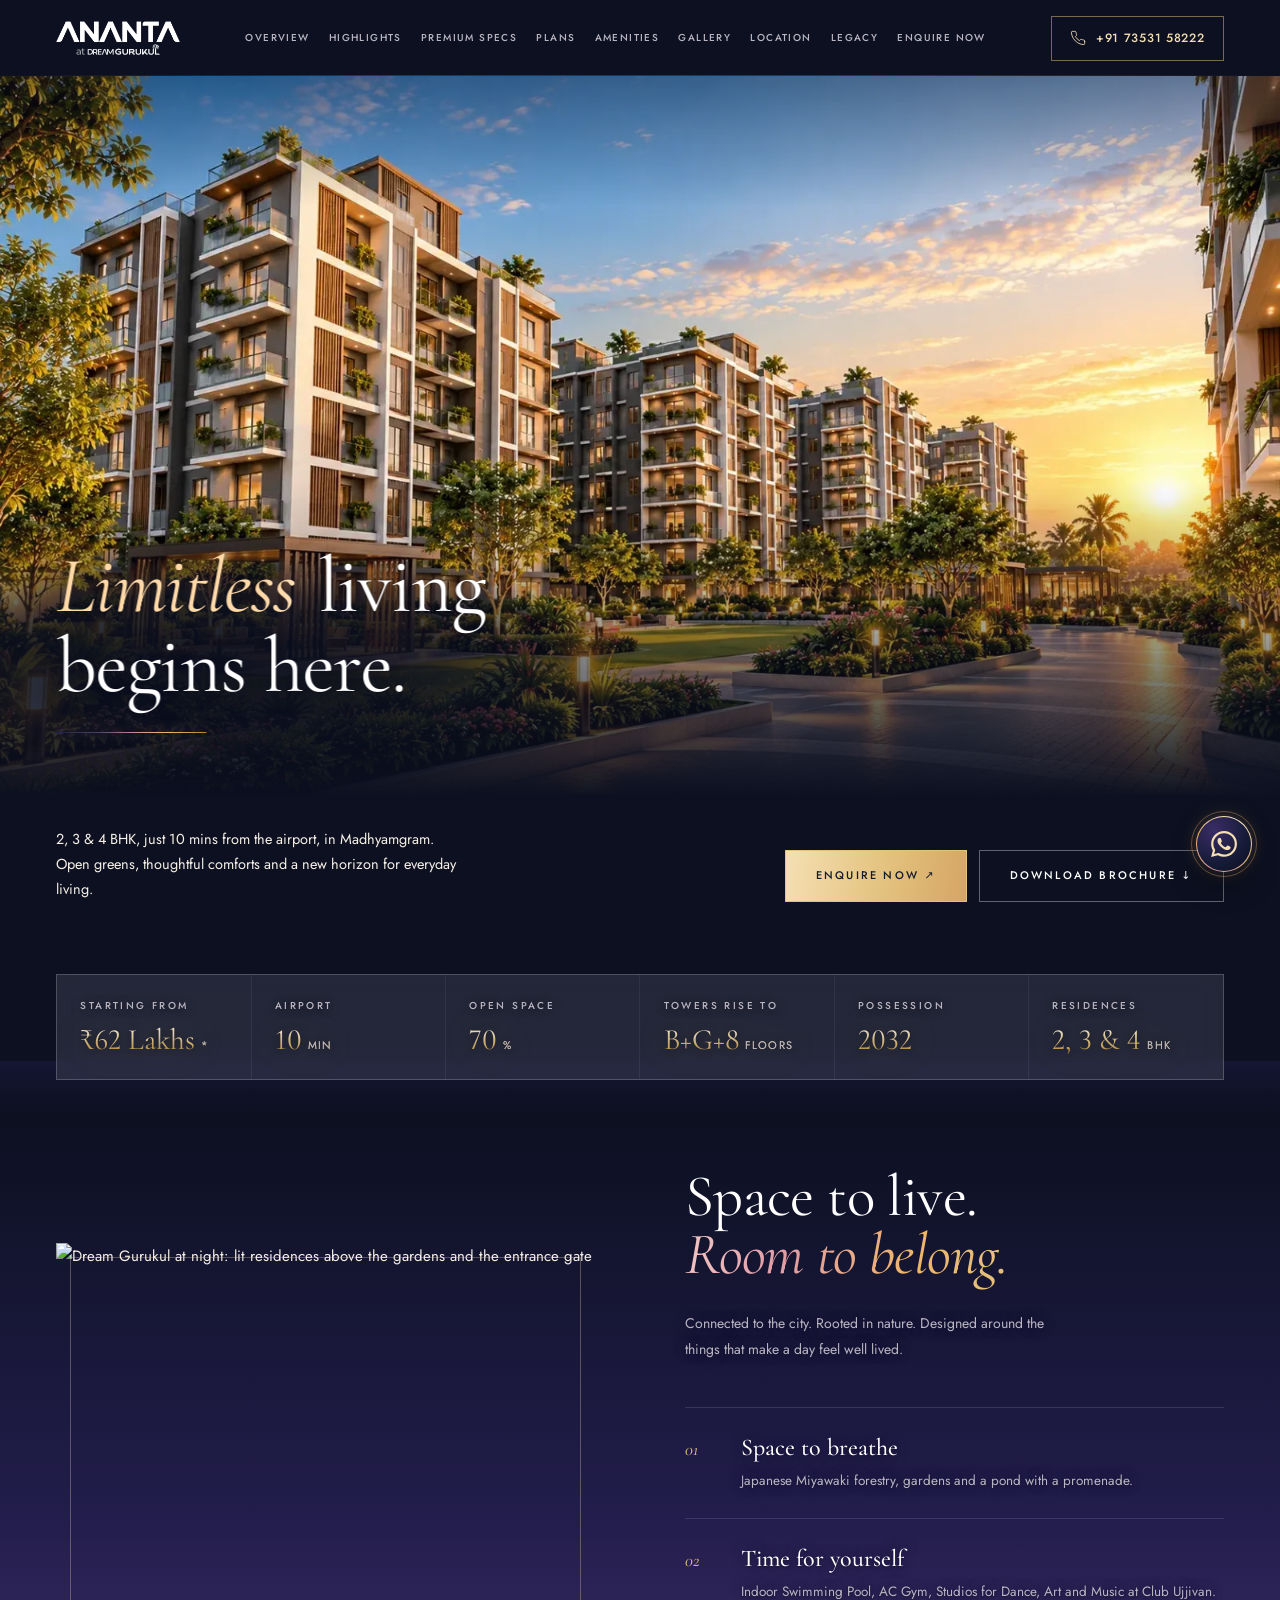
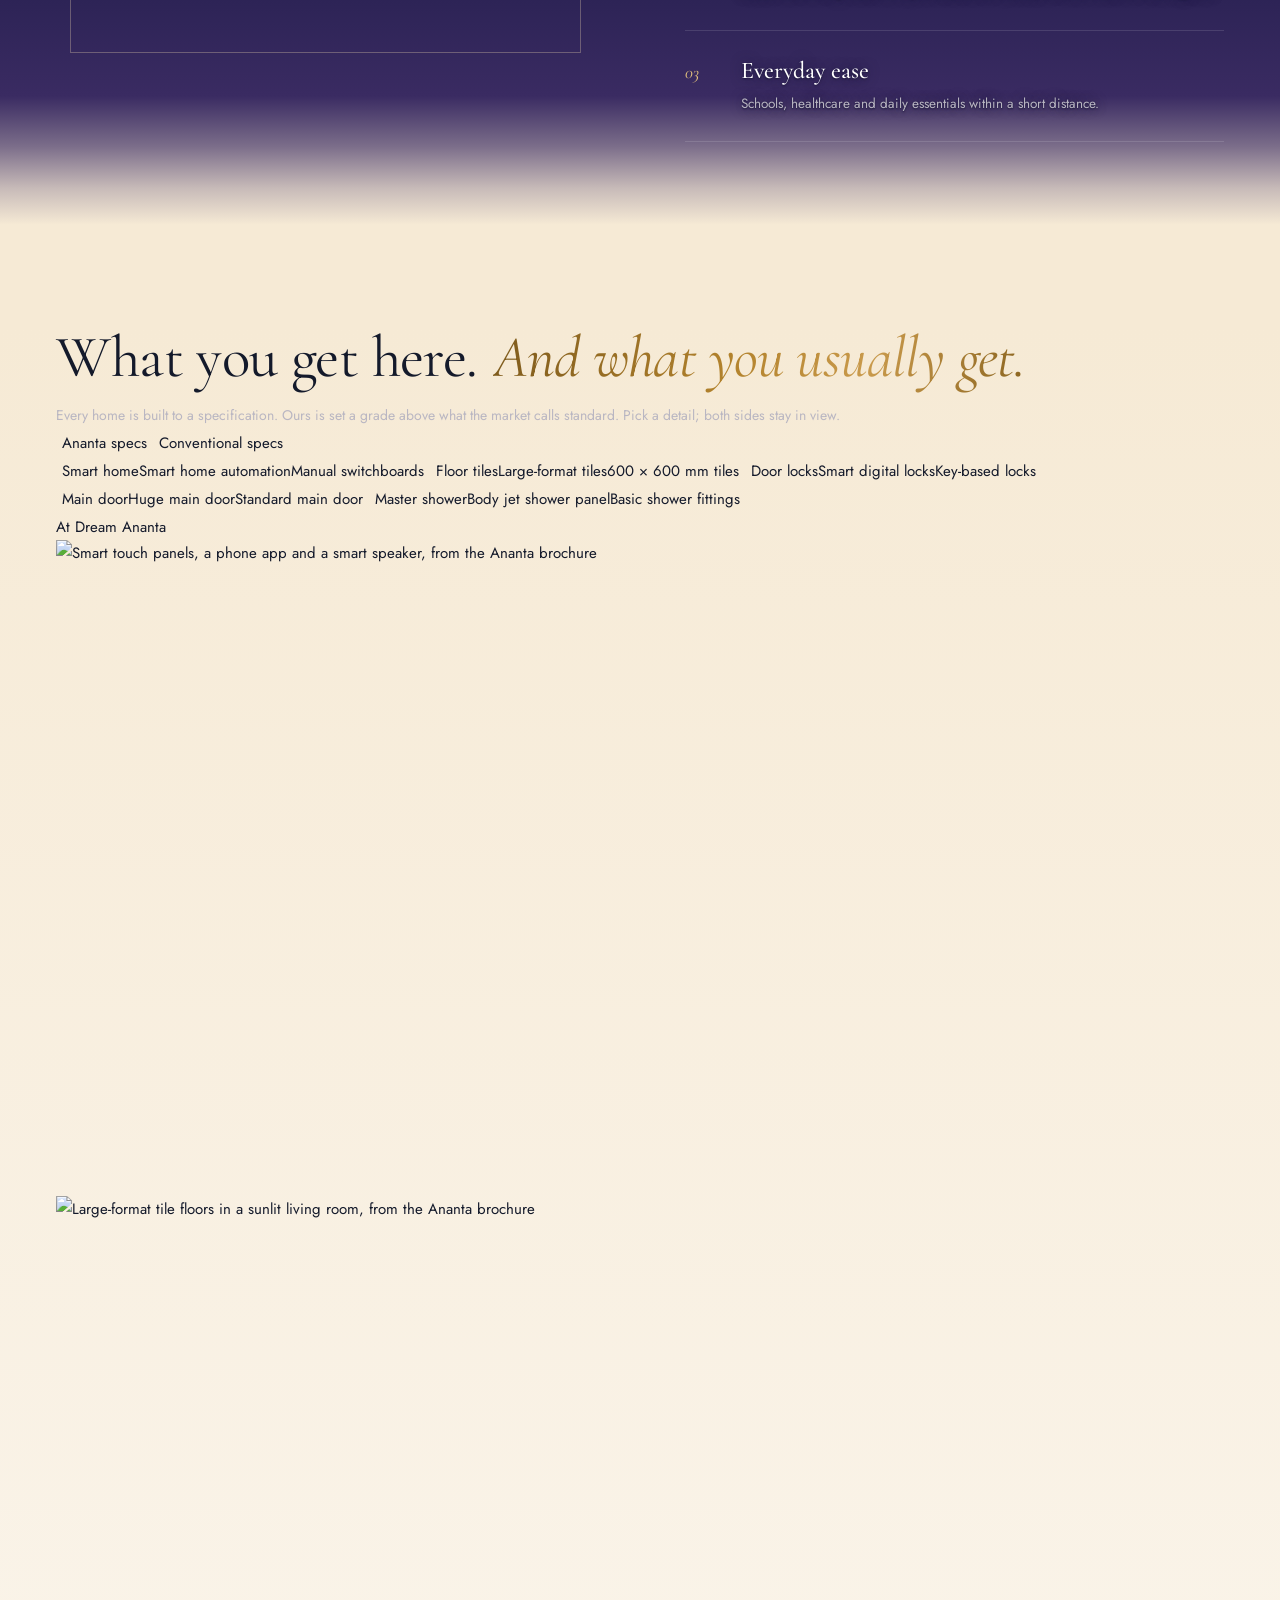
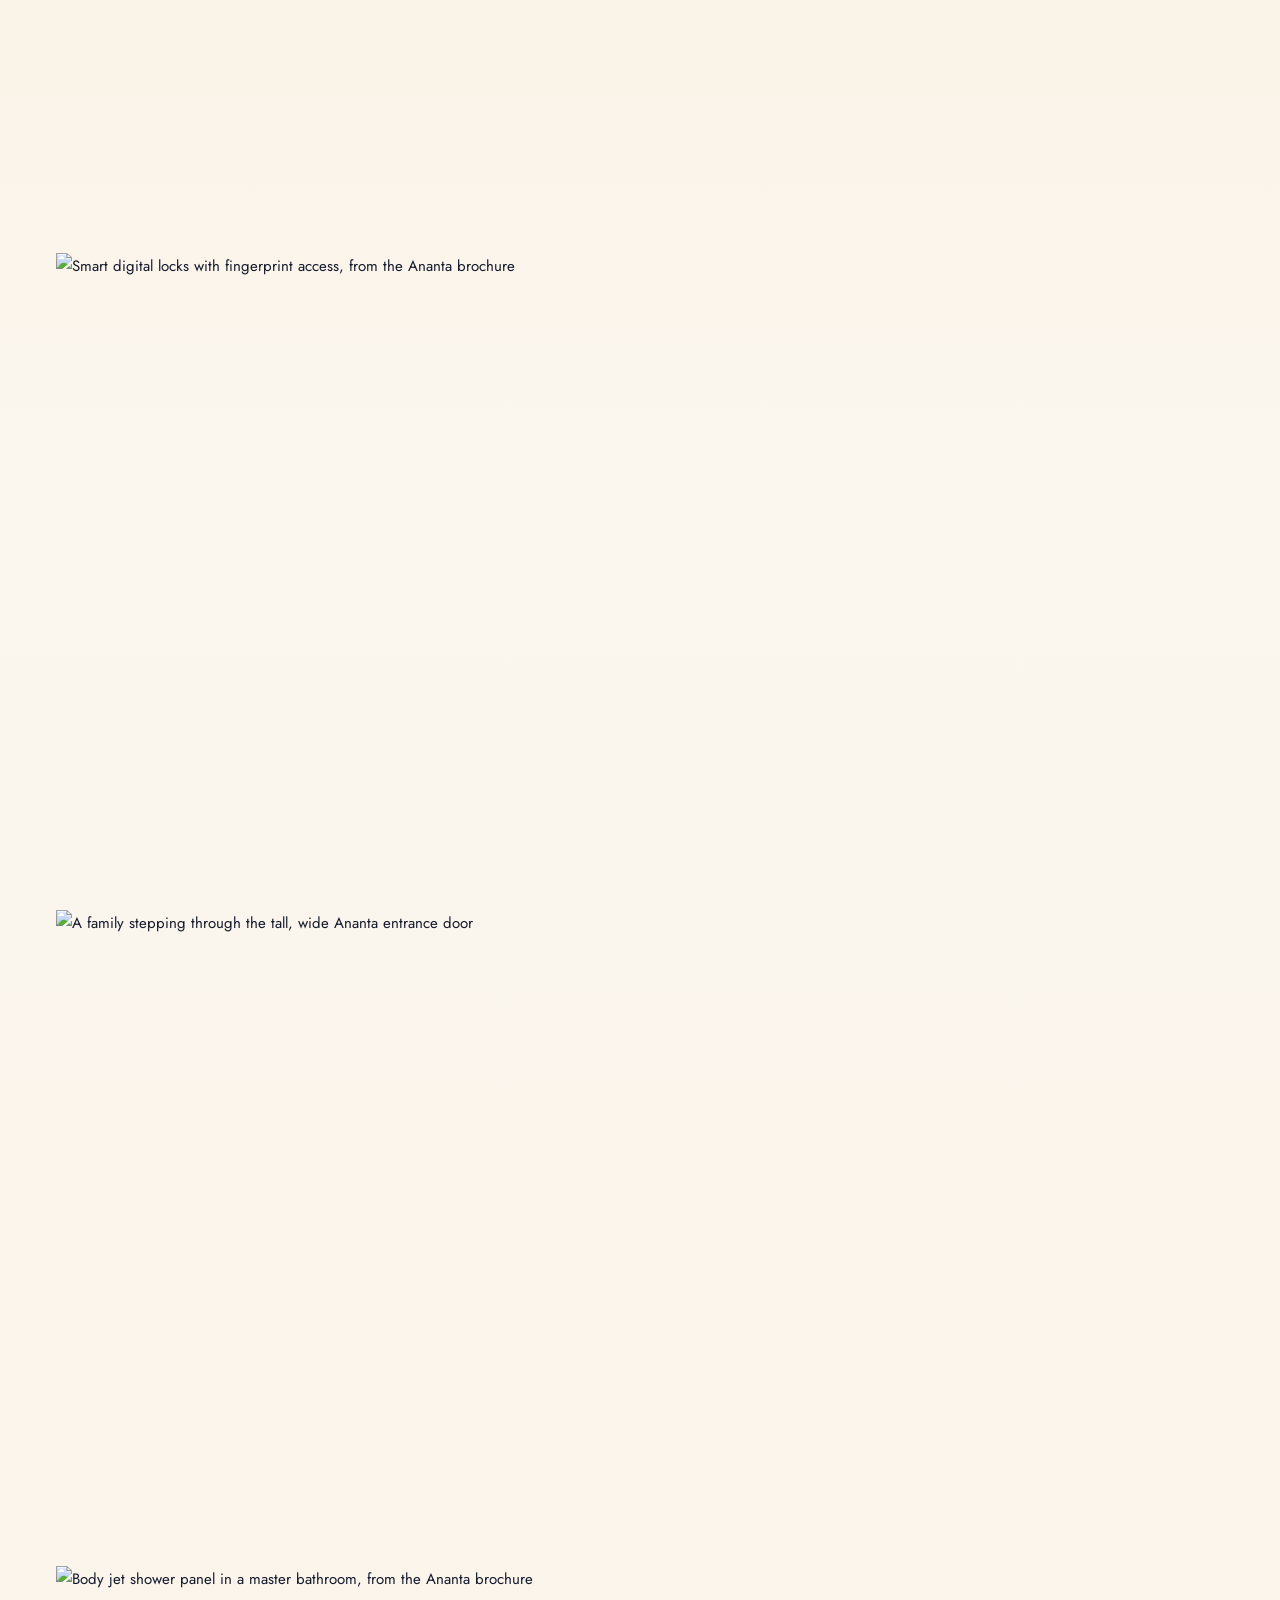
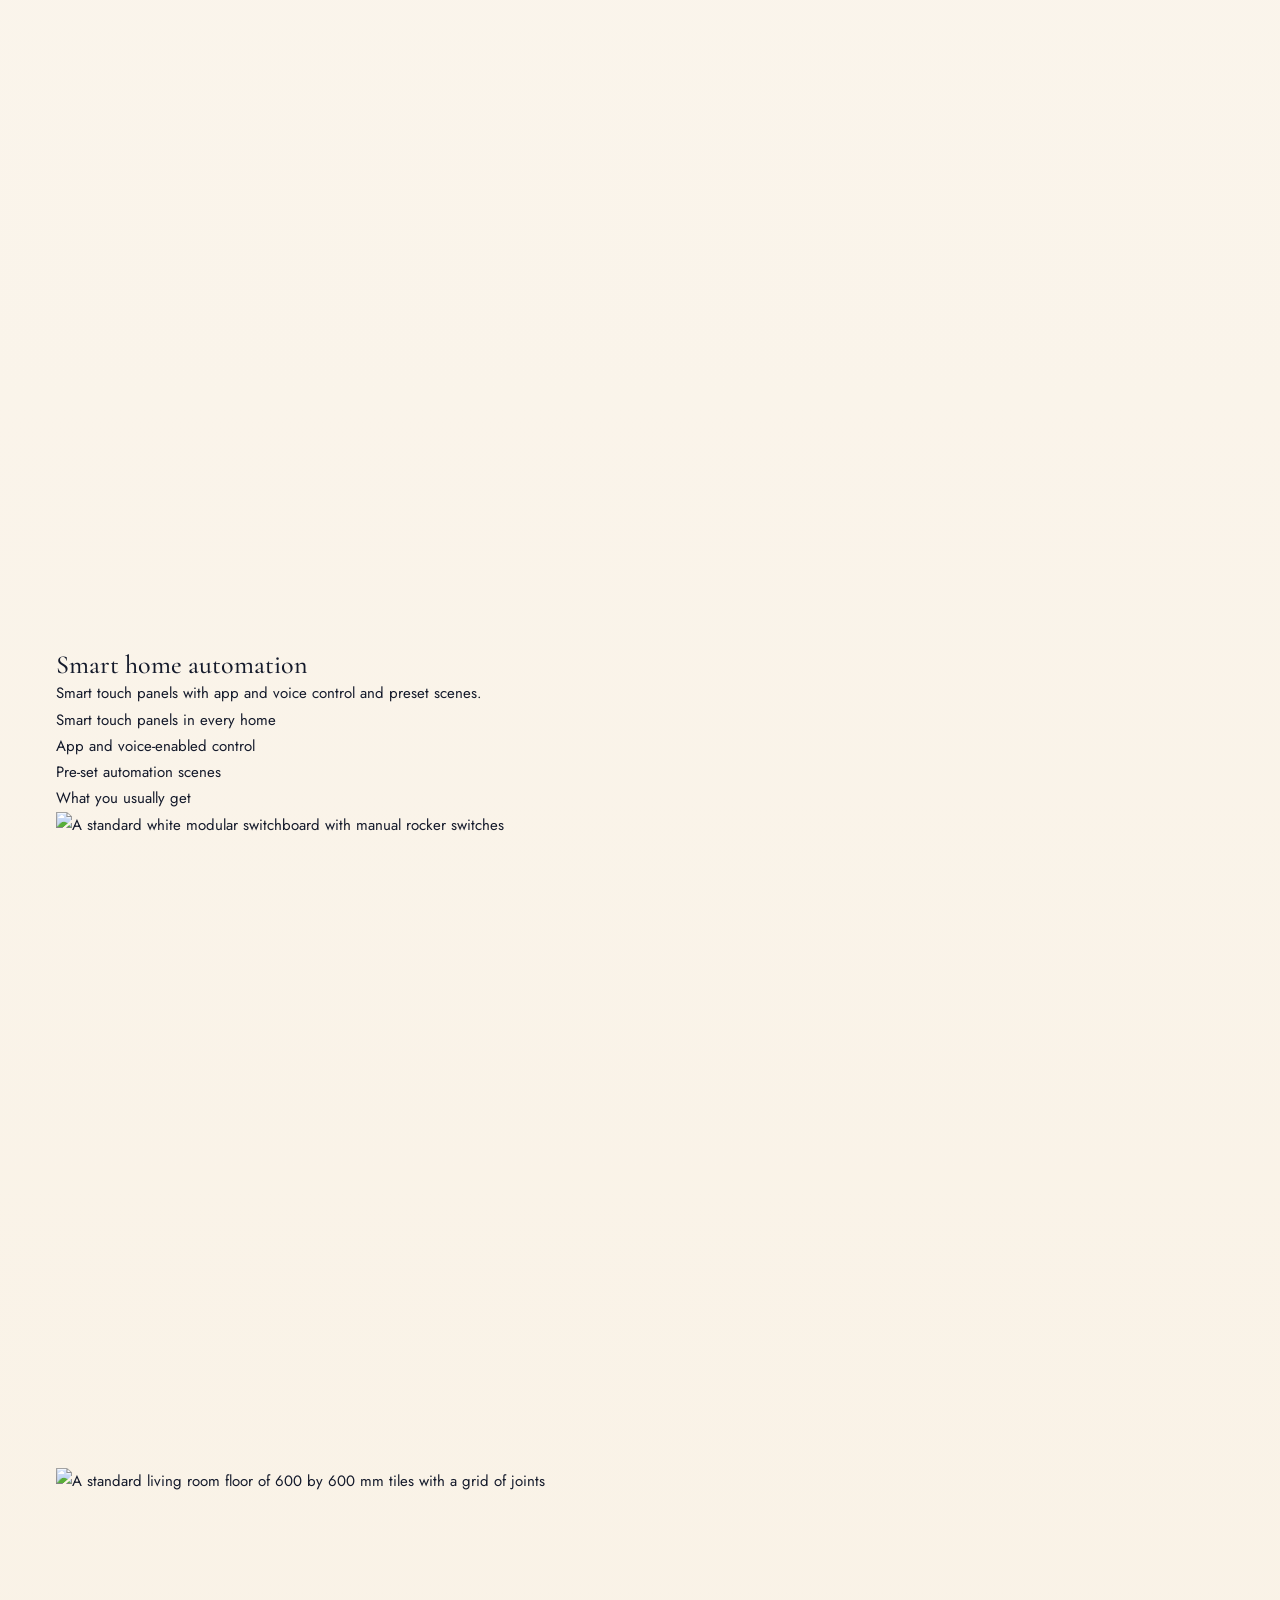
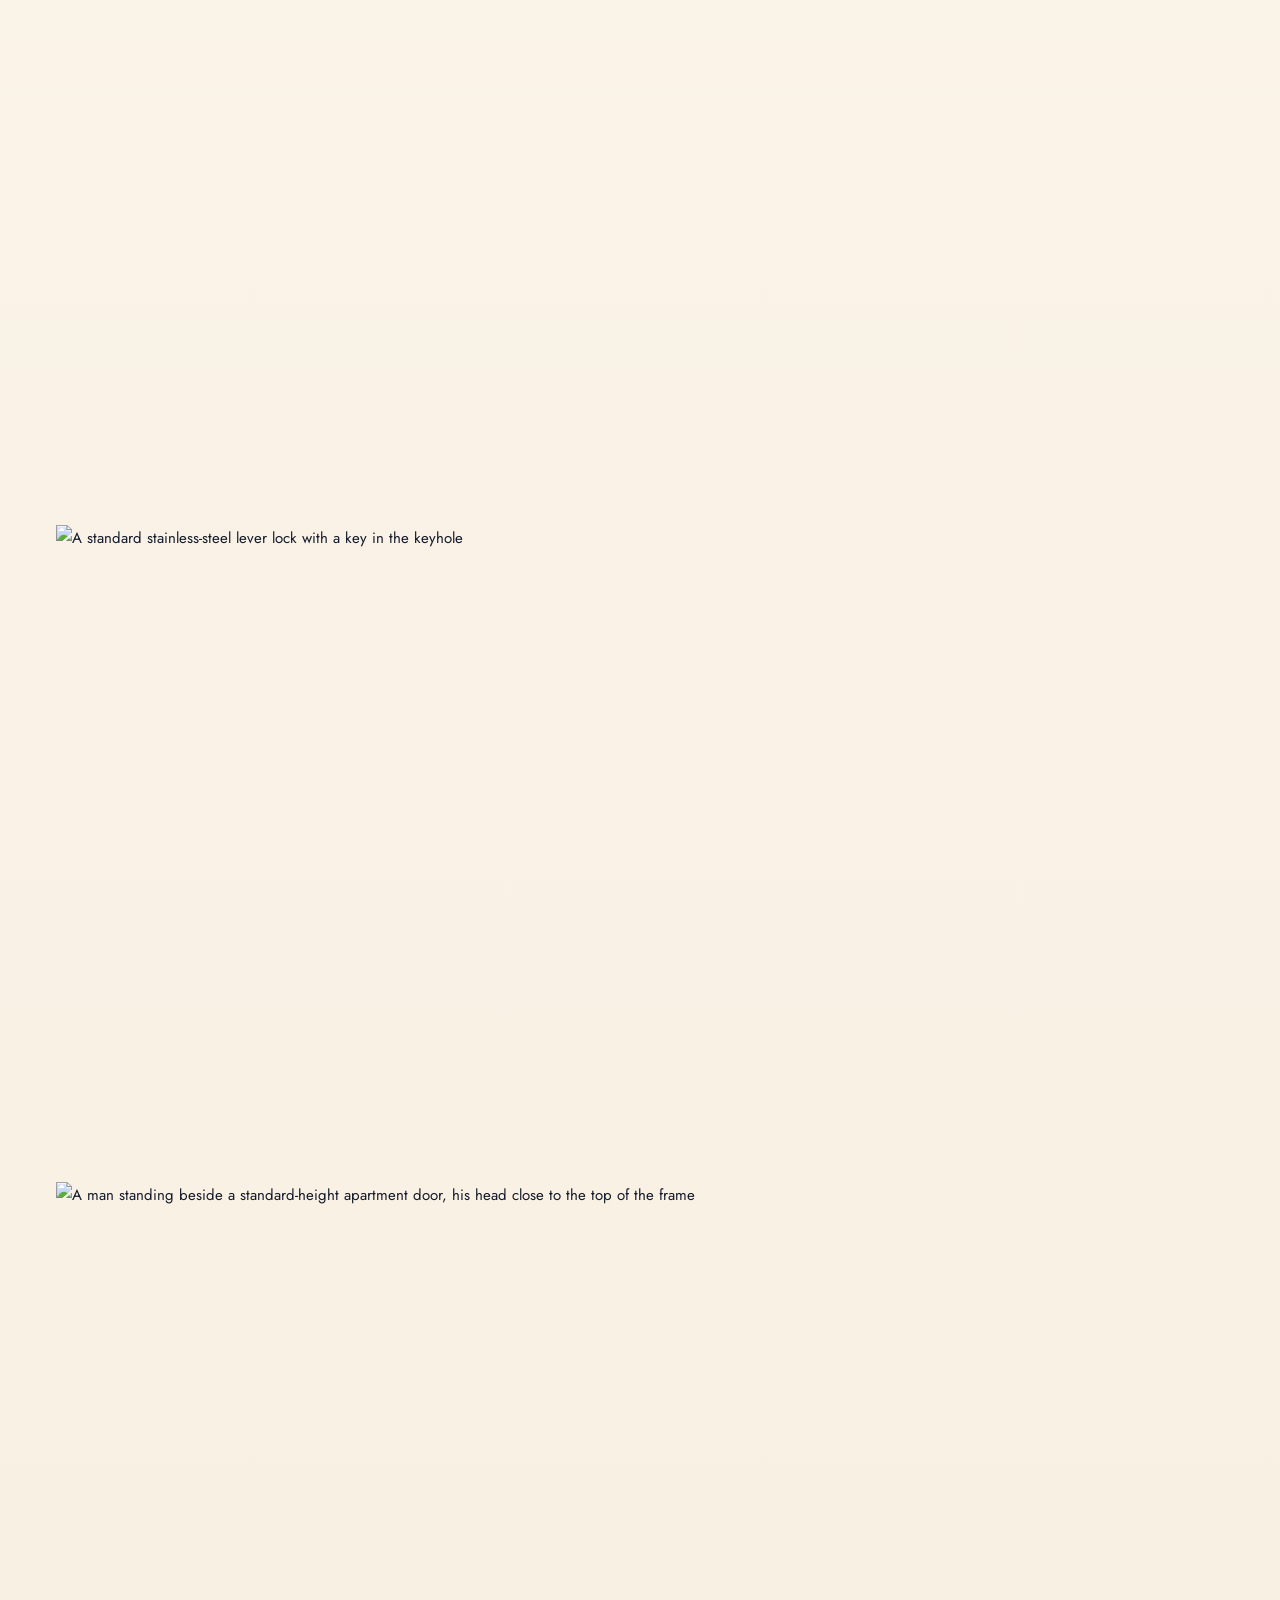
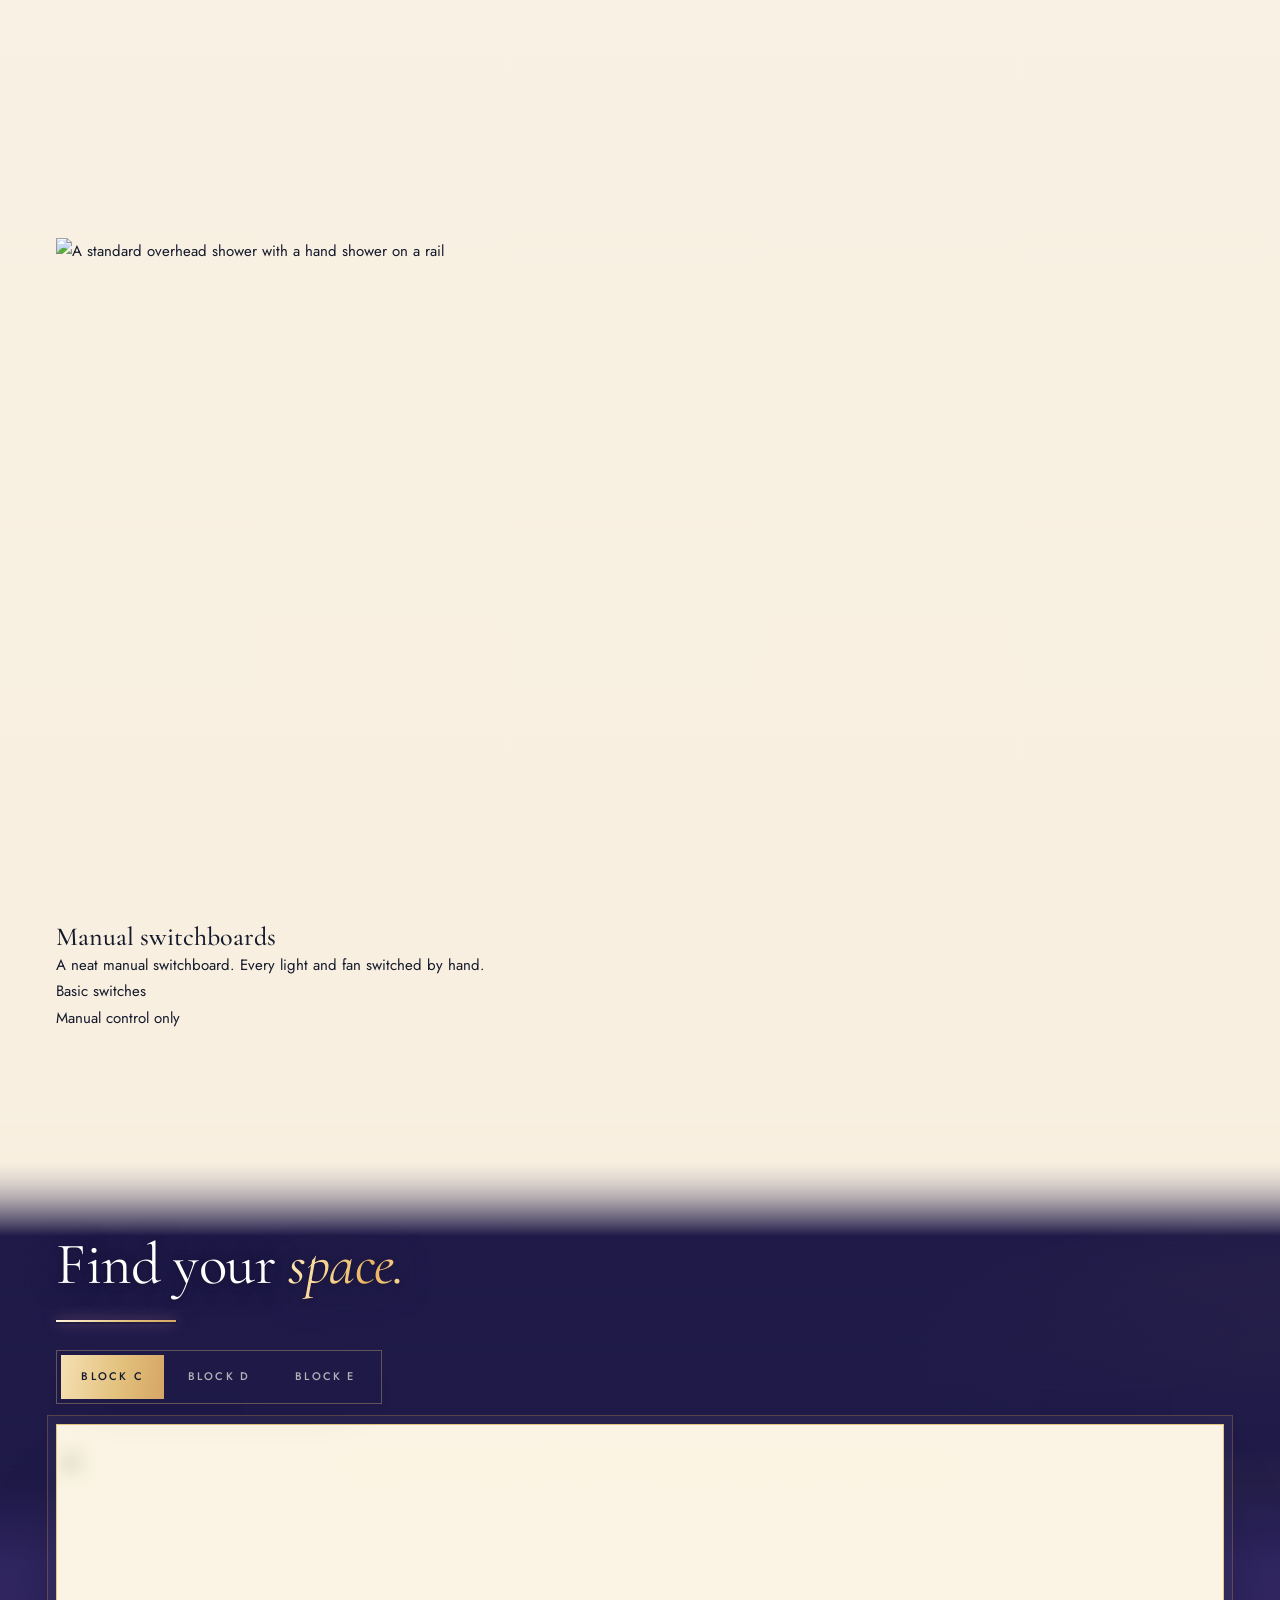
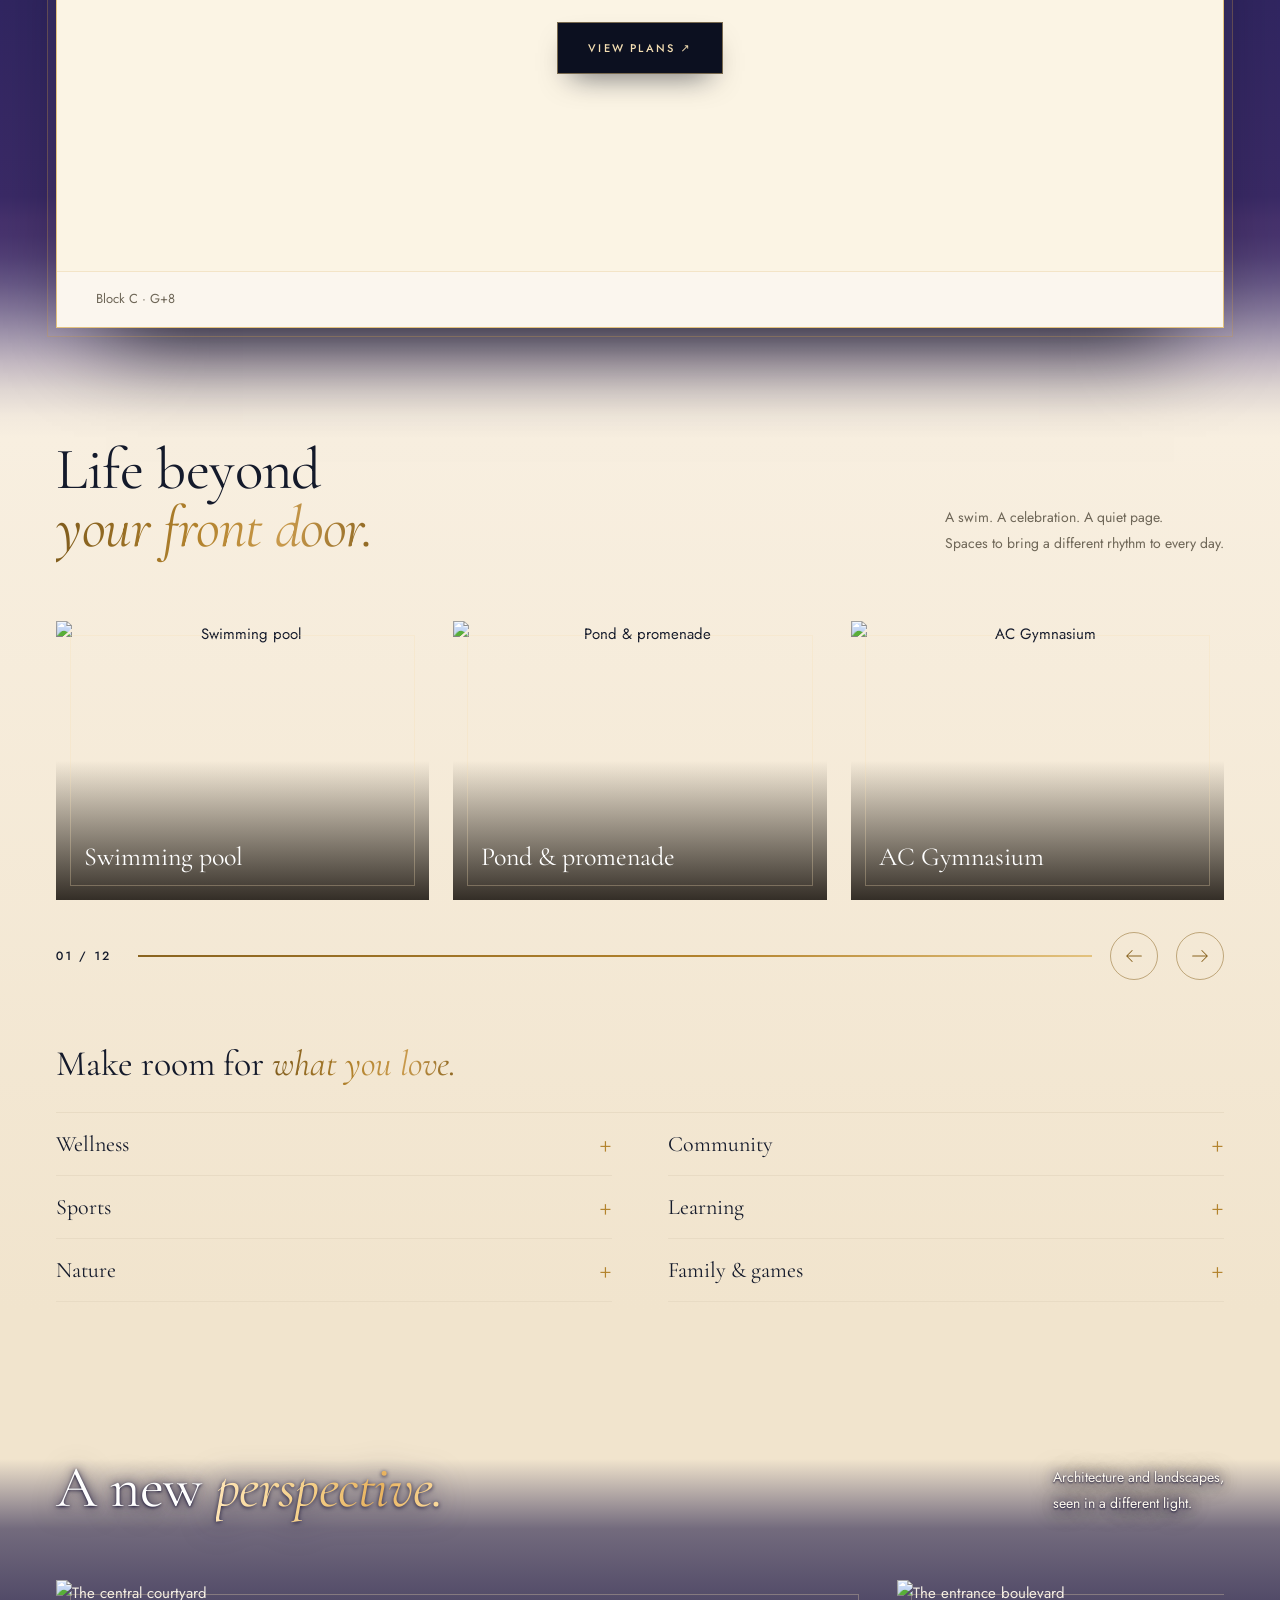
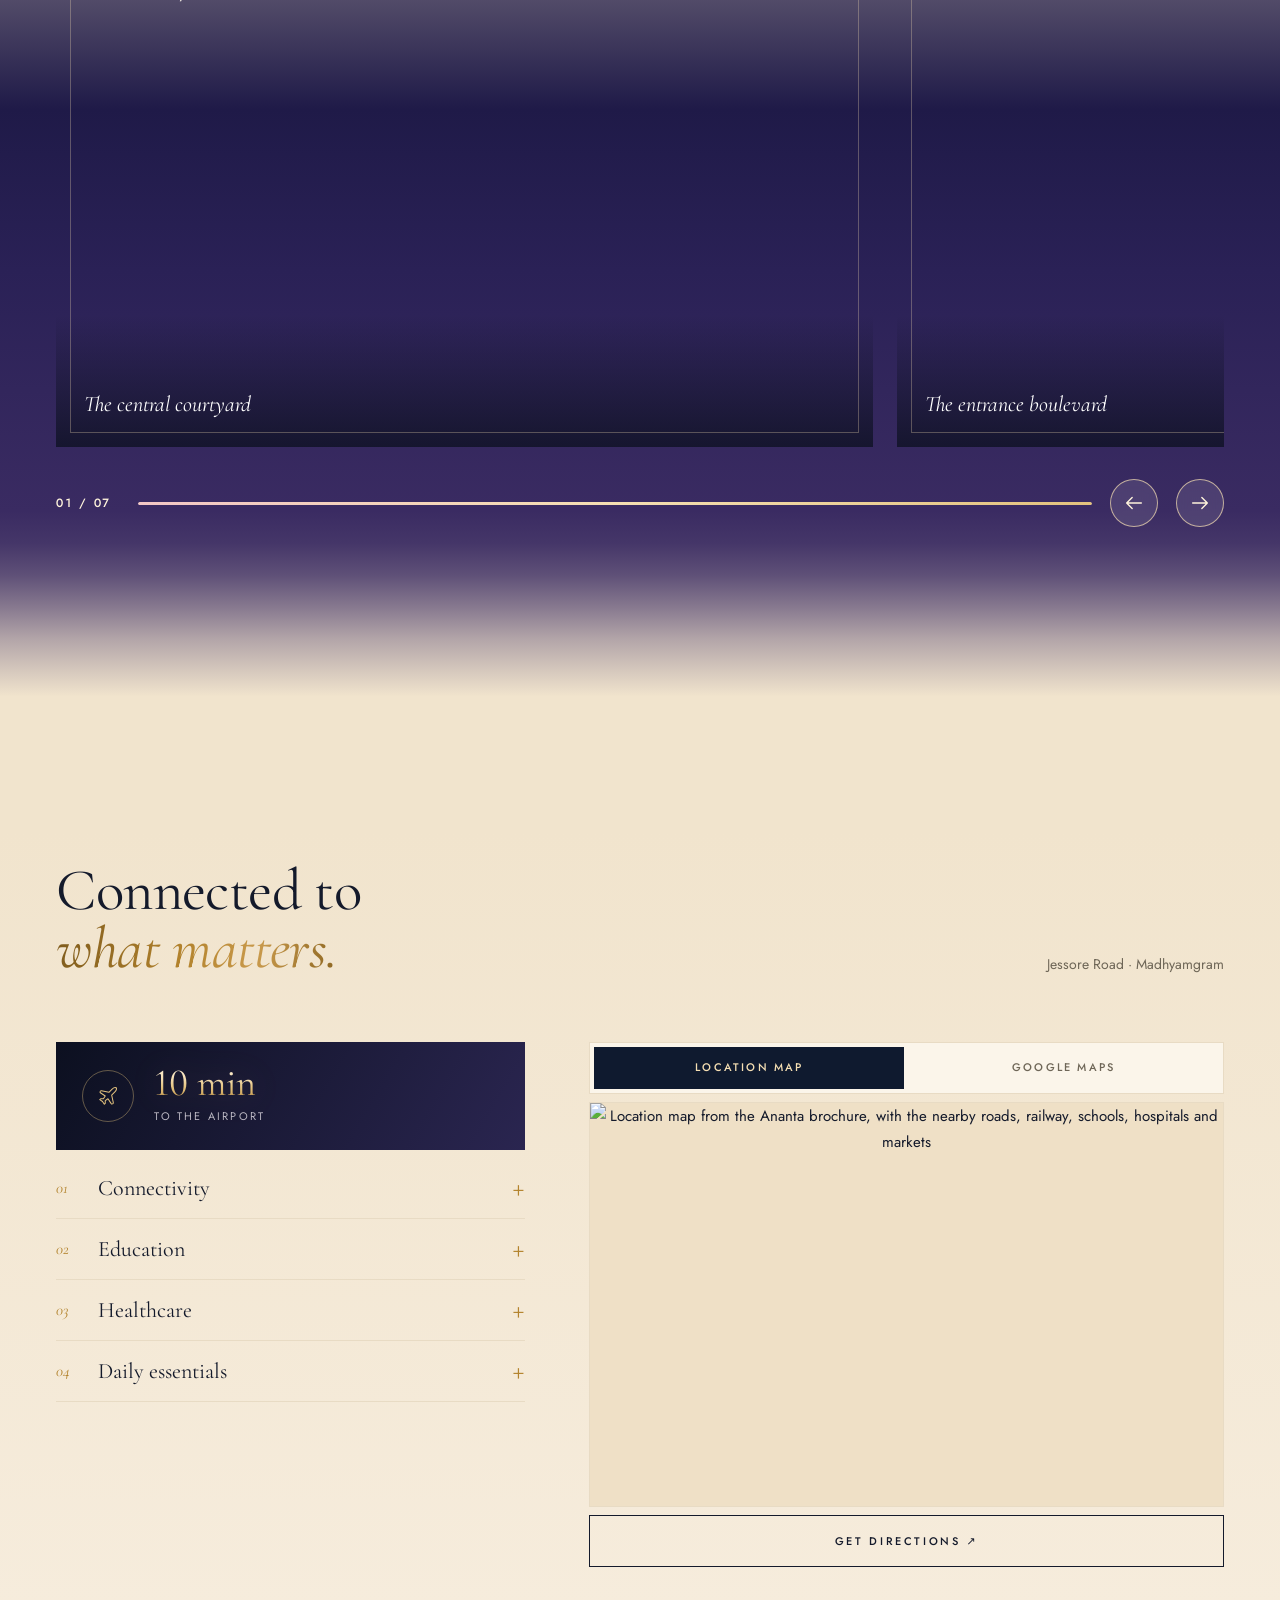
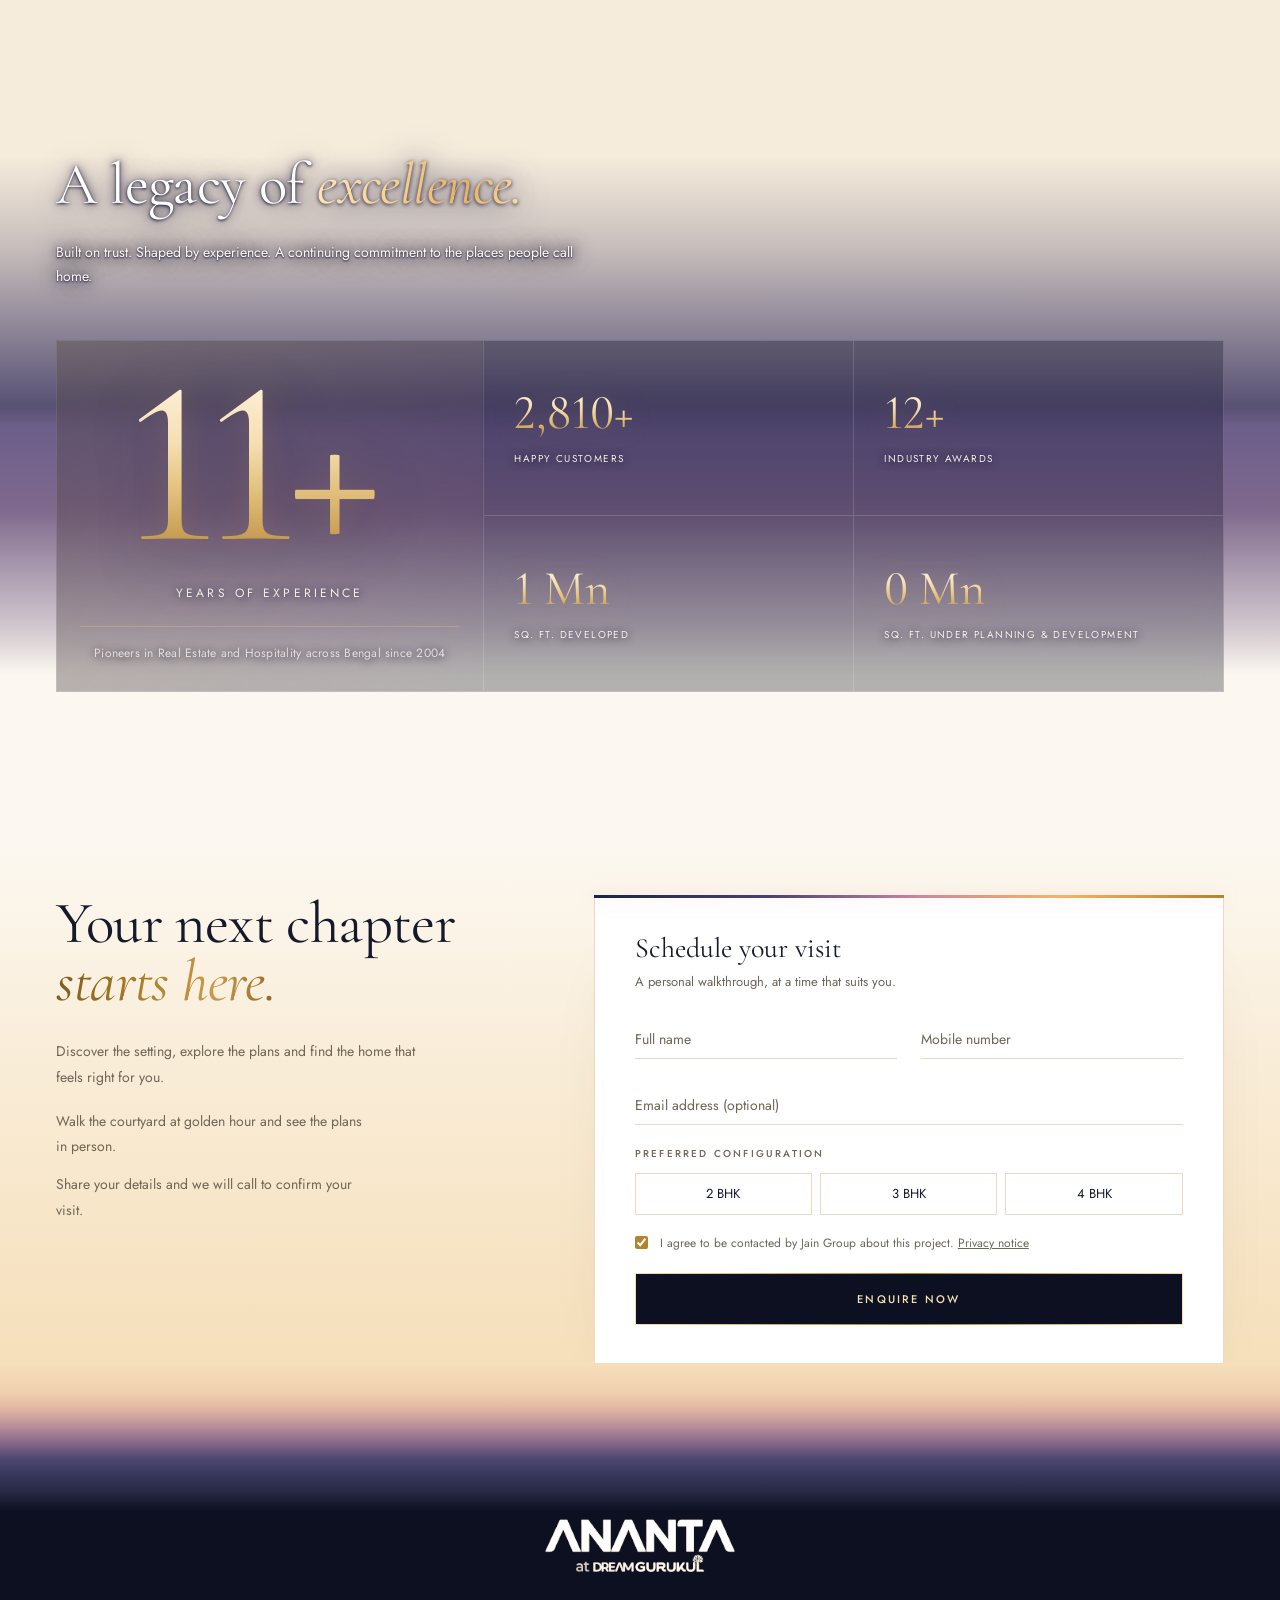
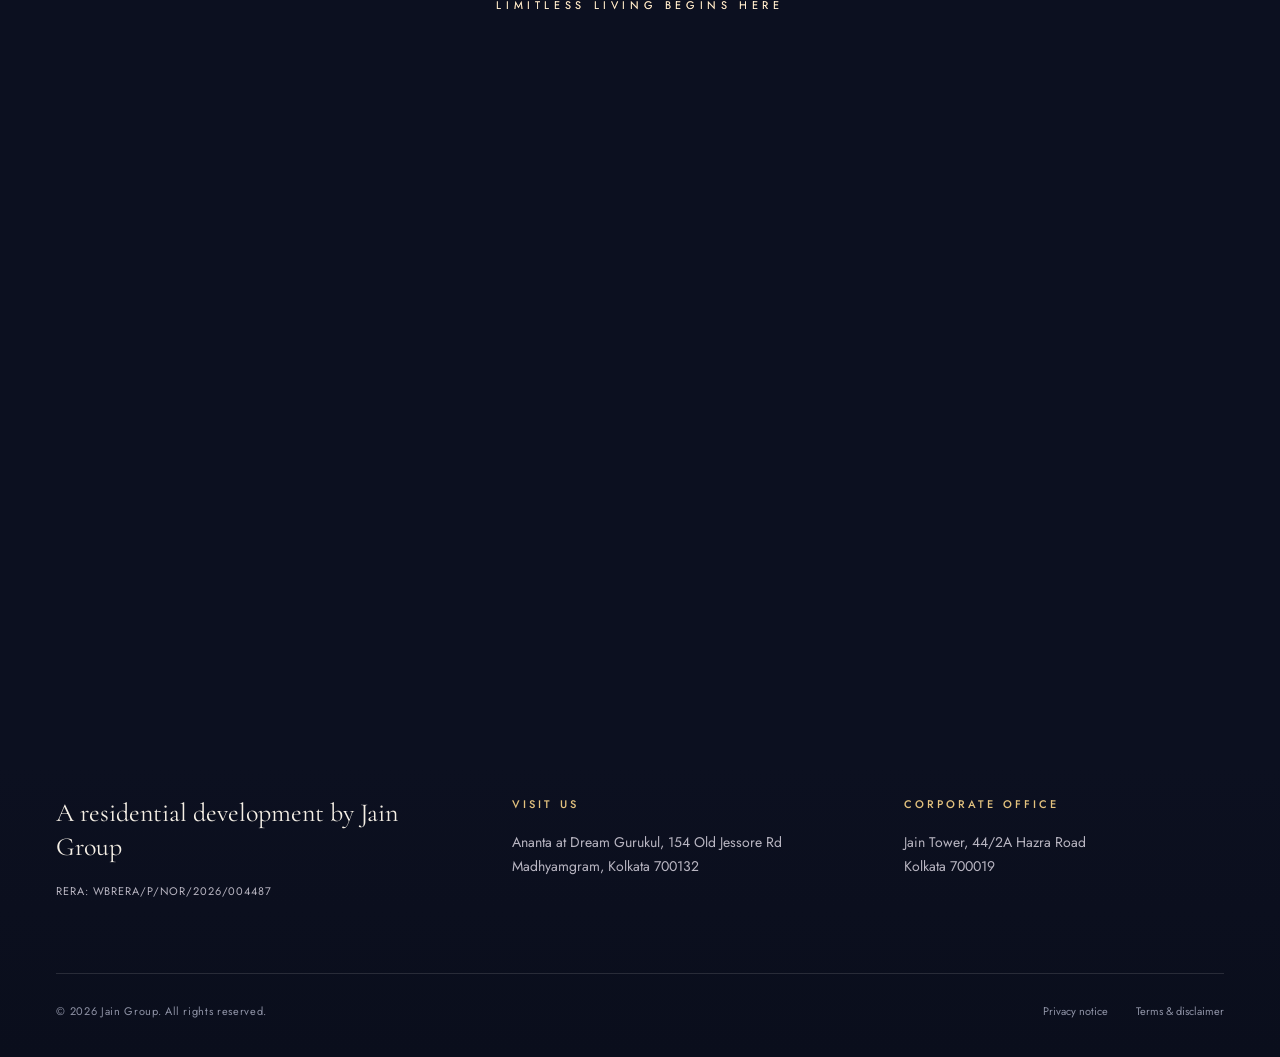
==== commit 7b55b50b: "Data file: 3 towers stated, official map pin (geo + Google Maps link), 13 project photos, and a clea" ====
--- a/index.html
+++ b/index.html
@@ -141,9 +141,22 @@
       ],
       "url": "https://dreamananta.com/",
       "image": [
-        "https://dreamananta.com/og/ananta-og.jpg"
+        "https://dreamananta.com/og/ananta-og.jpg",
+        "https://dreamananta.com/assets/images/web/hero-1600.webp",
+        "https://dreamananta.com/assets/images/web/ga-aerial.webp",
+        "https://dreamananta.com/assets/images/web/ga-courtyard.webp",
+        "https://dreamananta.com/assets/images/web/ga-boulevard.webp",
+        "https://dreamananta.com/assets/images/web/ga-garden-towers.webp",
+        "https://dreamananta.com/assets/images/web/ga-sunset-pool.webp",
+        "https://dreamananta.com/assets/images/web/ga-playground.webp",
+        "https://dreamananta.com/assets/images/web/ga-brochure-aerial.webp",
+        "https://dreamananta.com/assets/images/web/am-pool.webp",
+        "https://dreamananta.com/assets/images/web/am-gym.webp",
+        "https://dreamananta.com/assets/images/web/am-banquet.webp",
+        "https://dreamananta.com/assets/images/web/am-yoga.webp"
       ],
       "description": "Dream Ananta is a premium residential project by Jain Group at Dream Gurukul, 154 Old Jessore Road, Madhyamgram, Kolkata, 10 minutes from Kolkata Airport. 232 residences (2, 3 & 4 BHK) in G+8 towers on 5.13 acres with 70% open space, a natural pond, Japanese Miyawaki forestry and Club Ujjivan. Prices start from ₹62 lakh. WBRERA/P/NOR/2026/004487. Possession 2032.",
+      "disambiguatingDescription": "Dream Ananta is a new, separate residential phase at Dream Gurukul, Madhyamgram, with its own West Bengal RERA registration (WBRERA/P/NOR/2026/004487), 232 units in 3 towers (Blocks C, D and E) and possession in 2032. It is not the earlier Dream Gurukul project, which is registered under WBRERA/P/NOR/2023/000790; facts listed for Dream Gurukul do not apply to Dream Ananta.",
       "mainEntityOfPage": "https://dreamananta.com/",
       "containedInPlace": {
         "@type": "Place",
@@ -168,7 +181,12 @@
         "postalCode": "700132",
         "addressCountry": "IN"
       },
-      "hasMap": "https://share.google/cAFAeGmspn3KVpZsD",
+      "geo": {
+        "@type": "GeoCoordinates",
+        "latitude": 22.6772654,
+        "longitude": 88.4590634
+      },
+      "hasMap": "https://www.google.com/maps/search/?api=1&query=22.6772654%2C88.4590634&query_place_id=ChIJi5NeJOqf-DkRIYMMZLUPxjY",
       "telephone": "+917353158222",
       "numberOfAccommodationUnits": 232,
       "accommodationFloorPlan": {
@@ -201,6 +219,7 @@
         },
         { "@type": "PropertyValue", "name": "Land area", "value": "5.13 acres (approx. 20,760 sq m)" },
         { "@type": "PropertyValue", "name": "Total units", "value": "232" },
+        { "@type": "PropertyValue", "name": "Number of towers", "value": "3" },
         { "@type": "PropertyValue", "name": "Towers", "value": "Blocks C, D and E, each G+8" },
         { "@type": "PropertyValue", "name": "Open space", "value": "70%" },
         { "@type": "PropertyValue", "name": "Starting price", "value": "₹62 lakh" },
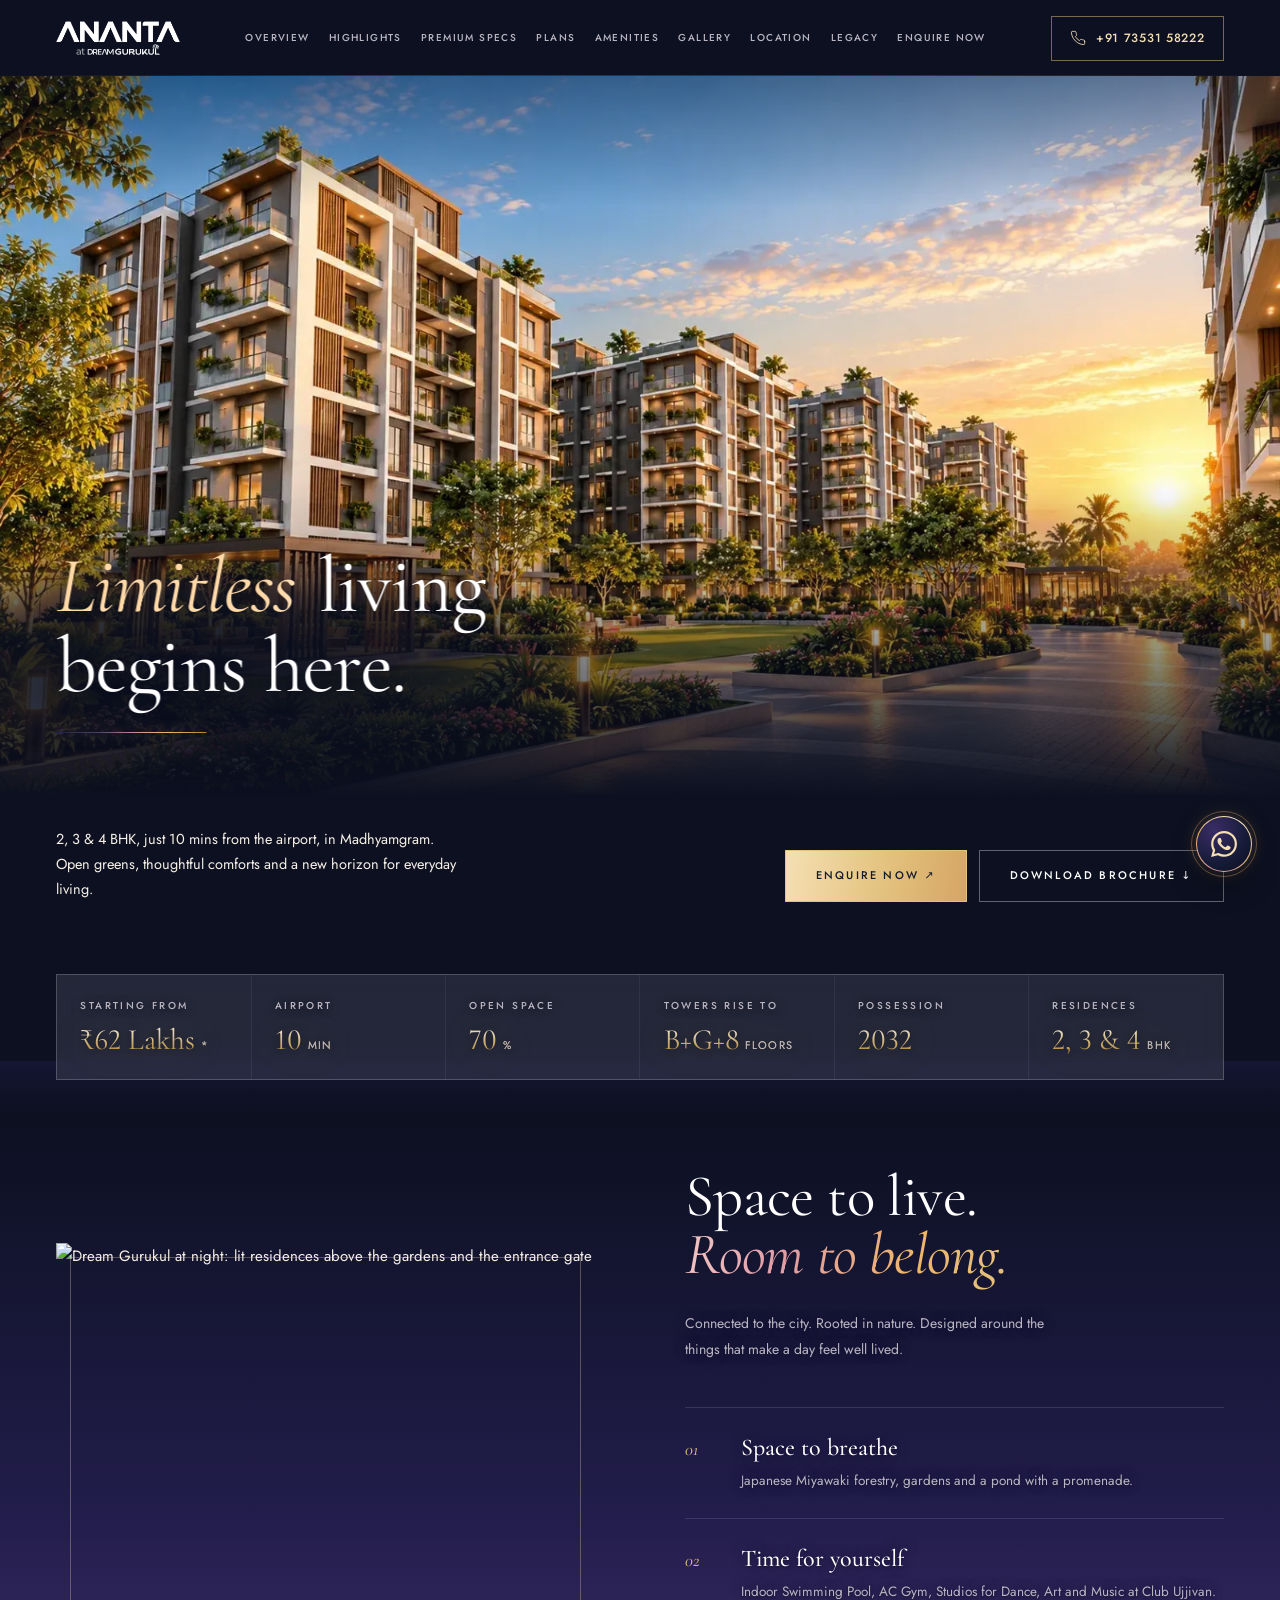
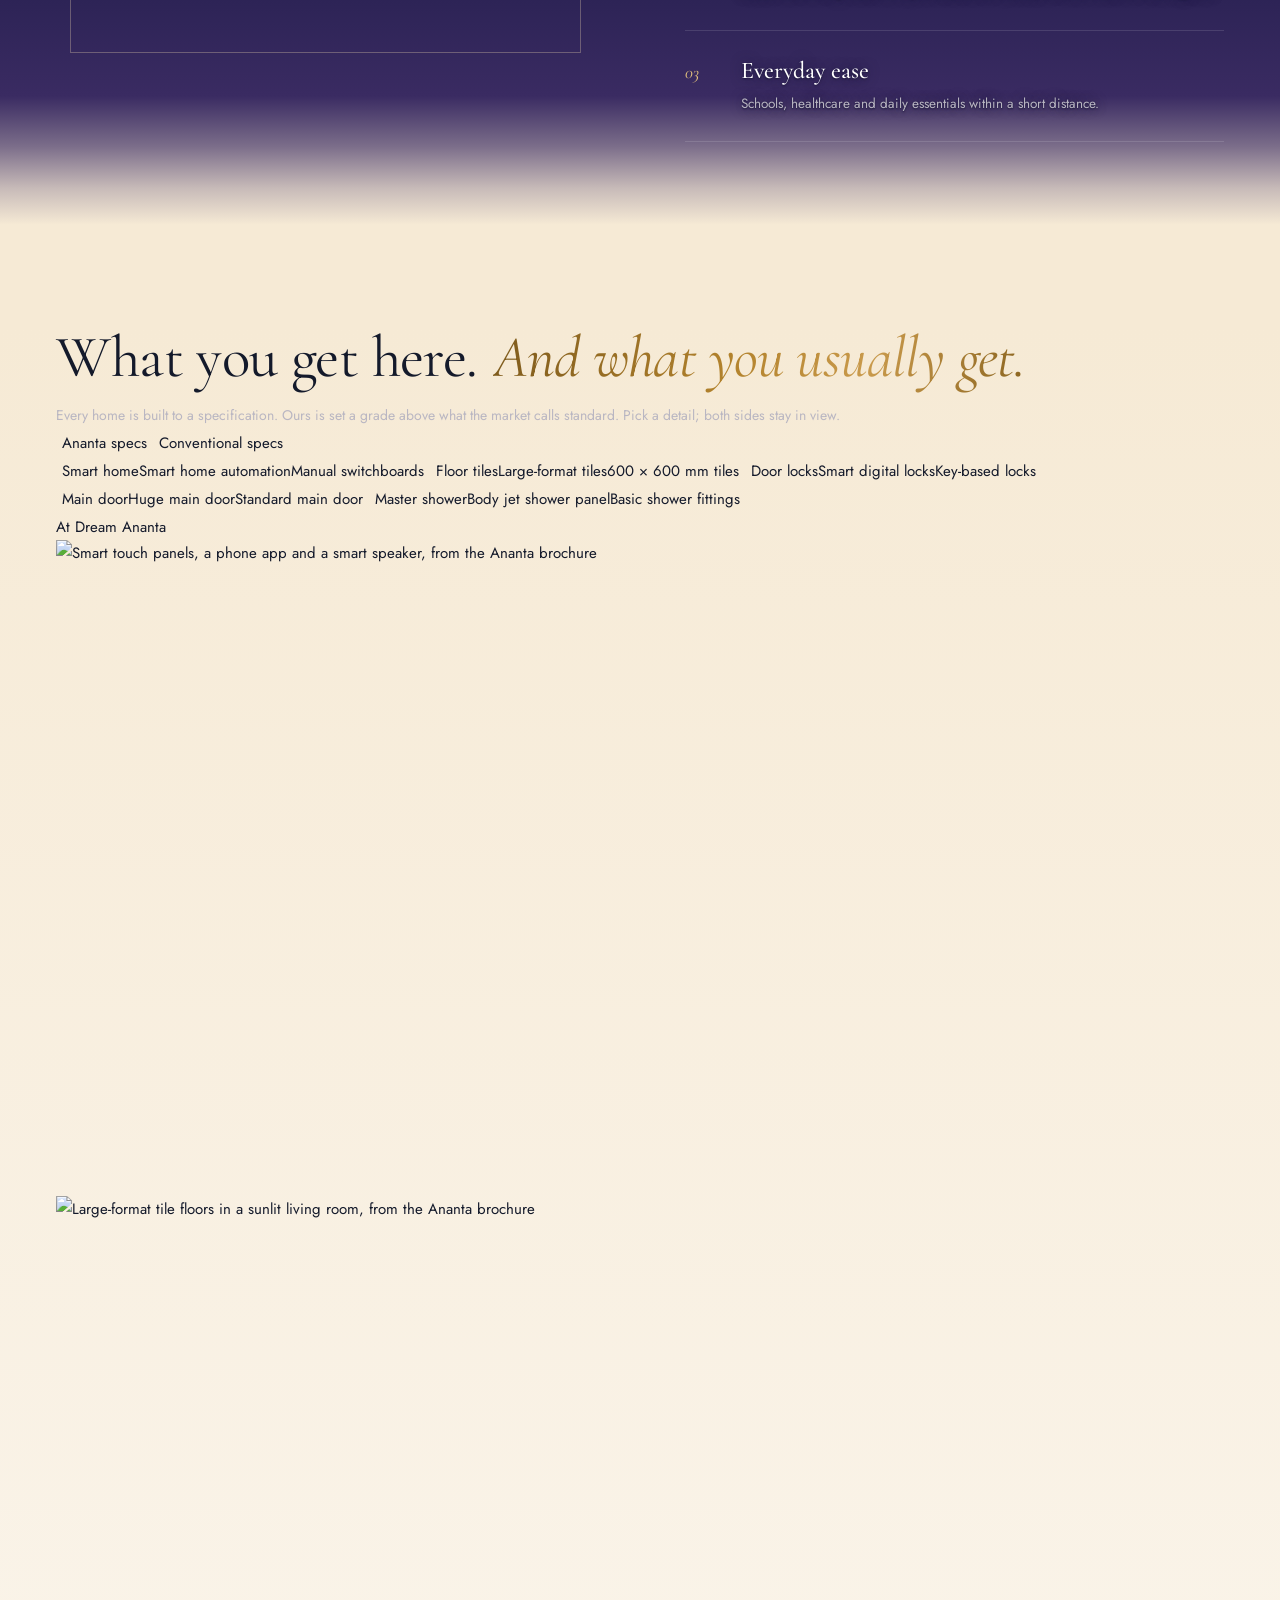
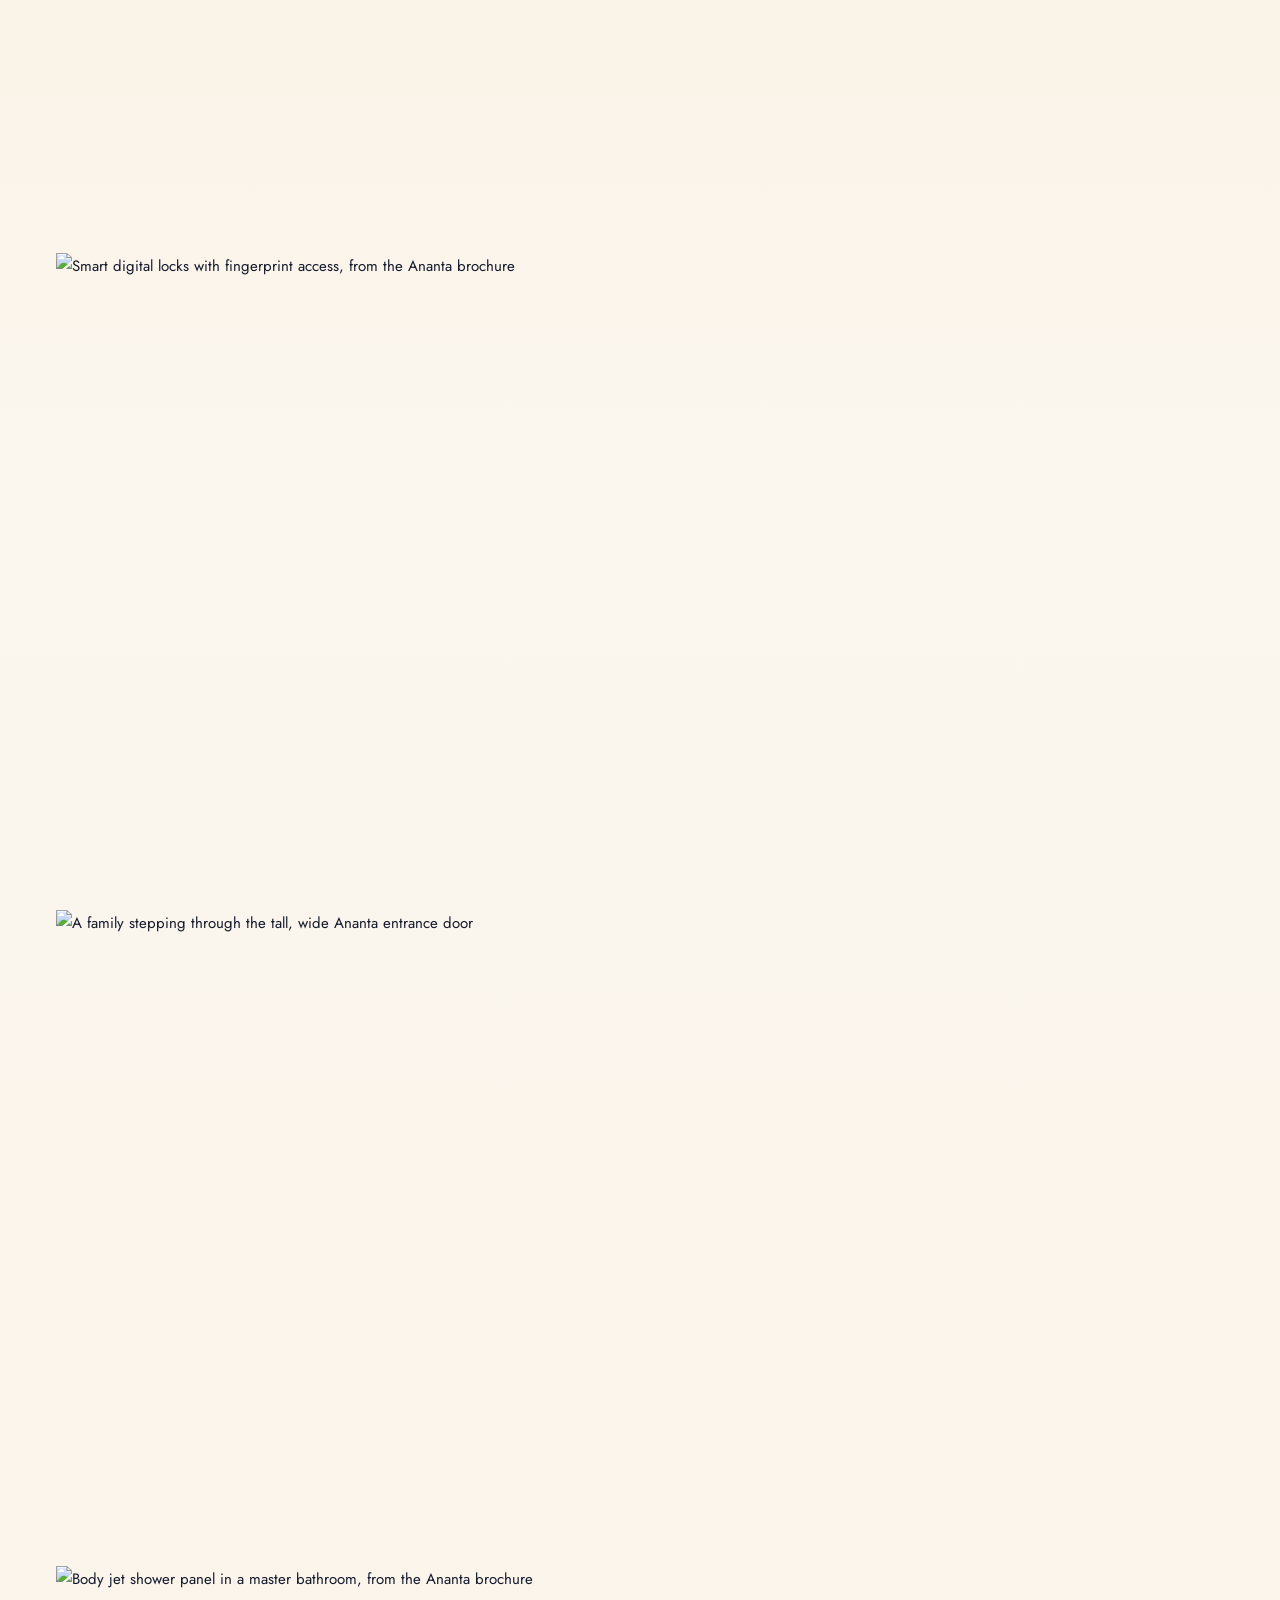
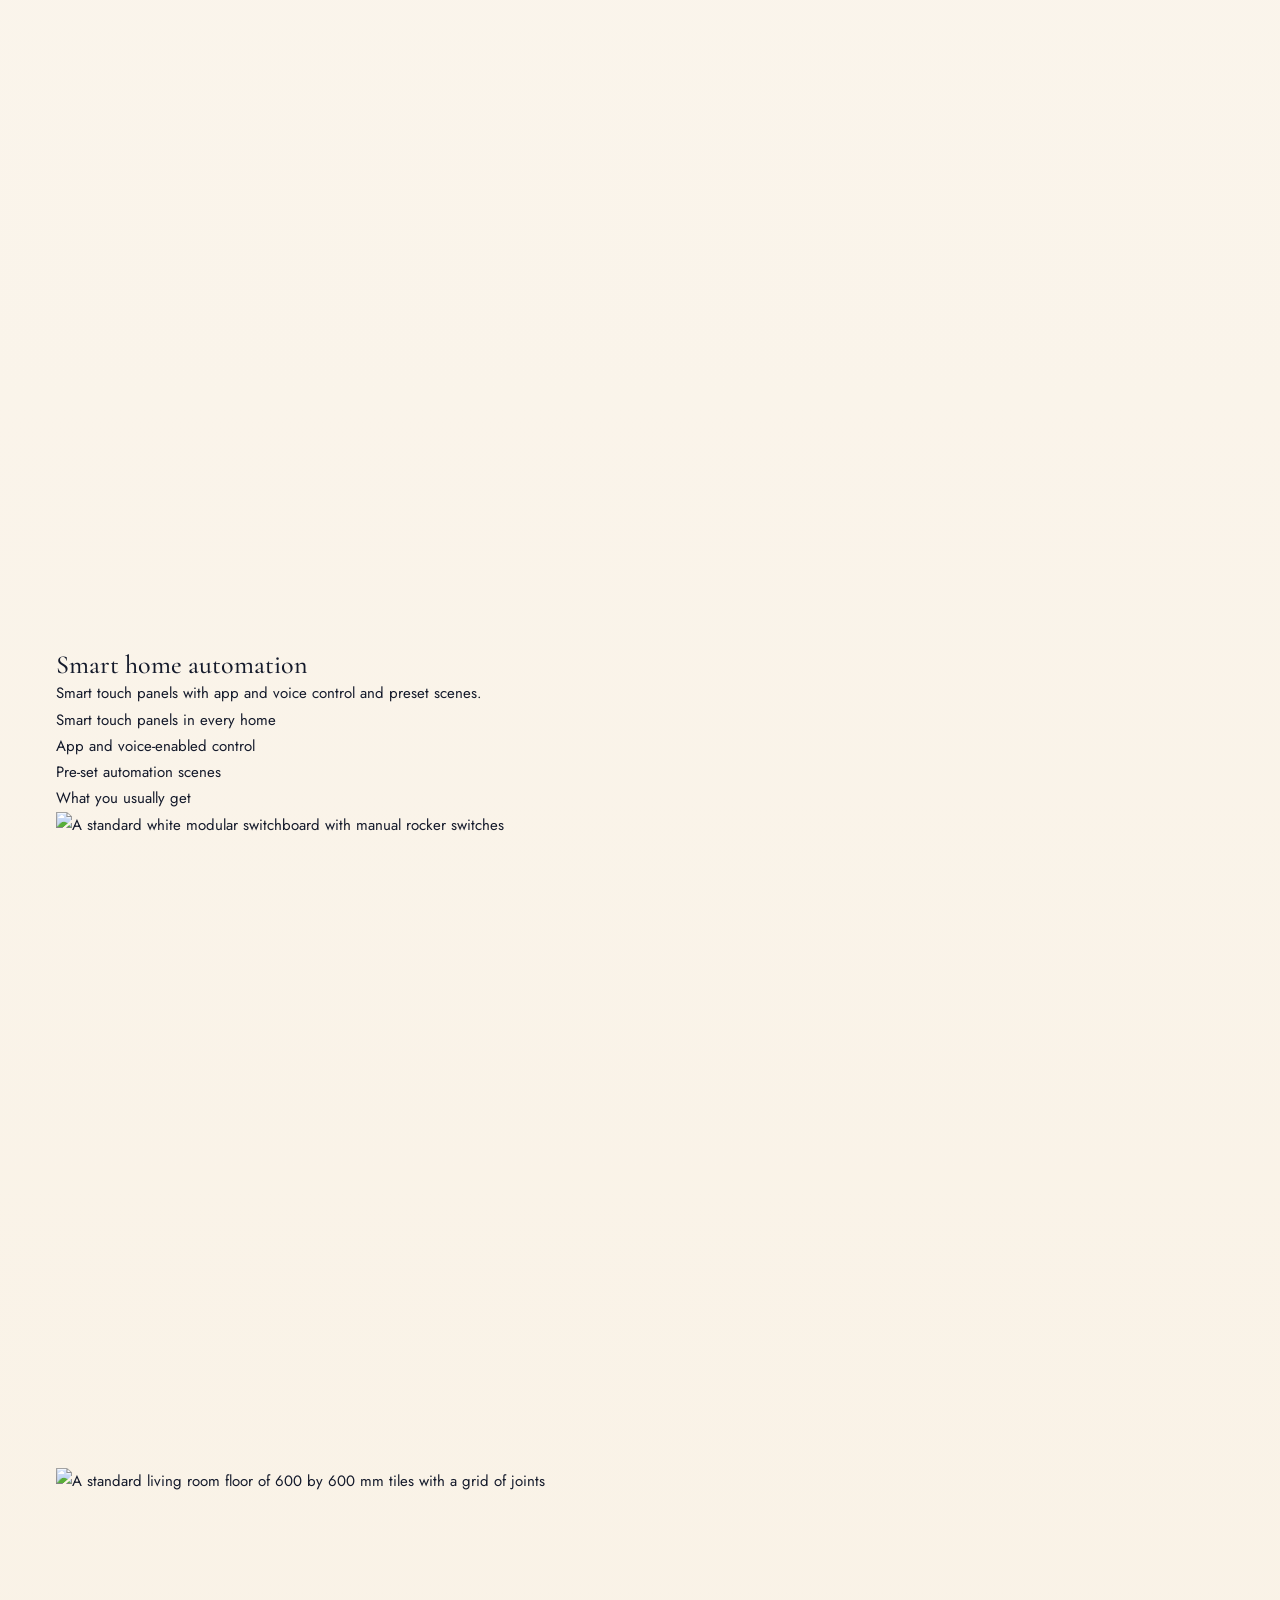
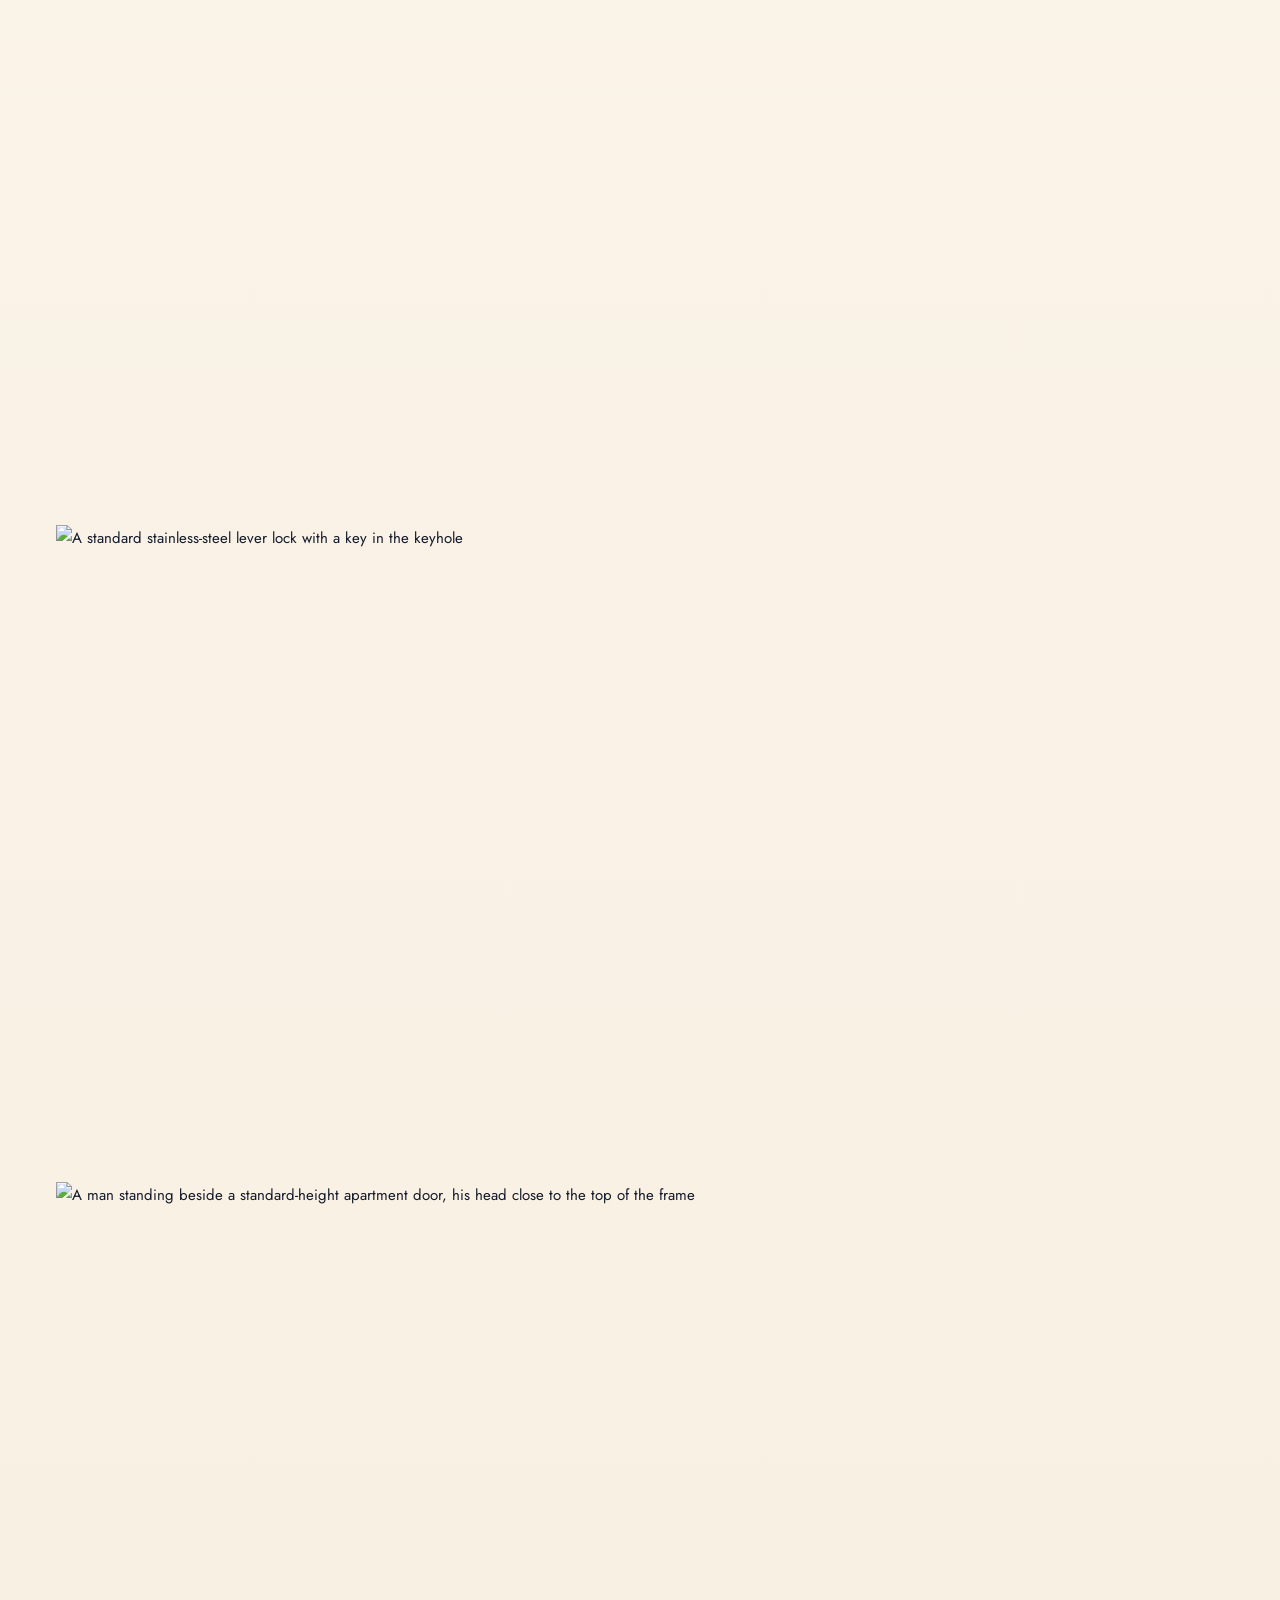
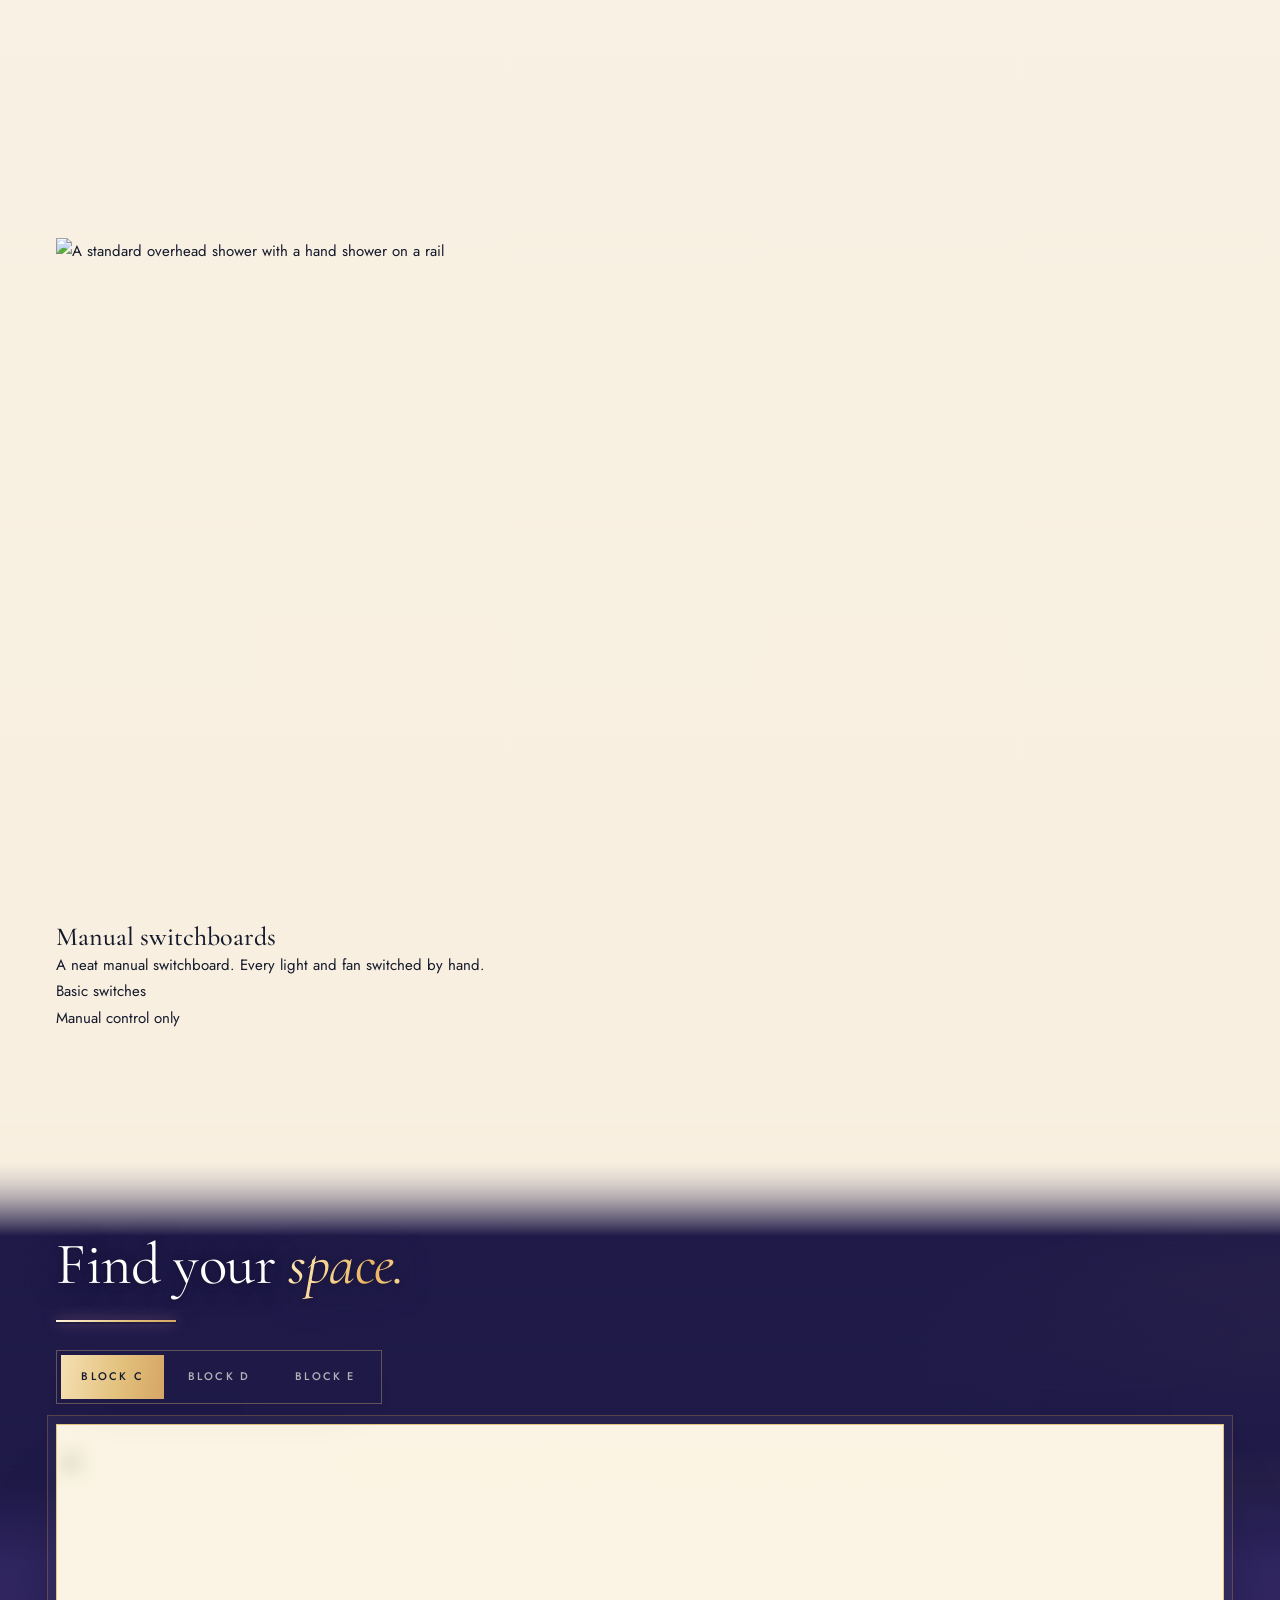
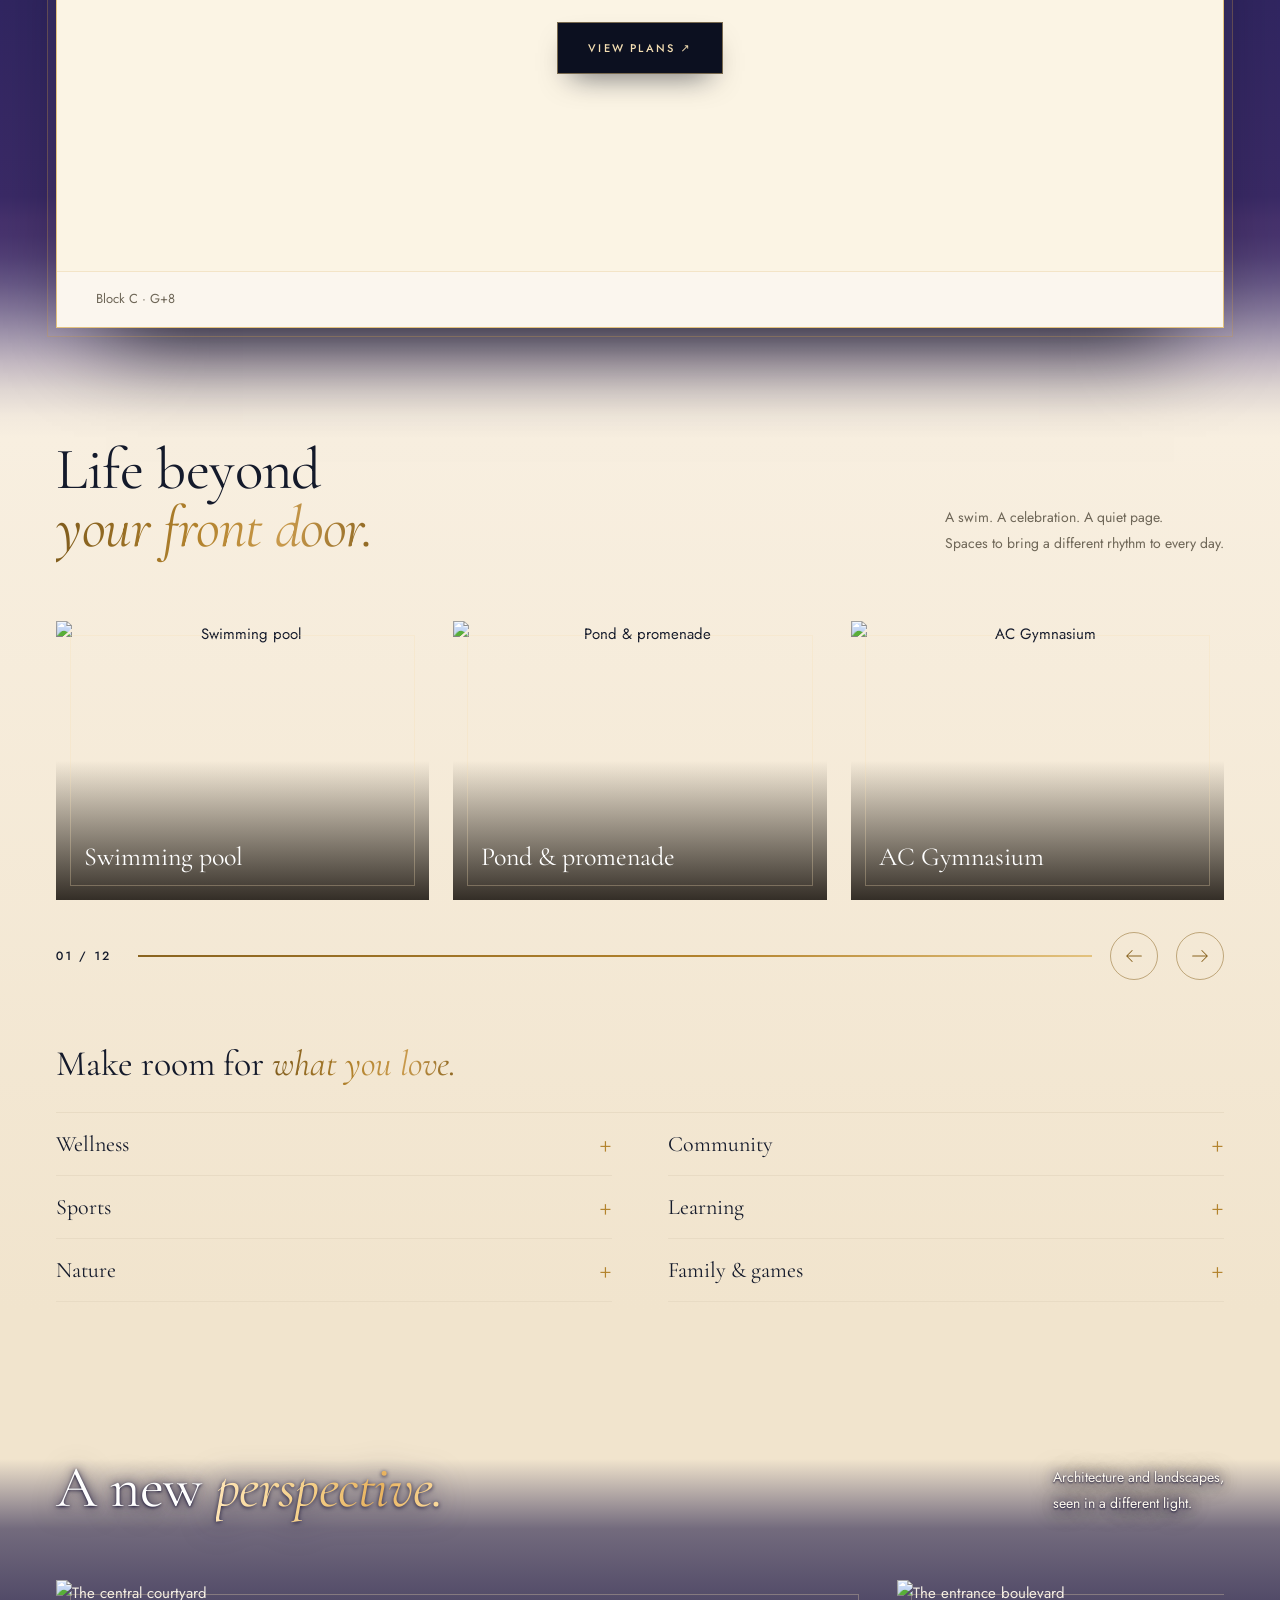
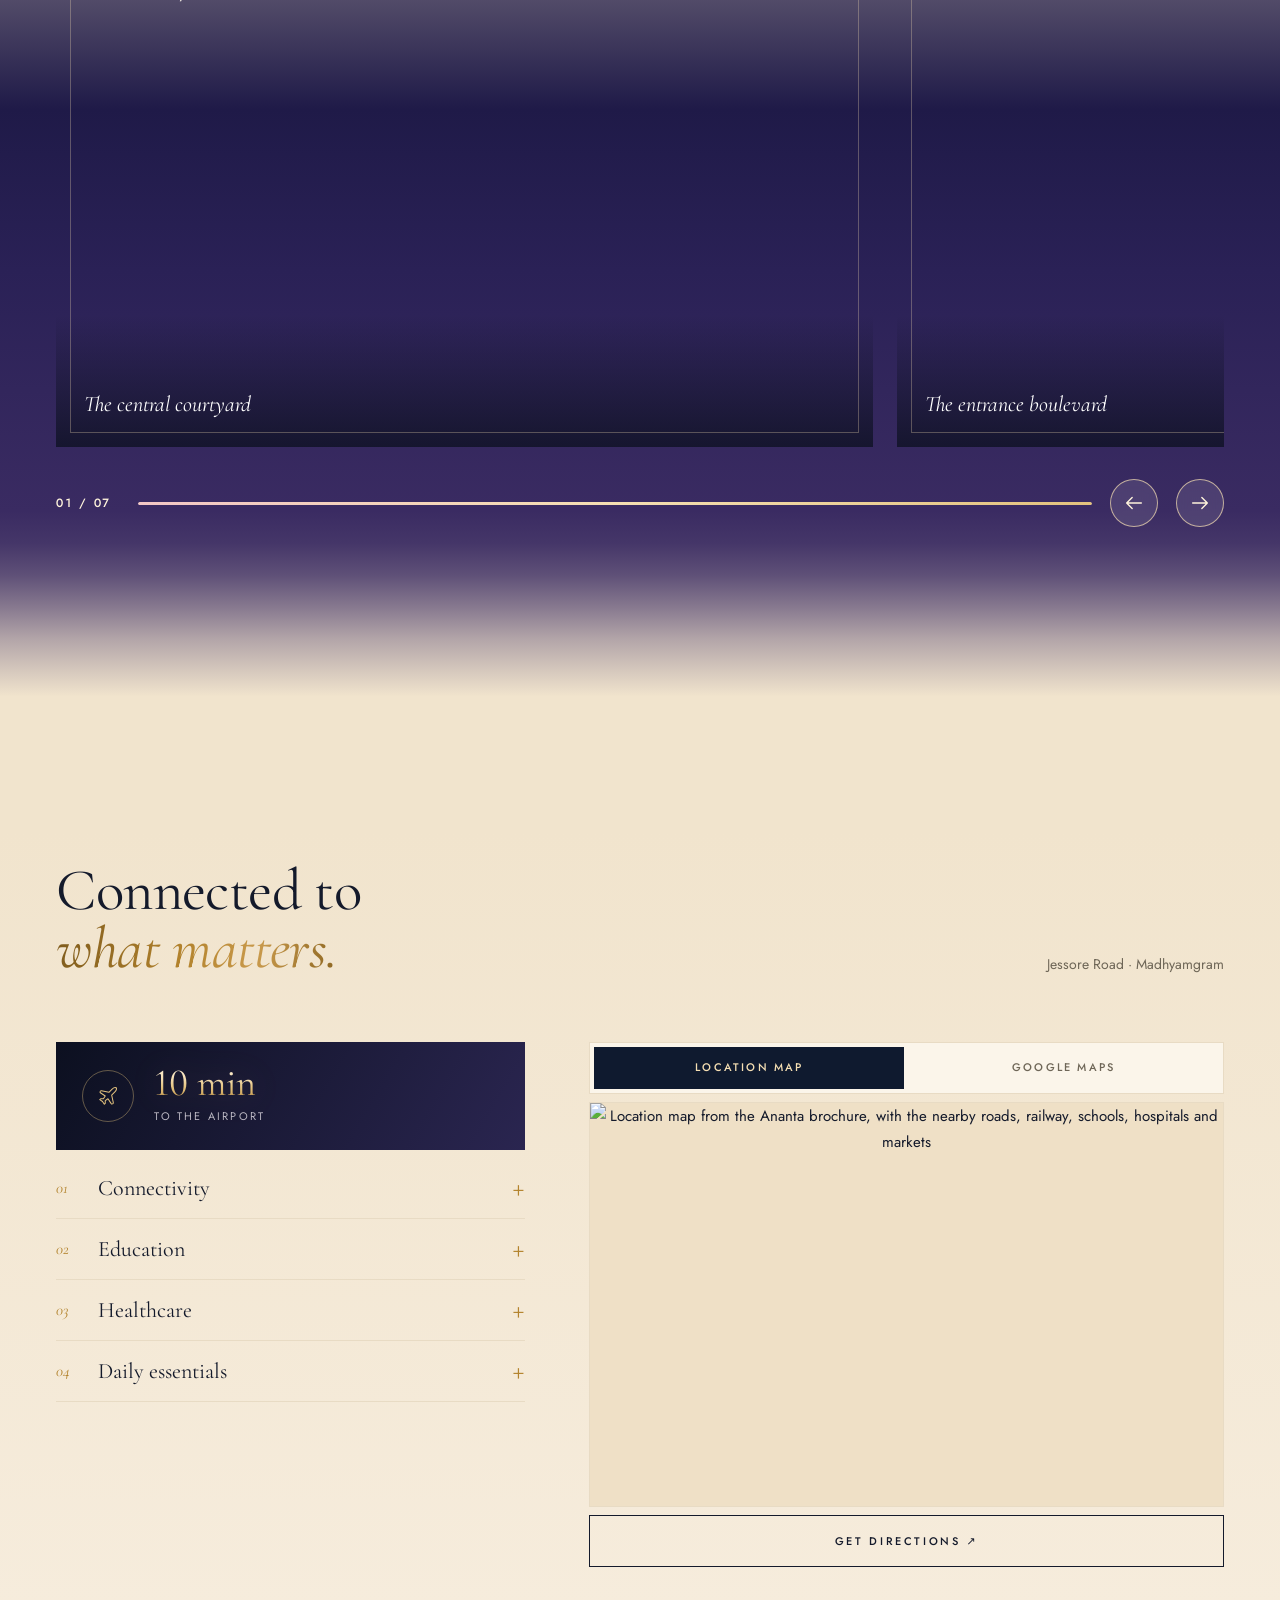
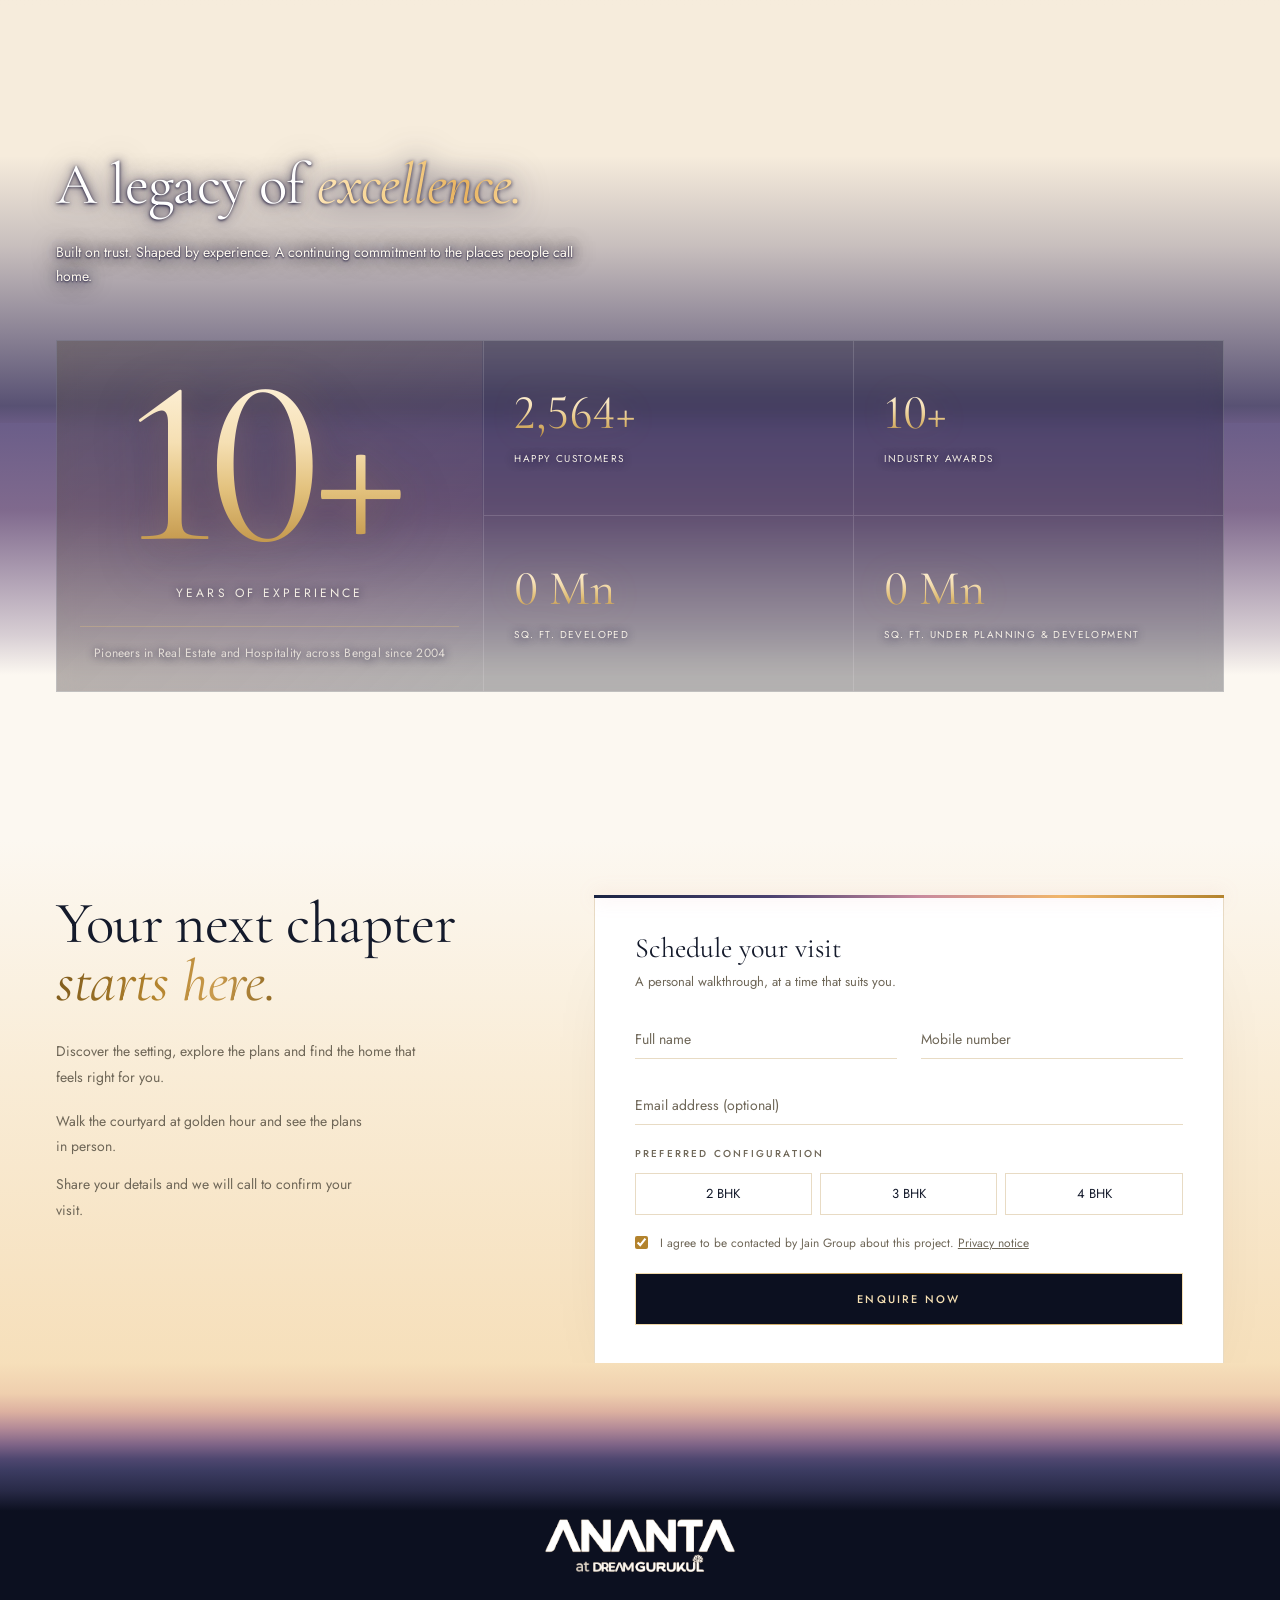
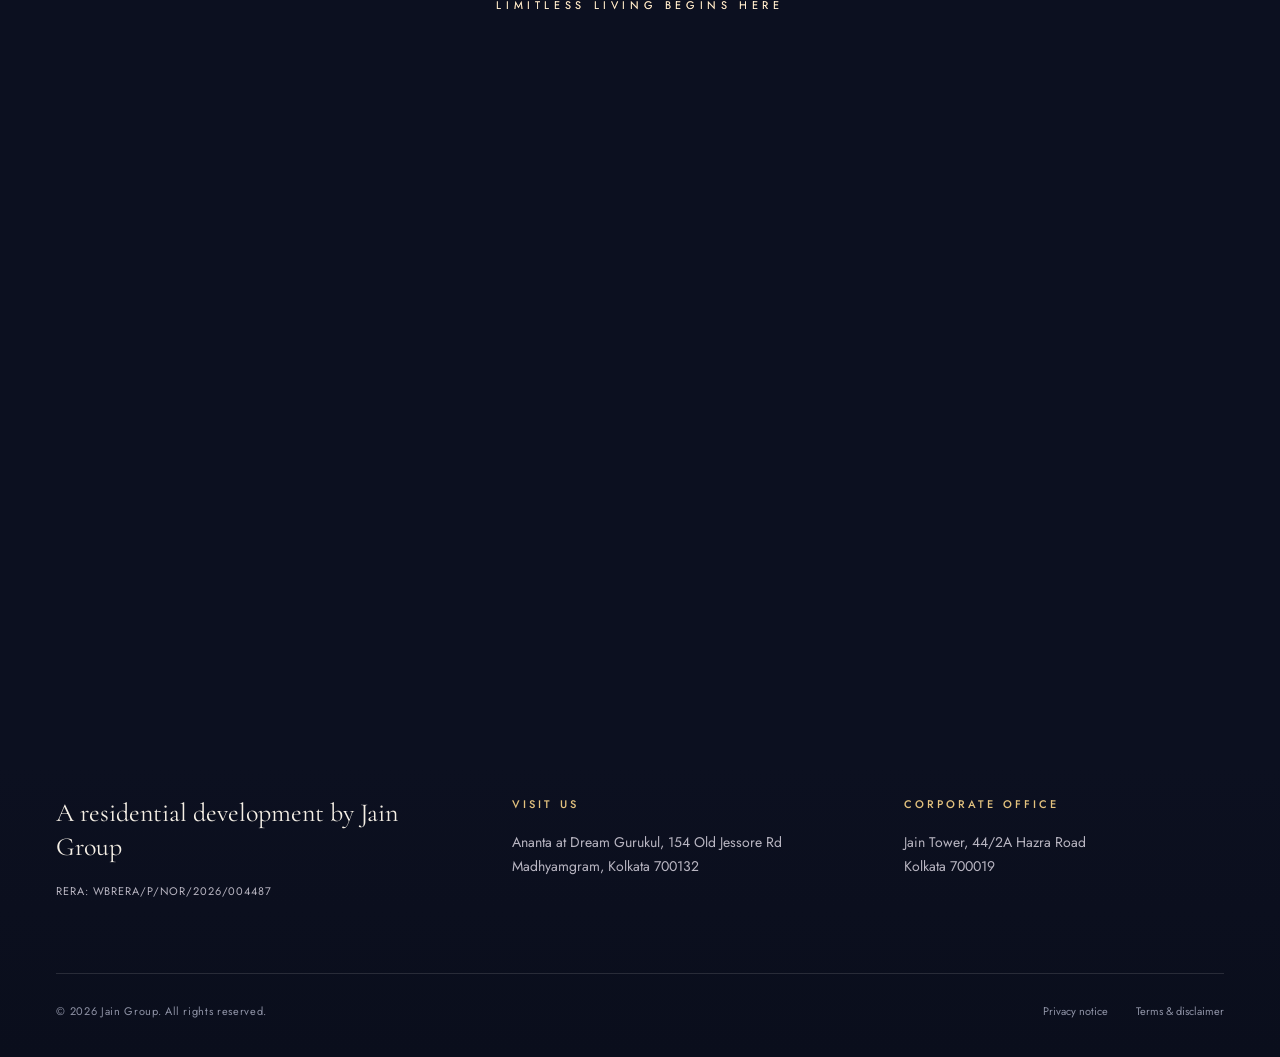
==== commit 44458acd: "Data file: 2/3/4 BHK super built-up sizes (1,015 / 1,450 / 1,805 sq ft) and starting prices (₹62 lak" ====
--- a/index.html
+++ b/index.html
@@ -189,11 +189,32 @@
       "hasMap": "https://www.google.com/maps/search/?api=1&query=22.6772654%2C88.4590634&query_place_id=ChIJi5NeJOqf-DkRIYMMZLUPxjY",
       "telephone": "+917353158222",
       "numberOfAccommodationUnits": 232,
-      "accommodationFloorPlan": {
-        "@type": "FloorPlan",
-        "name": "2, 3 & 4 BHK residences",
-        "numberOfBedrooms": "2-4"
-      },
+      "accommodationFloorPlan": [
+        {
+          "@type": "FloorPlan",
+          "@id": "https://dreamananta.com/#plan-2bhk",
+          "name": "2 BHK at Dream Ananta",
+          "numberOfBedrooms": 2,
+          "floorSize": { "@type": "QuantitativeValue", "value": 1015, "unitCode": "FTK", "unitText": "sq ft (super built-up area)" },
+          "description": "2 BHK, 1,015 sq ft super built-up area, starting from ₹62 lakh"
+        },
+        {
+          "@type": "FloorPlan",
+          "@id": "https://dreamananta.com/#plan-3bhk",
+          "name": "3 BHK at Dream Ananta",
+          "numberOfBedrooms": 3,
+          "floorSize": { "@type": "QuantitativeValue", "value": 1450, "unitCode": "FTK", "unitText": "sq ft (super built-up area)" },
+          "description": "3 BHK, 1,450 sq ft super built-up area, starting from ₹78 lakh"
+        },
+        {
+          "@type": "FloorPlan",
+          "@id": "https://dreamananta.com/#plan-4bhk",
+          "name": "4 BHK at Dream Ananta",
+          "numberOfBedrooms": 4,
+          "floorSize": { "@type": "QuantitativeValue", "value": 1805, "unitCode": "FTK", "unitText": "sq ft (super built-up area)" },
+          "description": "4 BHK, 1,805 sq ft super built-up area, starting from ₹1.2 crore"
+        }
+      ],
       "petsAllowed": true,
       "tourBookingPage": "https://dreamananta.com/#enquiry",
       "identifier": {
@@ -361,23 +382,45 @@
         { "@type": "LocationFeatureSpecification", "name": "70% open space", "value": true }
       ],
       "offers": {
-        "@type": "Offer",
+        "@type": "AggregateOffer",
         "@id": "https://dreamananta.com/#offer",
-        "name": "2, 3 & 4 BHK residences at Ananta",
+        "name": "2, 3 & 4 BHK residences at Dream Ananta",
         "url": "https://dreamananta.com/#plans",
         "priceCurrency": "INR",
-        "price": "6200000",
-        "priceSpecification": {
-          "@type": "PriceSpecification",
-          "priceCurrency": "INR",
-          "minPrice": "6200000",
-          "description": "Starting from ₹62 Lakhs"
-        },
+        "lowPrice": "6200000",
+        "offerCount": 3,
+        "description": "Starting prices: 2 BHK from ₹62 lakh, 3 BHK from ₹78 lakh, 4 BHK from ₹1.2 crore. The final price depends on block and floor.",
         "availability": "https://schema.org/InStock",
-        "businessFunction": "http://purl.org/goodrelations/v1#Sell",
-        "seller": {
-          "@id": "https://dreamananta.com/#jaingroup"
-        }
+        "seller": { "@id": "https://dreamananta.com/#jaingroup" },
+        "offers": [
+          {
+            "@type": "Offer",
+            "name": "2 BHK at Dream Ananta, from ₹62 lakh",
+            "priceCurrency": "INR",
+            "priceSpecification": { "@type": "PriceSpecification", "priceCurrency": "INR", "minPrice": "6200000", "description": "Starting from ₹62 lakh" },
+            "itemOffered": { "@type": "Apartment", "name": "2 BHK", "numberOfBedrooms": 2, "floorSize": { "@type": "QuantitativeValue", "value": 1015, "unitCode": "FTK", "unitText": "sq ft (super built-up area)" } },
+            "availability": "https://schema.org/InStock",
+            "seller": { "@id": "https://dreamananta.com/#jaingroup" }
+          },
+          {
+            "@type": "Offer",
+            "name": "3 BHK at Dream Ananta, from ₹78 lakh",
+            "priceCurrency": "INR",
+            "priceSpecification": { "@type": "PriceSpecification", "priceCurrency": "INR", "minPrice": "7800000", "description": "Starting from ₹78 lakh" },
+            "itemOffered": { "@type": "Apartment", "name": "3 BHK", "numberOfBedrooms": 3, "floorSize": { "@type": "QuantitativeValue", "value": 1450, "unitCode": "FTK", "unitText": "sq ft (super built-up area)" } },
+            "availability": "https://schema.org/InStock",
+            "seller": { "@id": "https://dreamananta.com/#jaingroup" }
+          },
+          {
+            "@type": "Offer",
+            "name": "4 BHK at Dream Ananta, from ₹1.2 crore",
+            "priceCurrency": "INR",
+            "priceSpecification": { "@type": "PriceSpecification", "priceCurrency": "INR", "minPrice": "12000000", "description": "Starting from ₹1.2 crore" },
+            "itemOffered": { "@type": "Apartment", "name": "4 BHK", "numberOfBedrooms": 4, "floorSize": { "@type": "QuantitativeValue", "value": 1805, "unitCode": "FTK", "unitText": "sq ft (super built-up area)" } },
+            "availability": "https://schema.org/InStock",
+            "seller": { "@id": "https://dreamananta.com/#jaingroup" }
+          }
+        ]
       }
     },
     {
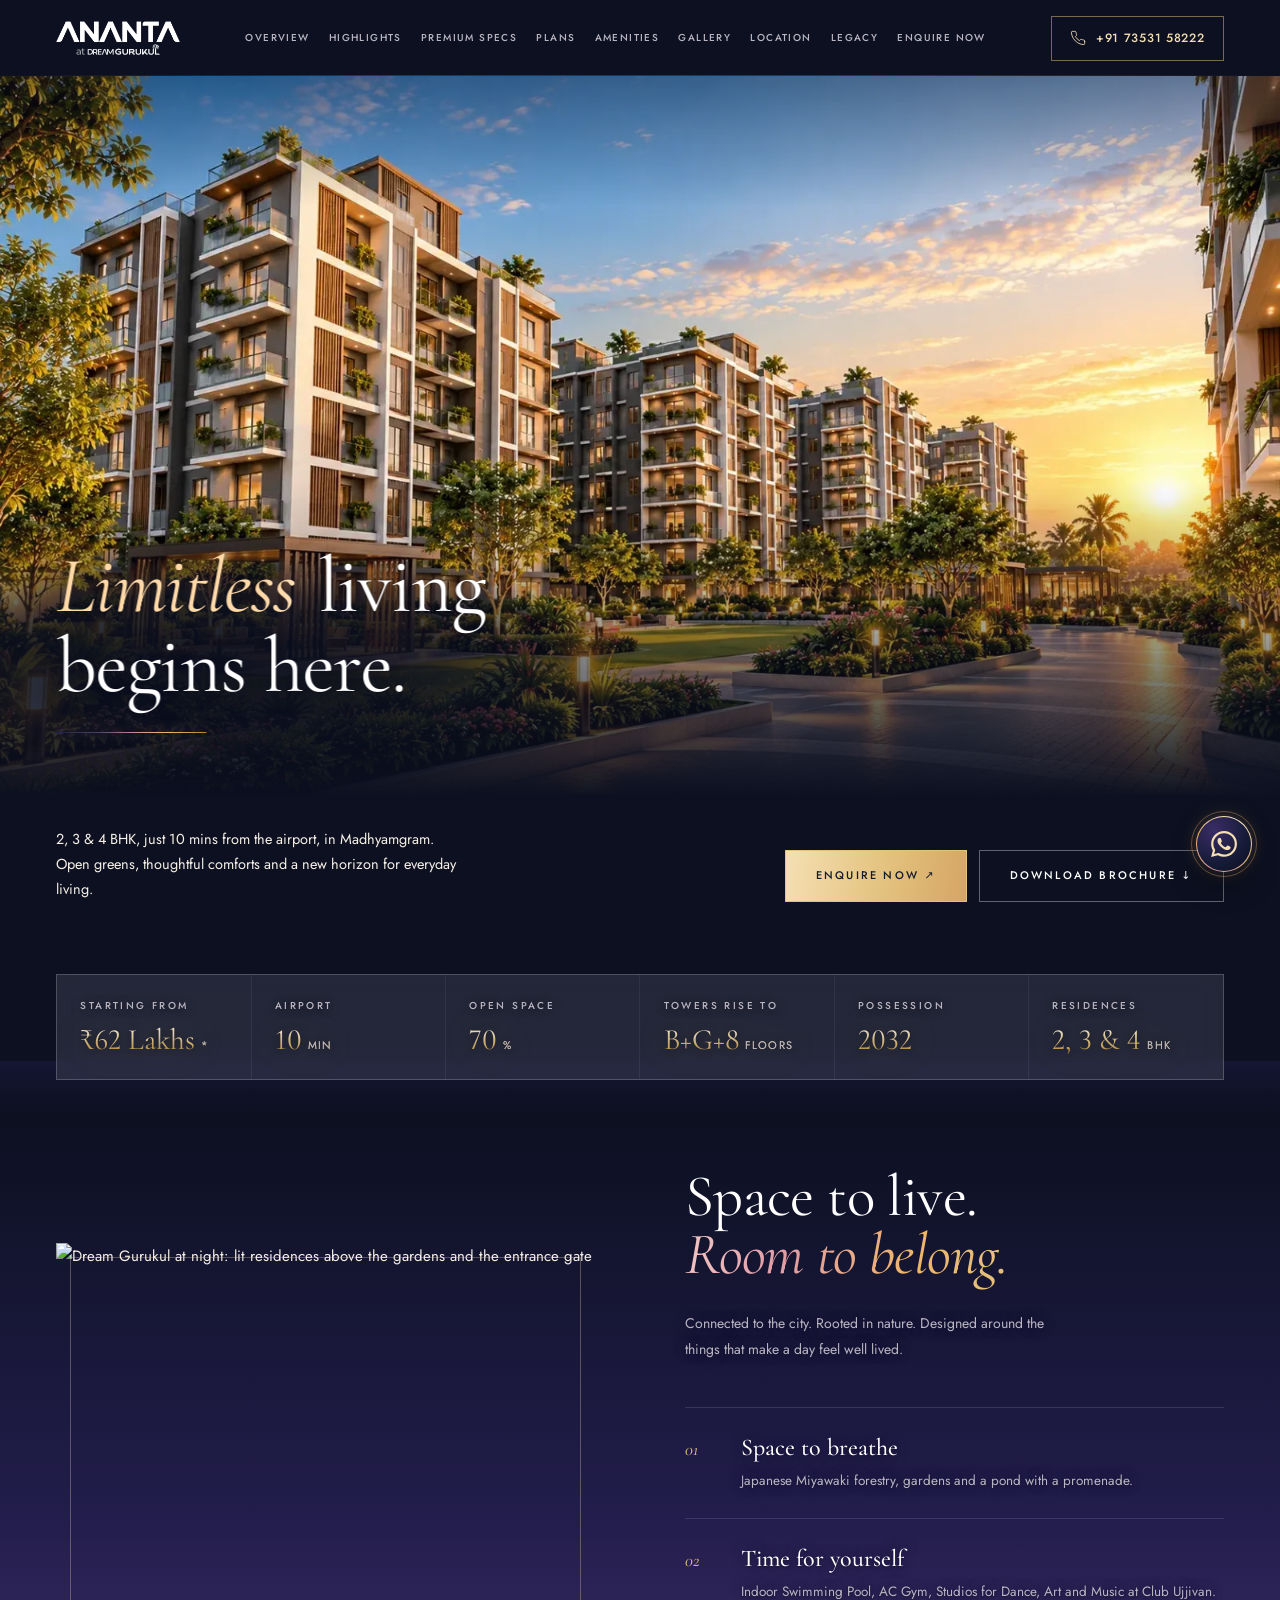
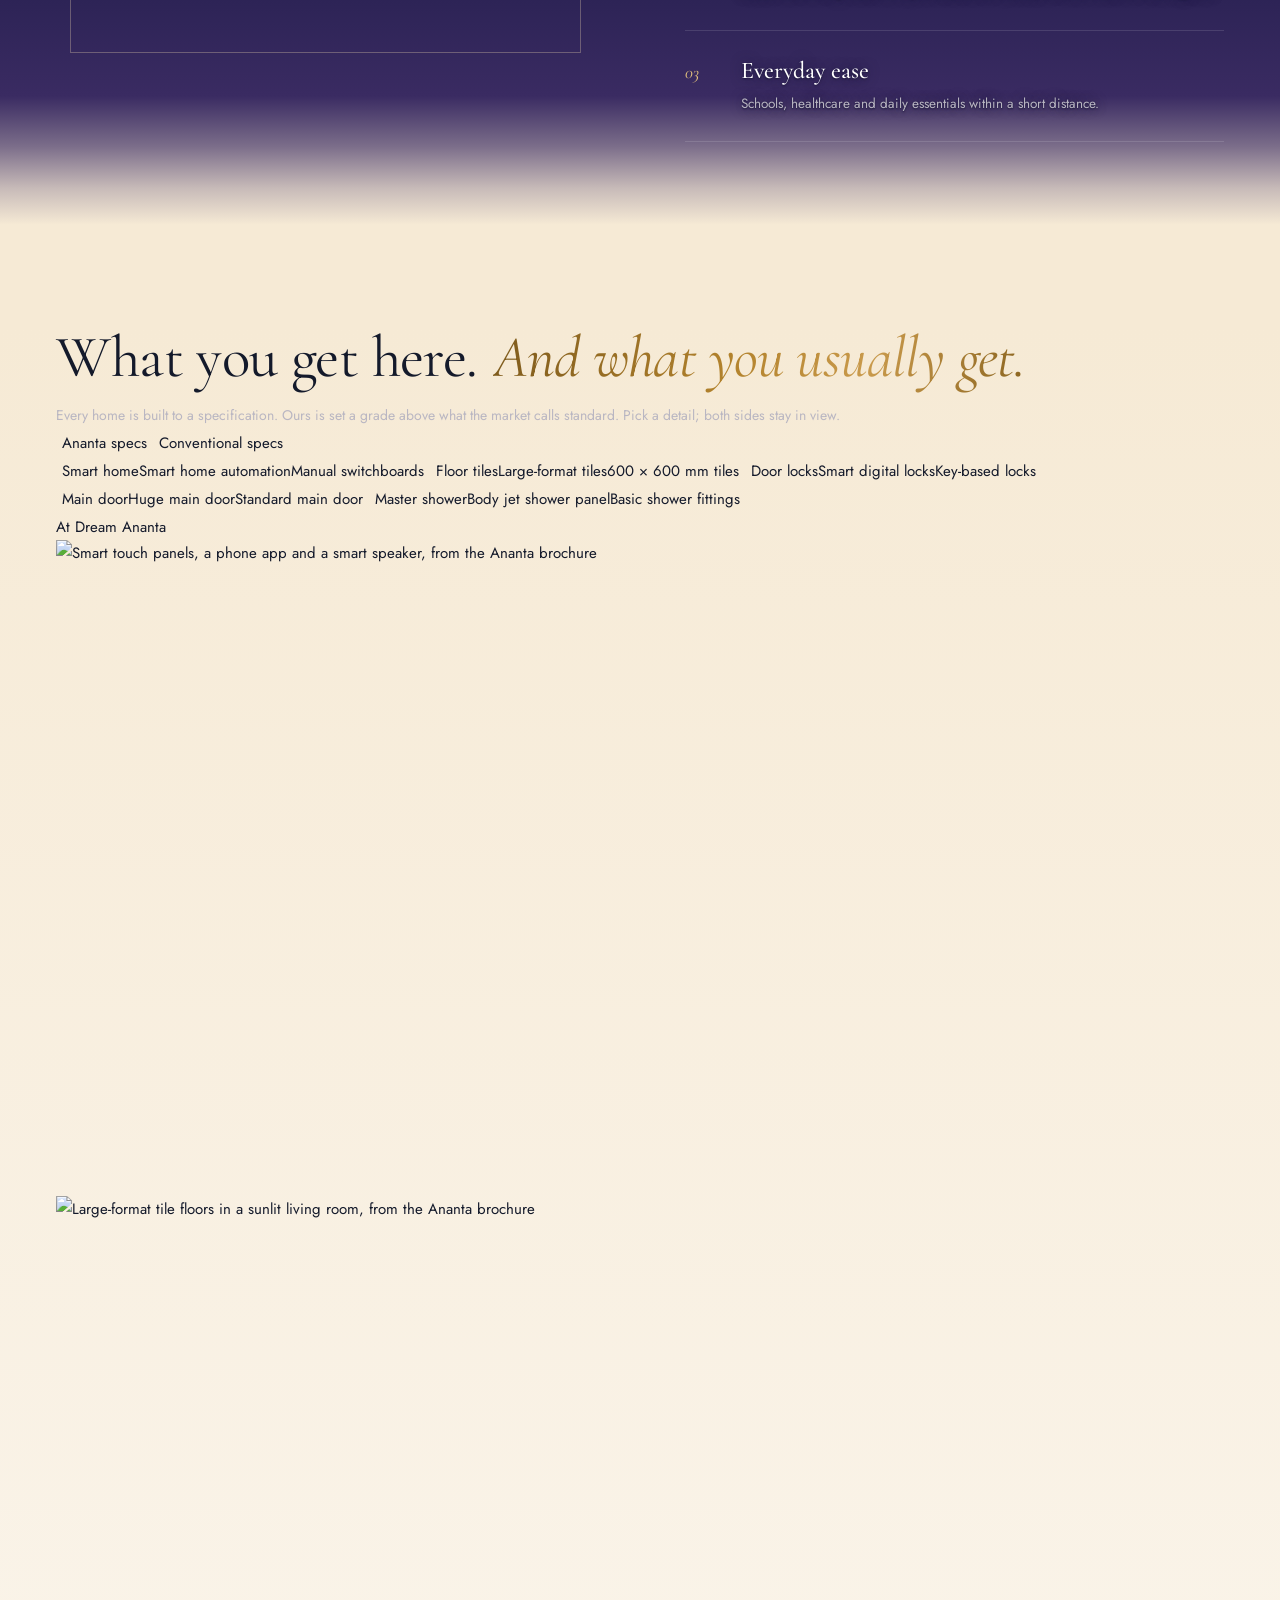
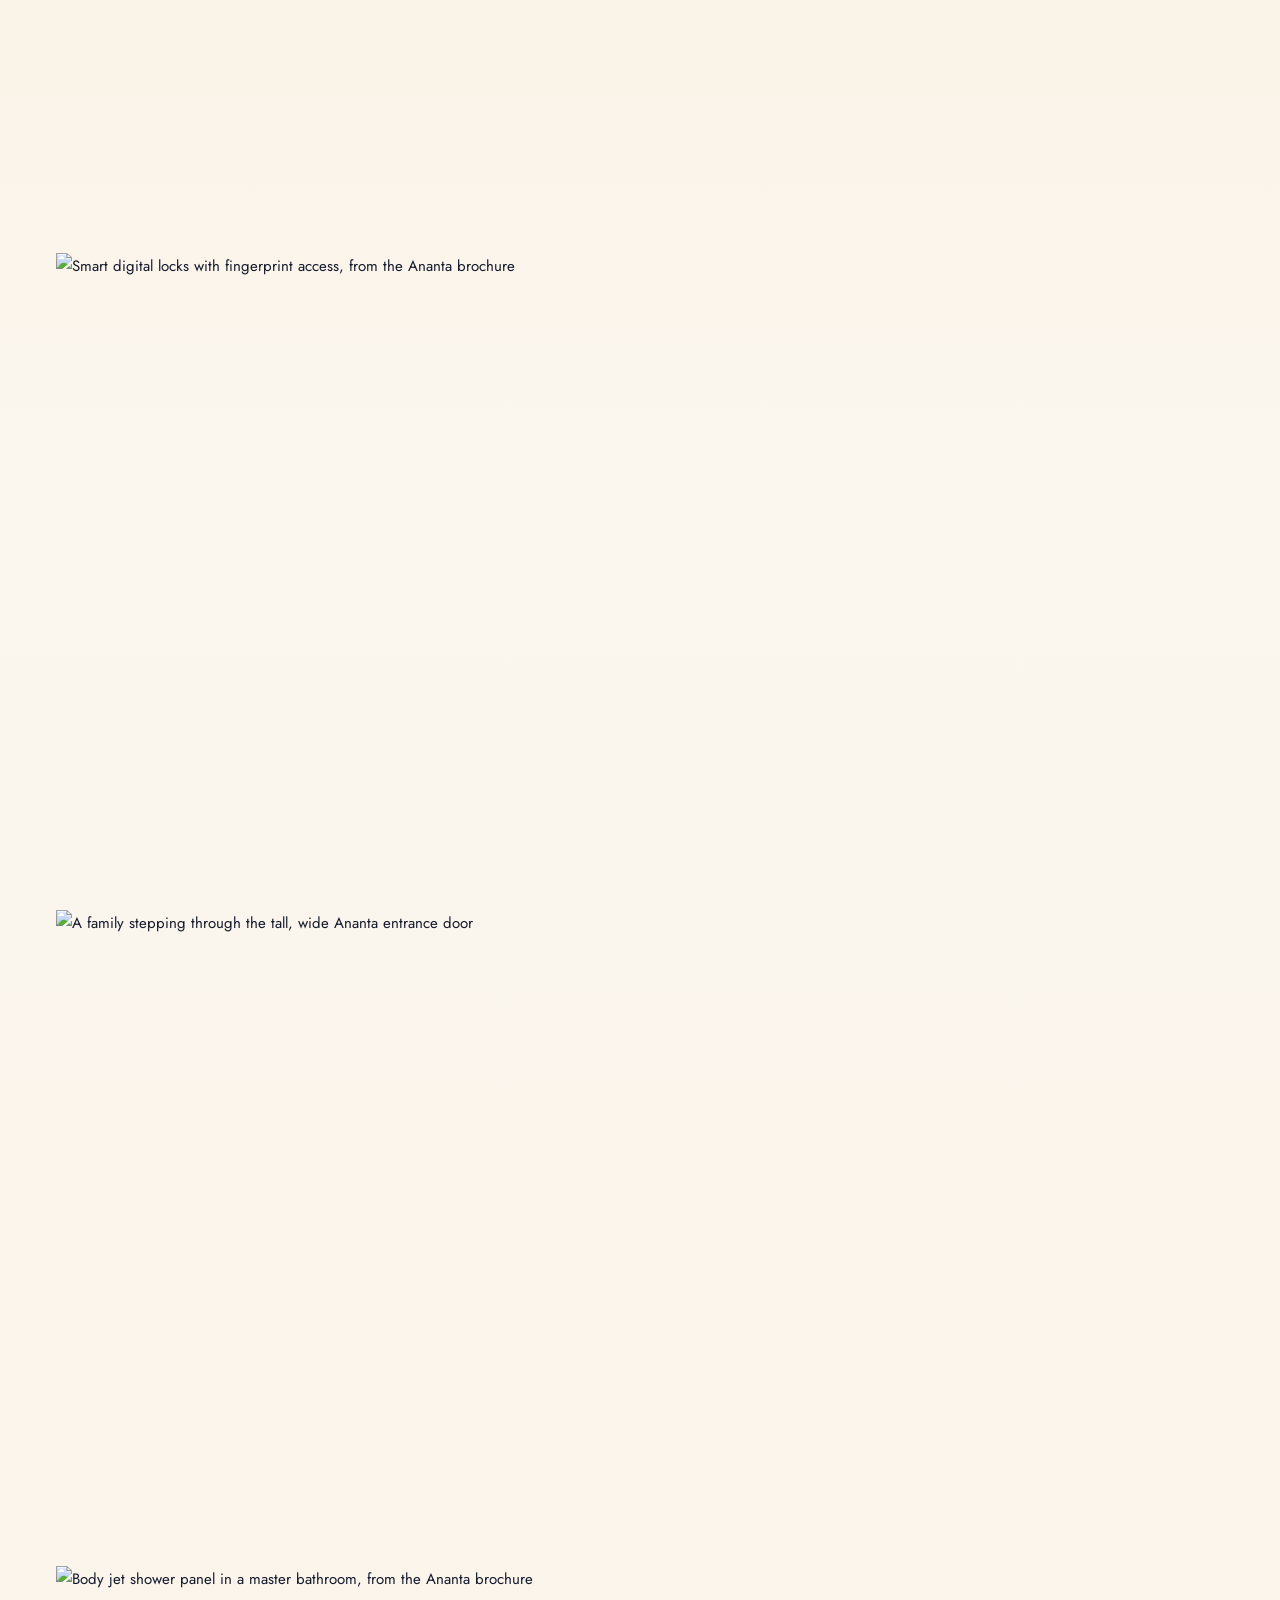
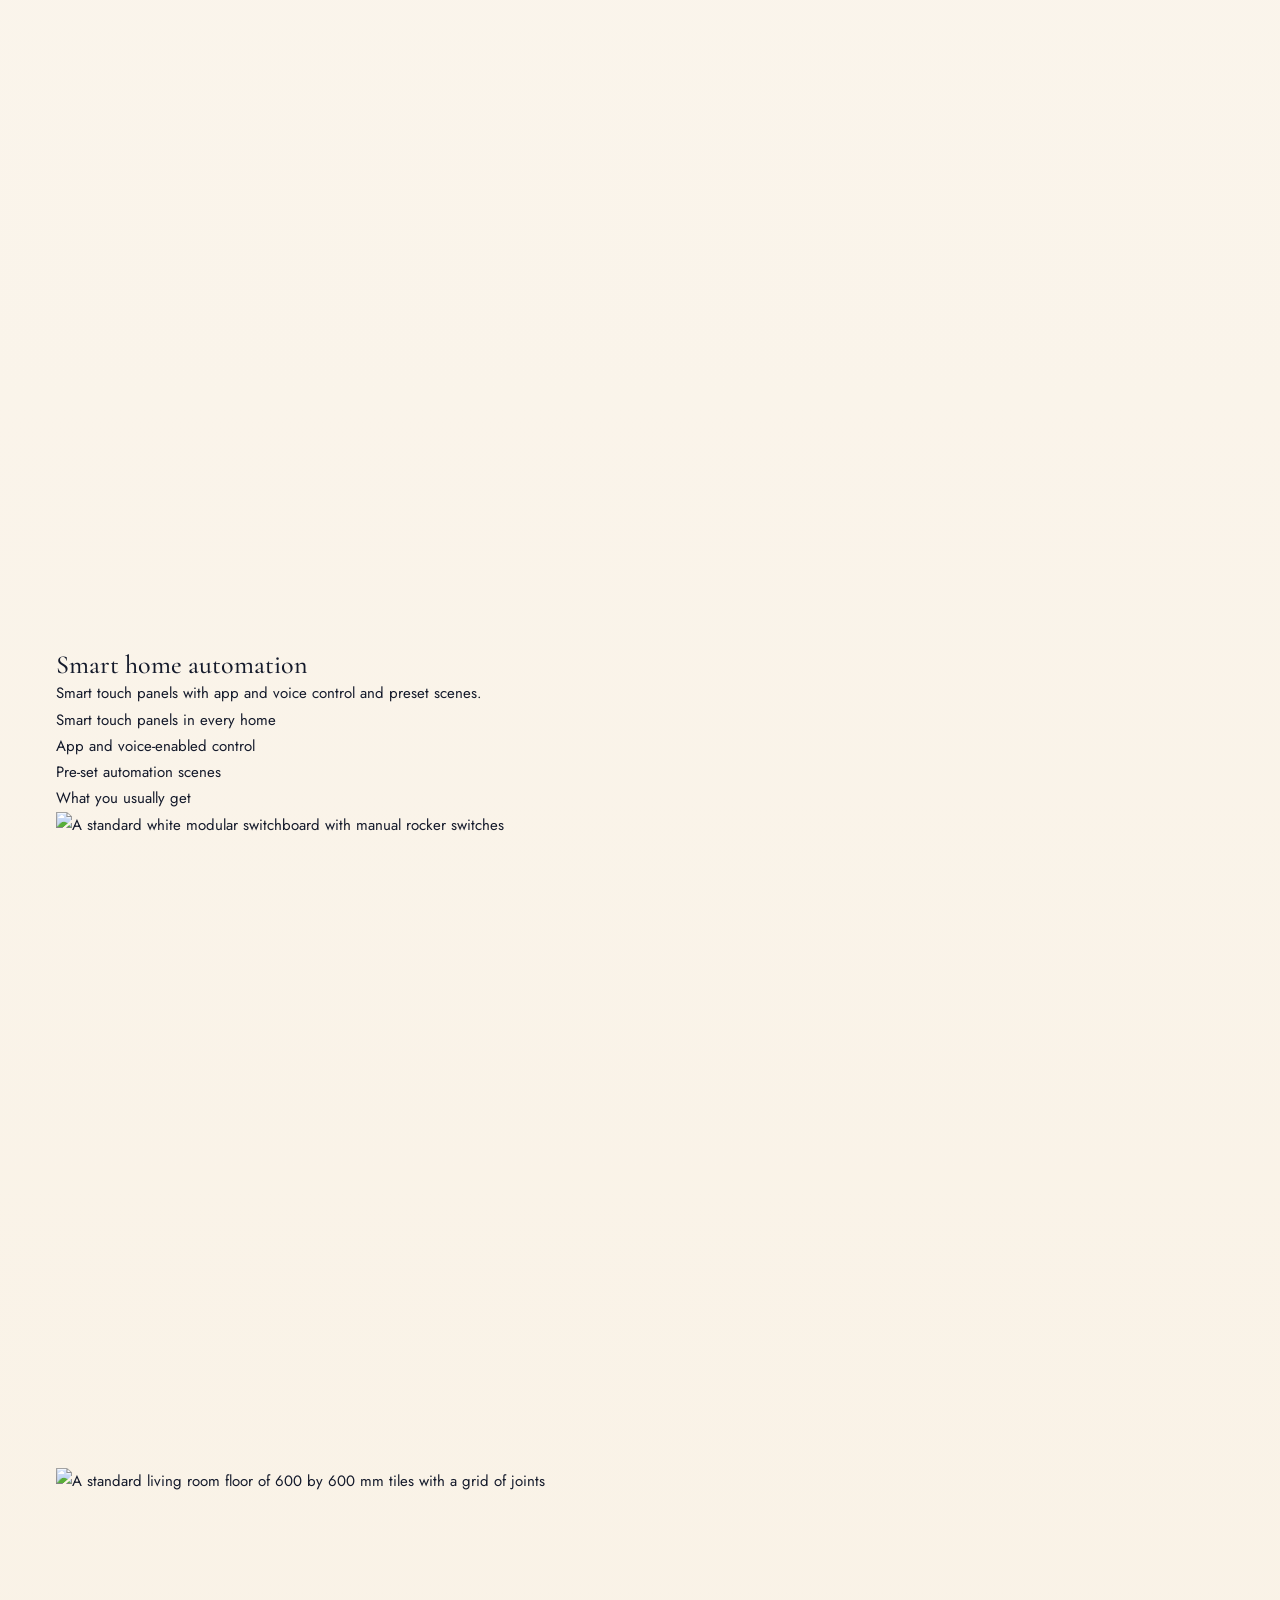
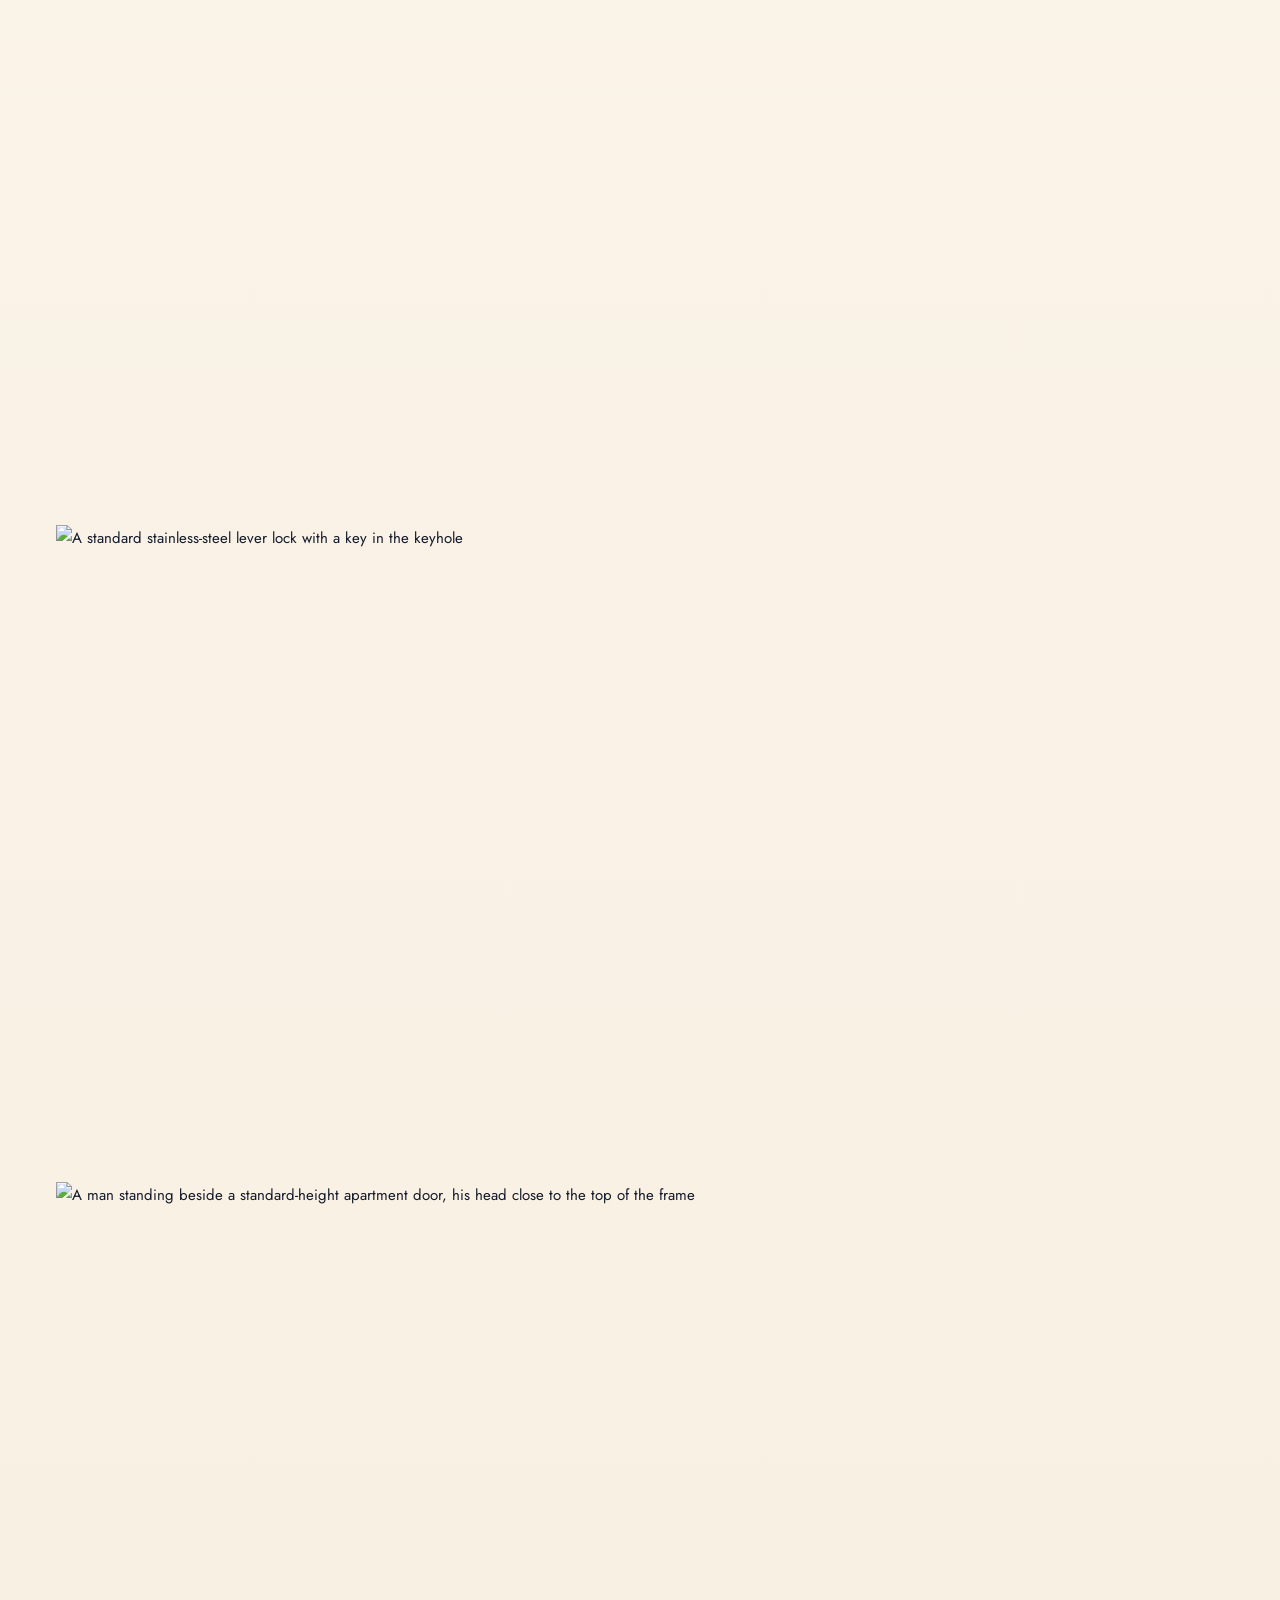
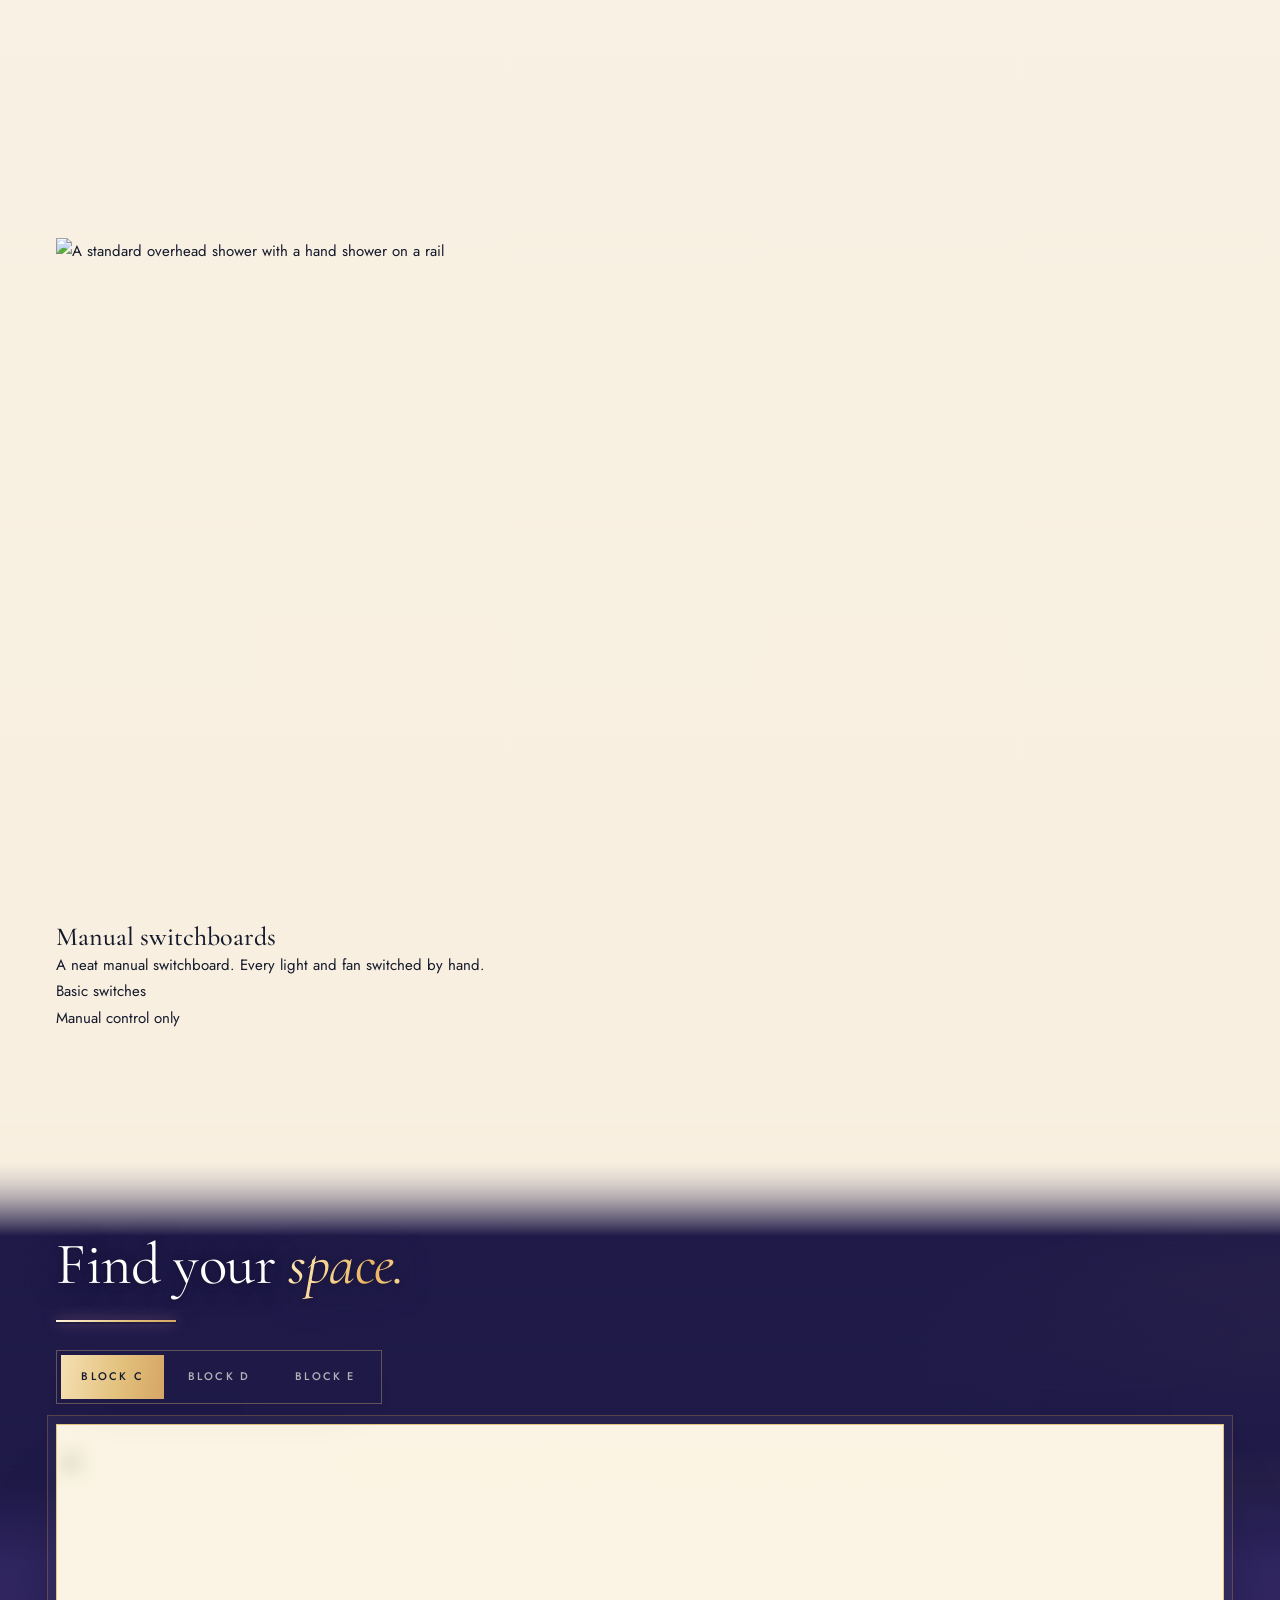
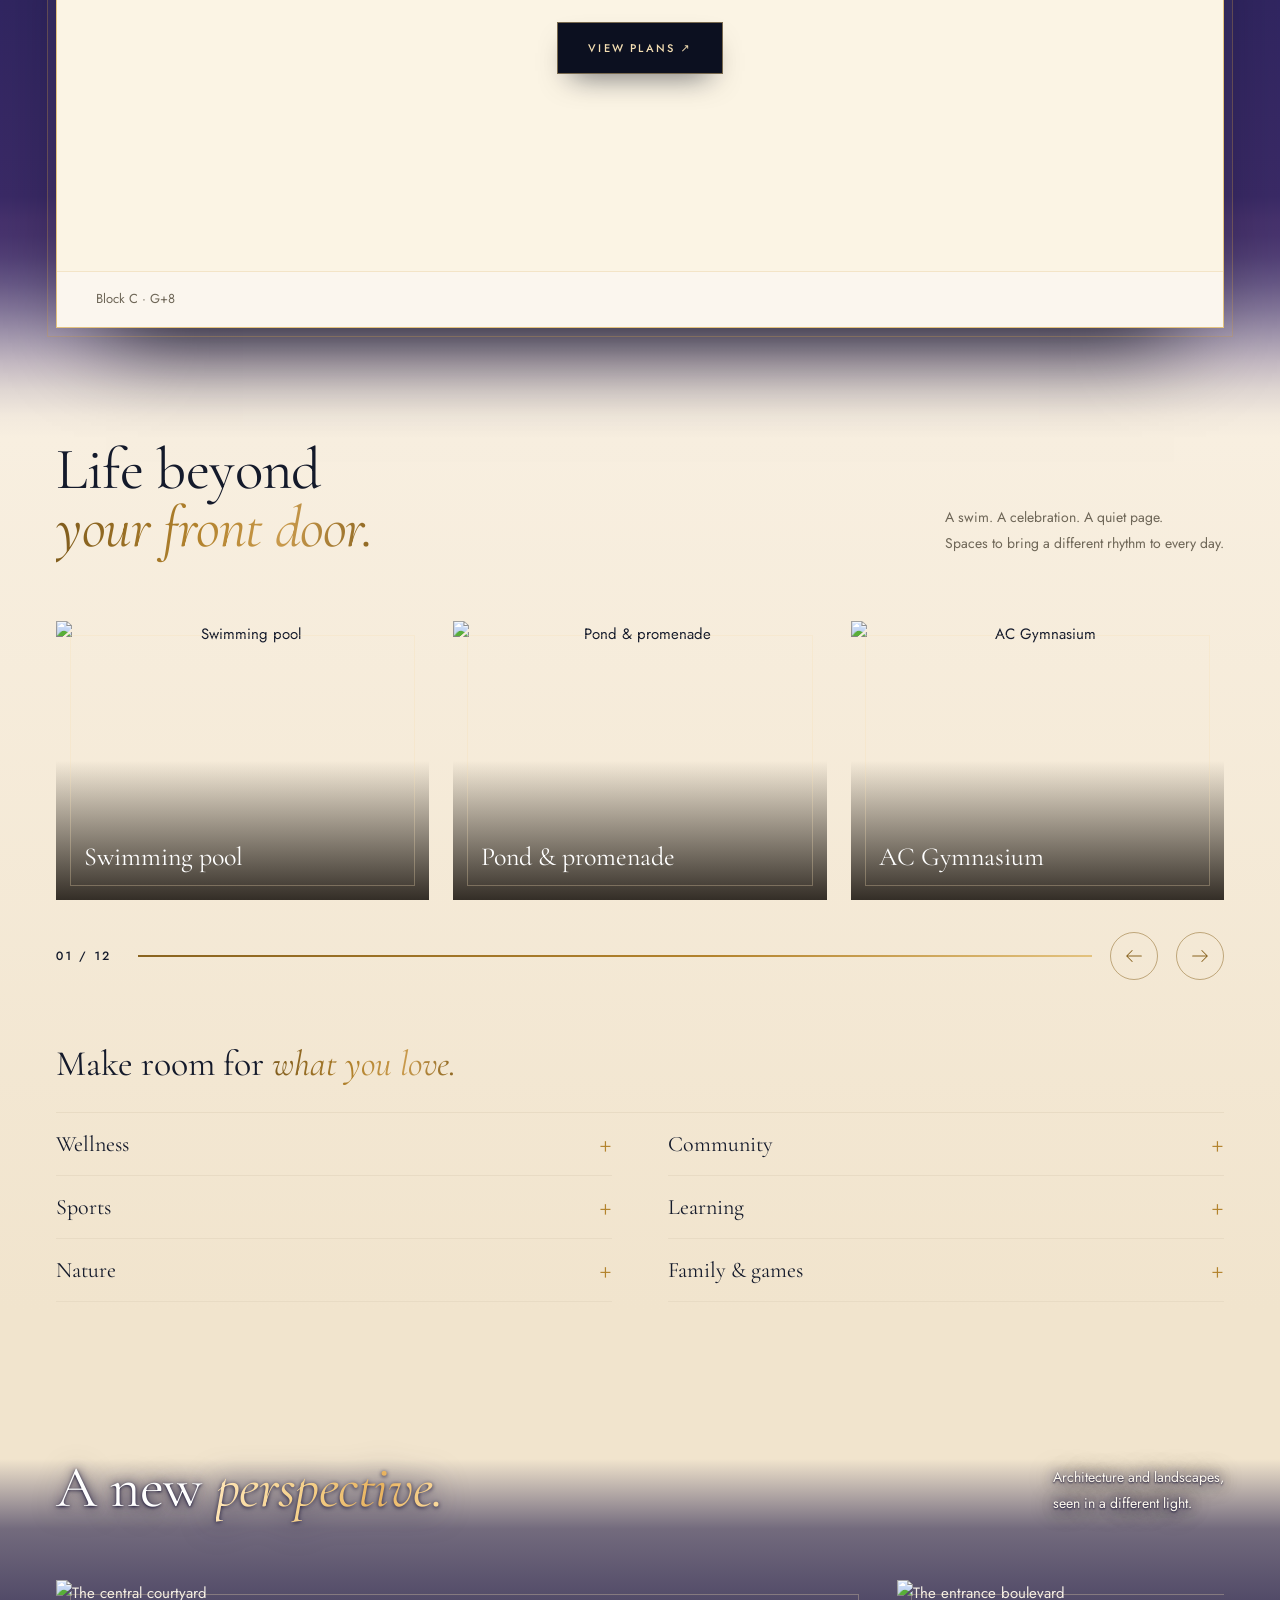
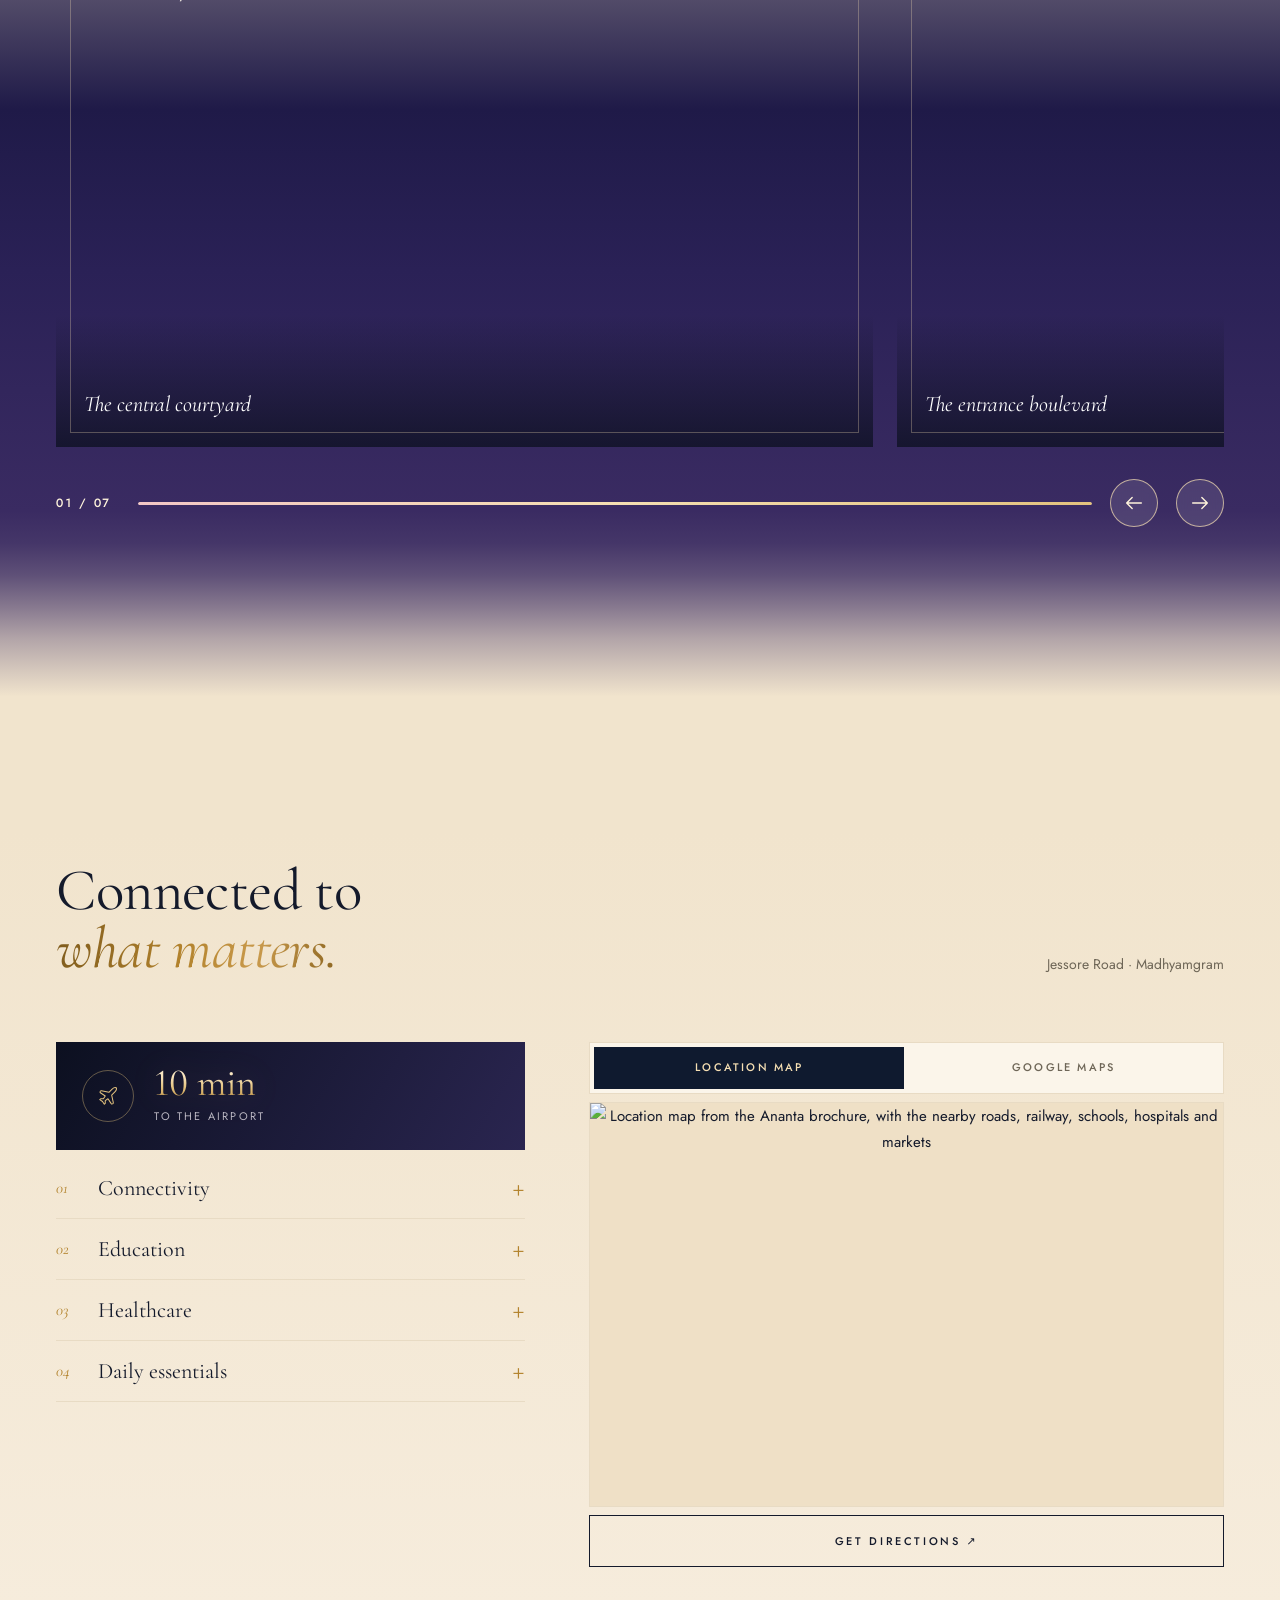
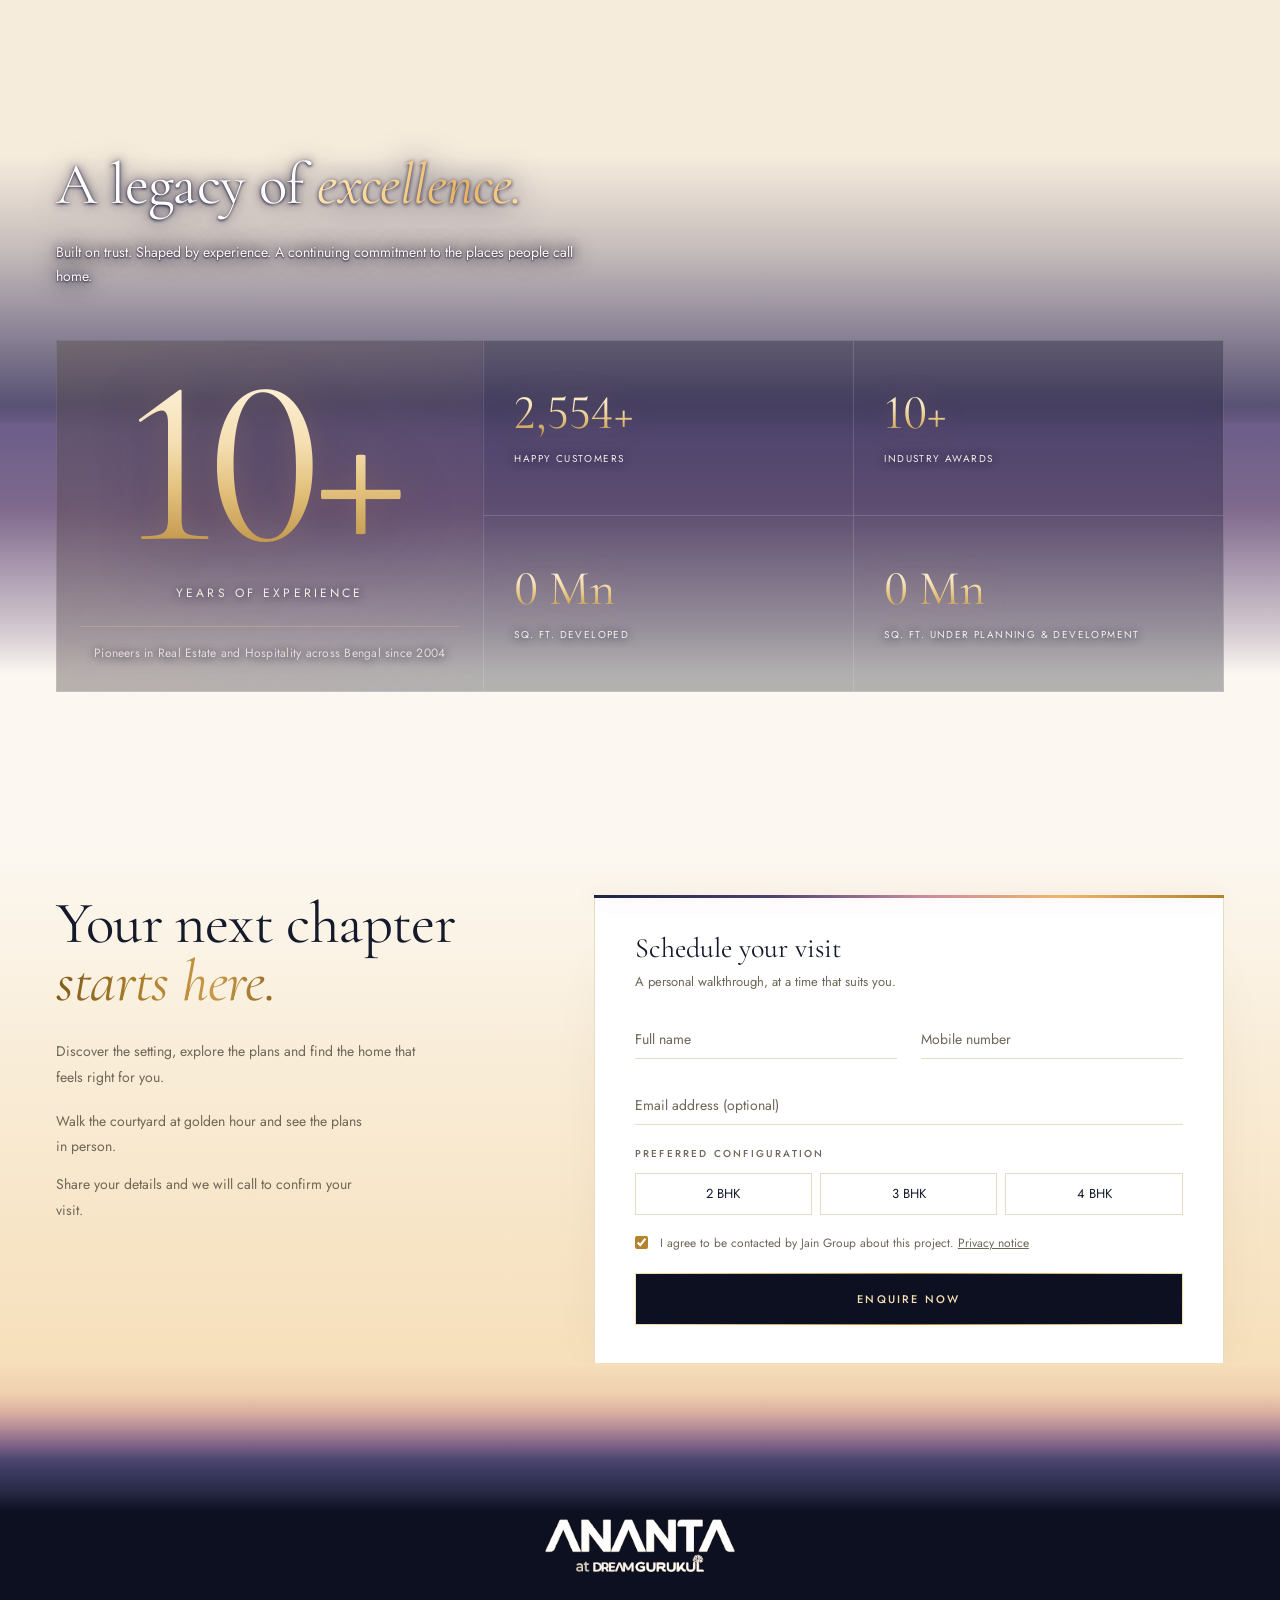
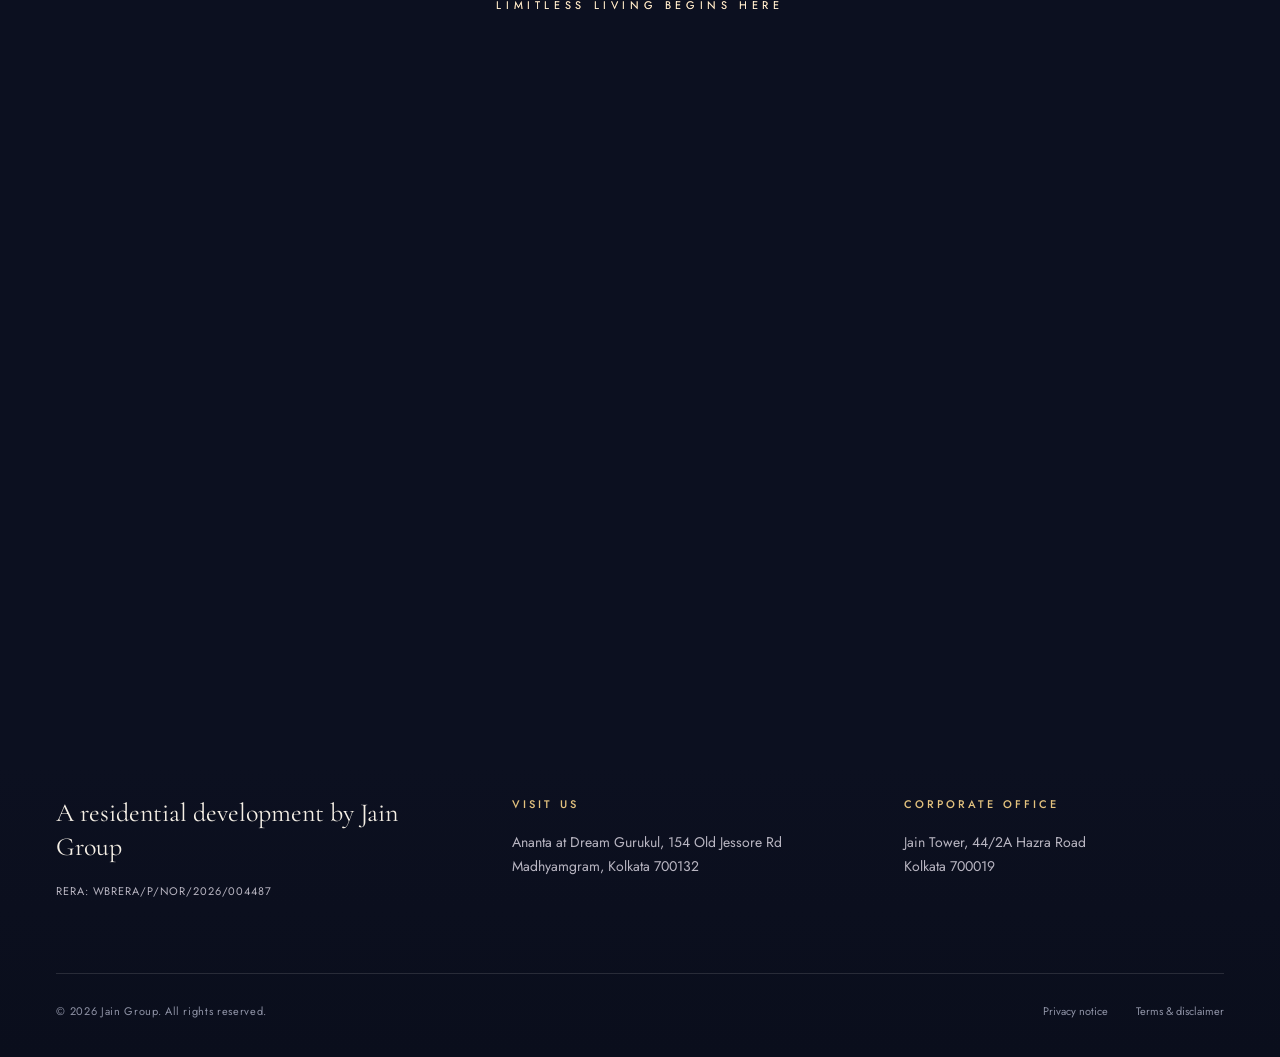
==== commit 99836e2c: "Keep the live server's WhatsApp number (+91 98300 30352) when merging with the live site Co-Authored" ====
--- a/index.html
+++ b/index.html
@@ -573,7 +573,7 @@
       <p class="ferr" data-ferr role="alert"></p>
       <button class="btn btn-p" type="submit" data-label="View floor plans">View floor plans ↗</button>
     </form></dialog>
-<a class="wa-float" href="https://wa.me/919830029156?text=I%20am%20interested%20in%20Ananta" target="_blank" rel="noopener" aria-label="Chat with us on WhatsApp"><svg viewBox="0 0 24 24" width="26" height="26" fill="currentColor" aria-hidden="true"><path d="M17.472 14.382c-.297-.149-1.758-.867-2.03-.967-.273-.099-.471-.148-.67.15-.197.297-.767.966-.94 1.164-.173.199-.347.223-.644.075-.297-.15-1.255-.463-2.39-1.475-.883-.788-1.48-1.761-1.653-2.059-.173-.297-.018-.458.13-.606.134-.133.298-.347.446-.52.149-.174.198-.298.298-.497.099-.198.05-.371-.025-.52-.075-.149-.669-1.612-.916-2.207-.242-.579-.487-.5-.669-.51-.173-.008-.371-.01-.57-.01-.198 0-.52.074-.792.372-.272.297-1.04 1.016-1.04 2.479 0 1.462 1.065 2.875 1.213 3.074.149.198 2.096 3.2 5.077 4.487.709.306 1.262.489 1.694.625.712.227 1.36.195 1.871.118.571-.085 1.758-.719 2.006-1.413.248-.694.248-1.289.173-1.413-.074-.124-.272-.198-.57-.347m-5.421 7.403h-.004a9.87 9.87 0 01-5.031-1.378l-.361-.214-3.741.982.998-3.648-.235-.374a9.86 9.86 0 01-1.51-5.26c.001-5.45 4.436-9.884 9.888-9.884 2.64 0 5.122 1.03 6.988 2.898a9.825 9.825 0 012.893 6.994c-.003 5.45-4.437 9.884-9.885 9.884m8.413-18.297A11.815 11.815 0 0012.05 0C5.495 0 .16 5.335.157 11.892c0 2.096.547 4.142 1.588 5.945L.057 24l6.305-1.654a11.882 11.882 0 005.683 1.448h.005c6.554 0 11.89-5.335 11.893-11.893a11.821 11.821 0 00-3.48-8.413z"/></svg></a>
+<a class="wa-float" href="https://wa.me/919830030352?text=I%20am%20interested%20in%20Ananta" target="_blank" rel="noopener" aria-label="Chat with us on WhatsApp"><svg viewBox="0 0 24 24" width="26" height="26" fill="currentColor" aria-hidden="true"><path d="M17.472 14.382c-.297-.149-1.758-.867-2.03-.967-.273-.099-.471-.148-.67.15-.197.297-.767.966-.94 1.164-.173.199-.347.223-.644.075-.297-.15-1.255-.463-2.39-1.475-.883-.788-1.48-1.761-1.653-2.059-.173-.297-.018-.458.13-.606.134-.133.298-.347.446-.52.149-.174.198-.298.298-.497.099-.198.05-.371-.025-.52-.075-.149-.669-1.612-.916-2.207-.242-.579-.487-.5-.669-.51-.173-.008-.371-.01-.57-.01-.198 0-.52.074-.792.372-.272.297-1.04 1.016-1.04 2.479 0 1.462 1.065 2.875 1.213 3.074.149.198 2.096 3.2 5.077 4.487.709.306 1.262.489 1.694.625.712.227 1.36.195 1.871.118.571-.085 1.758-.719 2.006-1.413.248-.694.248-1.289.173-1.413-.074-.124-.272-.198-.57-.347m-5.421 7.403h-.004a9.87 9.87 0 01-5.031-1.378l-.361-.214-3.741.982.998-3.648-.235-.374a9.86 9.86 0 01-1.51-5.26c.001-5.45 4.436-9.884 9.888-9.884 2.64 0 5.122 1.03 6.988 2.898a9.825 9.825 0 012.893 6.994c-.003 5.45-4.437 9.884-9.885 9.884m8.413-18.297A11.815 11.815 0 0012.05 0C5.495 0 .16 5.335.157 11.892c0 2.096.547 4.142 1.588 5.945L.057 24l6.305-1.654a11.882 11.882 0 005.683 1.448h.005c6.554 0 11.89-5.335 11.893-11.893a11.821 11.821 0 00-3.48-8.413z"/></svg></a>
 <nav class="mobile-actions" aria-label="Quick contact"><a href="#enquiry">Enquire now ↗</a><a href="tel:+917353150777" aria-label="Call +91 73531 50777"><span class="call-icon" aria-hidden="true"><svg viewBox="0 0 24 24" width="11" height="11" fill="currentColor" aria-hidden="true"><path d="M6.6 10.8a15.1 15.1 0 0 0 6.6 6.6l2.2-2.2a1 1 0 0 1 1-.25 11.4 11.4 0 0 0 3.6.57 1 1 0 0 1 1 1V20a1 1 0 0 1-1 1A17 17 0 0 1 3 4a1 1 0 0 1 1-1h3.5a1 1 0 0 1 1 1c0 1.25.2 2.45.57 3.57a1 1 0 0 1-.25 1z"/></svg></span>Call now</a></nav>
 <!-- Photos: what is on or near the screen always loads first (the browser's own lazy loading, plus section backgrounds
      switched on well before they scroll into view). Once the first screen is ready, the remaining photos are fetched
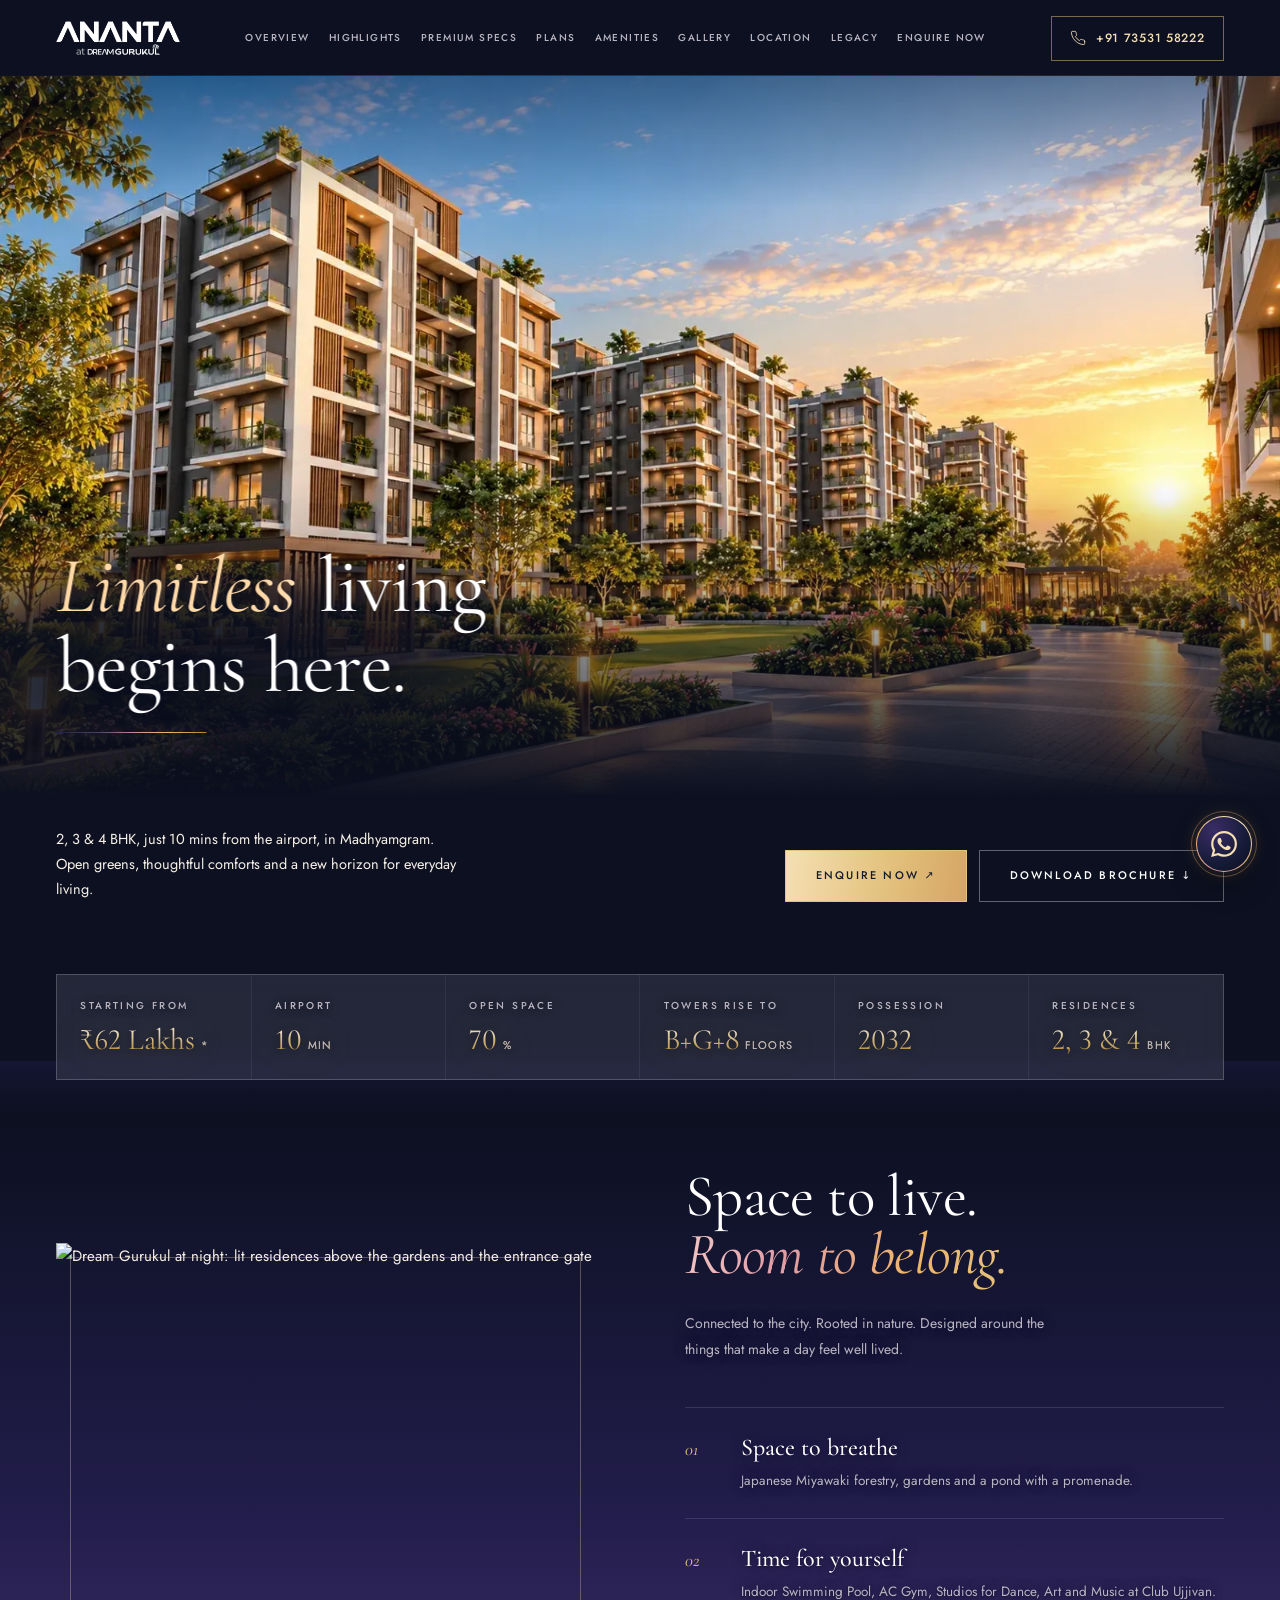
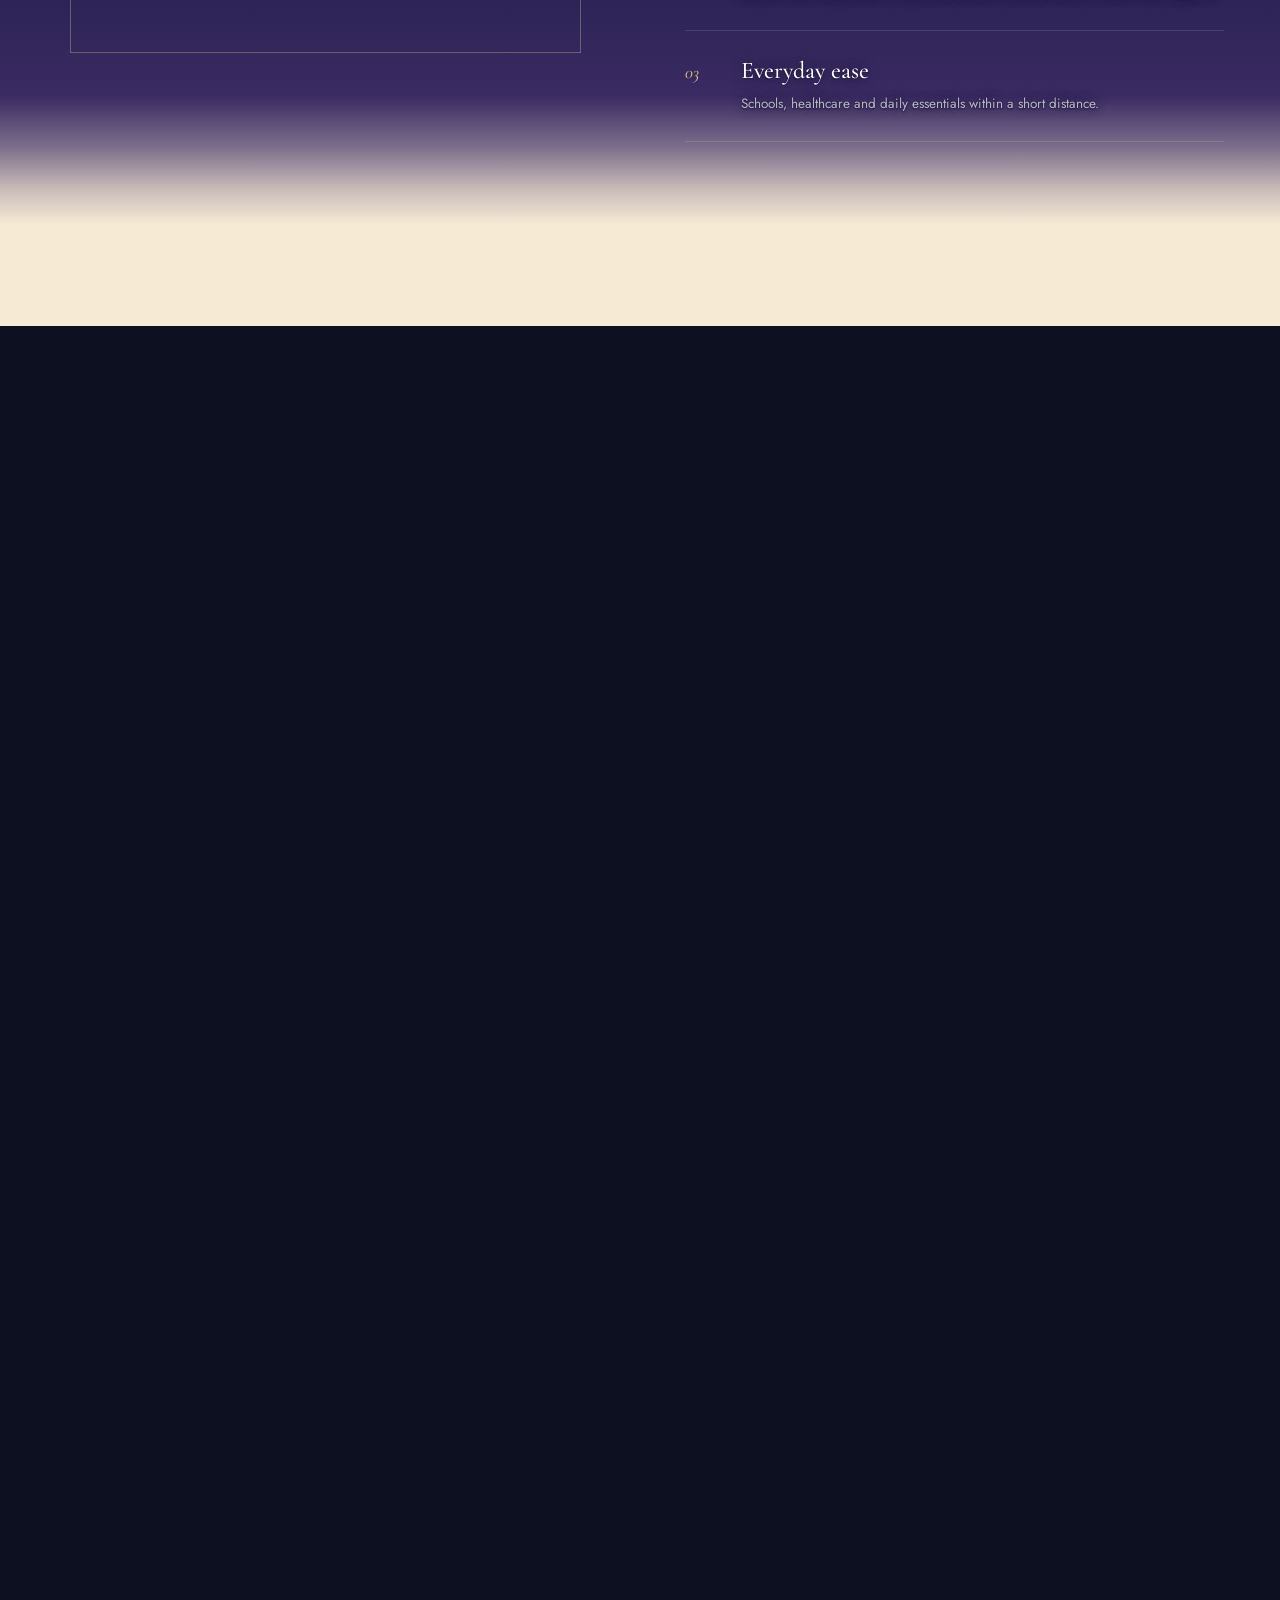
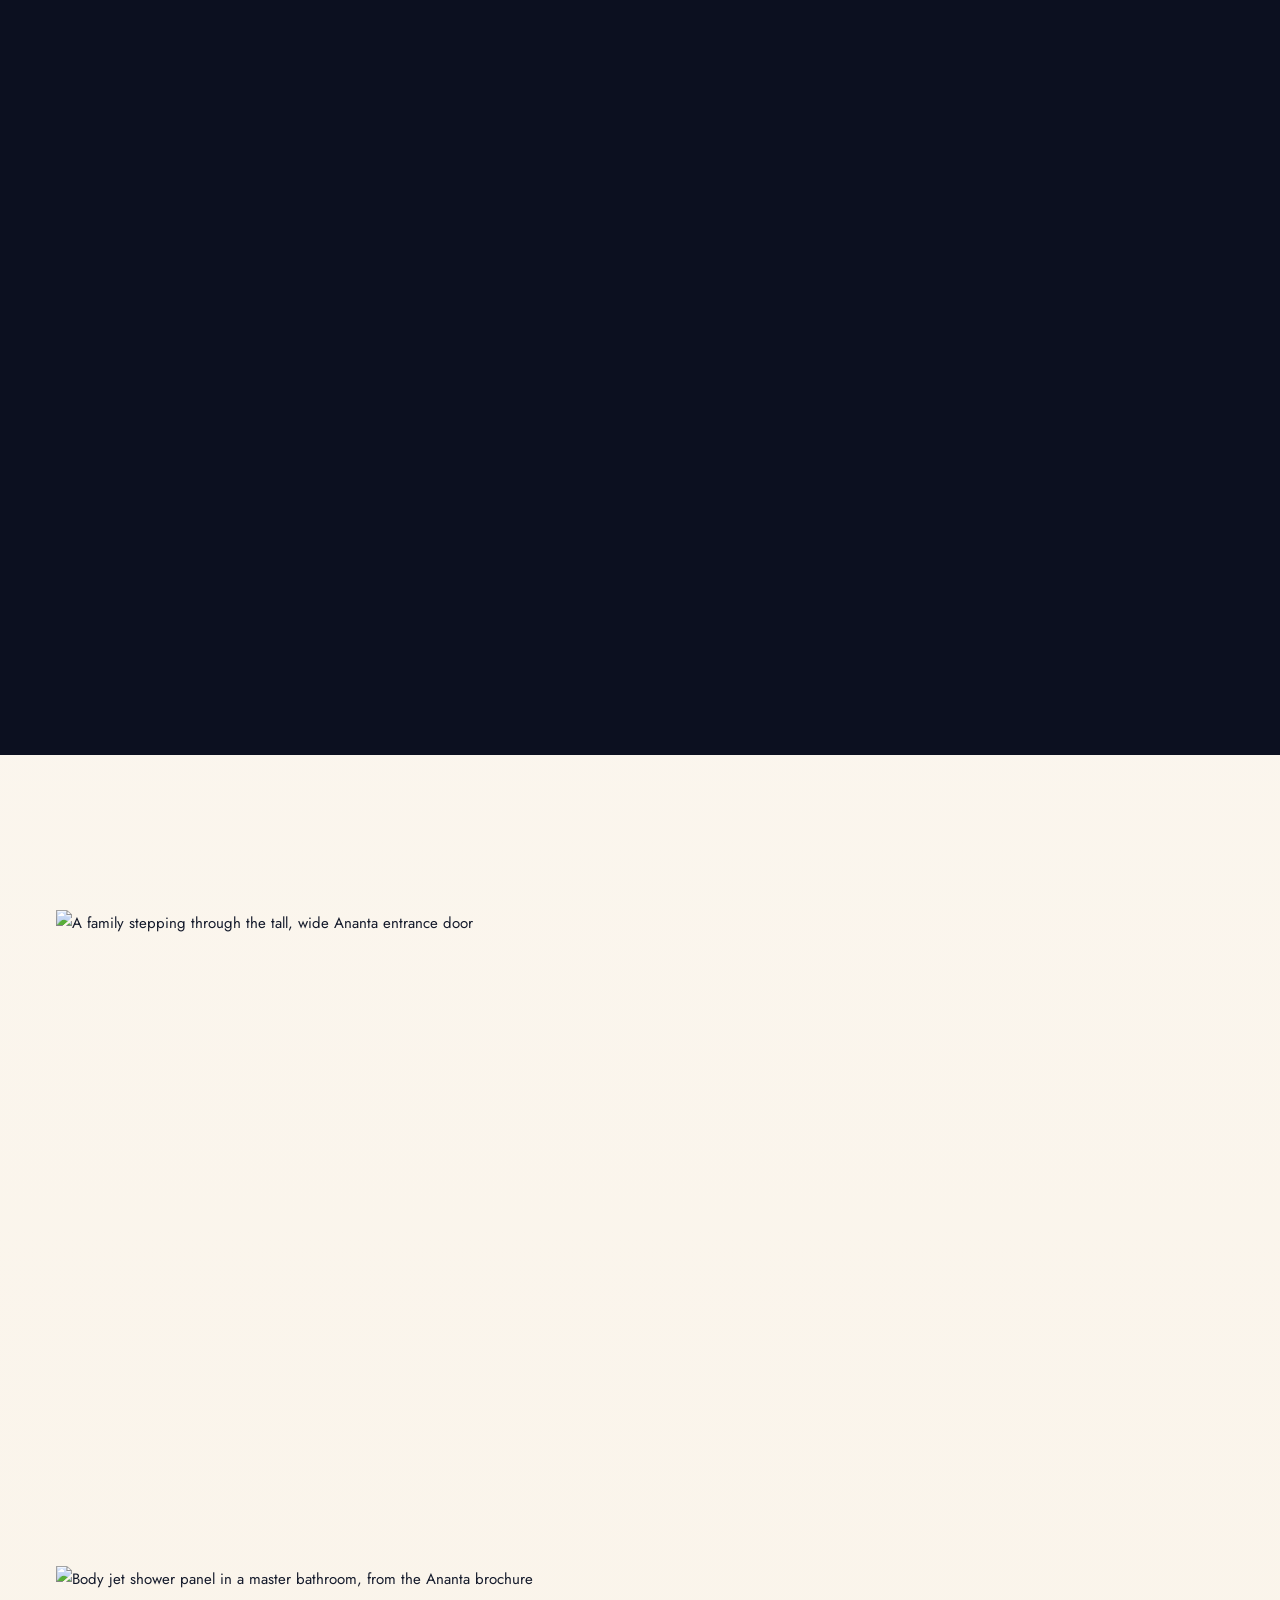
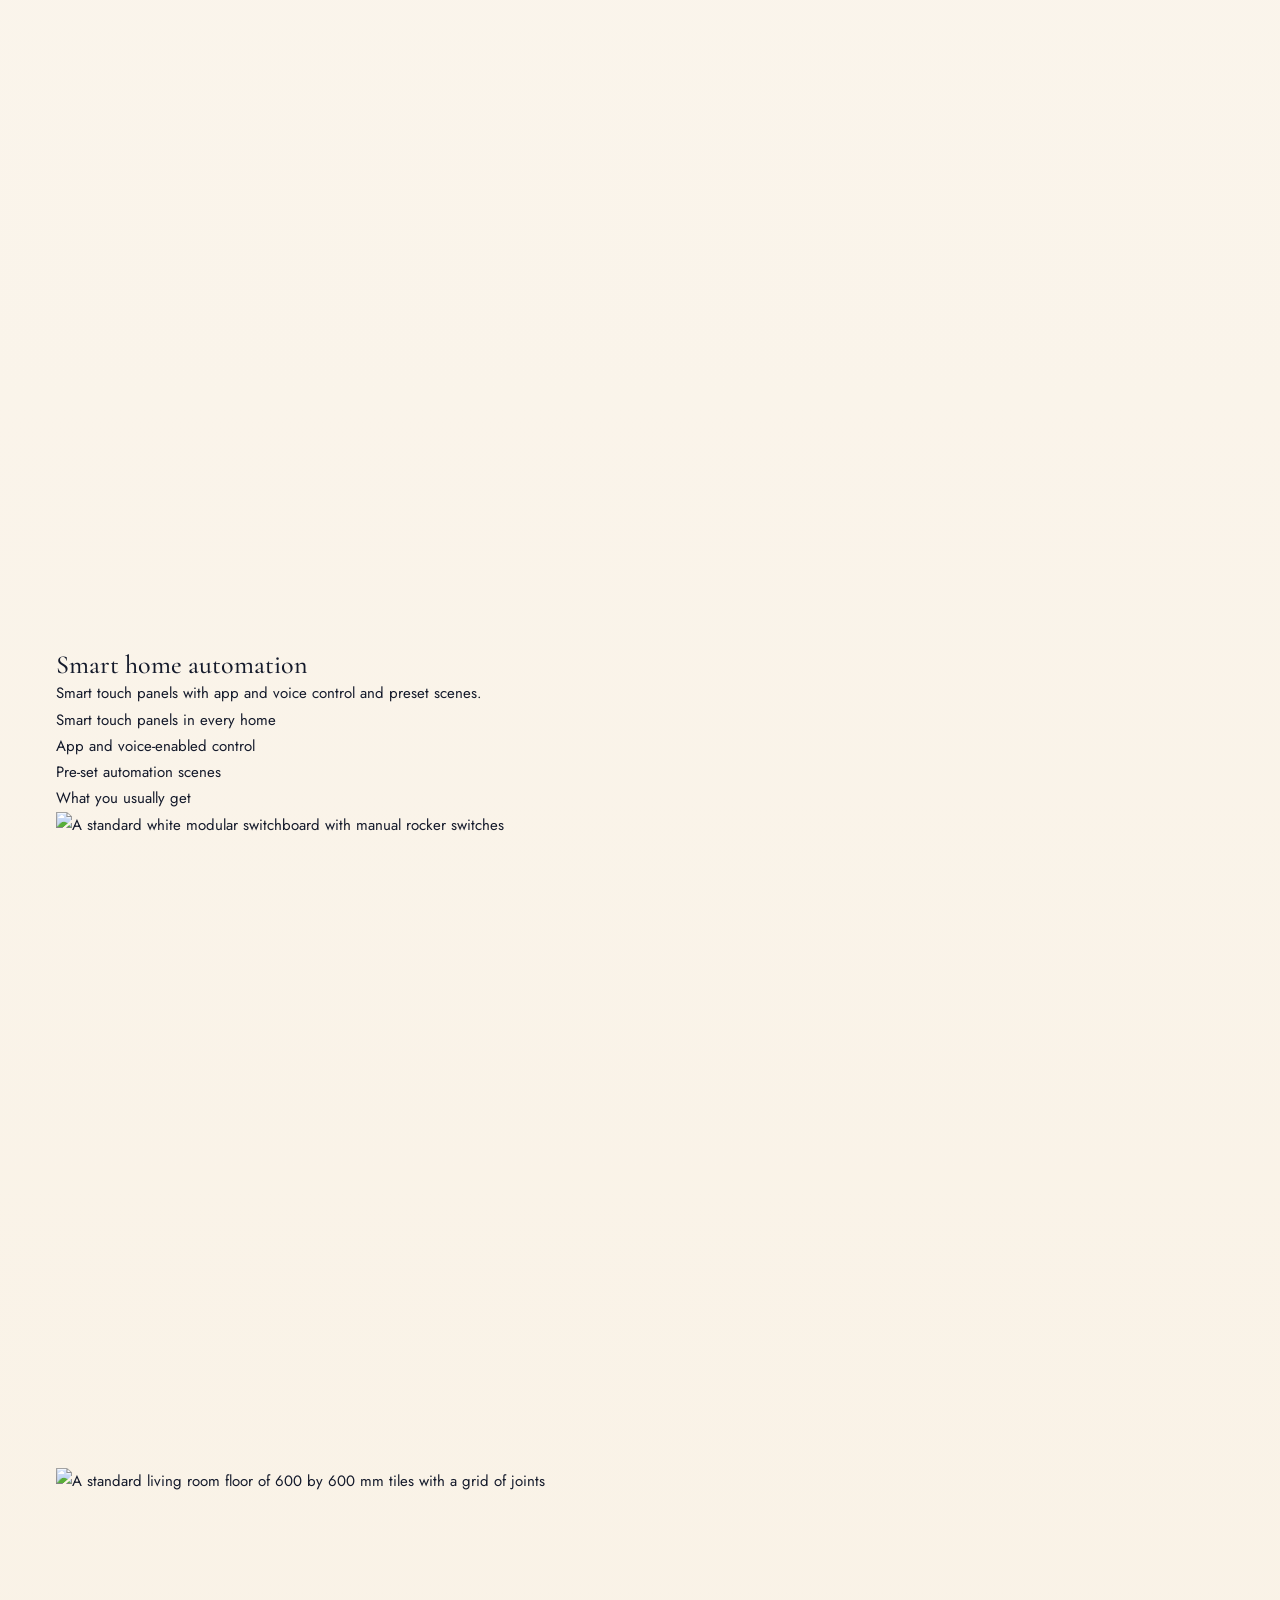
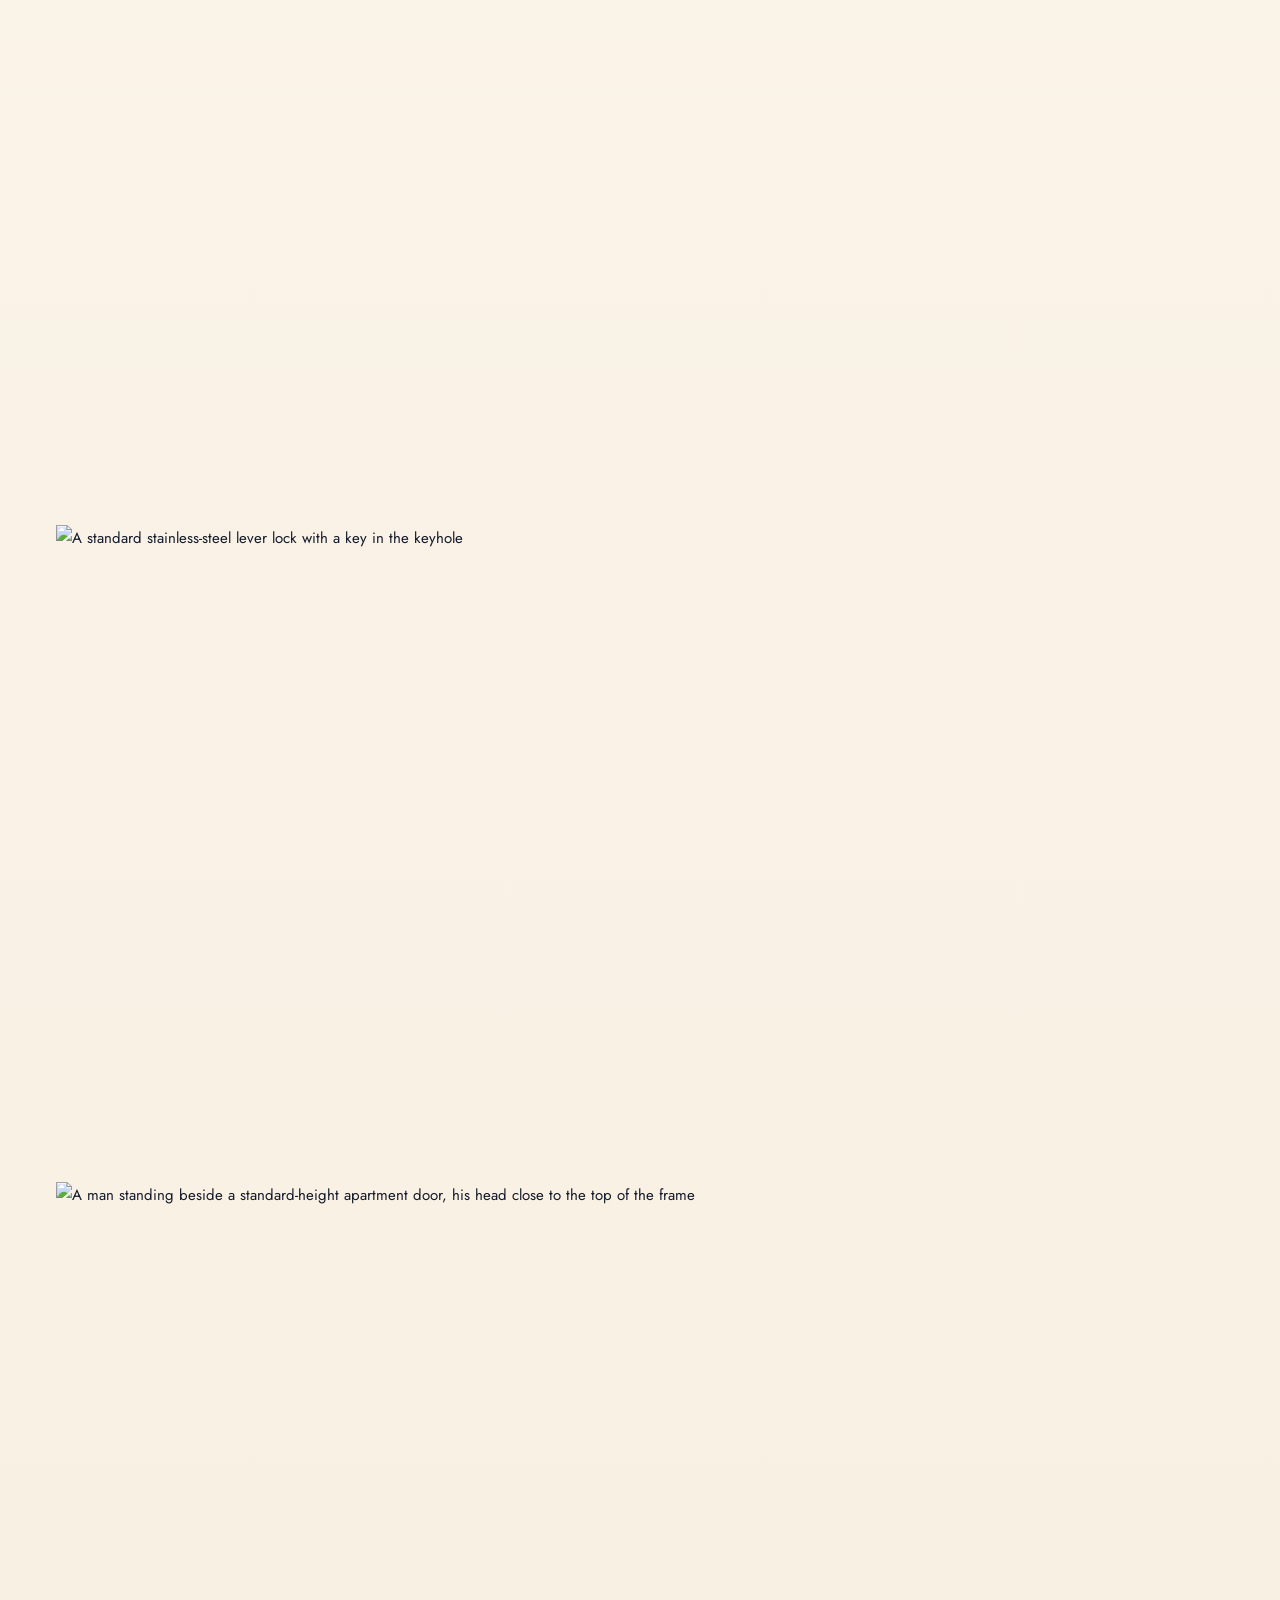
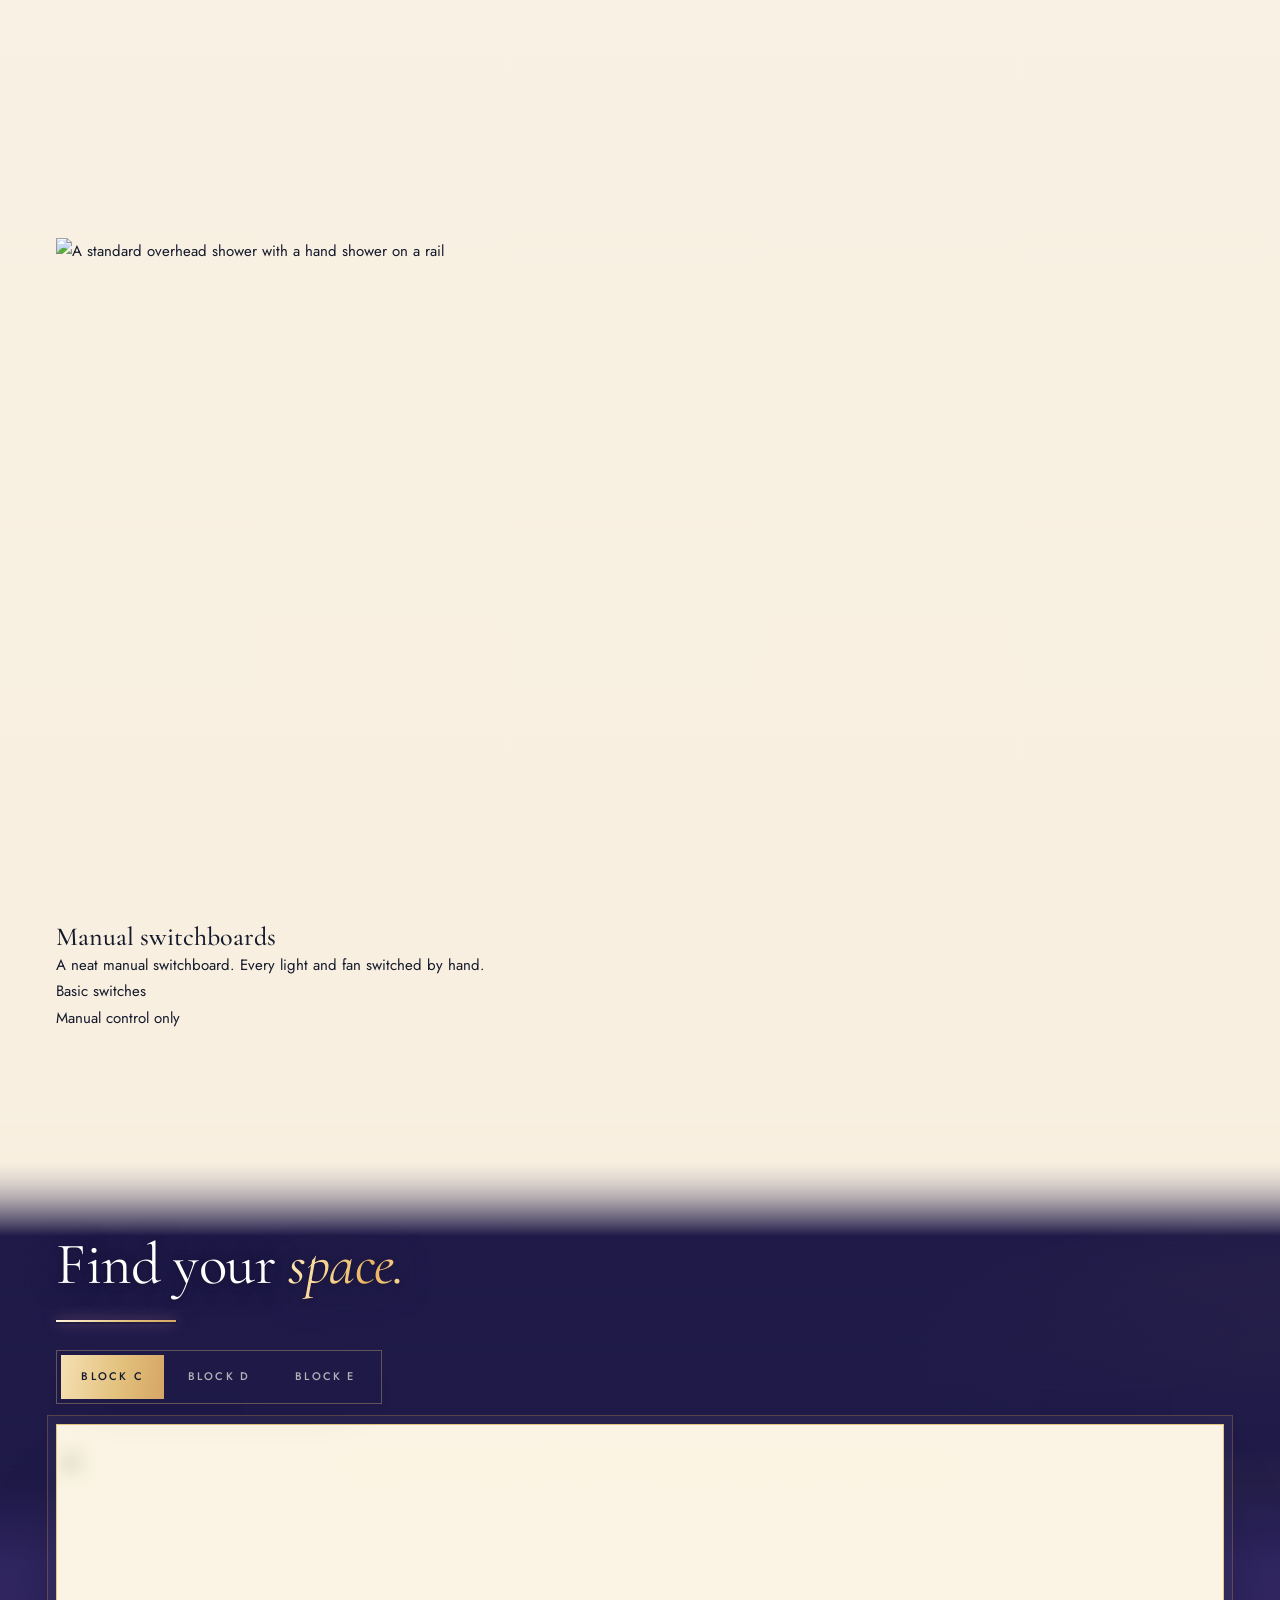
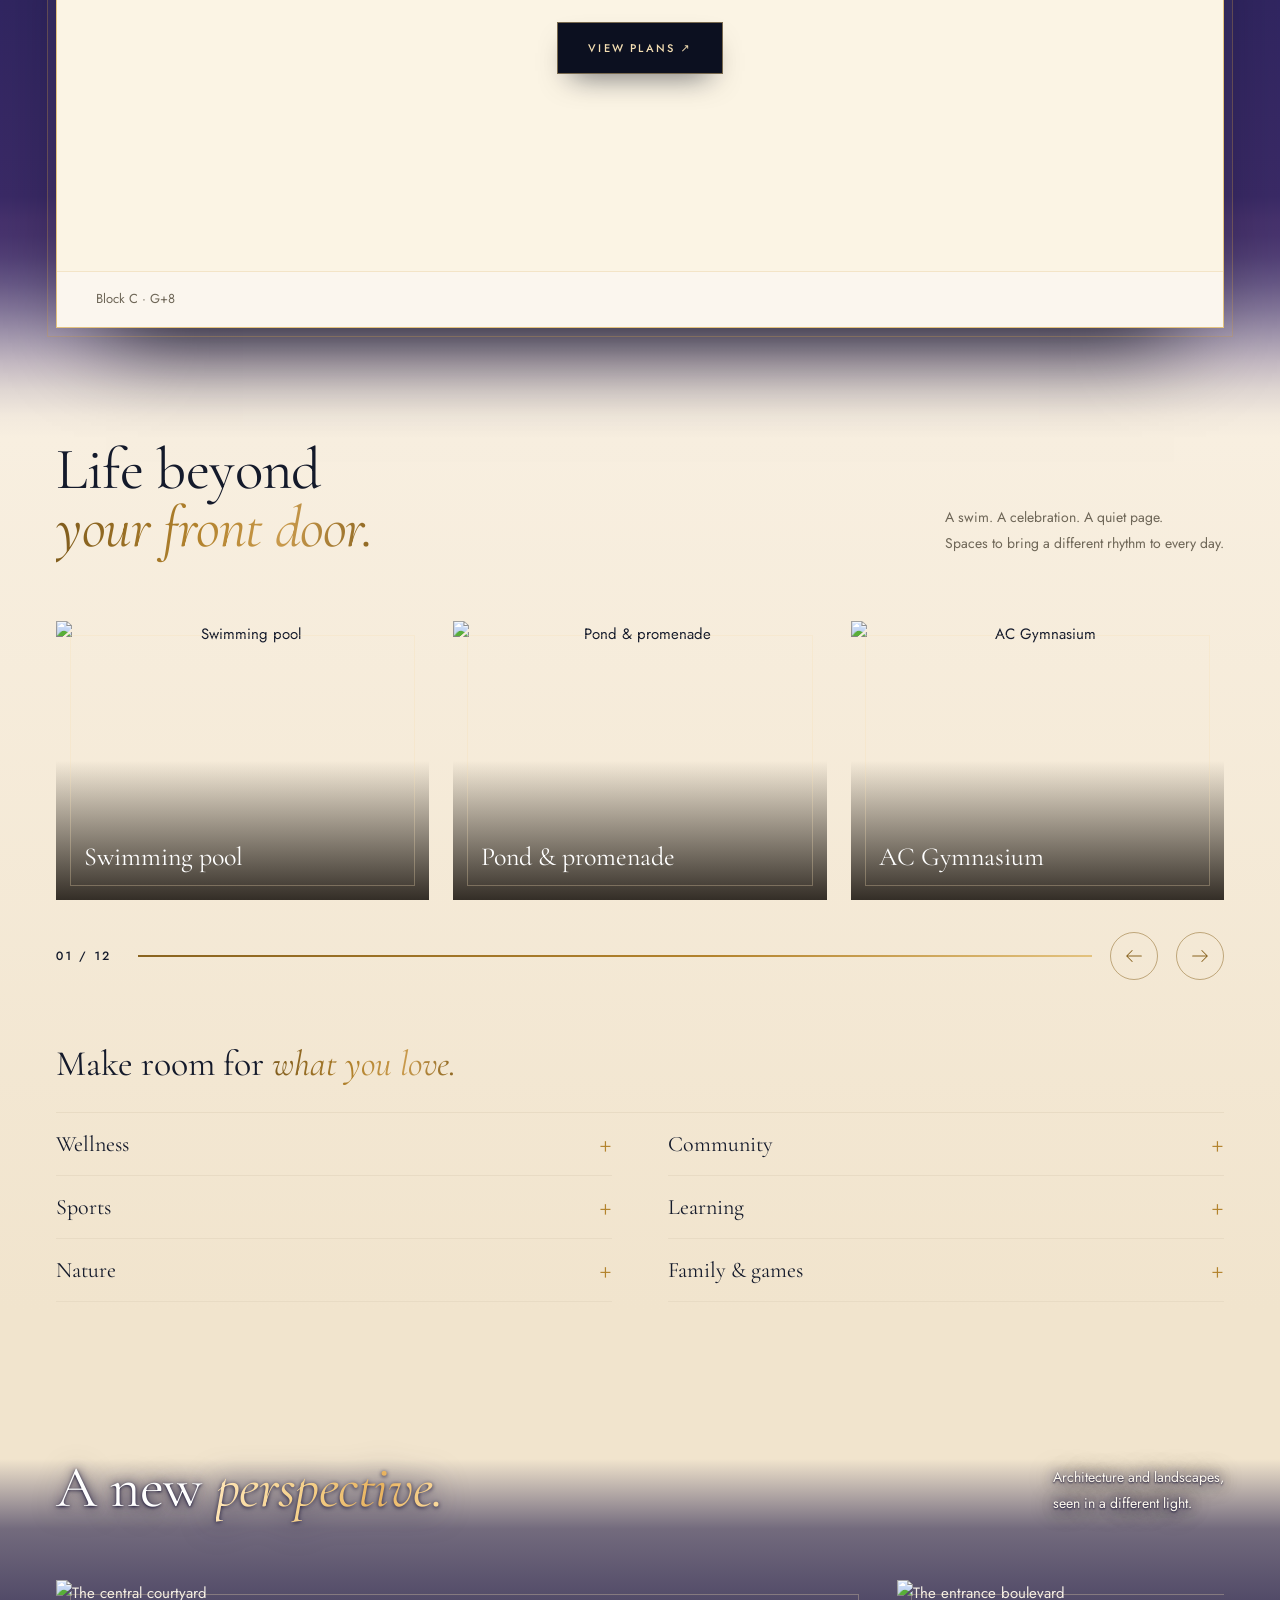
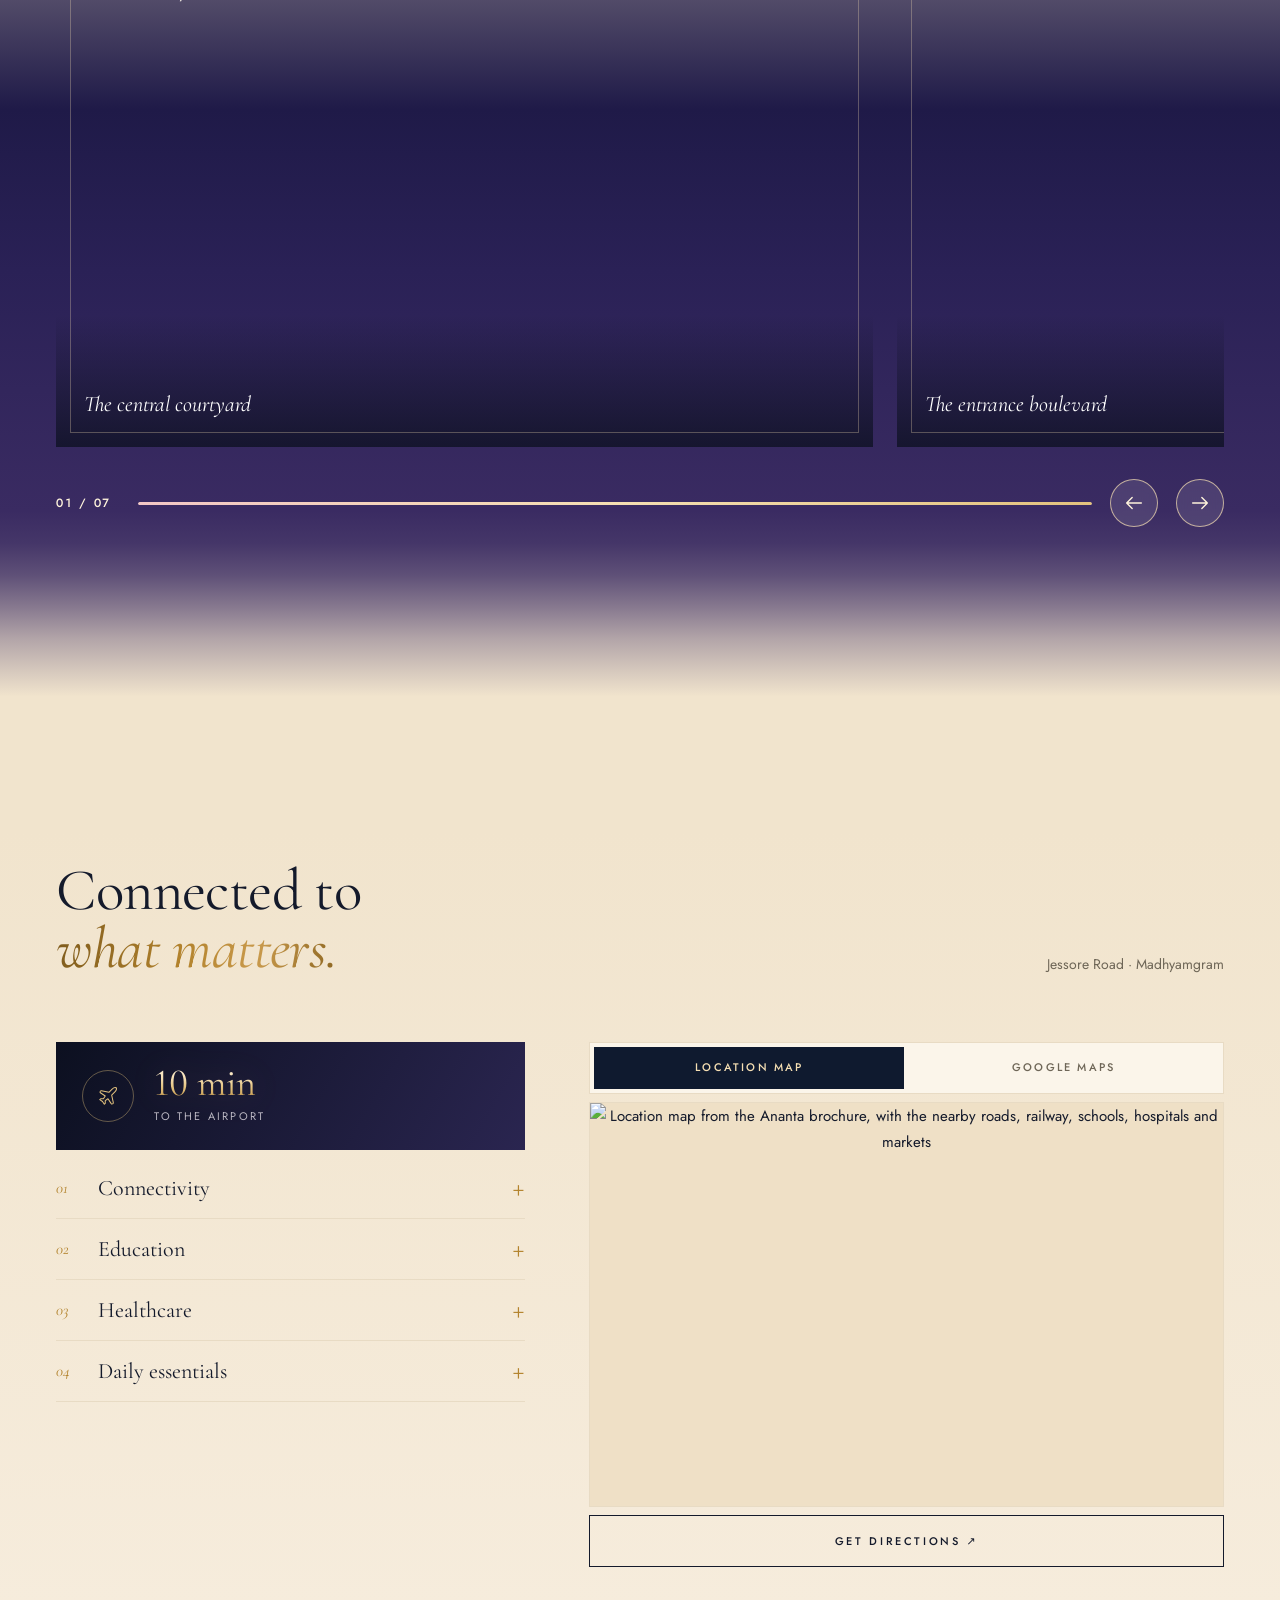
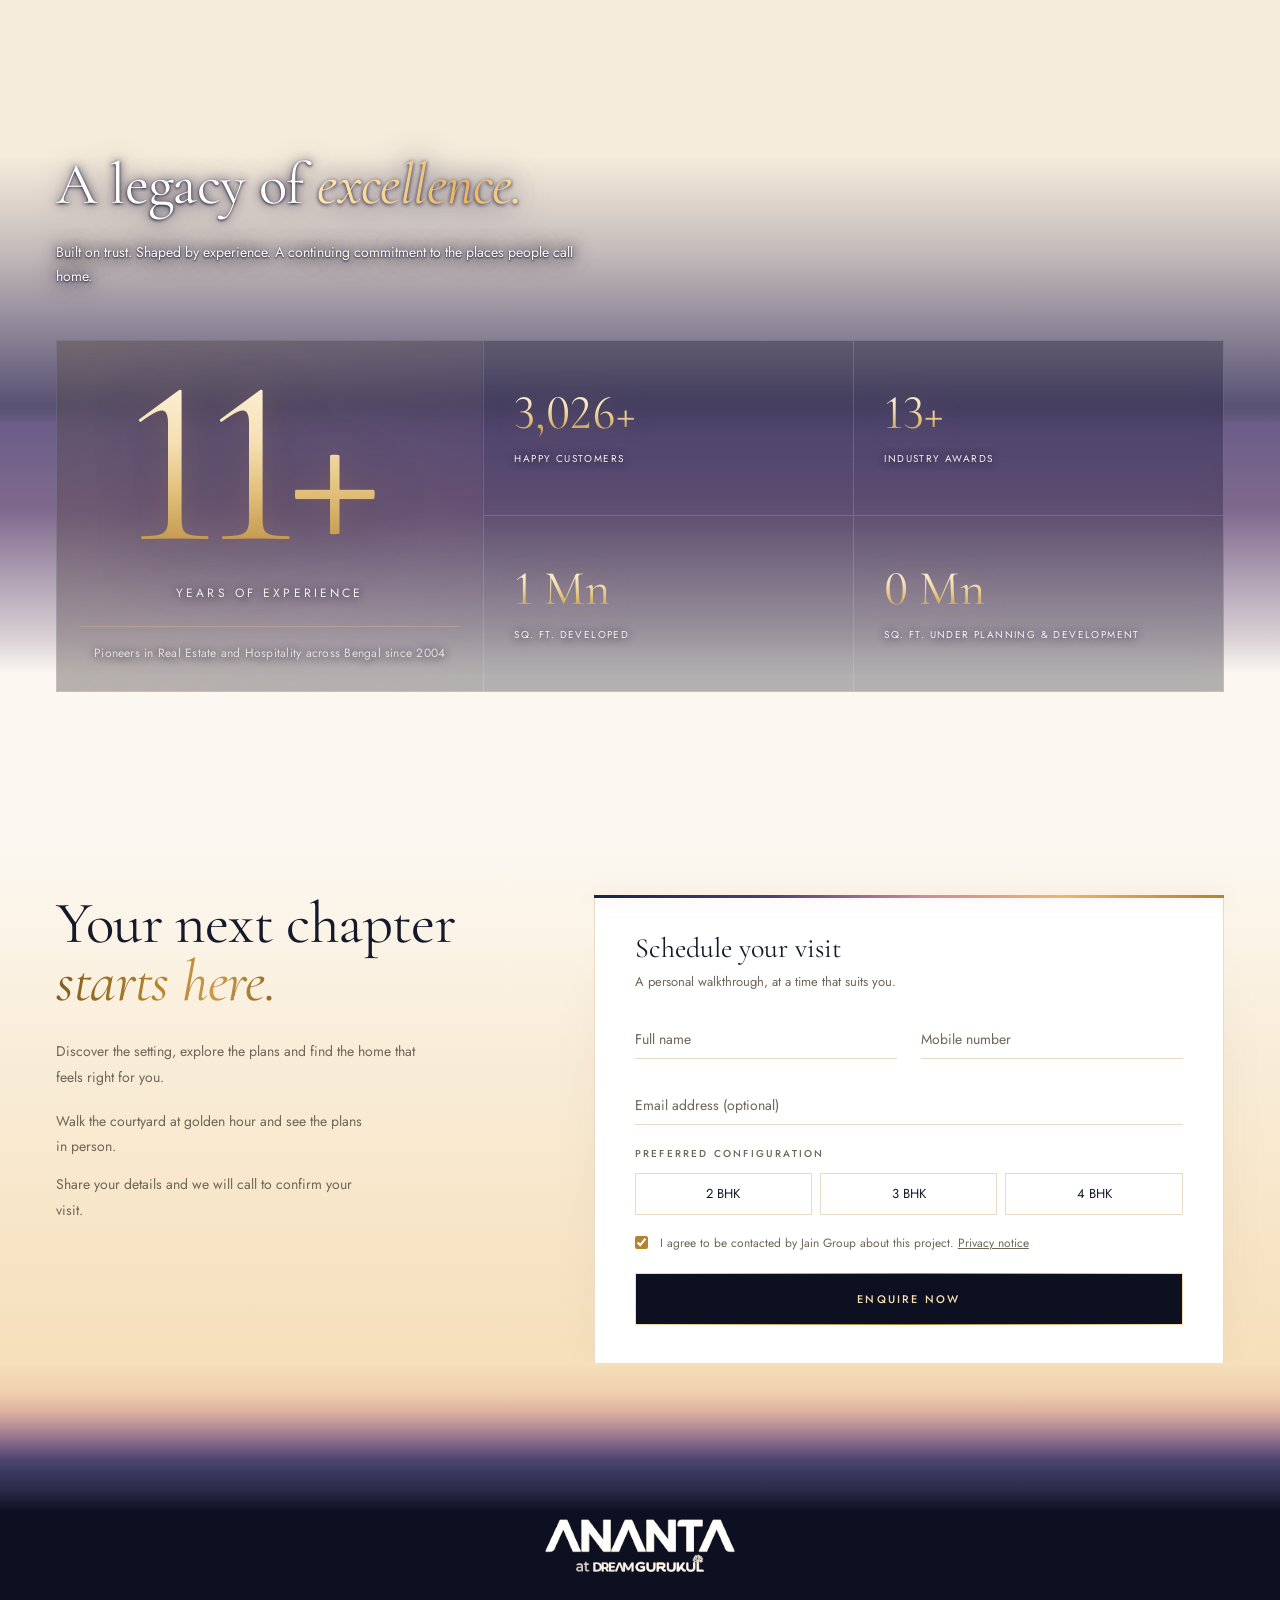
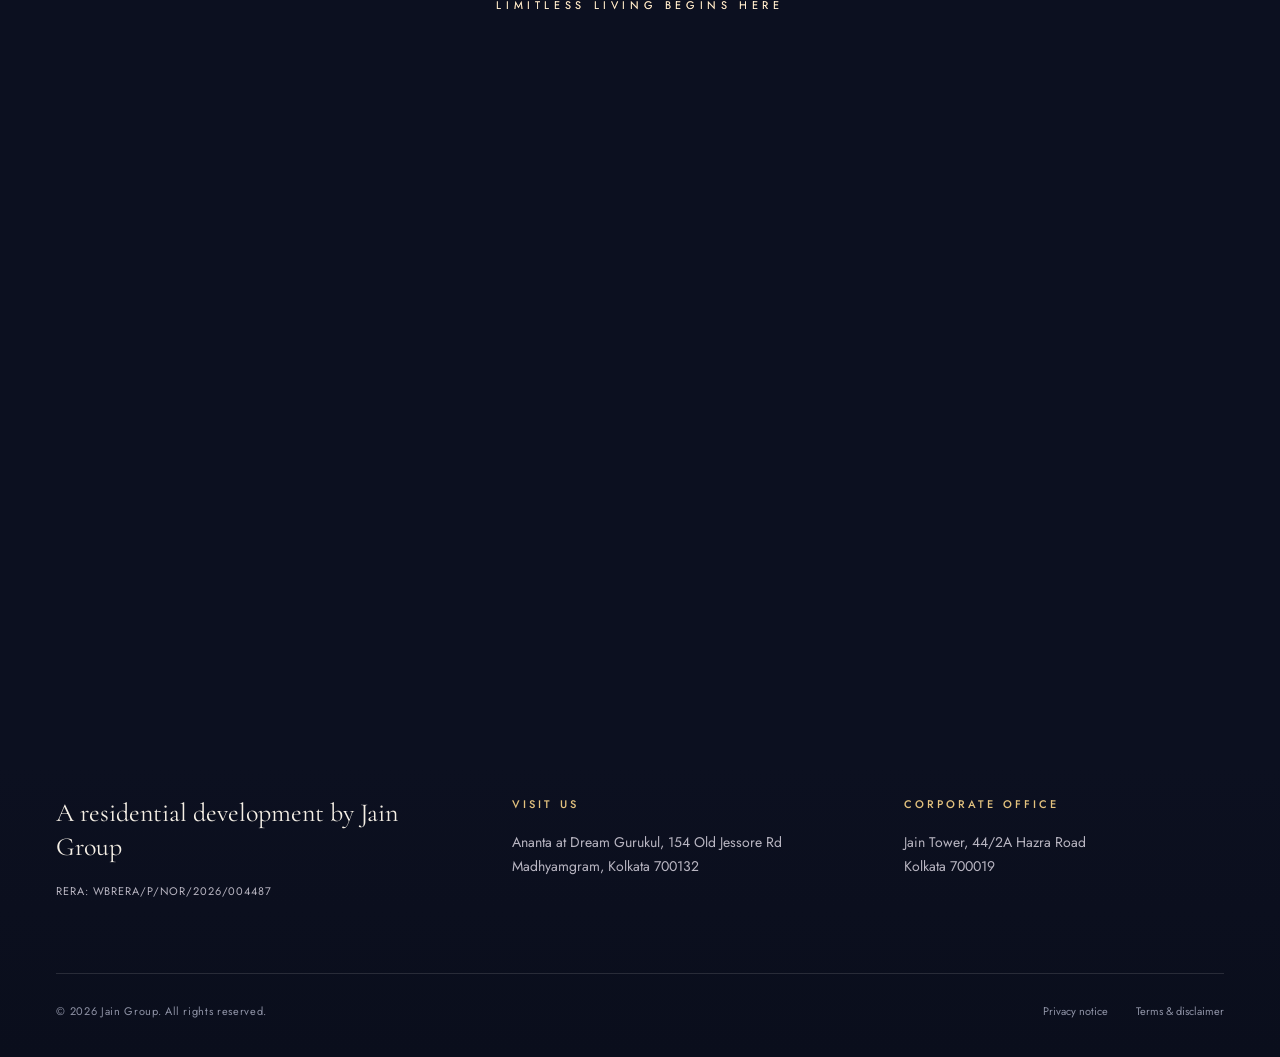
==== commit 87fb0ba7: "AI discovery: link llms.txt from the page head and the sitemap; rupee sign written as INR so it neve" ====
--- a/index.html
+++ b/index.html
@@ -7,6 +7,7 @@
 <title>Dream Ananta by Jain Group | 2, 3 & 4 BHK Flats in Madhyamgram, Kolkata</title>
 <meta name="description" content="Dream Ananta by Jain Group: 2, 3 & 4 BHK flats at Dream Gurukul, Madhyamgram, 10 min from Kolkata Airport. From ₹62 lakh. RERA WBRERA/P/NOR/2026/004487.">
 <link rel="canonical" href="https://dreamananta.com/">
+<link rel="alternate" type="text/plain" href="https://dreamananta.com/llms.txt" title="Dream Ananta project facts for AI (llms.txt)">
 <meta name="robots" content="index, follow, max-image-preview:large">
 
 <!-- Open Graph (Facebook, WhatsApp, LinkedIn) -->
@@ -155,7 +156,7 @@
         "https://dreamananta.com/assets/images/web/am-banquet.webp",
         "https://dreamananta.com/assets/images/web/am-yoga.webp"
       ],
-      "description": "Dream Ananta is a premium residential project by Jain Group at Dream Gurukul, 154 Old Jessore Road, Madhyamgram, Kolkata, 10 minutes from Kolkata Airport. 232 residences (2, 3 & 4 BHK) in G+8 towers on 5.13 acres with 70% open space, a natural pond, Japanese Miyawaki forestry and Club Ujjivan. Prices start from ₹62 lakh. WBRERA/P/NOR/2026/004487. Possession 2032.",
+      "description": "Dream Ananta is a premium residential project by Jain Group at Dream Gurukul, 154 Old Jessore Road, Madhyamgram, Kolkata, 10 minutes from Kolkata Airport. 232 residences (2, 3 & 4 BHK) in B+G+8 towers on 5.13 acres with 70% open space, a natural pond, Japanese Miyawaki forestry and Club Ujjivan. Prices start from ₹62 lakh. WBRERA/P/NOR/2026/004487. Possession 2032.",
       "disambiguatingDescription": "Dream Ananta is a new, separate residential phase at Dream Gurukul, Madhyamgram, with its own West Bengal RERA registration (WBRERA/P/NOR/2026/004487), 232 units in 3 towers (Blocks C, D and E) and possession in 2032. It is not the earlier Dream Gurukul project, which is registered under WBRERA/P/NOR/2023/000790; facts listed for Dream Gurukul do not apply to Dream Ananta.",
       "mainEntityOfPage": "https://dreamananta.com/",
       "containedInPlace": {
@@ -231,7 +232,7 @@
         {
           "@type": "PropertyValue",
           "name": "Tower height",
-          "value": "G+8"
+          "value": "B+G+8 (basement, ground and 8 floors)"
         },
         {
           "@type": "PropertyValue",
@@ -241,7 +242,7 @@
         { "@type": "PropertyValue", "name": "Land area", "value": "5.13 acres (approx. 20,760 sq m)" },
         { "@type": "PropertyValue", "name": "Total units", "value": "232" },
         { "@type": "PropertyValue", "name": "Number of towers", "value": "3" },
-        { "@type": "PropertyValue", "name": "Towers", "value": "Blocks C, D and E, each G+8" },
+        { "@type": "PropertyValue", "name": "Towers", "value": "Blocks C, D and E, each B+G+8" },
         { "@type": "PropertyValue", "name": "Open space", "value": "70%" },
         { "@type": "PropertyValue", "name": "Starting price", "value": "₹62 lakh" },
         { "@type": "PropertyValue", "name": "RERA registration", "value": "WBRERA/P/NOR/2026/004487" },
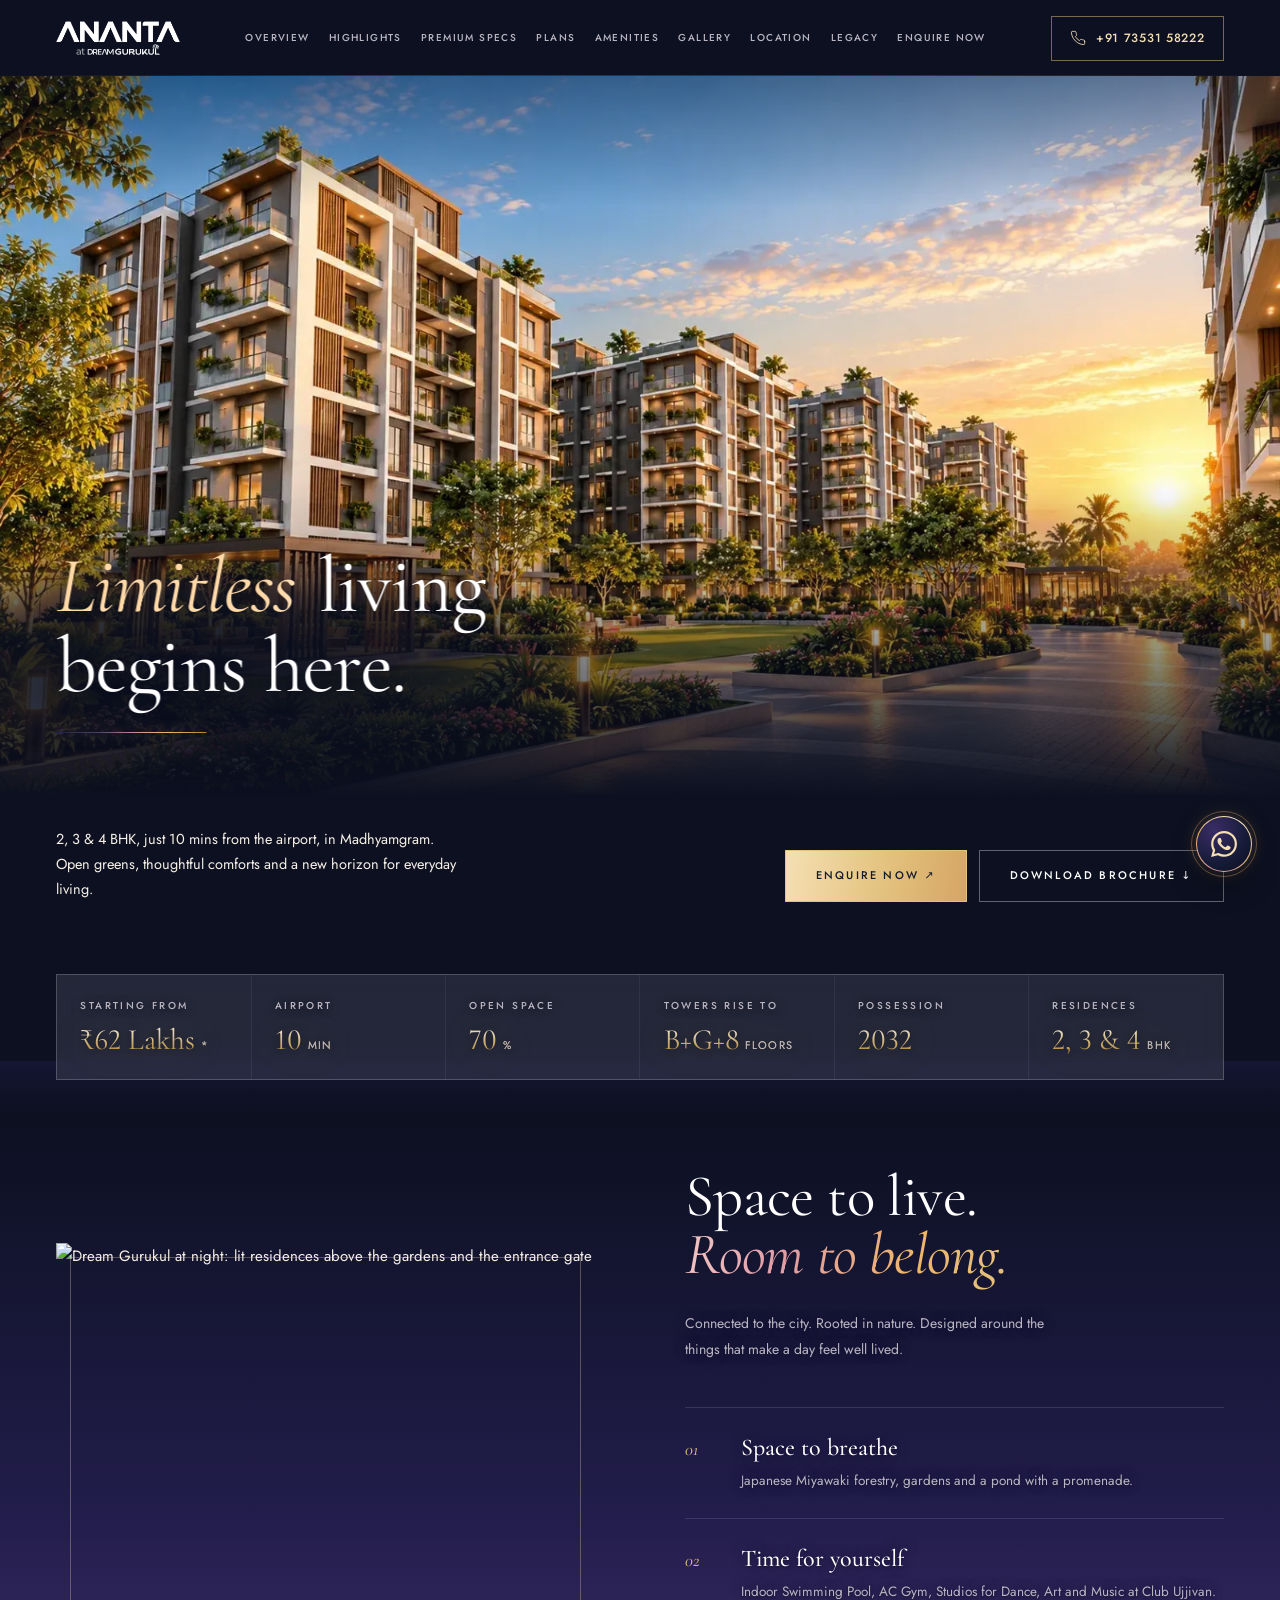
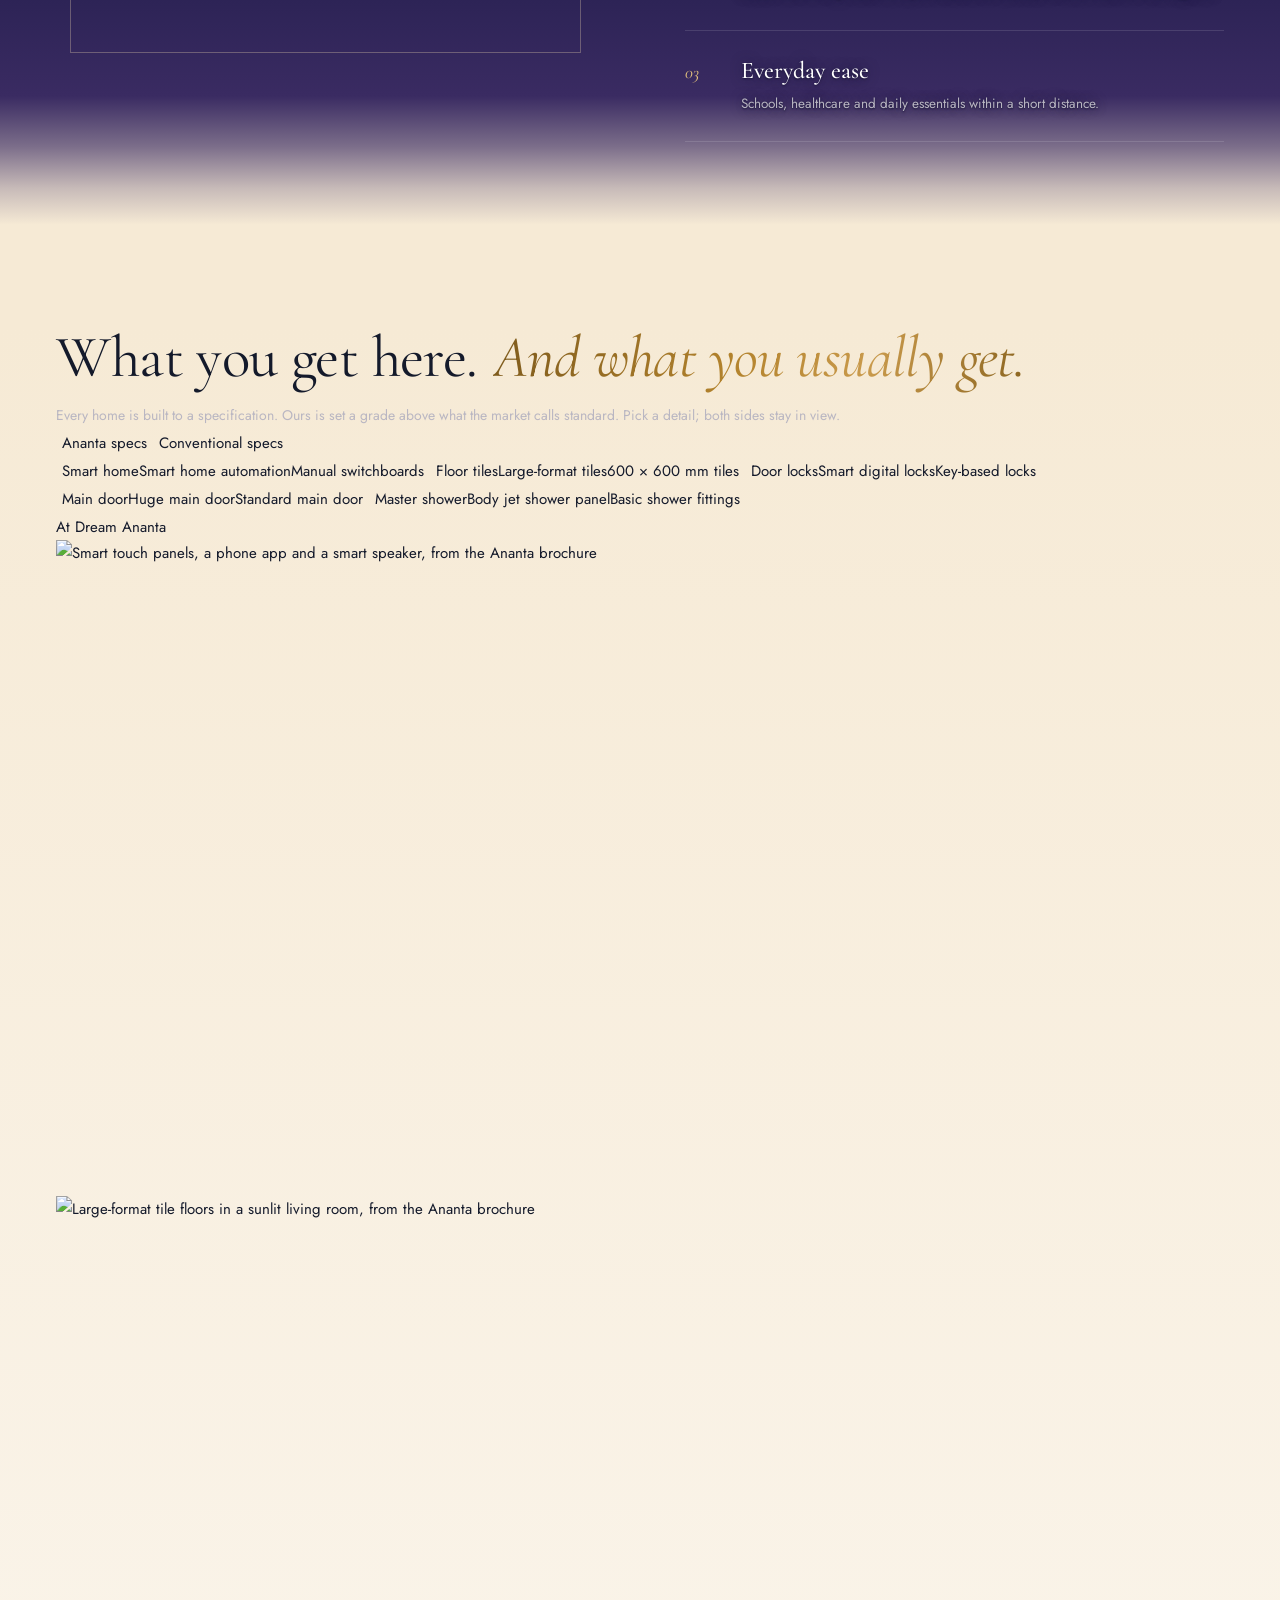
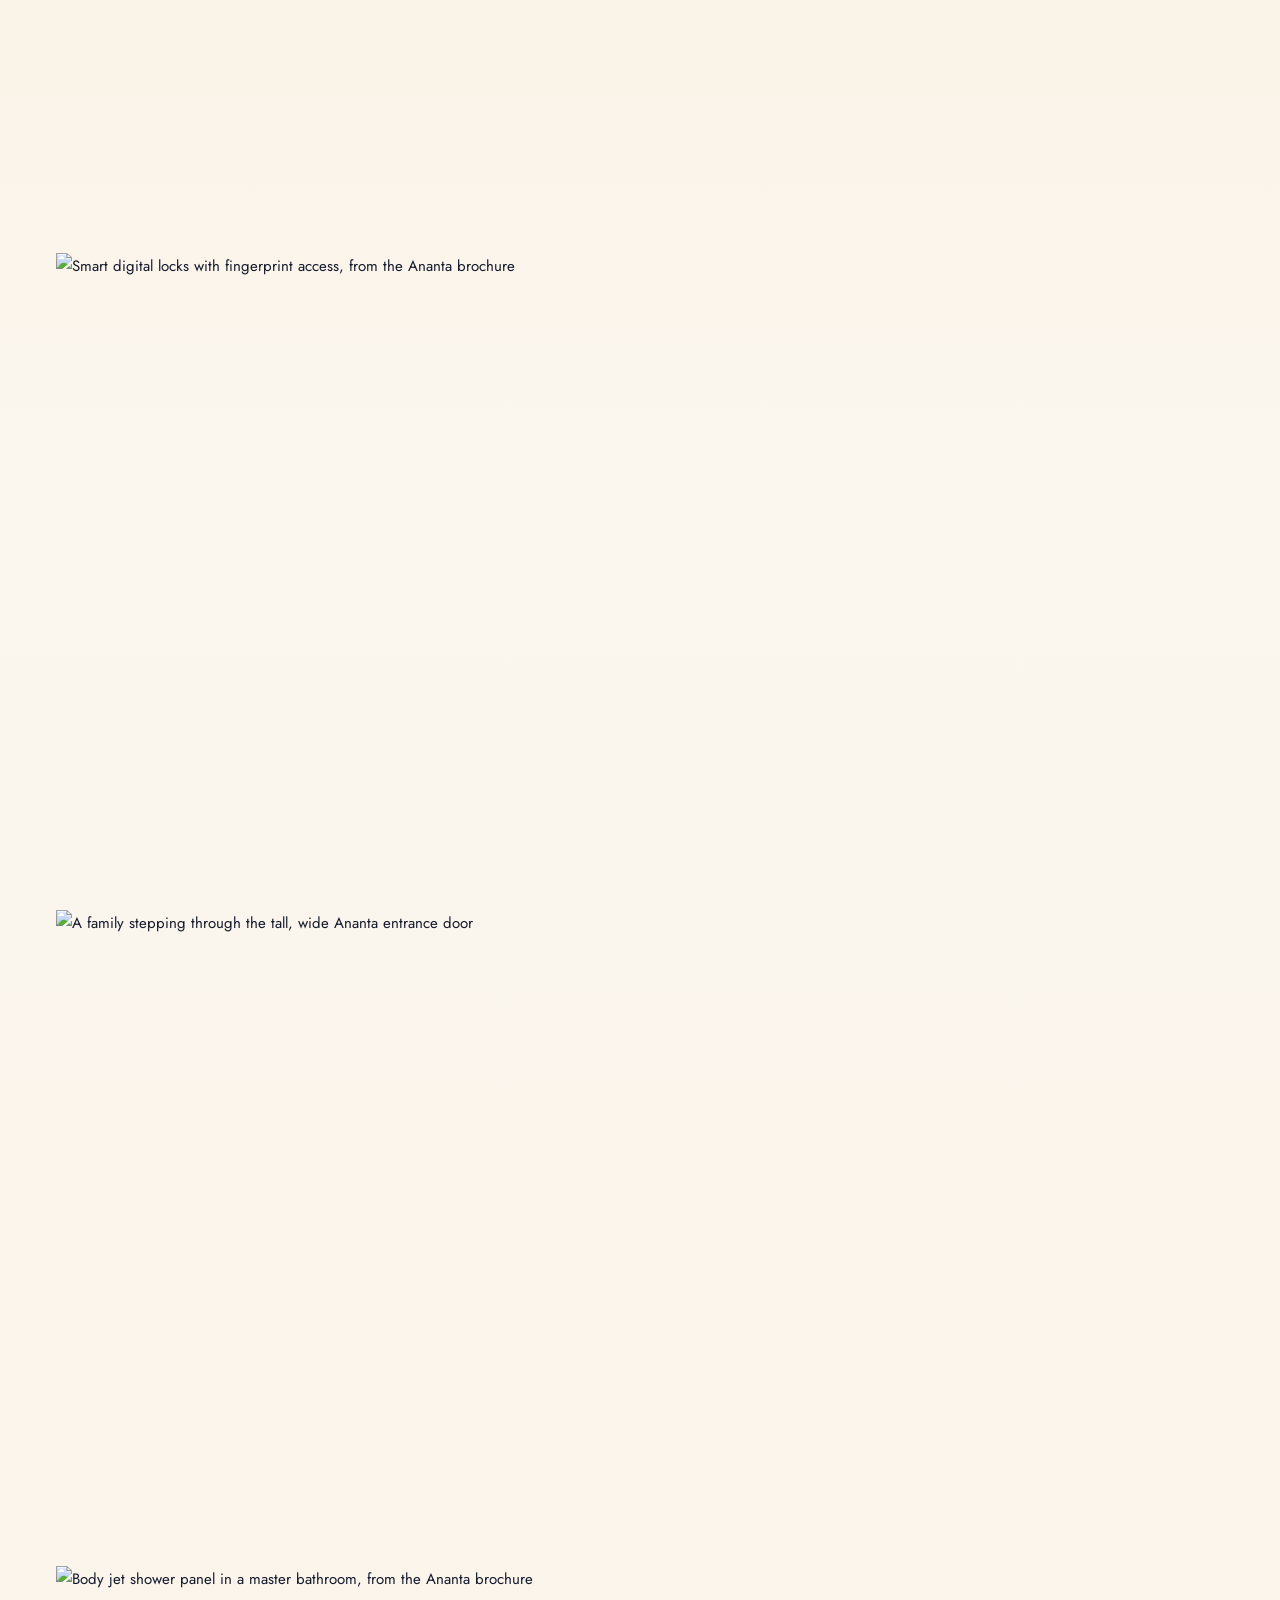
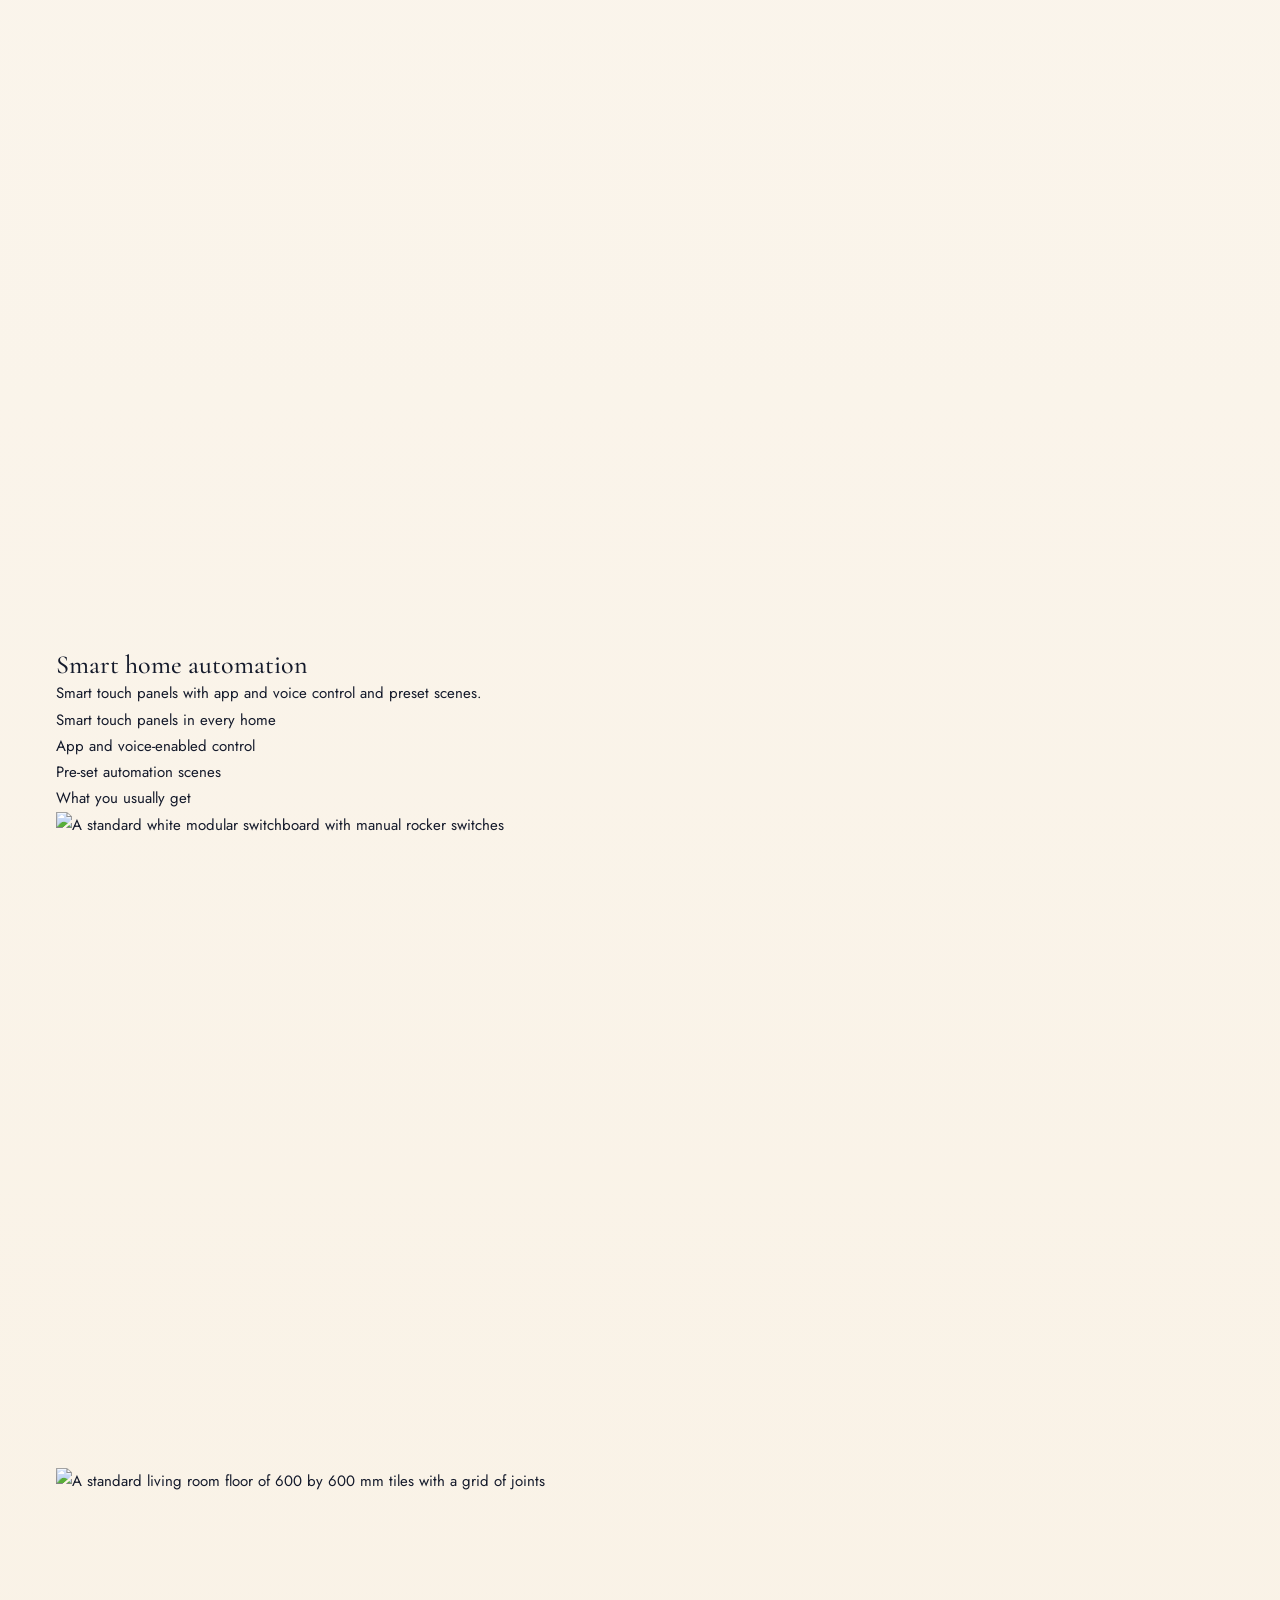
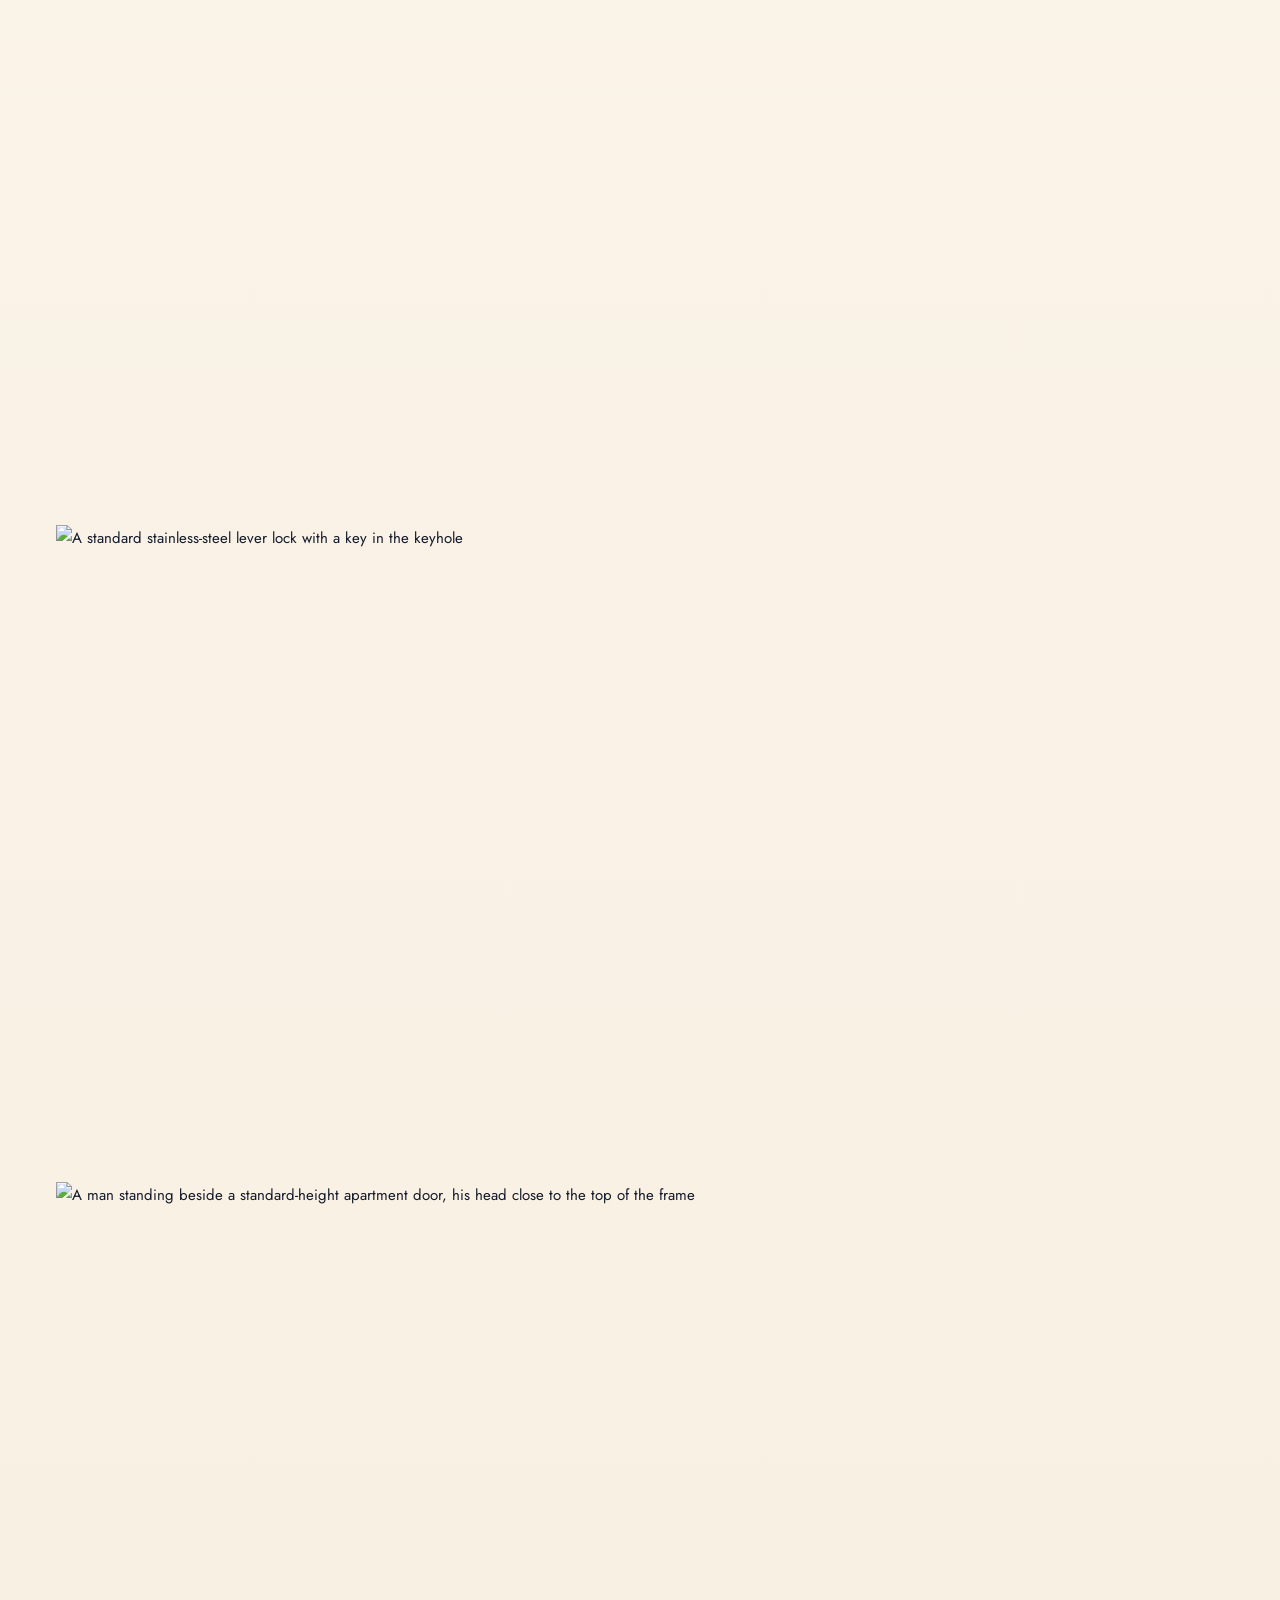
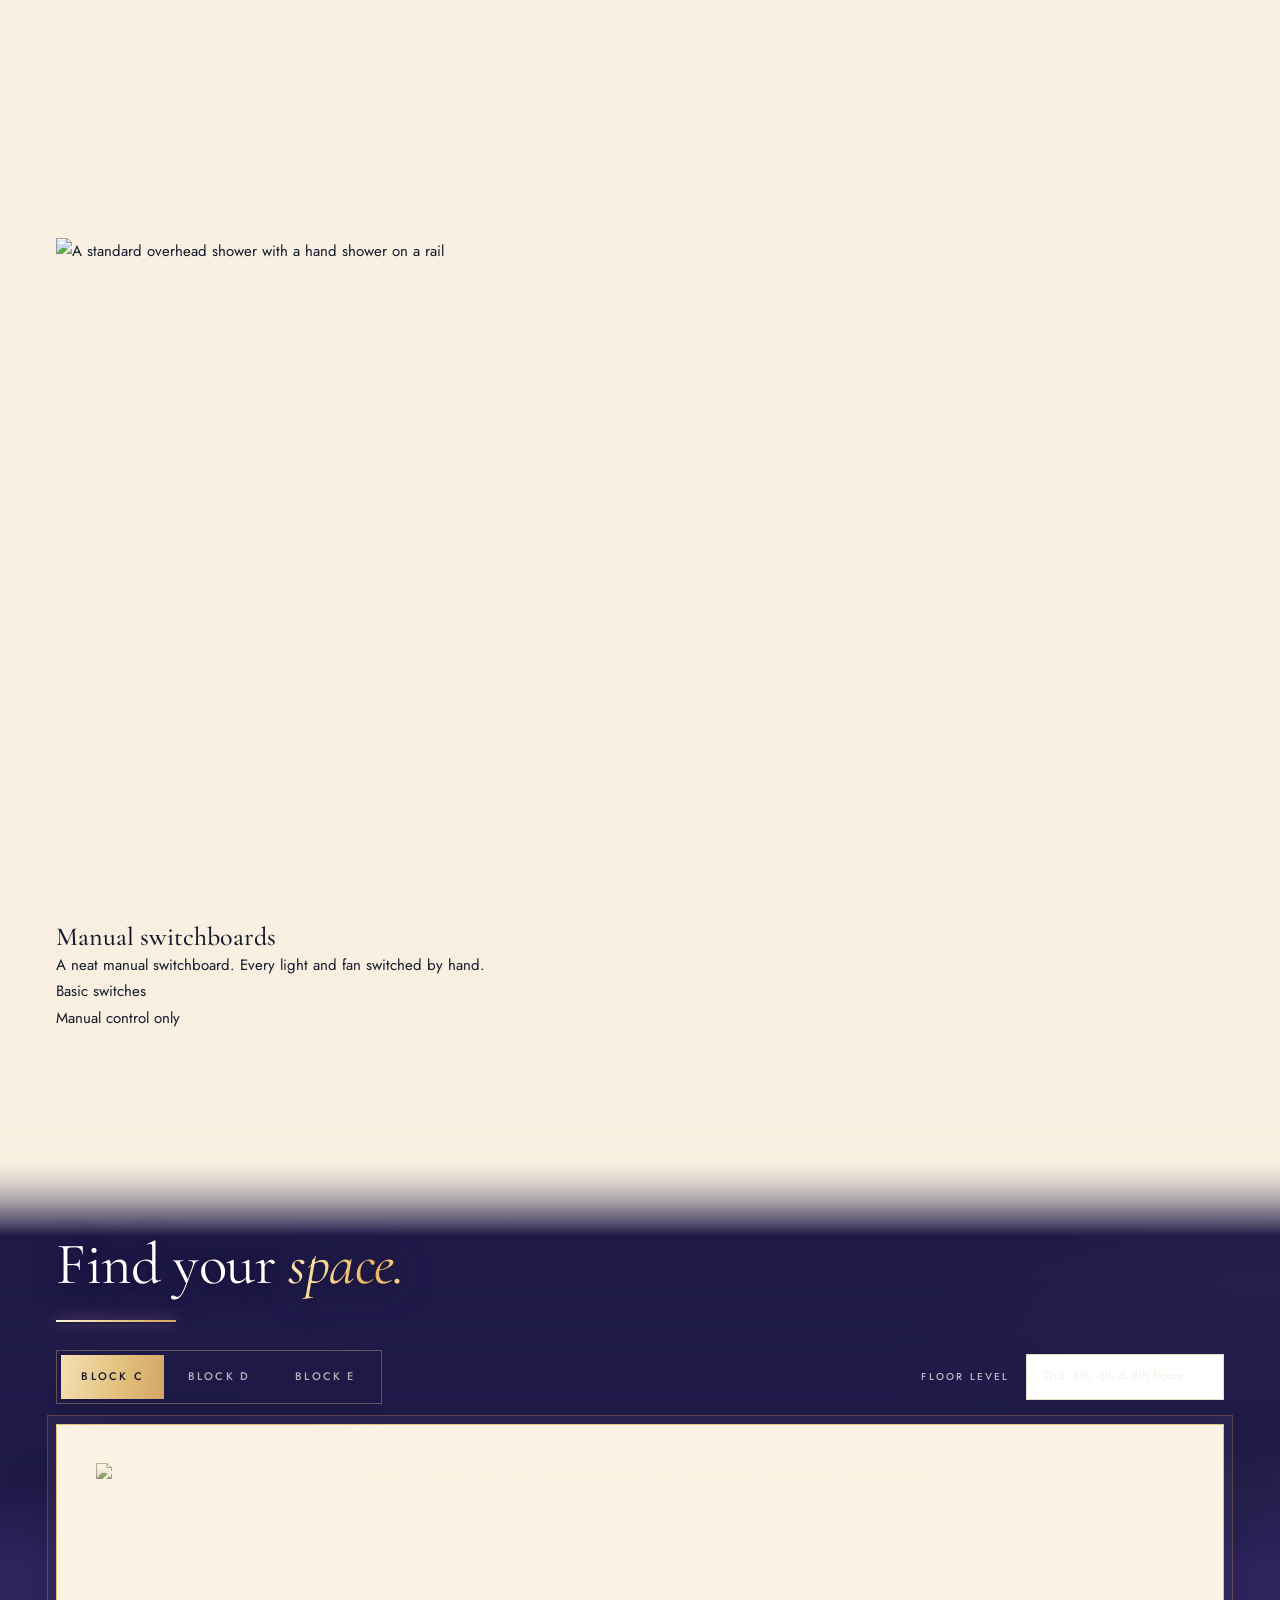
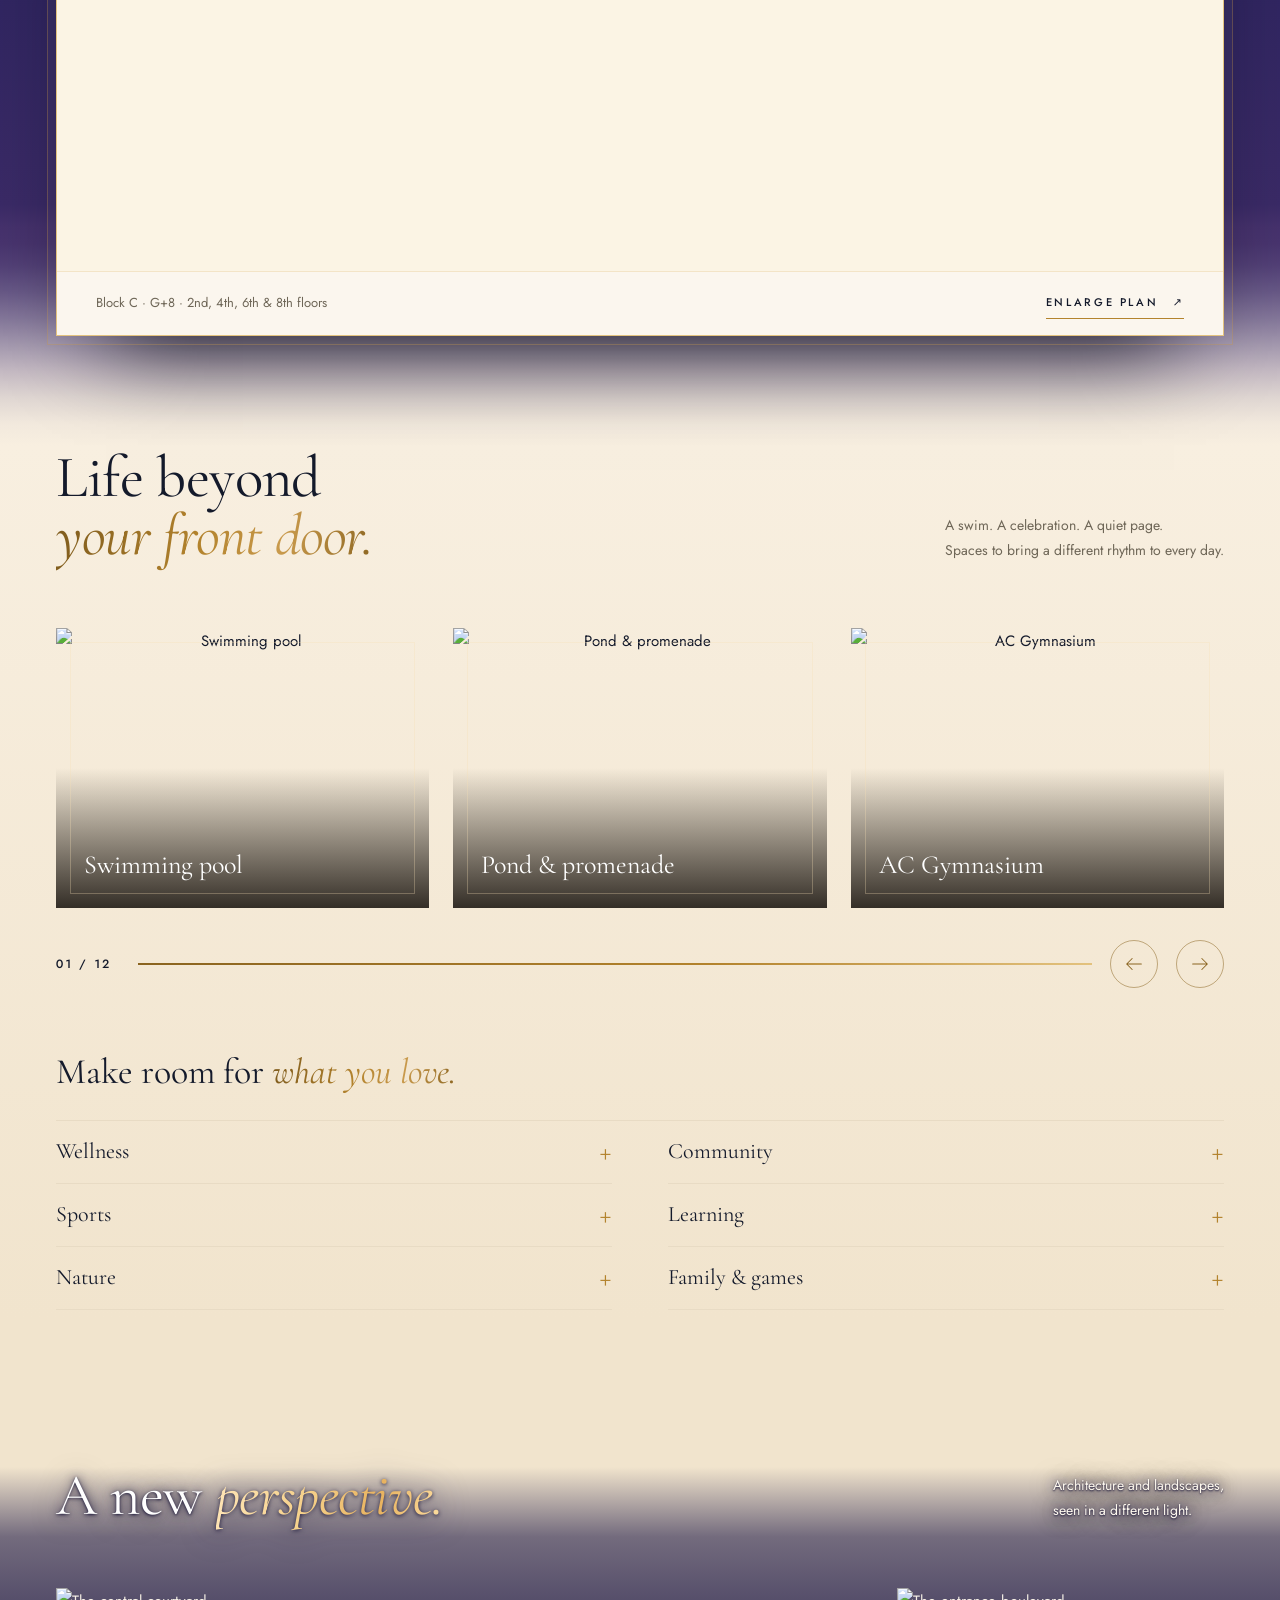
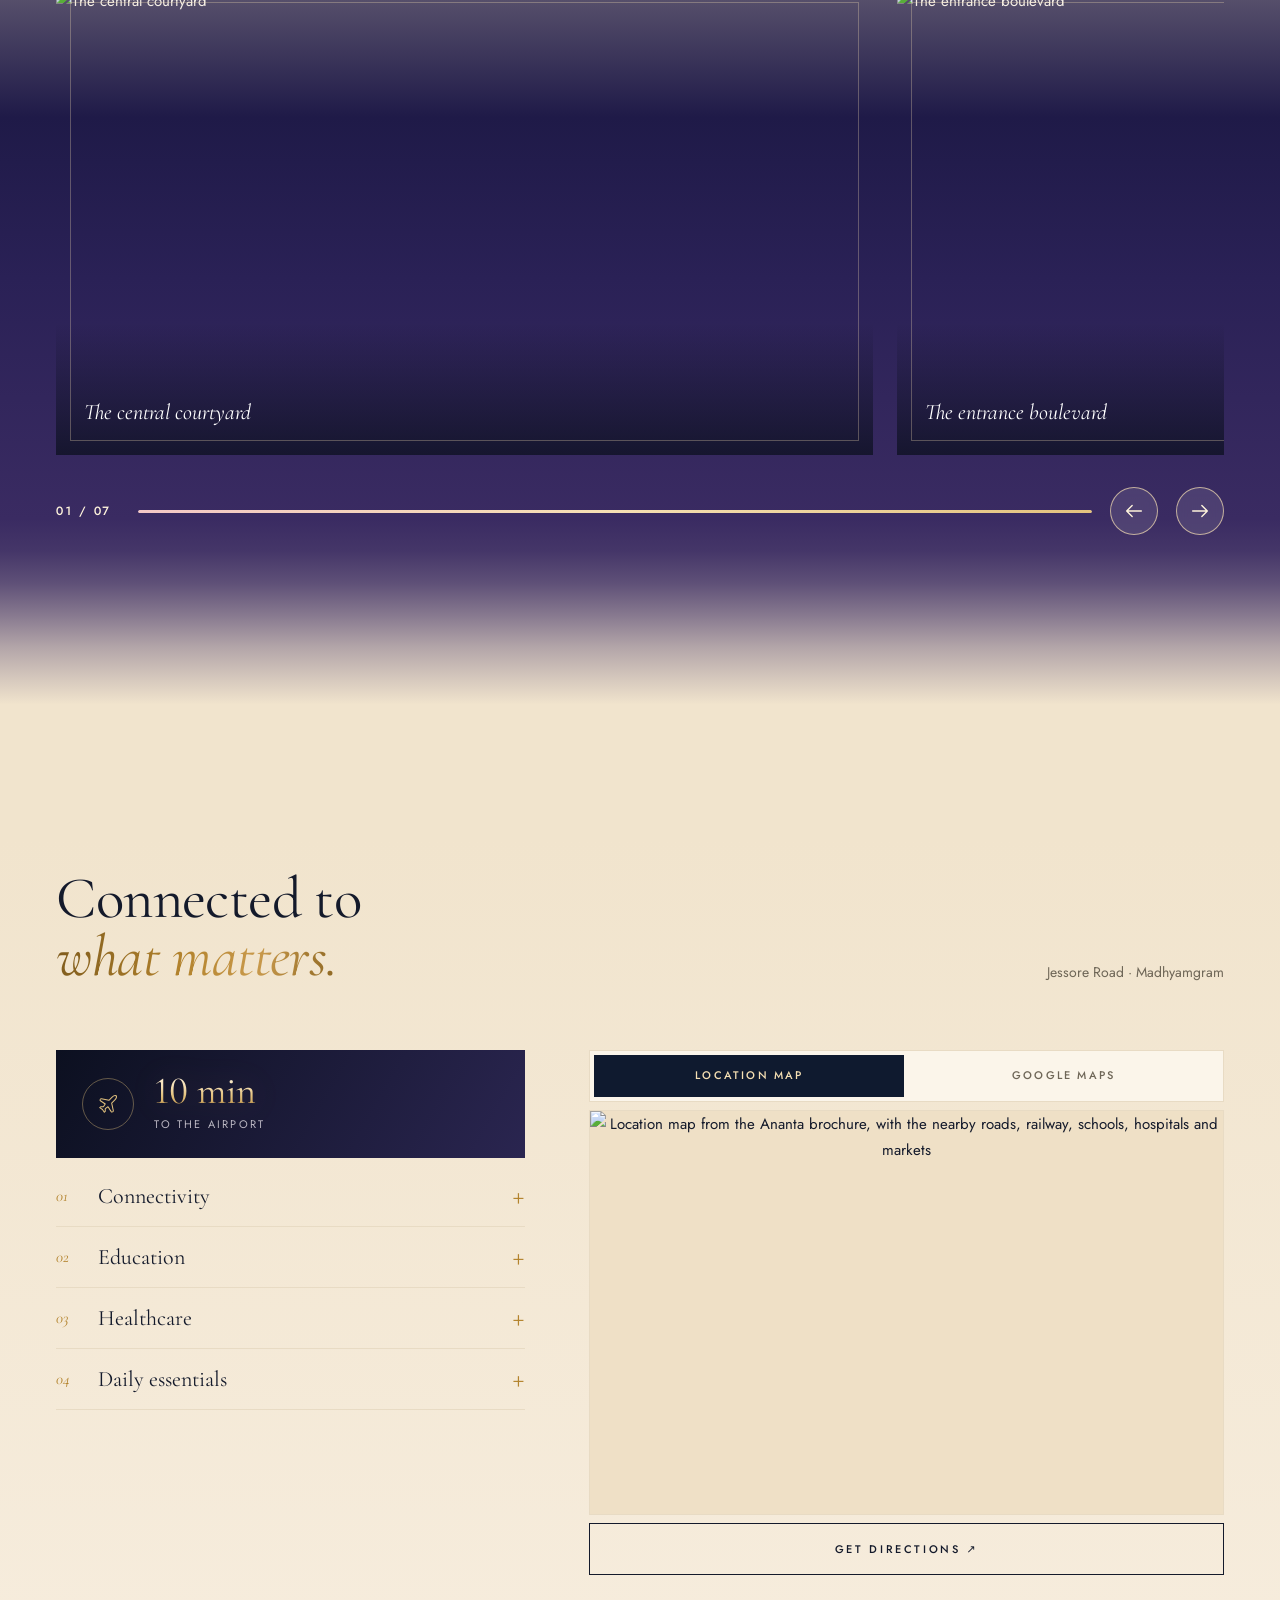
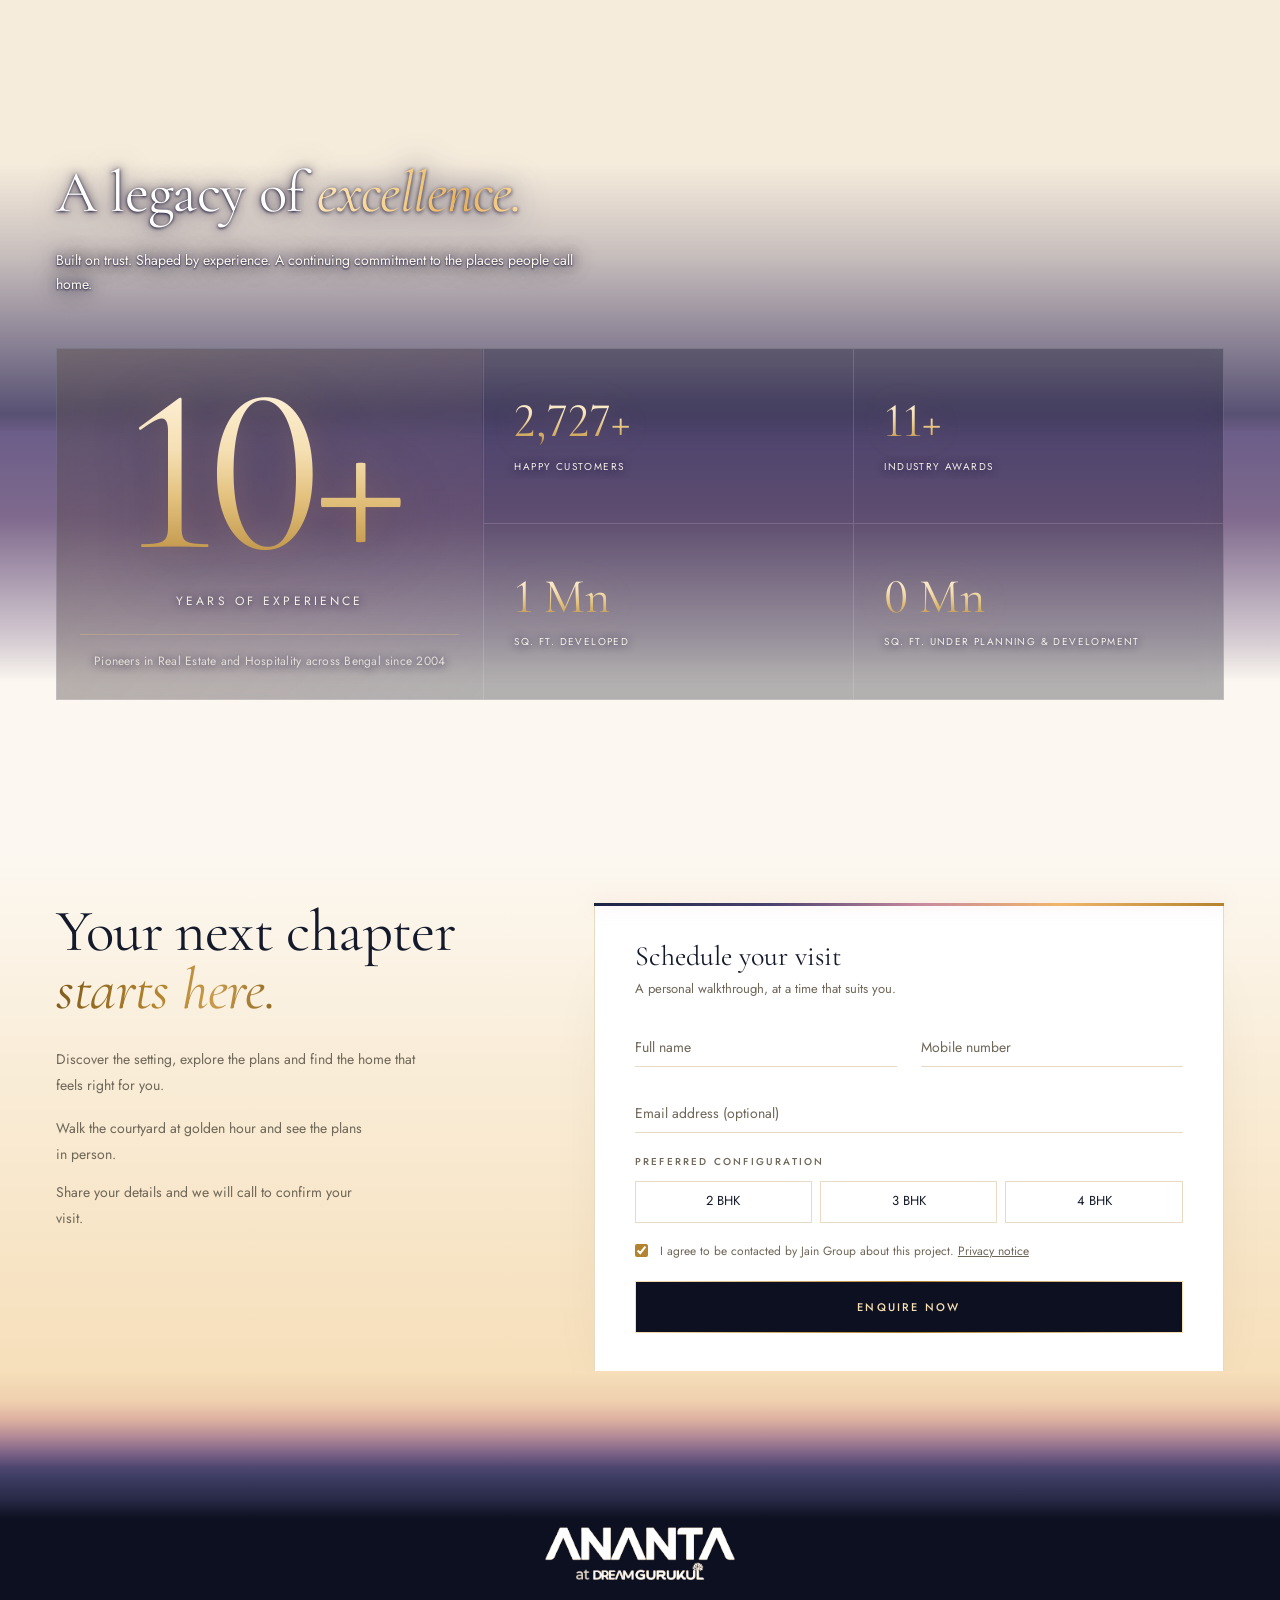
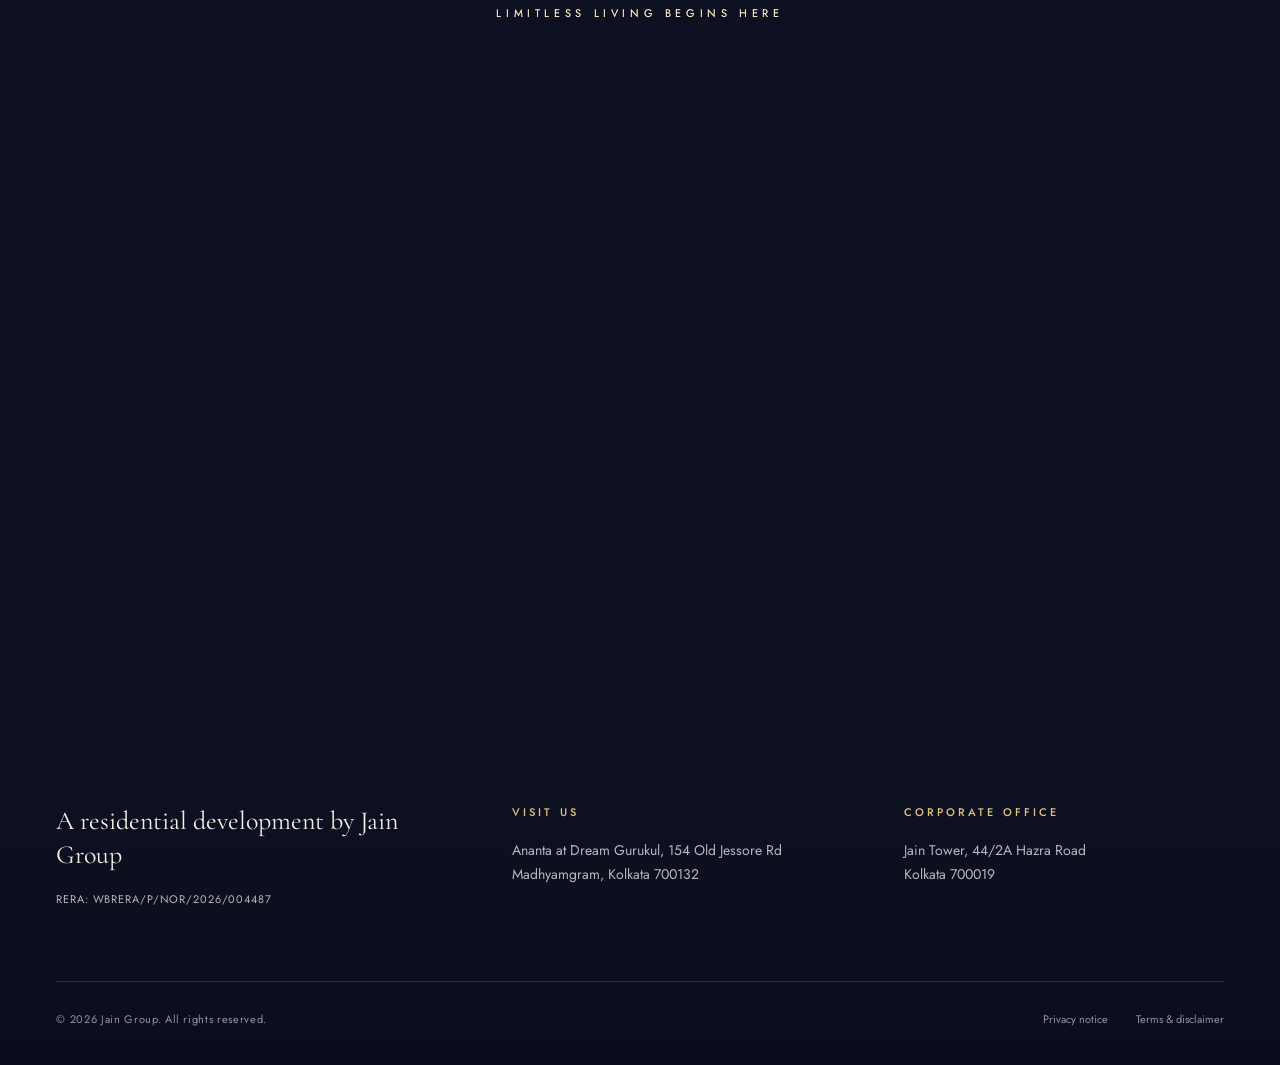
==== commit b832baeb: "Brochure and floor plans open without an enquiry Sales want to show customers the brochure and the p" ====
--- a/index.html
+++ b/index.html
@@ -52,7 +52,7 @@
 </script>
 
 
-<script>document.documentElement.classList.add('js');(function(){var d=document.documentElement;try{if(localStorage.getItem('ananta_access')==='confirmed'||document.cookie.split('; ').indexOf('ananta_access=confirmed')>-1)return;}catch(e){}d.classList.add('is-locked');})();</script>
+<script>document.documentElement.classList.add('js');(function(){var gate=false;/* true: an enquiry is needed before the brochure and floor plans open (also set gate in assets/js/lead-config.js) */if(!gate)return;var d=document.documentElement;try{if(localStorage.getItem('ananta_access')==='confirmed'||document.cookie.split('; ').indexOf('ananta_access=confirmed')>-1)return;}catch(e){}d.classList.add('is-locked');})();</script>
 <link rel="stylesheet" href="assets/css/ananta.css">
 <!-- Luxe layer: remove the next line to switch the bold premium finishes off -->
 <link rel="stylesheet" href="assets/css/ananta-luxe.css">
--- a/assets/css/ananta.css
+++ b/assets/css/ananta.css
@@ -412,6 +412,8 @@
 /* Quick, light fade-up: starts just before a section scrolls into view, so photos never look like they are loading */
 .reveal-ready .reveal{opacity:0;transform:translateY(14px);transition:opacity .5s var(--ease),transform .5s var(--ease);transition-delay:var(--reveal-delay,0ms)}
 .reveal-ready .reveal.is-in{opacity:1;transform:none;filter:none}
+/* A figure that is about to count up waits unseen (its real value stays in the page for search engines) */
+.reveal-ready .count-wait{opacity:0}
 /* The overview facts arrive quickly, one close behind another */
 .reveal-ready .project-facts>.reveal{transition-duration:.55s;transition-delay:calc(var(--reveal-delay,0ms) * .35)}
 /* Photographs and the map only fade and rise: blurring large images makes scrolling stutter */
